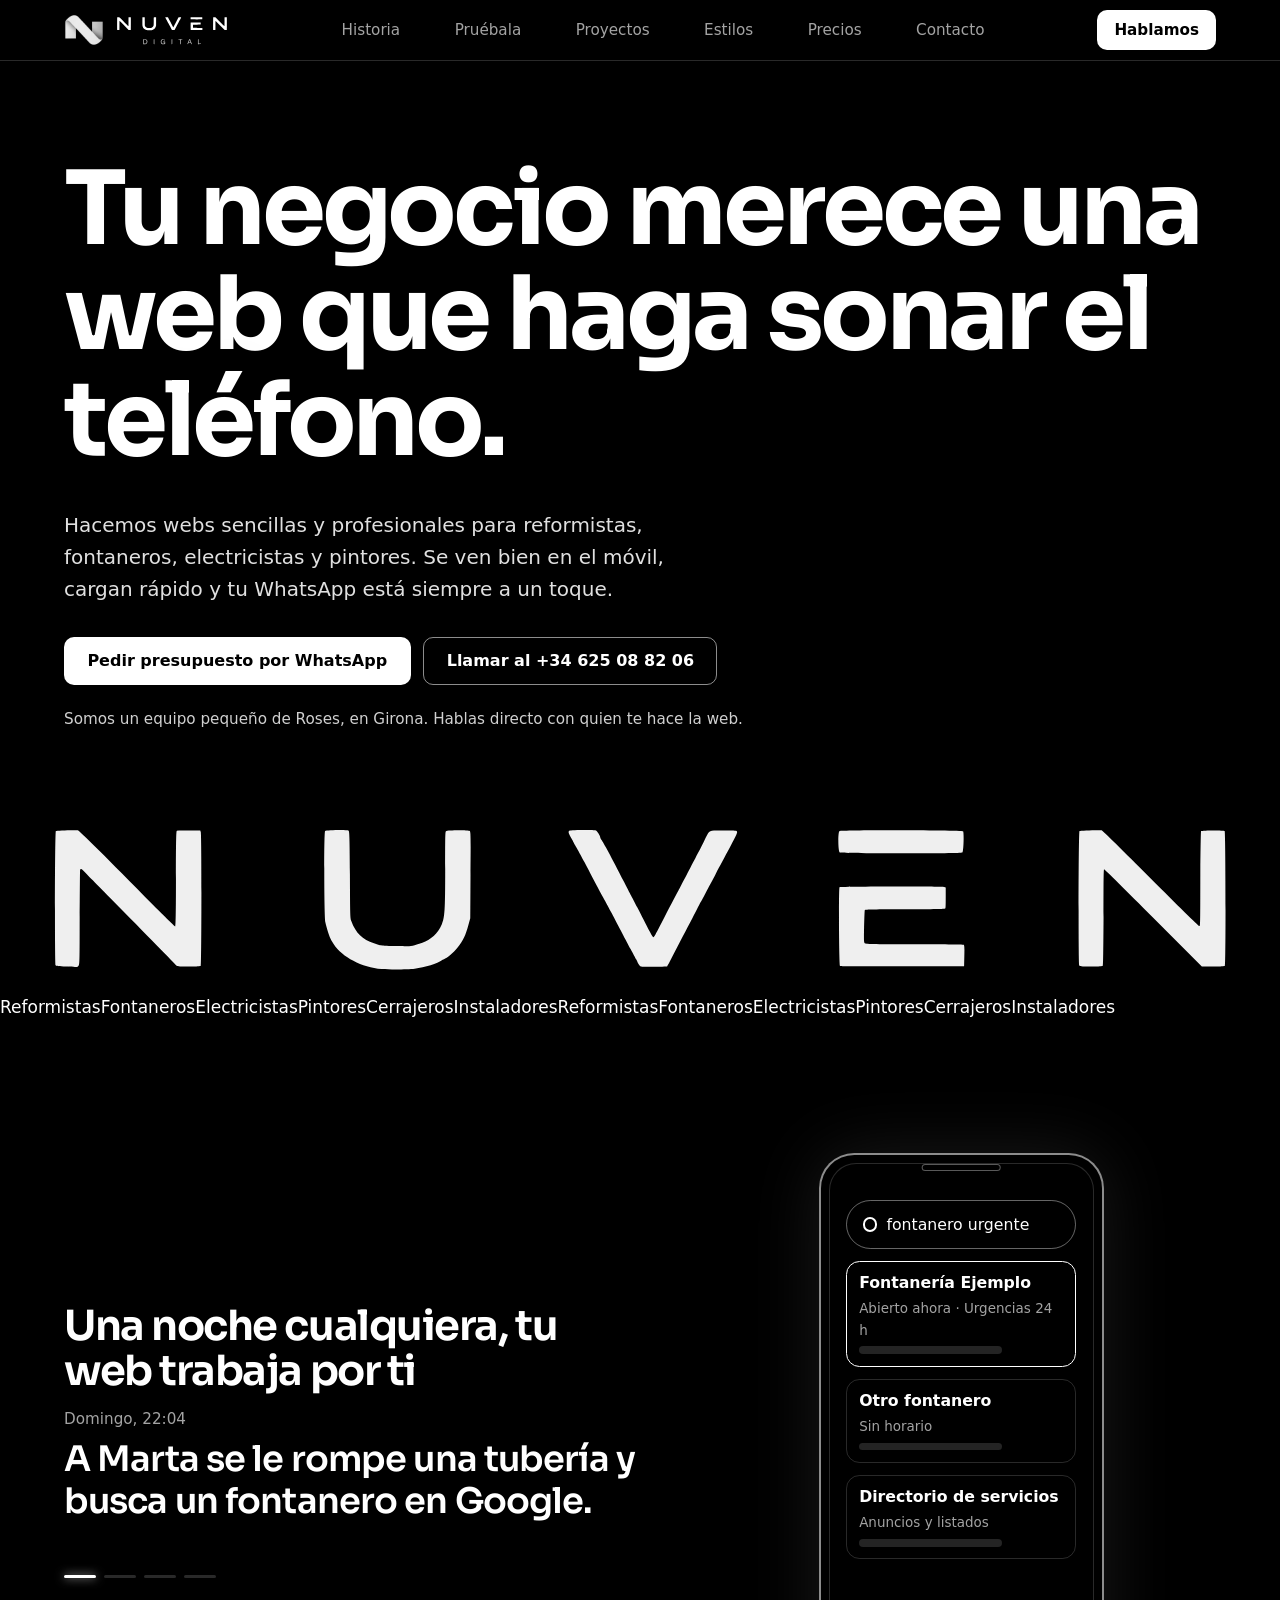
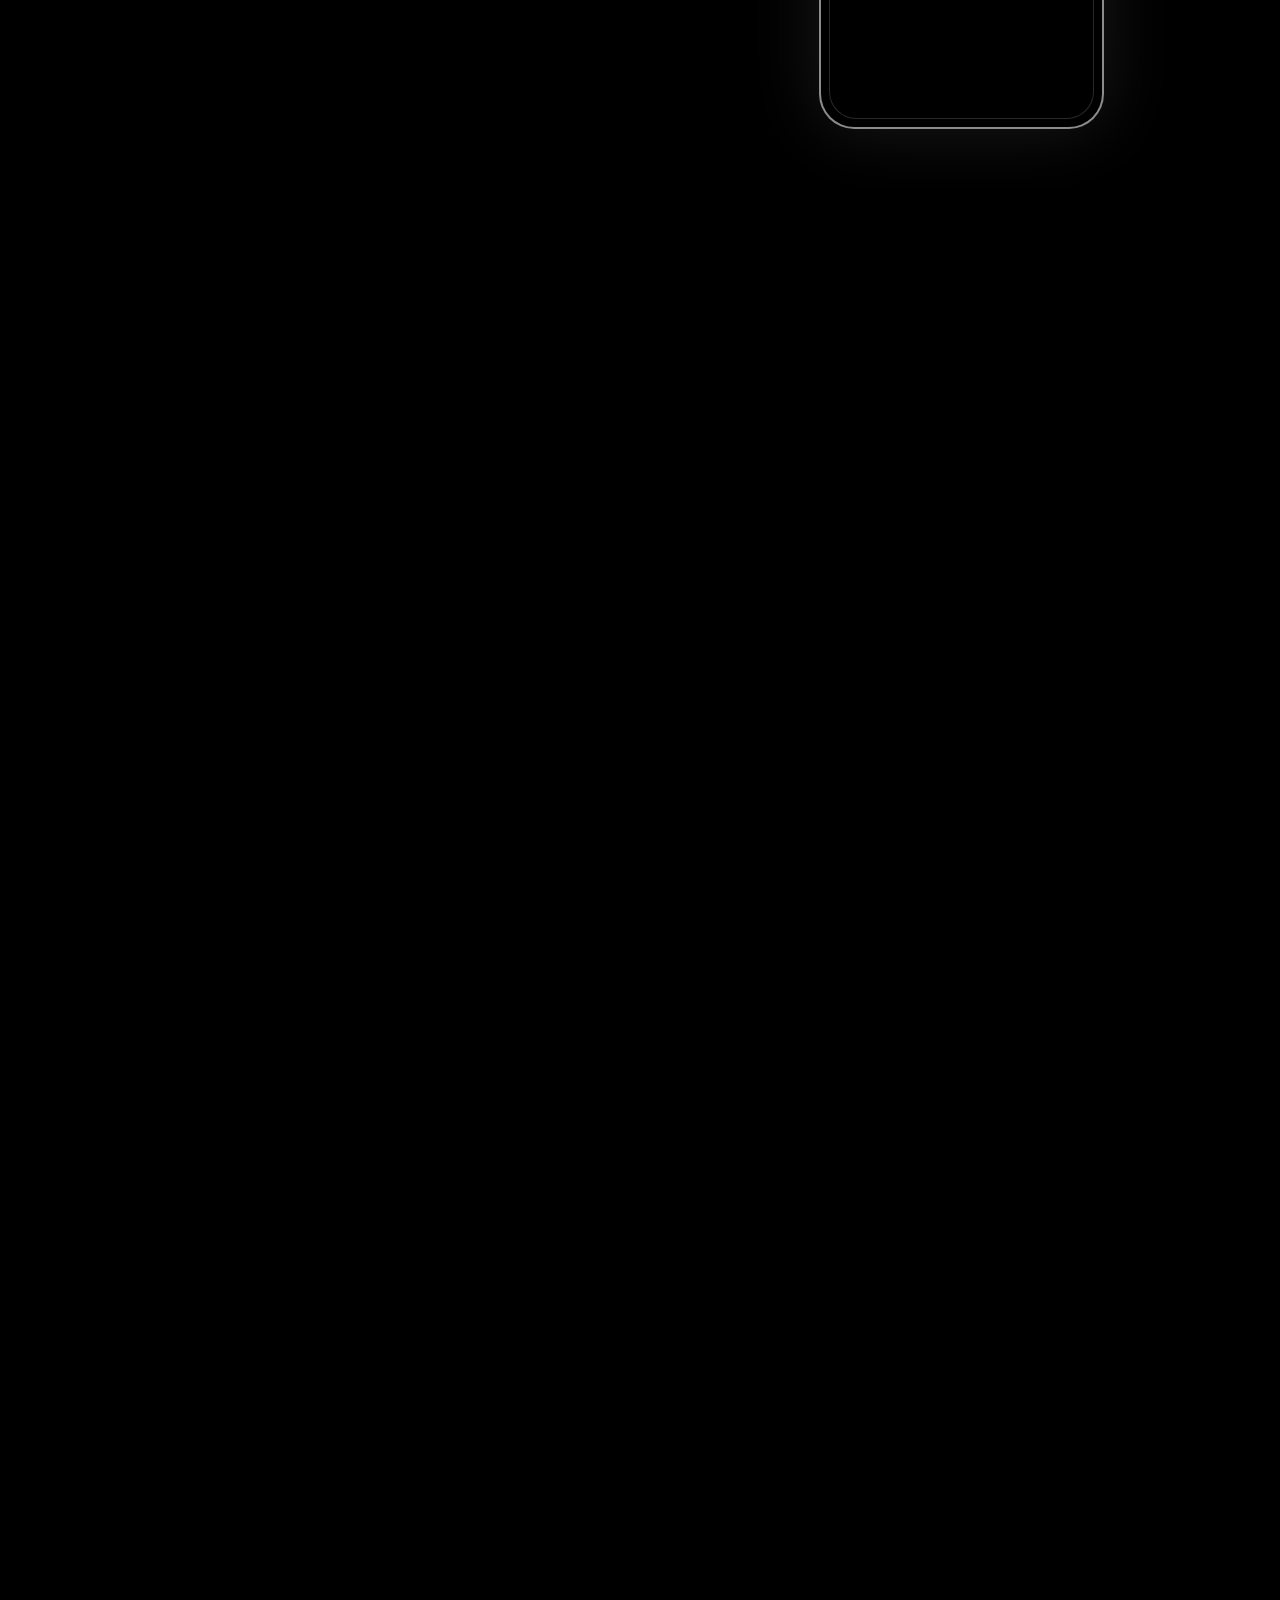
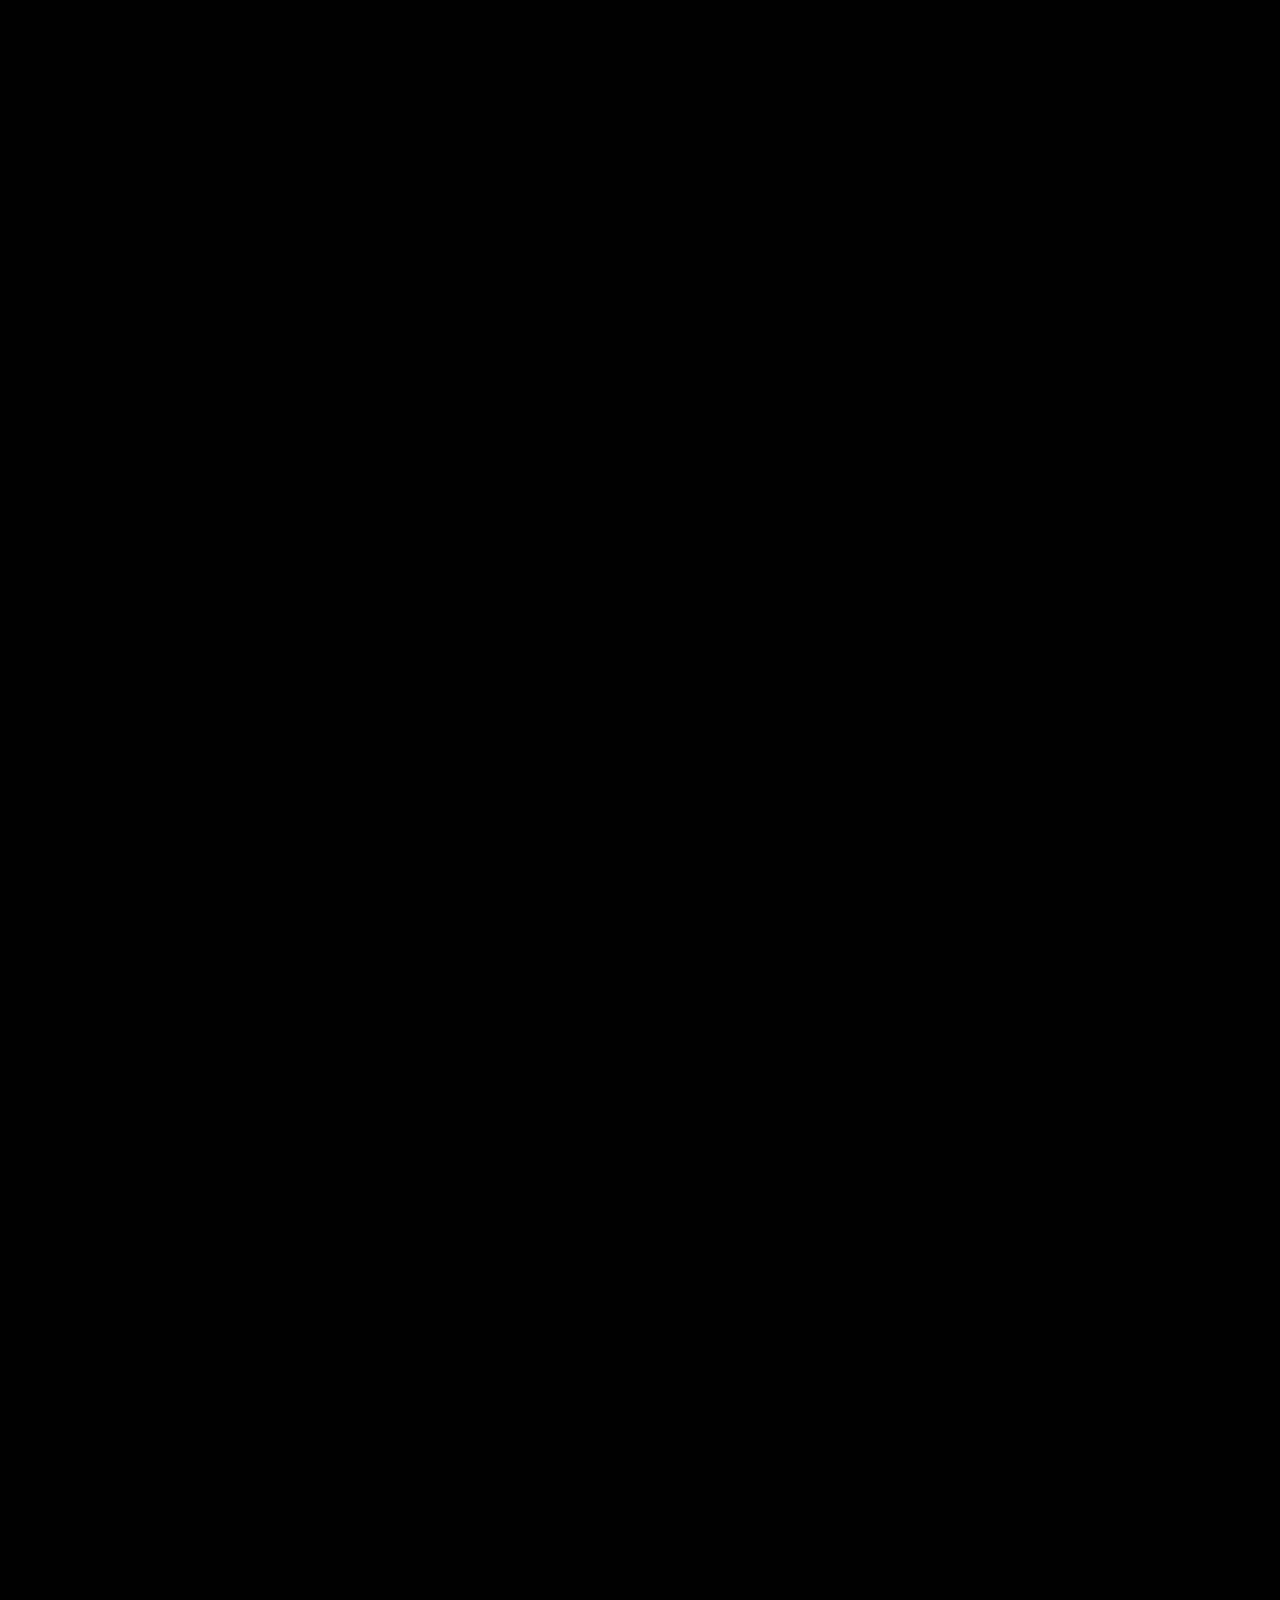
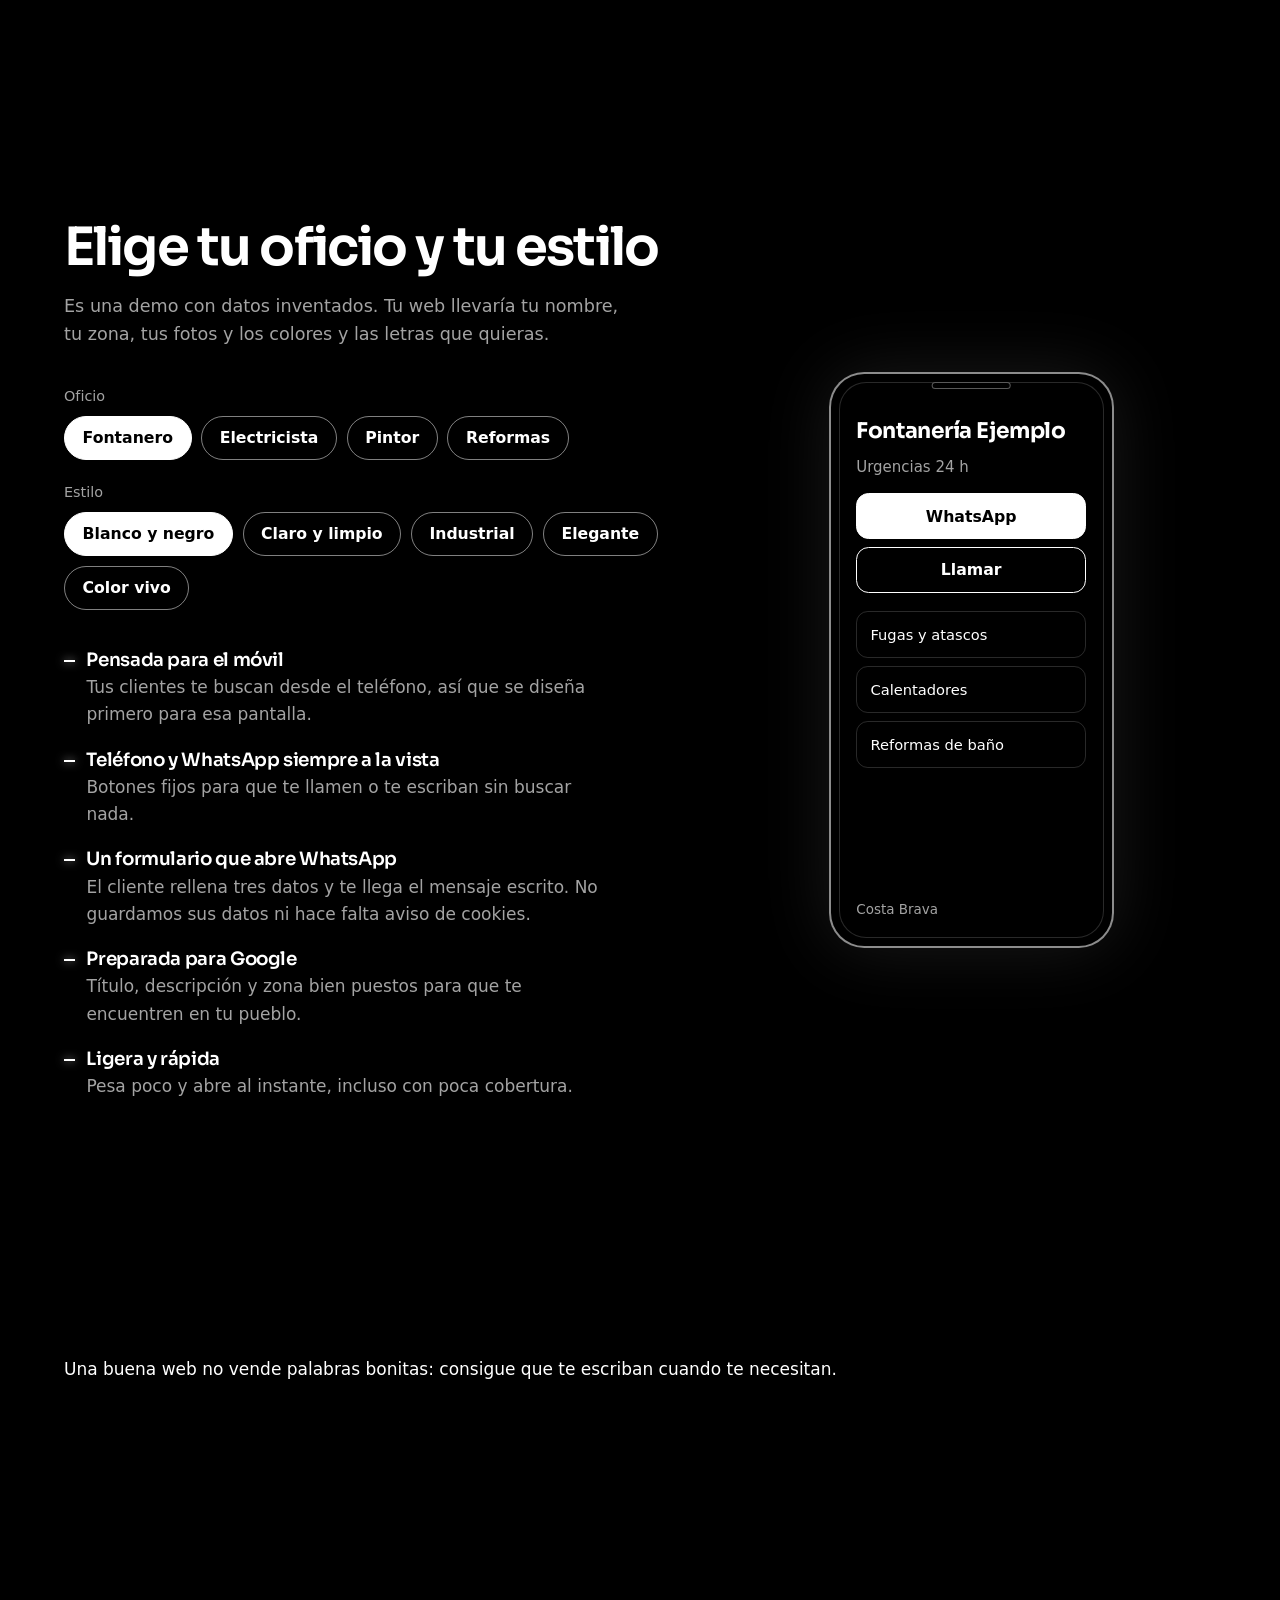
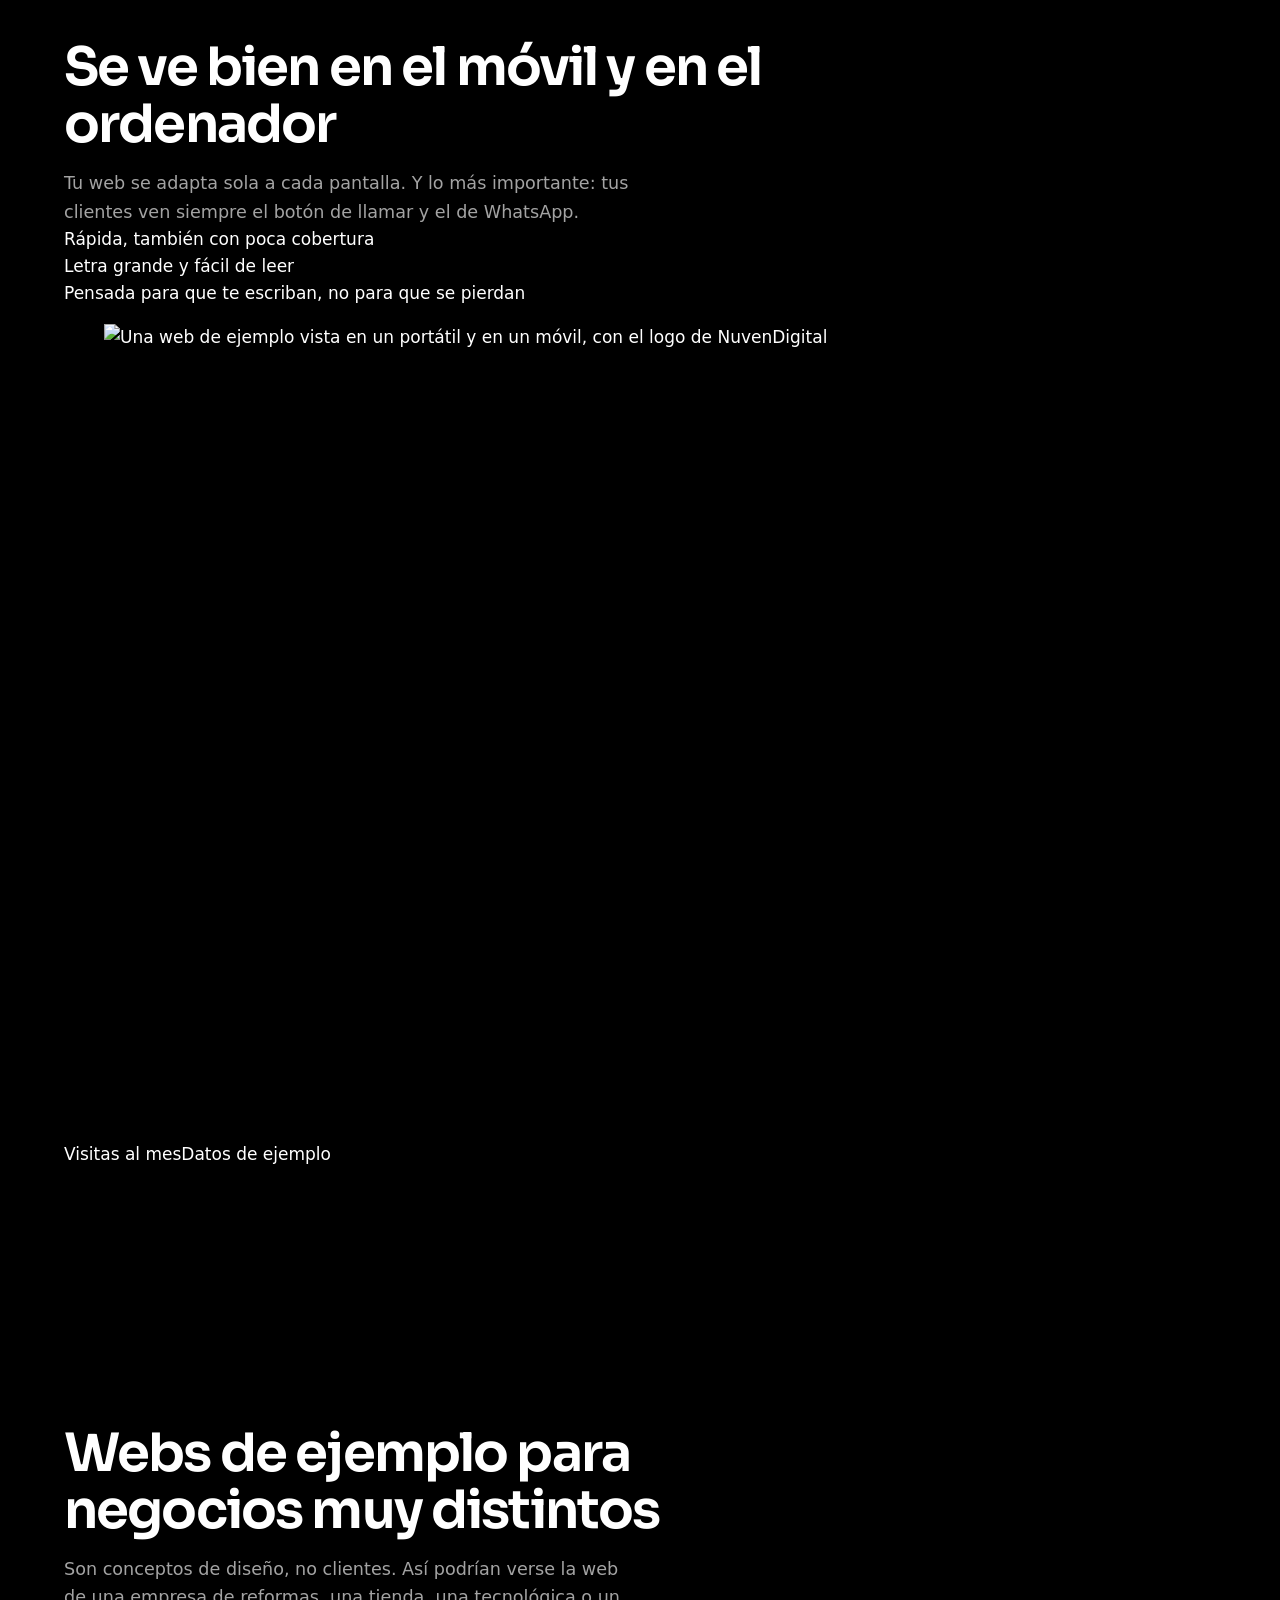
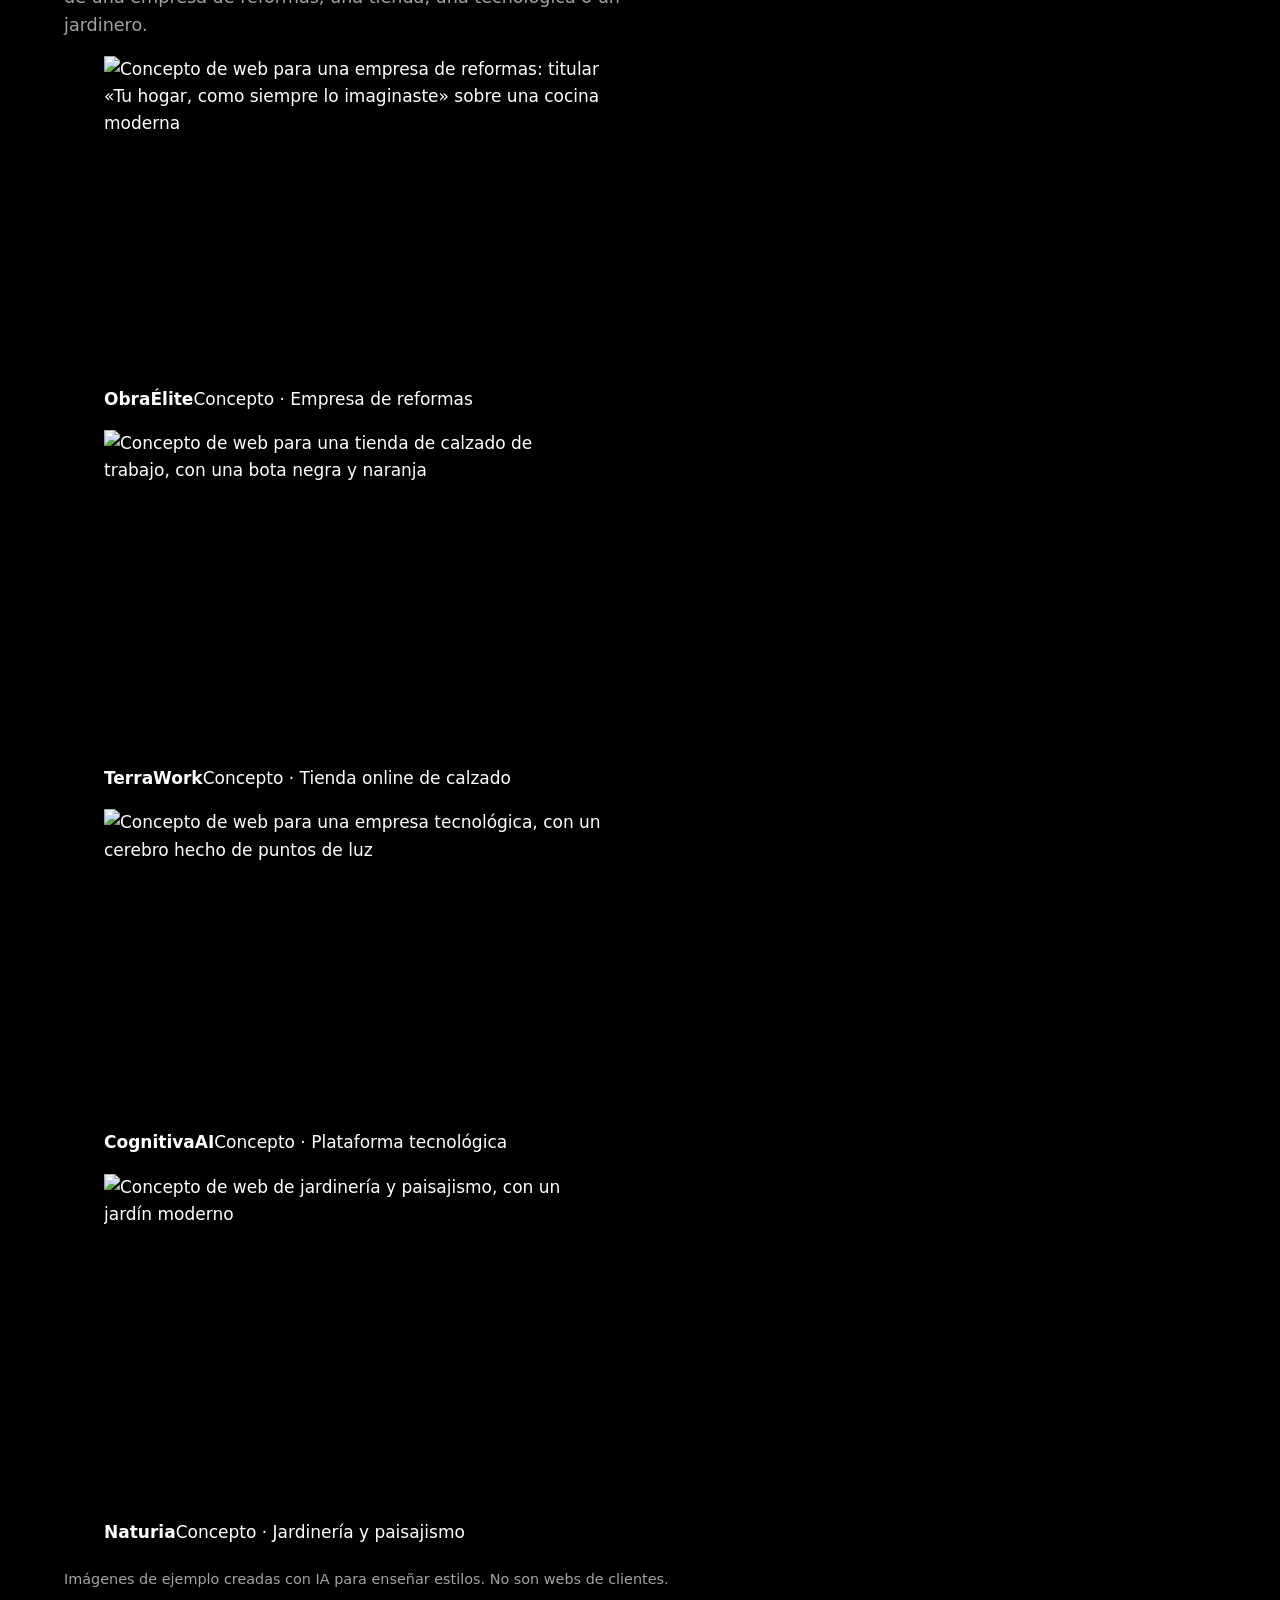
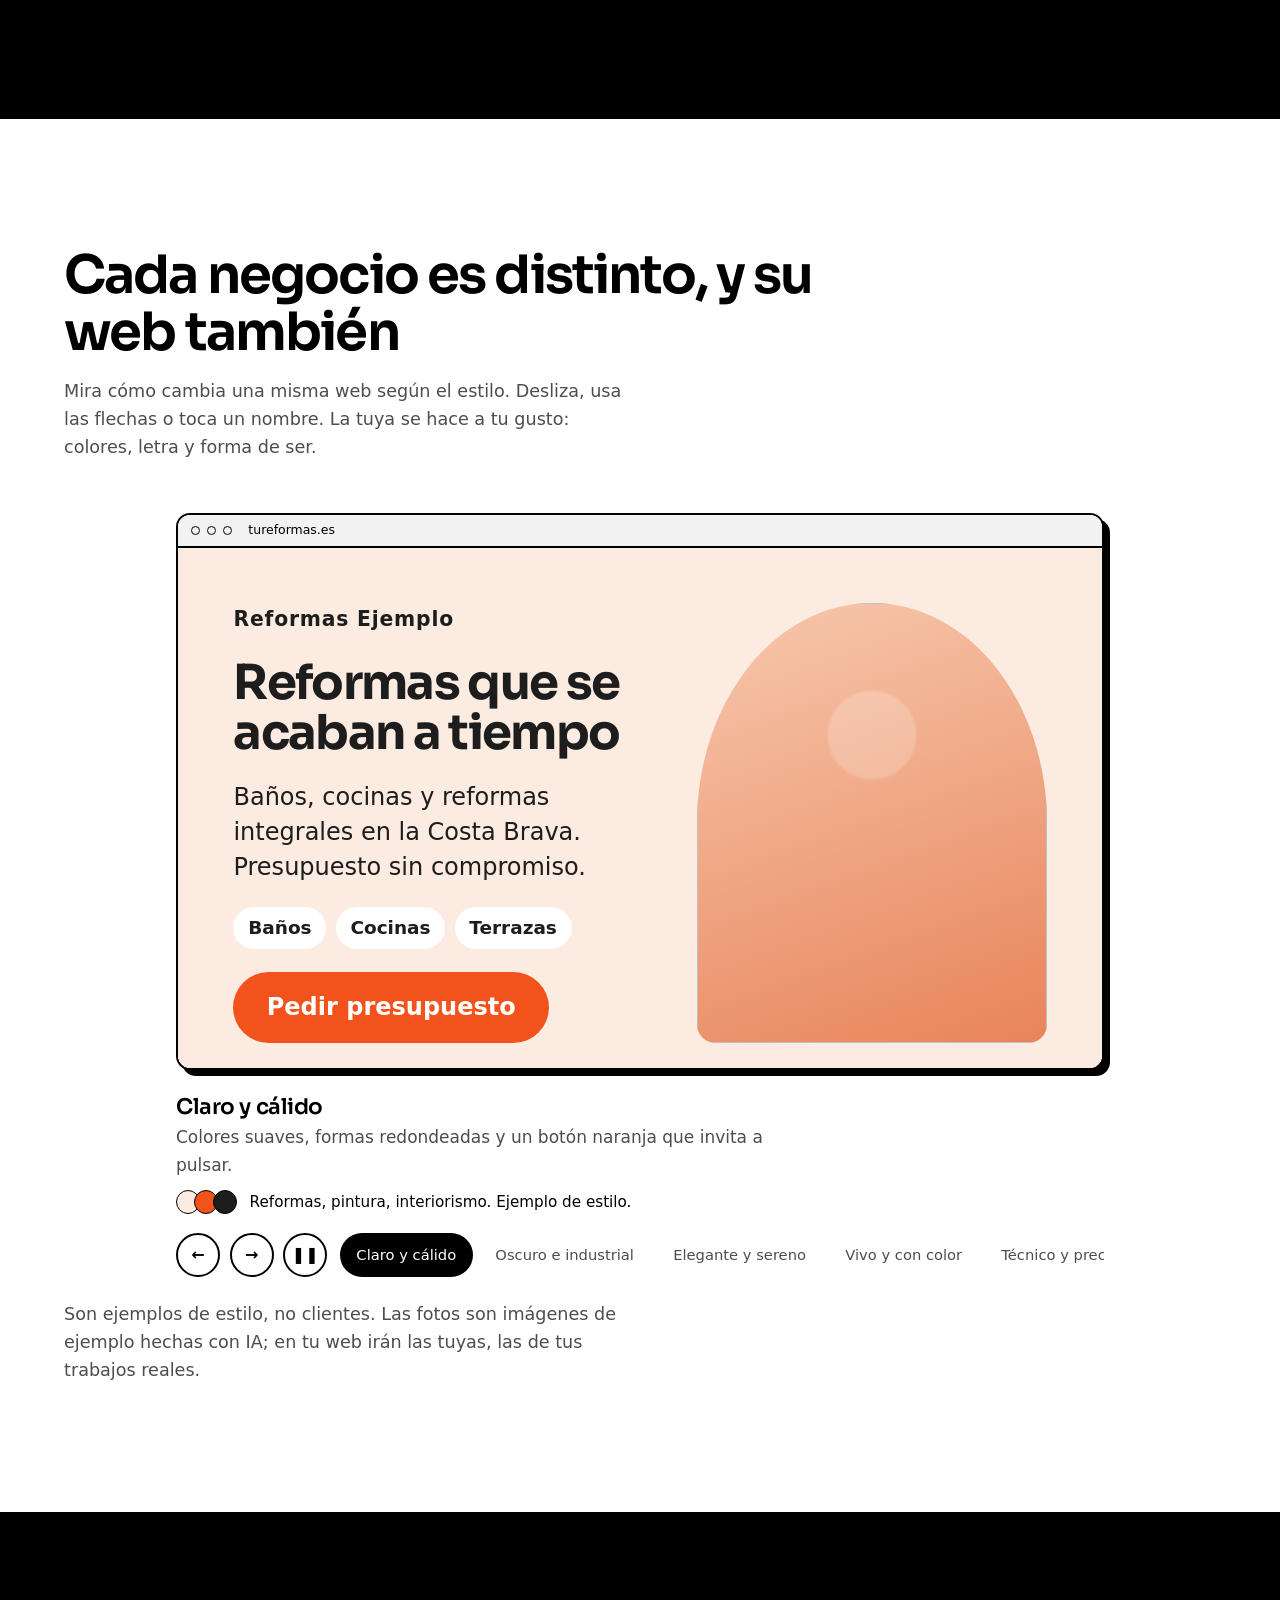
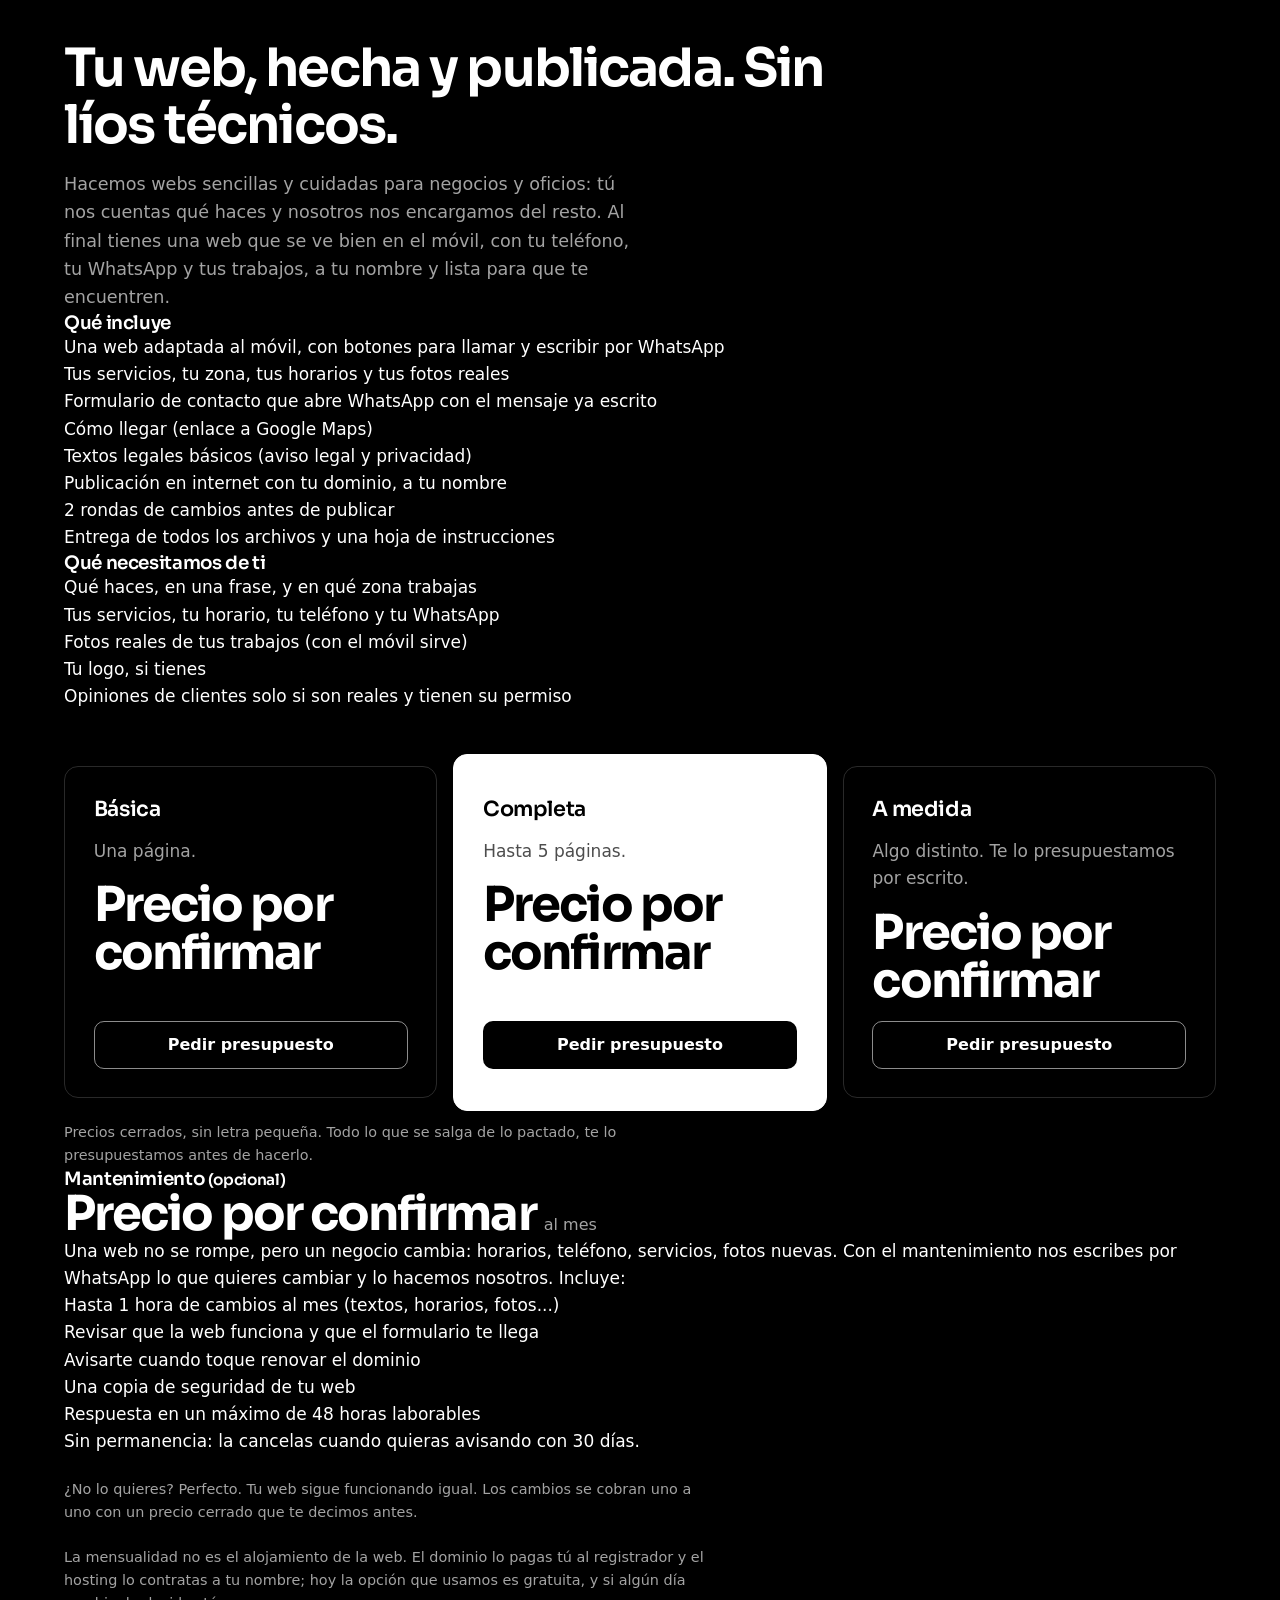
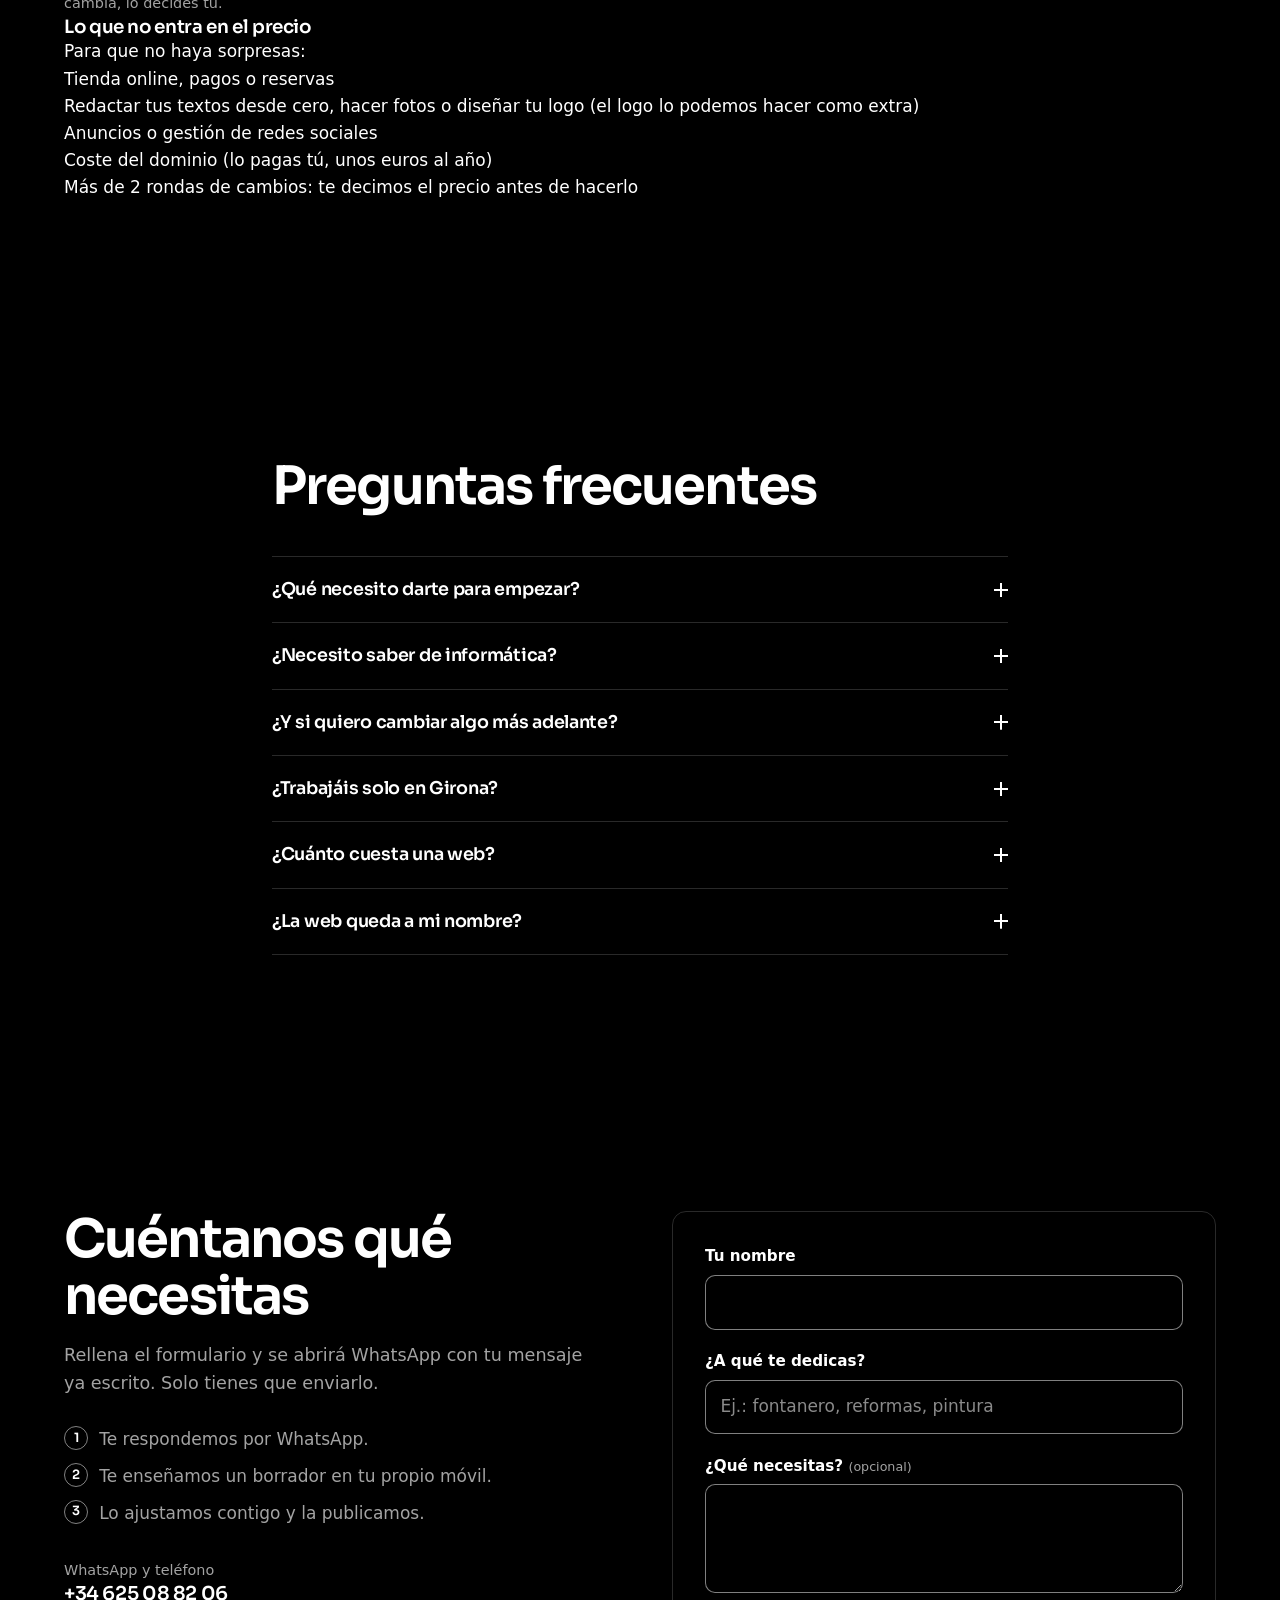
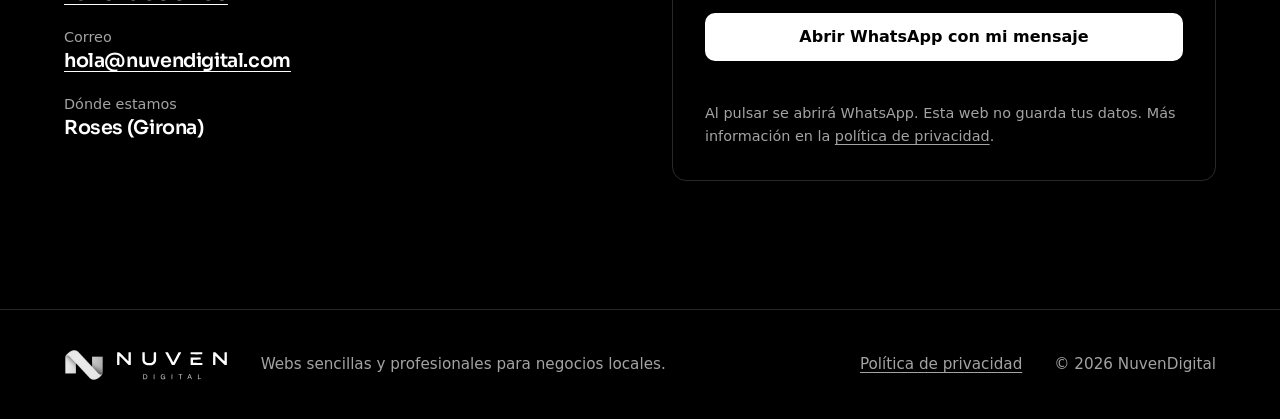
==== index.html @ f29dc3f6 "Add files via upload" ====
<!doctype html>
<html lang="es">
<head>
<meta charset="utf-8">
<meta name="viewport" content="width=device-width,initial-scale=1,viewport-fit=cover">
<title>NuvenDigital | Webs sencillas para oficios y negocios locales</title>
<meta name="description" content="Hacemos webs sencillas y profesionales para reformistas, fontaneros, electricistas y pintores. Rápidas en el móvil y con tu WhatsApp siempre a mano.">
<meta name="theme-color" content="#000000">
<link rel="canonical" href="https://nuvendigital.com/">
<link rel="icon" href="assets/favicon-32.png" type="image/png" sizes="32x32">
<link rel="icon" href="favicon.ico" sizes="32x32">
<link rel="apple-touch-icon" href="assets/apple-icon.png">
<meta property="og:type" content="website">
<meta property="og:locale" content="es_ES">
<meta property="og:site_name" content="NuvenDigital">
<meta property="og:title" content="NuvenDigital | Webs sencillas para oficios y negocios locales">
<meta property="og:description" content="Webs rápidas y profesionales para que tus clientes te encuentren y te escriban por WhatsApp.">
<meta property="og:url" content="https://nuvendigital.com/">
<meta property="og:image" content="https://nuvendigital.com/assets/og-image.png">
<meta property="og:image:width" content="1200">
<meta property="og:image:height" content="630">
<meta property="og:image:alt" content="NuvenDigital, webs sencillas y profesionales para negocios locales">
<meta name="twitter:card" content="summary_large_image">
<meta name="twitter:image" content="https://nuvendigital.com/assets/og-image.png">
<link rel="preload" href="assets/fonts/sora-latin.woff2" as="font" type="font/woff2" crossorigin>
<link rel="stylesheet" href="css/style.css?v=8">
<script>
/* js: hay JavaScript. rm: la persona pidió reducir movimiento. live: la historia se mueve con el scroll.
   La intro se ve una vez por sesión y nunca con "reducir movimiento". */
(function(){var d=document.documentElement,rm=false;d.classList.add("js");
try{rm=matchMedia("(prefers-reduced-motion: reduce)").matches}catch(e){}
if(rm){d.classList.add("rm")}else{if(innerHeight>=560)d.classList.add("live");
try{if(!sessionStorage.getItem("nd-intro"))d.classList.add("intro-active")}catch(e){}}})();
</script>
<script type="application/ld+json">
{"@context":"https://schema.org","@type":"ProfessionalService","name":"NuvenDigital","description":"Webs sencillas y profesionales para negocios locales y oficios.","url":"https://nuvendigital.com/","telephone":"+34625088206","email":"hola@nuvendigital.com","areaServed":"España","address":{"@type":"PostalAddress","addressLocality":"Roses","addressRegion":"Girona","addressCountry":"ES"}}
</script>
</head>
<body>
<a class="skip" href="#main">Saltar al contenido</a>

<!-- Intro: un punto de luz se abre en línea y deja ver el logo. Ligera y una vez por sesión. -->
<div class="intro" id="intro" aria-hidden="true">
  <div class="i-grid"></div>
  <span class="i-beam"></span>
  <span class="i-dot"></span>
  <div class="i-logo">
    <img class="intro-mark" src="assets/logo-mark.webp" width="132" height="106" alt="">
    <img class="intro-name" src="assets/logo-wordmark.svg" width="230" height="65" alt="">
  </div>
</div>

<div class="glow" aria-hidden="true"></div>

<header class="top">
  <div class="wrap top-in">
    <a class="logo" href="#inicio" aria-label="NuvenDigital, ir al inicio">
      <img class="mk" src="assets/logo-mark.webp" width="40" height="32" alt="">
      <img class="wm" src="assets/logo-wordmark.svg" width="96" height="27" alt="">
    </a>
    <nav class="nav" aria-label="Principal">
      <a href="#historia">Historia</a>
      <a href="#demo">Pruébala</a>
      <a href="#conceptos">Proyectos</a>
      <a href="#proyectos">Estilos</a>
      <a href="#precios">Precios</a>
      <a href="#contacto">Contacto</a>
    </nav>
    <a class="btn btn-sm btn-wa" href="https://wa.me/34625088206?text=Hola%2C%20quiero%20una%20web%20para%20mi%20negocio." rel="noopener">Hablamos</a>
  </div>
</header>

<main id="main">

  <!-- 1. Inicio -->
  <section class="hero" id="inicio">
    <canvas class="field" id="field" aria-hidden="true"></canvas>
    <div class="wrap">
      <h1 class="hero-title">Tu negocio merece una web que haga sonar el teléfono.</h1>
      <p class="hero-sub">Hacemos webs sencillas y profesionales para reformistas, fontaneros, electricistas y pintores. Se ven bien en el móvil, cargan rápido y tu WhatsApp está siempre a un toque.</p>
      <div class="hero-cta">
        <a class="btn btn-wa" href="https://wa.me/34625088206?text=Hola%2C%20quiero%20una%20web%20para%20mi%20negocio." rel="noopener">Pedir presupuesto por WhatsApp</a>
        <a class="btn btn-ghost" href="tel:+34625088206">Llamar al +34 625 08 82 06</a>
      </div>
      <p class="hero-note">Somos un equipo pequeño de Roses, en Girona. Hablas directo con quien te hace la web.</p>
    </div>
    <div class="giant" aria-hidden="true"><img class="g1" src="assets/logo-wordmark.svg" width="490" height="138" alt=""><img class="g2" src="assets/logo-wordmark.svg" width="490" height="138" alt=""></div>
  </section>

  <div class="marquee" aria-hidden="true"><div class="mq-track"><span>Reformistas</span><span>Fontaneros</span><span>Electricistas</span><span>Pintores</span><span>Cerrajeros</span><span>Instaladores</span><span>Reformistas</span><span>Fontaneros</span><span>Electricistas</span><span>Pintores</span><span>Cerrajeros</span><span>Instaladores</span></div></div>

  <!-- 2. Historia: una noche cualquiera (se mueve con el scroll) -->
  <section class="story" id="historia" aria-labelledby="t-story">
    <div class="story-pin">
      <div class="wrap story-grid">
        <div class="caps">
          <h2 id="t-story">Una noche cualquiera, tu web trabaja por ti</h2>
          <ol class="cap-list">
            <li class="cap on" data-i="0">
              <span class="cap-t">Domingo, 22:04</span>
              <p>A Marta se le rompe una tubería y busca un fontanero en Google.</p>
            </li>
            <li class="cap" data-i="1">
              <span class="cap-t">22:05</span>
              <p>Abre tres webs. Dos tardan en cargar y las cierra.</p>
            </li>
            <li class="cap" data-i="2">
              <span class="cap-t">22:05</span>
              <p>La tercera abre al instante. El teléfono y el WhatsApp están ahí, sin buscar.</p>
            </li>
            <li class="cap" data-i="3">
              <span class="cap-t">22:06</span>
              <p>Toca WhatsApp y el mensaje ya está escrito. Tú solo contestas.</p>
            </li>
          </ol>
          <div class="dots" aria-hidden="true"><i class="on"></i><i></i><i></i><i></i></div>
          <p class="story-end">Una buena web no vende palabras bonitas: consigue que te escriban cuando te necesitan.</p>
        </div>
        <div class="phone-wrap" aria-hidden="true">
          <div class="phone" id="phone" data-scene="0">
            <div class="ph-screen">
              <div class="sc sc-0">
                <div class="srch">fontanero urgente</div>
                <div class="res top-res"><b>Fontanería Ejemplo</b><span>Abierto ahora · Urgencias 24 h</span><i></i></div>
                <div class="res"><b>Otro fontanero</b><span>Sin horario</span><i></i></div>
                <div class="res"><b>Directorio de servicios</b><span>Anuncios y listados</span><i></i></div>
              </div>
              <div class="sc sc-1">
                <div class="tabs">
                  <div class="tab bad"><div><b>Web 1</b><br><small>Cargando…</small></div><span class="spin"></span></div>
                  <div class="tab bad"><div><b>Web 2</b><br><small>Cargando…</small></div><span class="spin"></span></div>
                  <div class="tab ok"><div><b>Fontanería Ejemplo</b><br><small>Lista</small></div><span class="tick"></span></div>
                </div>
              </div>
              <div class="sc sc-2">
                <div class="mw">
                  <p class="mw-name">Fontanería Ejemplo</p>
                  <p class="mw-tag">Urgencias 24 h</p>
                  <div class="mw-btns"><span class="mw-b w">WhatsApp</span><span class="mw-b">Llamar</span></div>
                  <ul class="mw-list"><li>Fugas y atascos</li><li>Calentadores</li><li>Reformas de baño</li></ul>
                  <p class="mw-zone">Costa Brava</p>
                </div>
              </div>
              <div class="sc sc-3">
                <div class="notif"><b>Mensaje nuevo</b>Marta: se me ha roto una tubería</div>
                <div class="bub">Hola, se me ha roto una tubería en la cocina. ¿Podéis venir hoy?</div>
                <p class="sent">Enviado desde la web</p>
              </div>
            </div>
          </div>
        </div>
      </div>
    </div>
  </section>

  <!-- 3. Demo con selector de oficio -->
  <section class="sec" id="demo" aria-labelledby="t-demo">
    <div class="wrap demo-grid">
      <div>
        <h2 id="t-demo">Elige tu oficio y tu estilo</h2>
        <p class="lead">Es una demo con datos inventados. Tu web llevaría tu nombre, tu zona, tus fotos y los colores y las letras que quieras.</p>
        <div class="pick">
          <p class="pick-t" id="pk-oficio">Oficio</p>
          <div class="chips" role="group" aria-labelledby="pk-oficio">
            <button class="chip" type="button" data-trade="fontaneria" aria-pressed="true">Fontanero</button>
            <button class="chip" type="button" data-trade="electricidad" aria-pressed="false">Electricista</button>
            <button class="chip" type="button" data-trade="pintura" aria-pressed="false">Pintor</button>
            <button class="chip" type="button" data-trade="reformas" aria-pressed="false">Reformas</button>
          </div>
          <p class="pick-t" id="pk-estilo">Estilo</p>
          <div class="chips" role="group" aria-labelledby="pk-estilo">
            <button class="chip" type="button" data-style="nuven" aria-pressed="true">Blanco y negro</button>
            <button class="chip" type="button" data-style="limpio" aria-pressed="false">Claro y limpio</button>
            <button class="chip" type="button" data-style="industrial" aria-pressed="false">Industrial</button>
            <button class="chip" type="button" data-style="elegante" aria-pressed="false">Elegante</button>
            <button class="chip" type="button" data-style="vivo" aria-pressed="false">Color vivo</button>
          </div>
        </div>
        <ul class="feat">
          <li><h3>Pensada para el móvil</h3><p>Tus clientes te buscan desde el teléfono, así que se diseña primero para esa pantalla.</p></li>
          <li><h3>Teléfono y WhatsApp siempre a la vista</h3><p>Botones fijos para que te llamen o te escriban sin buscar nada.</p></li>
          <li><h3>Un formulario que abre WhatsApp</h3><p>El cliente rellena tres datos y te llega el mensaje escrito. No guardamos sus datos ni hace falta aviso de cookies.</p></li>
          <li><h3>Preparada para Google</h3><p>Título, descripción y zona bien puestos para que te encuentren en tu pueblo.</p></li>
          <li><h3>Ligera y rápida</h3><p>Pesa poco y abre al instante, incluso con poca cobertura.</p></li>
        </ul>
      </div>
      <div class="phone-wrap">
        <div class="phone">
          <div class="ph-screen" id="demoScreen" data-style="nuven">
            <div class="sc" style="opacity:1">
              <div class="mw" id="mw" aria-live="polite">
                <p class="mw-name" data-b="name">Fontanería Ejemplo</p>
                <p class="mw-tag" data-b="tag">Urgencias 24 h</p>
                <div class="mw-btns"><span class="mw-b w">WhatsApp</span><span class="mw-b">Llamar</span></div>
                <ul class="mw-list"><li data-b="s1">Fugas y atascos</li><li data-b="s2">Calentadores</li><li data-b="s3">Reformas de baño</li></ul>
                <p class="mw-zone" data-b="zone">Costa Brava</p>
              </div>
            </div>
          </div>
        </div>
      </div>
    </div>
  </section>

  <!-- 3b. Frase que se ilumina al hacer scroll -->
  <section class="sec statement" aria-label="Lo que hace una buena web">
    <div class="wrap">
      <p class="lit" data-lit>Una buena web no vende palabras bonitas: consigue que te escriban cuando te necesitan.</p>
    </div>
  </section>

  <!-- 3c. Móvil y ordenador -->
  <section class="sec devices" id="dispositivos" aria-labelledby="t-disp">
    <div class="wrap dev-grid">
      <div class="dev-text" data-r>
        <h2 id="t-disp">Se ve bien en el móvil y en el ordenador</h2>
        <p class="lead">Tu web se adapta sola a cada pantalla. Y lo más importante: tus clientes ven siempre el botón de llamar y el de WhatsApp.</p>
        <ul class="ticks">
          <li>Rápida, también con poca cobertura</li>
          <li>Letra grande y fácil de leer</li>
          <li>Pensada para que te escriban, no para que se pierdan</li>
        </ul>
      </div>
      <div class="dev-art">
        <figure class="neon laptop" data-par="-28" data-r>
          <img src="assets/img/laptop-movil.webp" width="1200" height="800" alt="Una web de ejemplo vista en un portátil y en un móvil, con el logo de NuvenDigital" loading="lazy" decoding="async">
        </figure>
        <div class="neon panel" data-par="46" data-r role="img" aria-label="Gráfico de ejemplo: las visitas al mes van subiendo">
          <span class="panel-t">Visitas al mes</span><span class="panel-e">Datos de ejemplo</span>
          <div class="bars" aria-hidden="true"><i style="--h:26%"></i><i style="--h:32%"></i><i style="--h:30%"></i><i style="--h:42%"></i><i style="--h:48%"></i><i style="--h:44%"></i><i style="--h:58%"></i><i style="--h:64%"></i><i style="--h:68%"></i><i style="--h:76%"></i><i style="--h:86%"></i><i style="--h:100%"></i></div>
        </div>
      </div>
    </div>
  </section>

  <!-- 3d. Conceptos de proyecto -->
  <section class="sec concepts" id="conceptos" aria-labelledby="t-conc">
    <div class="wrap">
      <h2 id="t-conc" data-r>Webs de ejemplo para negocios muy distintos</h2>
      <p class="lead" data-r>Son conceptos de diseño, no clientes. Así podrían verse la web de una empresa de reformas, una tienda, una tecnológica o un jardinero.</p>
    </div>
    <div class="wrap">
      <div class="cards">
        <figure class="neon ccard" data-par="-24" data-r><img src="assets/img/c-obra.webp" width="505" height="330" alt="Concepto de web para una empresa de reformas: titular «Tu hogar, como siempre lo imaginaste» sobre una cocina moderna" loading="lazy" decoding="async"><figcaption><b>ObraÉlite</b><span>Concepto · Empresa de reformas</span></figcaption></figure>
        <figure class="neon ccard" data-par="30" data-r><img src="assets/img/c-terra.webp" width="472" height="335" alt="Concepto de web para una tienda de calzado de trabajo, con una bota negra y naranja" loading="lazy" decoding="async"><figcaption><b>TerraWork</b><span>Concepto · Tienda online de calzado</span></figcaption></figure>
        <figure class="neon ccard" data-par="-12" data-r><img src="assets/img/c-cogni.webp" width="500" height="320" alt="Concepto de web para una empresa tecnológica, con un cerebro hecho de puntos de luz" loading="lazy" decoding="async"><figcaption><b>CognitivaAI</b><span>Concepto · Plataforma tecnológica</span></figcaption></figure>
        <figure class="neon ccard" data-par="40" data-r><img src="assets/img/c-naturia.webp" width="485" height="345" alt="Concepto de web de jardinería y paisajismo, con un jardín moderno" loading="lazy" decoding="async"><figcaption><b>Naturia</b><span>Concepto · Jardinería y paisajismo</span></figcaption></figure>
      </div>
      <p class="fine">Imágenes de ejemplo creadas con IA para enseñar estilos. No son webs de clientes.</p>
    </div>
  </section>

  <!-- 4. Estilos: la misma web contada en seis estilos, con transición distinta (sección blanca) -->
  <section class="sec paper" id="proyectos" aria-labelledby="t-proyectos">
    <div class="wrap">
      <h2 id="t-proyectos">Cada negocio es distinto, y su web también</h2>
      <p class="lead">Mira cómo cambia una misma web según el estilo. Desliza, usa las flechas o toca un nombre. La tuya se hace a tu gusto: colores, letra y forma de ser.</p>
    </div>
    <div class="wrap stage-wrap">
      <div class="stage" id="stage" role="group" aria-roledescription="carrusel" aria-label="Estilos de ejemplo">
        <div class="browser">
          <div class="browser-bar" aria-hidden="true"><i></i><i></i><i></i><span id="stUrl">tureformas.es</span></div>
          <div class="deck" id="deck">
          <figure class="slide m1 on" data-name="Claro y cálido" data-who="Reformas, pintura, interiorismo" data-desc="Colores suaves, formas redondeadas y un botón naranja que invita a pulsar." data-sw="#fbebe1,#f2521b,#1d1d1d" data-url="tureformas.es">
            <div class="m-c" aria-hidden="true">
              <span class="m-k">Reformas Ejemplo</span>
              <b class="m-h">Reformas que se acaban a tiempo</b>
              <p class="m-p">Baños, cocinas y reformas integrales en la Costa Brava. Presupuesto sin compromiso.</p>
              <span class="m-t"><b>Baños</b><b>Cocinas</b><b>Terrazas</b></span>
              <span class="m-b">Pedir presupuesto</span>
            </div>
            <div class="m-img" aria-hidden="true"><img src="assets/img/f-kitchen.webp" width="274" height="255" alt="" loading="lazy" decoding="async"></div>
            <figcaption><b>Claro y cálido.</b> Reformas, pintura, interiorismo. Colores suaves, formas redondeadas y un botón naranja que invita a pulsar.</figcaption>
          </figure>
          <figure class="slide m2" data-name="Oscuro e industrial" data-who="Fontanería, cerrajería, mecánica" data-desc="Fondo negro, letra condensada en mayúsculas y un amarillo que se ve de lejos." data-sw="#111315,#fcc204,#8a8a8a" data-url="tufontanero.es">
            <div class="m-c" aria-hidden="true">
              <span class="m-k">Reformas Ejemplo</span>
              <b class="m-h">Reformas que se acaban a tiempo</b>
              <p class="m-p">Baños, cocinas y reformas integrales en la Costa Brava. Presupuesto sin compromiso.</p>
              <span class="m-t"><b>Baños</b><b>Cocinas</b><b>Terrazas</b></span>
              <span class="m-b">Pedir presupuesto</span>
            </div>
            <div class="m-img" aria-hidden="true"><img src="assets/img/f-shoe.webp" width="244" height="245" alt="" loading="lazy" decoding="async"></div>
            <figcaption><b>Oscuro e industrial.</b> Fontanería, cerrajería, mecánica. Fondo negro, letra condensada en mayúsculas y un amarillo que se ve de lejos.</figcaption>
          </figure>
          <figure class="slide m3" data-name="Elegante y sereno" data-who="Arquitectura, decoración, estética" data-desc="Letra con serifa, mucho aire y tonos tierra. Transmite calma y cuidado." data-sw="#f3ece2,#8a6a4a,#2b2420" data-url="tuestudio.es">
            <div class="m-c" aria-hidden="true">
              <span class="m-k">Reformas Ejemplo</span>
              <b class="m-h">Reformas que se acaban a tiempo</b>
              <p class="m-p">Baños, cocinas y reformas integrales en la Costa Brava. Presupuesto sin compromiso.</p>
              <span class="m-t"><b>Baños</b><b>Cocinas</b><b>Terrazas</b></span>
              <span class="m-b">Pedir presupuesto</span>
            </div>
            <div class="m-img" aria-hidden="true"><img src="assets/img/f-garden.webp" width="270" height="254" alt="" loading="lazy" decoding="async"></div>
            <figcaption><b>Elegante y sereno.</b> Arquitectura, decoración, estética. Letra con serifa, mucho aire y tonos tierra. Transmite calma y cuidado.</figcaption>
          </figure>
          <figure class="slide m4" data-name="Vivo y con color" data-who="Electricistas, limpieza, mudanzas" data-desc="Colores fuertes y formas que se salen de la caja. Cercano, alegre y fácil de recordar." data-sw="#ffd83d,#2f5bff,#ff4d6d" data-url="tuelectricista.es">
            <div class="m-c" aria-hidden="true">
              <span class="m-k">Reformas Ejemplo</span>
              <b class="m-h">Reformas que se acaban a tiempo</b>
              <p class="m-p">Baños, cocinas y reformas integrales en la Costa Brava. Presupuesto sin compromiso.</p>
              <span class="m-t"><b>Baños</b><b>Cocinas</b><b>Terrazas</b></span>
              <span class="m-b">Pedir presupuesto</span>
            </div>
            <div class="m-img" aria-hidden="true"><img src="assets/img/f-house.webp" width="445" height="345" alt="" loading="lazy" decoding="async"></div>
            <figcaption><b>Vivo y con color.</b> Electricistas, limpieza, mudanzas. Colores fuertes y formas que se salen de la caja. Cercano, alegre y fácil de recordar.</figcaption>
          </figure>
          <figure class="slide m5" data-name="Técnico y preciso" data-who="Instalaciones, ingenierías, domótica" data-desc="Cuadrícula de plano, letra tipo máquina y un verde de pantalla. Serio y ordenado." data-sw="#06130f,#38f2a5,#d9fff0" data-url="tuinstalador.es">
            <div class="m-c" aria-hidden="true">
              <span class="m-k">Reformas Ejemplo</span>
              <b class="m-h">Reformas que se acaban a tiempo</b>
              <p class="m-p">Baños, cocinas y reformas integrales en la Costa Brava. Presupuesto sin compromiso.</p>
              <span class="m-t"><b>Baños</b><b>Cocinas</b><b>Terrazas</b></span>
              <span class="m-b">Pedir presupuesto</span>
            </div>
            <div class="m-img" aria-hidden="true"><img src="assets/img/f-brain.webp" width="240" height="210" alt="" loading="lazy" decoding="async"></div>
            <figcaption><b>Técnico y preciso.</b> Instalaciones, ingenierías, domótica. Cuadrícula de plano, letra tipo máquina y un verde de pantalla. Serio y ordenado.</figcaption>
          </figure>
          <figure class="slide m6" data-name="Editorial y atrevido" data-who="Estudios, tiendas, marcas con carácter" data-desc="Titulares enormes, bordes gruesos y contraste. Para quien quiere destacar." data-sw="#f4f1ea,#111111,#ff5a1f" data-url="tumarca.es">
            <div class="m-c" aria-hidden="true">
              <span class="m-k">Reformas Ejemplo</span>
              <b class="m-h">Reformas que se acaban a tiempo</b>
              <p class="m-p">Baños, cocinas y reformas integrales en la Costa Brava. Presupuesto sin compromiso.</p>
              <span class="m-t"><b>Baños</b><b>Cocinas</b><b>Terrazas</b></span>
              <span class="m-b">Pedir presupuesto</span>
            </div>
            <div class="m-img" aria-hidden="true"></div>
            <figcaption><b>Editorial y atrevido.</b> Estudios, tiendas, marcas con carácter. Titulares enormes, bordes gruesos y contraste. Para quien quiere destacar.</figcaption>
          </figure>
          </div>
        </div>
        <div class="stage-ui" id="stageUi" hidden>
          <div class="stage-cap" aria-live="polite">
            <h3 id="stName">Claro y cálido</h3>
            <p id="stDesc"></p>
            <p class="work-style"><span class="sws" id="stSw" aria-hidden="true"></span><span id="stWho"></span></p>
          </div>
          <div class="stage-bar">
            <button class="sbtn" type="button" id="stPrev" aria-label="Estilo anterior">&larr;</button>
            <button class="sbtn" type="button" id="stNext" aria-label="Estilo siguiente">&rarr;</button>
            <button class="sbtn" type="button" id="stPlay" aria-label="Pausar el cambio automático" aria-pressed="false">&#10074;&#10074;</button>
            <div class="tabs" id="stTabs"><button class="tab" type="button" data-i="0" aria-current="true">Claro y cálido</button><button class="tab" type="button" data-i="1">Oscuro e industrial</button><button class="tab" type="button" data-i="2">Elegante y sereno</button><button class="tab" type="button" data-i="3">Vivo y con color</button><button class="tab" type="button" data-i="4">Técnico y preciso</button><button class="tab" type="button" data-i="5">Editorial y atrevido</button></div>
          </div>
        </div>
      </div>
      <p class="lead" style="margin-top:1.2rem">Son ejemplos de estilo, no clientes. Las fotos son imágenes de ejemplo hechas con IA; en tu web irán las tuyas, las de tus trabajos reales.</p>
    </div>
  </section>

  <!-- 5. Precios -->
  <section class="sec" id="precios" aria-labelledby="t-precios">
    <div class="wrap">
      <h2 id="t-precios" data-r>Tu web, hecha y publicada. Sin líos técnicos.</h2>
      <p class="lead" data-r>Hacemos webs sencillas y cuidadas para negocios y oficios: tú nos cuentas qué haces y nosotros nos encargamos del resto. Al final tienes una web que se ve bien en el móvil, con tu teléfono, tu WhatsApp y tus trabajos, a tu nombre y lista para que te encuentren.</p>
      <div class="two">
        <div class="neon card" data-r>
          <h3>Qué incluye</h3>
          <ul class="ticks">
            <li>Una web adaptada al móvil, con botones para llamar y escribir por WhatsApp</li>
            <li>Tus servicios, tu zona, tus horarios y tus fotos reales</li>
            <li>Formulario de contacto que abre WhatsApp con el mensaje ya escrito</li>
            <li>Cómo llegar (enlace a Google Maps)</li>
            <li>Textos legales básicos (aviso legal y privacidad)</li>
            <li>Publicación en internet con tu dominio, a tu nombre</li>
            <li>2 rondas de cambios antes de publicar</li>
            <li>Entrega de todos los archivos y una hoja de instrucciones</li>
          </ul>
        </div>
        <div class="neon card" data-r style="--d:.1s">
          <h3>Qué necesitamos de ti</h3>
          <ul class="ticks">
            <li>Qué haces, en una frase, y en qué zona trabajas</li>
            <li>Tus servicios, tu horario, tu teléfono y tu WhatsApp</li>
            <li>Fotos reales de tus trabajos (con el móvil sirve)</li>
            <li>Tu logo, si tienes</li>
            <li>Opiniones de clientes solo si son reales y tienen su permiso</li>
          </ul>
        </div>
      </div>
      <div class="plans">
        <article class="plan neon" data-r>
          <h3>Básica</h3>
          <p class="plan-d">Una página.</p>
          <p class="price"><span class="tbd">Precio por confirmar</span></p>
          <a class="btn btn-ghost" href="https://wa.me/34625088206?text=Hola%2C%20me%20interesa%20la%20web%20B%C3%A1sica%20%28una%20p%C3%A1gina%29." rel="noopener">Pedir presupuesto</a>
        </article>
        <article class="plan plan-main neon" data-r style="--d:.08s">
          <h3>Completa</h3>
          <p class="plan-d">Hasta 5 páginas.</p>
          <p class="price"><span class="tbd">Precio por confirmar</span></p>
          <a class="btn btn-dark" href="https://wa.me/34625088206?text=Hola%2C%20me%20interesa%20la%20web%20Completa%20%28hasta%205%20p%C3%A1ginas%29." rel="noopener">Pedir presupuesto</a>
        </article>
        <article class="plan neon" data-r style="--d:.16s">
          <h3>A medida</h3>
          <p class="plan-d">Algo distinto. Te lo presupuestamos por escrito.</p>
          <p class="price"><span class="tbd">Precio por confirmar</span></p>
          <a class="btn btn-ghost" href="https://wa.me/34625088206?text=Hola%2C%20quiero%20una%20web%20a%20medida." rel="noopener">Pedir presupuesto</a>
        </article>
      </div>
      <p class="fine">Precios cerrados, sin letra pequeña. Todo lo que se salga de lo pactado, te lo presupuestamos antes de hacerlo.</p>

      <div class="two two-b">
        <div class="neon card" data-r>
          <h3>Mantenimiento <small>(opcional)</small></h3>
          <p class="price"><span class="tbd">Precio por confirmar</span> <small>al mes</small></p>
          <p>Una web no se rompe, pero un negocio cambia: horarios, teléfono, servicios, fotos nuevas. Con el mantenimiento nos escribes por WhatsApp lo que quieres cambiar y lo hacemos nosotros. Incluye:</p>
          <ul class="ticks">
            <li>Hasta 1 hora de cambios al mes (textos, horarios, fotos...)</li>
            <li>Revisar que la web funciona y que el formulario te llega</li>
            <li>Avisarte cuando toque renovar el dominio</li>
            <li>Una copia de seguridad de tu web</li>
            <li>Respuesta en un máximo de 48 horas laborables</li>
          </ul>
          <p>Sin permanencia: la cancelas cuando quieras avisando con 30 días.</p>
          <p class="fine">¿No lo quieres? Perfecto. Tu web sigue funcionando igual. Los cambios se cobran uno a uno con un precio cerrado que te decimos antes.</p>
          <p class="fine">La mensualidad no es el alojamiento de la web. El dominio lo pagas tú al registrador y el hosting lo contratas a tu nombre; hoy la opción que usamos es gratuita, y si algún día cambia, lo decides tú.</p>
        </div>
        <div class="neon card" data-r style="--d:.1s">
          <h3>Lo que no entra en el precio</h3>
          <p>Para que no haya sorpresas:</p>
          <ul class="ticks no">
            <li>Tienda online, pagos o reservas</li>
            <li>Redactar tus textos desde cero, hacer fotos o diseñar tu logo (el logo lo podemos hacer como extra)</li>
            <li>Anuncios o gestión de redes sociales</li>
            <li>Coste del dominio (lo pagas tú, unos euros al año)</li>
            <li>Más de 2 rondas de cambios: te decimos el precio antes de hacerlo</li>
          </ul>
        </div>
      </div>
    </div>
  </section>

  <!-- 6. Preguntas -->
  <section class="sec" id="faq" aria-labelledby="t-faq">
    <div class="wrap narrow">
      <h2 id="t-faq">Preguntas frecuentes</h2>
      <div class="faq">
        <details>
          <summary>¿Qué necesito darte para empezar?</summary>
          <p>Qué haces y en qué zona trabajas, tus servicios, tu horario, tu teléfono y tu WhatsApp, fotos reales de tus trabajos (con el móvil sirve) y tu logo, si tienes. Si te falta algo, te ayudamos a conseguirlo.</p>
        </details>
        <details>
          <summary>¿Necesito saber de informática?</summary>
          <p>No. Tú nos cuentas lo que haces y nosotros nos encargamos de lo técnico. Al final te entregamos todos los archivos y una hoja de instrucciones.</p>
        </details>
        <details>
          <summary>¿Y si quiero cambiar algo más adelante?</summary>
          <p>Escríbenos por WhatsApp y lo vemos. Si prefieres no preocuparte, el mantenimiento incluye hasta 1 hora de cambios al mes. Si no lo contratas, los cambios se cobran uno a uno con un precio cerrado que te decimos antes.</p>
        </details>
        <details>
          <summary>¿Trabajáis solo en Girona?</summary>
          <p>Estamos en Roses, pero trabajamos con negocios de cualquier zona porque todo se hace por WhatsApp y teléfono.</p>
        </details>
        <details>
          <summary>¿Cuánto cuesta una web?</summary>
          <p>Tenemos tres opciones: Básica (una página), Completa (hasta 5 páginas) y A medida. Los precios son cerrados: te decimos el importe por escrito antes de empezar, sin letra pequeña.</p>
        </details>
        <details>
          <summary>¿La web queda a mi nombre?</summary>
          <p>Sí. El dominio lo pagas tú al registrador y el hosting lo contratas a tu nombre. Hoy la opción que usamos es gratuita, y si algún día cambia, lo decides tú.</p>
        </details>
      </div>
    </div>
  </section>

  <!-- 7. Contacto -->
  <section class="sec" id="contacto" aria-labelledby="t-contacto">
    <div class="wrap contact">
      <div>
        <h2 id="t-contacto">Cuéntanos qué necesitas</h2>
        <p class="lead">Rellena el formulario y se abrirá WhatsApp con tu mensaje ya escrito. Solo tienes que enviarlo.</p>
        <ol class="next">
          <li>Te respondemos por WhatsApp.</li>
          <li>Te enseñamos un borrador en tu propio móvil.</li>
          <li>Lo ajustamos contigo y la publicamos.</li>
        </ol>
        <dl class="info">
          <div><dt>WhatsApp y teléfono</dt><dd><a href="tel:+34625088206">+34 625 08 82 06</a></dd></div>
          <div><dt>Correo</dt><dd><a href="mailto:hola@nuvendigital.com">hola@nuvendigital.com</a></dd></div>
          <div><dt>Dónde estamos</dt><dd>Roses (Girona)</dd></div>
        </dl>
      </div>
      <form class="form" id="waForm" action="https://wa.me/34625088206" method="get" novalidate>
        <div class="field-w">
          <label for="f-nombre">Tu nombre</label>
          <input id="f-nombre" name="nombre" type="text" autocomplete="given-name" required>
          <span class="err" id="e-nombre" hidden>Escribe tu nombre.</span>
        </div>
        <div class="field-w">
          <label for="f-oficio">¿A qué te dedicas?</label>
          <input id="f-oficio" name="oficio" type="text" placeholder="Ej.: fontanero, reformas, pintura" required>
          <span class="err" id="e-oficio" hidden>Cuéntanos a qué te dedicas.</span>
        </div>
        <div class="field-w">
          <label for="f-msg">¿Qué necesitas? <small>(opcional)</small></label>
          <textarea id="f-msg" name="mensaje" rows="3"></textarea>
        </div>
        <button class="btn btn-wa" type="submit">Abrir WhatsApp con mi mensaje</button>
        <p class="fine">Al pulsar se abrirá WhatsApp. Esta web no guarda tus datos. Más información en la <a href="privacidad.html">política de privacidad</a>.</p>
      </form>
    </div>
  </section>

</main>

<footer class="foot">
  <div class="wrap foot-in">
    <a class="logo" href="#inicio" aria-label="NuvenDigital, volver arriba">
      <img class="mk" src="assets/logo-mark.webp" width="40" height="32" alt="">
      <img class="wm" src="assets/logo-wordmark.svg" width="96" height="27" alt="">
    </a>
    <p>Webs sencillas y profesionales para negocios locales.</p>
    <p><a href="privacidad.html">Política de privacidad</a></p>
    <p class="copy">© 2026 NuvenDigital</p>
  </div>
</footer>

<div class="dock">
  <a class="btn btn-ghost" href="tel:+34625088206">Llamar</a>
  <a class="btn btn-wa" href="https://wa.me/34625088206?text=Hola%2C%20quiero%20una%20web%20para%20mi%20negocio." rel="noopener">WhatsApp</a>
</div>

<script src="js/main.js?v=8" defer></script>
</body>
</html>
---- css/style.css ----
/* NuvenDigital · estilos
   Negro y blanco. La luz es lo único que se mueve solo: ilumina el campo de cubos del inicio. */

@font-face{
  font-family:Sora;font-style:normal;font-weight:100 800;font-display:swap;
  src:url(../assets/fonts/sora-latin.woff2) format("woff2");
  unicode-range:U+0000-00FF,U+0131,U+0152-0153,U+02BB-02BC,U+02C6,U+02DA,U+02DC,U+2000-206F,U+20AC,U+2122,U+2191,U+2193,U+2212,U+2215,U+FEFF,U+FFFD;
}

:root{
  color-scheme:dark;
  --bg:#000;
  --fg:#fff;
  --dim:#a3a3a3;
  --line:rgba(255,255,255,.16);
  --paper:#fff;
  --ink:#000;
  --ink-dim:#4d4d4d;
  --display:Sora,system-ui,-apple-system,"Segoe UI",Roboto,sans-serif;
  --body:system-ui,-apple-system,"Segoe UI",Roboto,"Helvetica Neue",Arial,sans-serif;
  --max:72rem;
  --gut:clamp(1.1rem,4vw,2rem);
  --top-h:3.75rem;
  --dock-h:4.75rem;
}

*,*::before,*::after{box-sizing:border-box}
html{-webkit-text-size-adjust:100%;scroll-behavior:smooth;scroll-padding-top:4.5rem}
body{
  margin:0;background:var(--bg);color:var(--fg);
  font:400 1.0625rem/1.6 var(--body);
  padding-bottom:calc(var(--dock-h) + env(safe-area-inset-bottom,0px));
  overflow-x:clip;
}
img,svg,canvas{display:block;max-width:100%}
a{color:inherit}
h1,h2,h3,p,ul,ol,dl,dd{margin:0}
ul,ol{padding:0;list-style:none}
.wrap{width:min(100% - 2*var(--gut),var(--max));margin-inline:auto}
.narrow{max-width:46rem}
.sr{position:absolute;width:1px;height:1px;overflow:hidden;clip:rect(0 0 0 0);white-space:nowrap}

:focus-visible{outline:3px solid currentColor;outline-offset:3px;border-radius:4px}
.skip{position:fixed;left:1rem;top:-5rem;z-index:400;background:#fff;color:#000;padding:.7rem 1rem;border-radius:8px;font-weight:600;text-decoration:none}
.skip:focus{top:1rem}

main,.foot,.top,.dock{position:relative;z-index:1}

/* ---------- Luz del cursor (puntero fino) ---------- */
.glow{
  position:fixed;left:0;top:0;width:560px;height:560px;margin:-280px 0 0 -280px;z-index:0;
  pointer-events:none;opacity:0;transition:opacity .4s;
  background:radial-gradient(circle,rgba(255,255,255,.10) 0,rgba(255,255,255,.04) 35%,transparent 65%);
  will-change:transform;
}
.glow.on{opacity:1}
@media (hover:none),(pointer:coarse){.glow{display:none}}

/* ---------- Intro: punto de luz, línea, logo ---------- */
.intro{display:none}
.intro-active .intro{
  position:fixed;inset:0;z-index:300;background:#000;display:grid;place-items:center;overflow:hidden;
  animation:introOut .45s ease 1.55s forwards;
}
.i-grid{
  position:absolute;inset:0;opacity:0;animation:fadeIn .6s ease .7s forwards;
  background-image:linear-gradient(rgba(255,255,255,.07) 1px,transparent 1px),linear-gradient(90deg,rgba(255,255,255,.07) 1px,transparent 1px);
  background-size:44px 44px;
  -webkit-mask-image:radial-gradient(circle at center,#000,transparent 65%);mask-image:radial-gradient(circle at center,#000,transparent 65%);
}
.i-dot{
  position:absolute;left:50%;top:50%;width:12px;height:12px;margin:-6px 0 0 -6px;border-radius:50%;background:#fff;
  box-shadow:0 0 24px 8px rgba(255,255,255,.55),0 0 90px 30px rgba(255,255,255,.18);
  opacity:0;transform:scale(.2);animation:dotIn .25s ease .05s forwards,dotOut .3s ease .8s forwards;
}
.i-beam{
  position:absolute;left:0;right:0;top:50%;height:2px;margin-top:-1px;
  background:linear-gradient(90deg,transparent,#fff 18%,#fff 82%,transparent);
  box-shadow:0 0 18px 2px rgba(255,255,255,.6);
  transform:scaleX(0);opacity:0;animation:beam .45s cubic-bezier(.7,0,.2,1) .25s forwards,beamOut .35s ease .85s forwards;
}
.i-logo{
  position:relative;display:grid;justify-items:center;gap:1.4rem;
  clip-path:inset(50% 0 50% 0);animation:openUp .5s cubic-bezier(.6,0,.2,1) .65s forwards;
}
.intro-mark{width:min(8.25rem,36vw);height:auto;filter:drop-shadow(0 0 22px rgba(255,255,255,.25))}
.intro-name{width:min(14.4rem,64vw);height:auto}
@keyframes dotIn{to{opacity:1;transform:scale(1)}}
@keyframes dotOut{to{opacity:0;transform:scale(.4)}}
@keyframes beam{0%{opacity:1;transform:scaleX(0)}100%{opacity:1;transform:scaleX(1)}}
@keyframes beamOut{from{opacity:1;transform:scaleX(1)}to{opacity:0;transform:scaleX(1)}}
@keyframes openUp{to{clip-path:inset(0 0 0 0)}}
@keyframes fadeIn{to{opacity:1}}
@keyframes introOut{to{opacity:0;visibility:hidden;transform:scale(1.06)}}

/* ---------- Cabecera ---------- */
.top{position:sticky;top:0;z-index:50;background:rgba(0,0,0,.82);backdrop-filter:blur(10px);-webkit-backdrop-filter:blur(10px);border-bottom:1px solid var(--line)}
.top-in{display:flex;align-items:center;justify-content:space-between;gap:1rem;min-height:var(--top-h)}
.logo{display:inline-flex;align-items:center;gap:.7rem;text-decoration:none}
.mk{height:2rem;width:auto}
.wm{height:2rem;width:auto}
.nav{display:none}
.nav a{text-decoration:none;color:var(--dim);font-size:.95rem;padding:.4rem .2rem;transition:color .2s}
.nav a:hover{color:var(--fg)}
.nav a::before{content:"[" / "";margin-right:.35em;opacity:0;transition:opacity .2s}
.nav a::after{content:"]" / "";margin-left:.35em;opacity:0;transition:opacity .2s}
.nav a:hover::before,.nav a:hover::after,.nav a:focus-visible::before,.nav a:focus-visible::after{opacity:1}
@media (min-width:62rem){.nav{display:flex;gap:1.6rem}}

/* ---------- Botones ---------- */
.btn{
  display:inline-flex;align-items:center;justify-content:center;gap:.5rem;
  min-height:3rem;padding:.8rem 1.4rem;border-radius:10px;border:1.5px solid transparent;
  font:600 1rem/1.2 var(--body);text-decoration:none;cursor:pointer;text-align:center;
  transition:box-shadow .25s,background-color .2s,color .2s,border-color .2s,transform .15s;
}
.btn:active{transform:translateY(1px)}
.btn-sm{min-height:2.5rem;padding:.5rem 1rem;font-size:.95rem}
.btn-wa{background:#fff;color:#000}
.btn-wa:hover{box-shadow:0 0 0 1px #fff,0 0 28px rgba(255,255,255,.55)}
.btn-ghost{border-color:rgba(255,255,255,.55);color:#fff;background:transparent}
.btn-ghost:hover{border-color:#fff;box-shadow:0 0 22px rgba(255,255,255,.25)}
.btn-dark{background:#000;color:#fff}
.btn-dark:hover{box-shadow:0 8px 24px rgba(0,0,0,.28)}
.top .btn-wa{display:none}
@media (min-width:62rem){.top .btn-wa{display:inline-flex}}

/* ---------- Inicio: campo de cubos iluminado ---------- */
.hero{
  position:relative;isolation:isolate;overflow:hidden;
  min-height:calc(100svh - var(--top-h) - var(--dock-h));
  display:flex;flex-direction:column;justify-content:space-between;gap:clamp(2rem,6vw,4rem);
  padding-top:clamp(3rem,9vw,6rem);
}
.hero>.wrap{margin-block:auto}
.giant{width:calc(100% - 2*var(--gut));margin-inline:auto;aspect-ratio:490/80;overflow:hidden;opacity:.94}
.giant img{display:block;width:100%;height:auto}
@media (prefers-reduced-motion:no-preference){.js .giant img{animation:giantUp .9s cubic-bezier(.2,.8,.2,1) .15s both}}
@keyframes giantUp{from{transform:translateY(40%);opacity:0}}
@media (min-width:62rem){.hero{min-height:calc(100svh - var(--top-h))}}
.field{
  position:absolute;inset:0;width:100%;height:100%;z-index:-2;
  -webkit-mask-image:linear-gradient(to bottom,#000 55%,transparent);mask-image:linear-gradient(to bottom,#000 55%,transparent);
}
.hero::before{
  content:"";position:absolute;inset:0;z-index:-1;pointer-events:none;
  background:linear-gradient(90deg,rgba(0,0,0,.82),rgba(0,0,0,.45) 60%,rgba(0,0,0,.2));
}
.hero-title{
  font:700 clamp(2.5rem,9.4vw,6.4rem)/1.03 var(--display);letter-spacing:-.04em;max-width:17ch;
  text-shadow:0 2px 30px rgba(0,0,0,.6);
}
.hero-sub{margin-top:clamp(1.4rem,3vw,2.2rem);max-width:38rem;font-size:clamp(1.05rem,2.4vw,1.25rem);color:#e0e0e0}
.hero-cta{margin-top:2rem;display:flex;flex-wrap:wrap;gap:.8rem}
.hero-note{margin-top:1.4rem;font-size:.95rem;color:#d0d0d0}

/* ---------- Secciones ---------- */
.sec{padding-block:clamp(4rem,10vw,8rem)}
h2{font:650 clamp(1.9rem,5vw,3.3rem)/1.08 var(--display);letter-spacing:-.035em;max-width:20ch}
.lead{margin-top:1rem;max-width:36rem;color:var(--dim);font-size:1.1rem}
h3{font:600 1.15rem/1.25 var(--display);letter-spacing:-.02em}

/* ---------- Móvil (se usa en la historia y en la demo) ---------- */
.phone{
  --ph:min(46svh,28rem);
  position:relative;height:var(--ph);aspect-ratio:9/18.2;flex:none;
  border:2px solid rgba(255,255,255,.55);border-radius:2.2rem;padding:.5rem;background:#000;
  box-shadow:0 0 70px rgba(255,255,255,.10);
  font-size:calc(var(--ph)*.026);
}
@media (min-width:62rem){.phone{--ph:min(70svh,36rem)}}
.phone::before{content:"";position:absolute;left:50%;top:.55rem;width:28%;height:.45em;transform:translateX(-50%);background:#000;border:1.5px solid rgba(255,255,255,.35);border-radius:1em;z-index:3}
.ph-screen{position:relative;height:100%;border-radius:1.7rem;overflow:hidden;background:var(--s-bg,#000);color:var(--s-fg,#fff);border:1px solid var(--line);transition:background .35s,color .35s}
.ph-screen[data-style="limpio"]{--s-bg:#f4f7fb;--s-fg:#0f1b2d;--s-dim:#4a5a73;--s-line:#cfd8e6;--s-acc:#1d4ed8;--s-on:#fff;--s-font:system-ui,-apple-system,"Segoe UI",Roboto,sans-serif;--s-w:700;--s-tt:none;--s-rb:.6em;--s-rl:.6em}
.ph-screen[data-style="industrial"]{--s-bg:#111315;--s-fg:#f4f4f4;--s-dim:#a8a8a8;--s-line:#3a3d42;--s-acc:#fcc204;--s-on:#111;--s-font:Impact,"Arial Narrow","Arial Black",system-ui,sans-serif;--s-w:400;--s-tt:uppercase;--s-rb:.15em;--s-rl:.15em}
.ph-screen[data-style="elegante"]{--s-bg:#fbfaf7;--s-fg:#1a1a1a;--s-dim:#5f5b55;--s-line:#d9d4ca;--s-acc:#1a1a1a;--s-on:#fbfaf7;--s-font:Georgia,"Times New Roman",serif;--s-w:400;--s-tt:none;--s-rb:0;--s-rl:0}
.ph-screen[data-style="vivo"]{--s-bg:#0a0a0a;--s-fg:#f7f6f2;--s-dim:#a8a8a0;--s-line:#34352c;--s-acc:#c9f13b;--s-on:#0a0a0a;--s-font:var(--display);--s-w:800;--s-tt:none;--s-rb:2em;--s-rl:.9em}
.sc{position:absolute;inset:0;padding:2.4em 1.1em 1.1em;display:flex;flex-direction:column;gap:.8em;opacity:0;transition:opacity .45s}
.sc-3{opacity:1}

/* escena 0: búsqueda */
.srch{display:flex;align-items:center;gap:.6em;border:1px solid rgba(255,255,255,.4);border-radius:2em;padding:.7em 1em;font-size:1.05em}
.srch::before{content:"";width:.9em;height:.9em;border:2px solid #fff;border-radius:50%;flex:none}
.res{display:grid;gap:.35em;padding:.8em;border:1px solid var(--line);border-radius:.9em}
.res b{font:600 1.05em/1.2 var(--body)}
.res span{color:var(--dim);font-size:.9em}
.res i{display:block;height:.5em;width:70%;background:rgba(255,255,255,.14);border-radius:.3em}
.res.top-res{border-color:#fff}

/* escena 1: tres webs */
.tabs{display:grid;gap:.7em}
.tab{display:flex;align-items:center;justify-content:space-between;gap:.8em;padding:1em;border:1px solid var(--line);border-radius:.9em;font-size:1.02em}
.tab small{color:var(--dim);font-size:.85em}
.tab.bad{opacity:.55}
.tab.ok{border-color:#fff;box-shadow:0 0 18px rgba(255,255,255,.3)}
.spin{width:1.2em;height:1.2em;flex:none;border:2px solid rgba(255,255,255,.3);border-top-color:#fff;border-radius:50%}
.tick{width:1.2em;height:1.2em;flex:none;border-radius:50%;background:#fff;position:relative}
.tick::after{content:"";position:absolute;left:34%;top:18%;width:26%;height:50%;border:solid #000;border-width:0 2px 2px 0;transform:rotate(45deg)}
.phone[data-scene="1"] .spin{animation:spin .8s linear infinite}
@keyframes spin{to{transform:rotate(360deg)}}

/* escena 2 y demo: mini web */
.mw{display:flex;flex-direction:column;gap:.9em;height:100%}
.mw-name{font:var(--s-w,700) 1.45em/1.1 var(--s-font,var(--display));letter-spacing:-.02em;text-transform:var(--s-tt,none)}
.mw-tag{color:var(--s-dim,var(--dim));font-size:1em}
.mw-btns{display:grid;gap:.55em}
.mw-b{display:flex;align-items:center;justify-content:center;min-height:2.9em;border-radius:var(--s-rb,.8em);border:1.5px solid var(--s-fg,#fff);font-weight:600;font-size:1.05em;text-transform:var(--s-tt,none)}
.mw-b.w{background:var(--s-acc,#fff);color:var(--s-on,#000);border-color:var(--s-acc,#fff)}
.mw-list{display:grid;gap:.5em;margin-top:.3em}
.mw-list li{padding:.75em .9em;border:1px solid var(--s-line,var(--line));border-radius:var(--s-rl,.8em);font-size:.98em}
.mw-zone{margin-top:auto;color:var(--s-dim,var(--dim));font-size:.9em}

/* escena 3: mensaje */
.notif{border:1px solid rgba(255,255,255,.4);background:rgba(255,255,255,.1);border-radius:1em;padding:.7em .9em;font-size:.95em}
.notif b{display:block;font-size:.9em;color:var(--dim);font-weight:500;margin-bottom:.15em}
.bub{align-self:flex-end;max-width:88%;background:#fff;color:#000;padding:.85em 1em;border-radius:1.1em 1.1em .3em 1.1em;font-size:1.02em;margin-top:auto}
.sent{align-self:flex-end;color:var(--dim);font-size:.85em}
.phone[data-scene="3"] .bub{animation:pop .5s cubic-bezier(.2,.8,.2,1)}
.phone[data-scene="3"] .notif{animation:pop .5s cubic-bezier(.2,.8,.2,1) .35s both}
@keyframes pop{from{opacity:0;transform:translateY(10px) scale(.96)}to{opacity:1;transform:none}}

/* ---------- Historia con scroll ---------- */
.story-pin{padding-block:clamp(4rem,10vw,7rem)}
.story-grid{display:grid;gap:2.4rem;align-items:center}
@media (min-width:62rem){.story-grid{grid-template-columns:1.1fr .9fr}}
.story h2{max-width:18ch}
.cap-list{display:grid;gap:2rem;margin-top:1.8rem}
.cap-t{display:block;color:var(--dim);font-size:.95rem;margin-bottom:.4rem}
.cap p{font:600 clamp(1.35rem,3.3vw,2.2rem)/1.2 var(--display);letter-spacing:-.025em;max-width:22ch}
.dots{display:none}
.dots i{width:2rem;height:3px;background:var(--line);border-radius:2px;transition:background .3s,box-shadow .3s}
.dots i.on{background:#fff;box-shadow:0 0 10px rgba(255,255,255,.7)}
.phone-wrap{display:grid;justify-items:center}
.story-end{margin-top:clamp(2.4rem,6vw,4rem);max-width:30rem;color:var(--dim);font-size:1.1rem}

/* en vivo: sección alta con el contenido fijo mientras haces scroll */
.live .story{height:430vh}
.live .story-pin{position:sticky;top:var(--top-h);height:calc(100svh - var(--top-h));padding-block:0 var(--dock-h);display:flex;align-items:center}
@media (min-width:62rem){.live .story-pin{padding-bottom:0}}
.live .story-pin .wrap{width:min(100% - 2*var(--gut),var(--max))}
.live .story-grid{gap:1.2rem}
.live .cap-list{display:block;position:relative;min-height:7.6rem;margin-top:.8rem}
@media (min-width:62rem){.live .cap-list{min-height:9.5rem}}
.live .cap{position:absolute;left:0;top:0;opacity:0;transform:translateY(14px);transition:opacity .45s,transform .45s}
.live .cap.on{opacity:1;transform:none}
.live .dots{display:flex;gap:.5rem;margin-top:1rem}
.live .story-end{display:none}
.live .sc-3{opacity:0}
.live .phone[data-scene="0"] .sc-0,
.live .phone[data-scene="1"] .sc-1,
.live .phone[data-scene="2"] .sc-2,
.live .phone[data-scene="3"] .sc-3{opacity:1}
.live .story h2{font-size:clamp(1.45rem,4vw,2.6rem)}
.live .phone{--ph:min(37svh,26rem)}
@media (min-width:62rem){.live .phone{--ph:min(66svh,36rem)}}

/* ---------- Demo con selector de oficio ---------- */
.demo-grid{display:grid;gap:clamp(2.4rem,6vw,4rem);align-items:center}
@media (min-width:62rem){.demo-grid{grid-template-columns:1.1fr .9fr}}
.chips{margin:1.8rem 0 2rem;display:flex;flex-wrap:wrap;gap:.6rem}
.chip{
  min-height:2.75rem;padding:.55rem 1.1rem;border-radius:999px;border:1.5px solid rgba(255,255,255,.5);
  background:transparent;color:#fff;font:600 .98rem/1 var(--body);cursor:pointer;transition:all .2s;
}
.chip:hover{border-color:#fff;box-shadow:0 0 18px rgba(255,255,255,.25)}
.chip[aria-pressed="true"]{background:#fff;color:#000;border-color:#fff}
.feat{display:grid;gap:1.2rem;max-width:34rem}
.feat li{padding-left:1.4rem;position:relative}
.feat li::before{content:"";position:absolute;left:0;top:.7em;width:.7rem;height:2px;background:#fff;box-shadow:0 0 8px rgba(255,255,255,.7)}
.feat p{color:var(--dim);margin-top:.2rem}
.demo-note{margin-top:1.4rem;font-size:.9rem;color:var(--dim)}
.pick{margin:1.6rem 0 2rem;display:grid;gap:.2rem}
.pick-t{font-size:.9rem;color:var(--dim);margin-top:.7rem}
.pick .chips{margin:.3rem 0 .4rem}

/* ---------- Sección blanca: proyectos ---------- */
.paper{background:var(--paper);color:var(--ink)}
.paper .lead{color:var(--ink-dim)}
.stage-wrap{margin-top:clamp(2rem,5vw,3.2rem)}
.stage{max-width:58rem;margin-inline:auto}
.sws{display:inline-flex;flex:none}
.sws i{width:1.5rem;height:1.5rem;border-radius:50%;background:var(--c);border:1.5px solid #000;margin-left:-.35rem}
.sws i:first-child{margin-left:0}
.browser{background:#fff;border:2px solid #000;border-radius:14px;overflow:hidden;box-shadow:6px 6px 0 #000}
.browser-bar{display:flex;align-items:center;gap:.4rem;padding:.6rem .8rem;border-bottom:2px solid #000;background:#f2f2f2}
.browser-bar i{width:.6rem;height:.6rem;border-radius:50%;border:1.5px solid #000}
.browser-bar span{margin-left:.6rem;font:500 .78rem/1 var(--body);color:#000}

/* Escenario: la misma web contada en seis estilos */
.deck{container-type:inline-size;container-name:deck;display:grid;touch-action:pan-y;position:relative;background:#000}
.slide{position:relative;overflow:hidden;--u:1cqw;aspect-ratio:16/9;display:grid;isolation:isolate;margin:0}
.slide+.slide{margin-top:1rem}
.js .slide{grid-area:1/1;margin:0;visibility:hidden}
.js .slide.out{visibility:visible;z-index:1}
.js .slide.on{visibility:visible;z-index:2}
@container deck (max-width:38rem){.slide{--u:1.3cqw;aspect-ratio:4/5.6}}
.js .slide figcaption{display:none}
.slide figcaption{padding:1rem;background:#fff;color:#000}
.m-k{font-size:calc(var(--u)*2.2);font-weight:600;letter-spacing:.04em}
.m-h{font-size:calc(var(--u)*5.2);line-height:1.04;max-width:13em;margin:0}
.m-p{font-size:calc(var(--u)*2.6);line-height:1.45;max-width:26em;margin:0}
.m-b{display:inline-block;font-size:calc(var(--u)*2.6);font-weight:700;padding:calc(var(--u)*1.8) calc(var(--u)*3.6);width:max-content}
.m-t{display:flex;flex-wrap:wrap;gap:calc(var(--u)*1)}
.m-t b{font-size:calc(var(--u)*2);font-weight:600;padding:calc(var(--u)*.7) calc(var(--u)*1.6)}
.m-c{display:flex;flex-direction:column;justify-content:center;gap:calc(var(--u)*2.4);position:relative;z-index:2}
.m-img{position:relative;overflow:hidden}
.m-img img{position:absolute;inset:0;width:100%;height:100%;object-fit:cover}

/* 1 · claro y cálido */
.m1{background:#fbebe1;color:#1d1d1d;grid-template-columns:1.1fr .9fr;align-items:center;gap:calc(var(--u)*4);padding:calc(var(--u)*6)}
.m1 .m-h{font-family:var(--display);font-weight:700;letter-spacing:-.035em}
.m1 .m-b{background:#f2521b;color:#fff;border-radius:99px}
.m1 .m-t b{background:#fff;border-radius:99px}
.m1 .m-img{height:100%;border-radius:50% 50% calc(var(--u)*2) calc(var(--u)*2);background:radial-gradient(circle at 50% 30%,#fff3 0 12%,transparent 13%),linear-gradient(160deg,#f7c9ae,#e8845a)}
/* 2 · oscuro e industrial */
.m2{background:#111315;color:#fff;grid-template-columns:1.1fr .9fr;align-items:stretch;padding-left:calc(var(--u)*6)}
.m2 .m-h{font-family:var(--display);font-weight:800;font-size:calc(var(--u)*5.2);letter-spacing:-.01em;line-height:1;text-transform:uppercase}
.m2 .m-p{color:#c7c7c7}
.m2 .m-b{background:#fcc204;color:#111;border-radius:2px;letter-spacing:.08em;text-transform:uppercase}
.m2 .m-t b{border:1px solid #fcc204;color:#fcc204;text-transform:uppercase;letter-spacing:.06em}
.m2 .m-img{clip-path:polygon(16% 0,100% 0,100% 100%,0 100%);background:linear-gradient(135deg,#2a2e33,#454b52)}
.m2::after{content:"";position:absolute;left:0;right:0;bottom:0;height:calc(var(--u)*1.6);background:repeating-linear-gradient(135deg,#fcc204 0 calc(var(--u)*2),#111315 calc(var(--u)*2) calc(var(--u)*4));z-index:3}
/* 3 · elegante */
.m3{background:#f3ece2;color:#2b2420;grid-template-columns:.8fr 1.2fr;align-items:center;gap:calc(var(--u)*7);padding:calc(var(--u)*7)}
.m3 .m-h{font-family:Georgia,"Times New Roman",serif;font-weight:400;font-style:italic;font-size:calc(var(--u)*4.8)}
.m3 .m-k{letter-spacing:.24em;text-transform:uppercase;font-weight:500;color:#8a6a4a}
.m3 .m-b{border:1px solid #8a6a4a;color:#8a6a4a;font-weight:500;letter-spacing:.16em;text-transform:uppercase;font-size:calc(var(--u)*2.1)}
.m3 .m-t b{font-weight:400;font-style:italic;font-family:Georgia,serif;padding-inline:0;margin-right:calc(var(--u)*1.4);border-bottom:1px solid #8a6a4a}
.m3 .m-img{height:100%;order:-1;outline:1px solid #8a6a4a;outline-offset:calc(var(--u)*1.2);background:linear-gradient(180deg,#d9c7b0,#a88a6a)}
/* 4 · vivo y con color */
.m4{background:#ffd83d;color:#101010;grid-template-columns:1.1fr .9fr;align-items:center;gap:calc(var(--u)*3);padding:calc(var(--u)*6)}
.m4 .m-h{font-family:var(--display);font-weight:800;letter-spacing:-.045em}
.m4 .m-b{background:#2f5bff;color:#fff;border-radius:calc(var(--u)*2)}
.m4 .m-t b{border-radius:calc(var(--u)*1.4);background:#ff4d6d;color:#fff}.m4 .m-t b:nth-child(2){background:#2f5bff}.m4 .m-t b:nth-child(3){background:#101010}
.m4 .m-img{height:88%;border-radius:42% 58% 55% 45%/50% 45% 55% 50%;background:linear-gradient(140deg,#ff4d6d,#ff9a3d);box-shadow:calc(var(--u)*-2) calc(var(--u)*2) 0 #2f5bff}
/* 5 · técnico y preciso */
.m5{background:#06130f;color:#d9fff0;font-family:ui-monospace,"SF Mono",Menlo,Consolas,monospace;grid-template-columns:1.2fr .8fr;align-items:center;gap:calc(var(--u)*5);padding:calc(var(--u)*6);background-image:linear-gradient(rgba(56,242,165,.11) 1px,transparent 1px),linear-gradient(90deg,rgba(56,242,165,.11) 1px,transparent 1px);background-size:calc(var(--u)*5) calc(var(--u)*5)}
.m5 .m-h{font-weight:500;font-size:calc(var(--u)*4.4);letter-spacing:-.03em}
.m5 .m-k::before{content:"> ";color:#38f2a5}.m5 .m-k{color:#38f2a5}
.m5 .m-b{border:1px solid #38f2a5;color:#38f2a5;font-weight:500}
.m5 .m-t b{border:1px dashed #38f2a5;font-weight:400}
.m5 .m-img{aspect-ratio:1;border:1px solid #38f2a5;background:repeating-linear-gradient(45deg,rgba(56,242,165,.14) 0 1px,transparent 1px calc(var(--u)*1.6))}
/* 6 · editorial y atrevido */
.m6{background:#f4f1ea;color:#111;grid-template-columns:1.25fr .75fr;align-content:center;gap:calc(var(--u)*2) calc(var(--u)*4);padding:calc(var(--u)*5)}
.m6 .m-h{font-family:var(--display);font-weight:800;font-size:calc(var(--u)*5.4);letter-spacing:-.06em;line-height:.9;text-transform:uppercase;max-width:none}
.m6 .m-b{background:#111;color:#f4f1ea;border:calc(var(--u)*.5) solid #111;box-shadow:calc(var(--u)*1.2) calc(var(--u)*1.2) 0 #ff5a1f}
.m6 .m-t b{border:calc(var(--u)*.35) solid #111;border-radius:0}
.m6 .m-img{grid-row:1/3;grid-column:2;background:#ff5a1f;transform:rotate(3deg);border:calc(var(--u)*.5) solid #111}
.m6 .m-c{grid-column:1}
@container deck (max-width:38rem){
  .slide{grid-template-columns:1fr!important;grid-template-rows:auto 1fr;align-content:stretch!important;gap:calc(var(--u)*3)!important;padding:calc(var(--u)*5)!important}
  .m1 .m-img,.m3 .m-img,.m4 .m-img{height:calc(var(--u)*20);order:-1}
  .m2 .m-img{height:calc(var(--u)*20);order:-1;clip-path:none}.m2{padding-left:calc(var(--u)*5)!important}
  .m5 .m-img{aspect-ratio:auto;height:calc(var(--u)*16);order:-1}
  .m6 .m-img{grid-row:auto;grid-column:1;height:calc(var(--u)*14);order:-1;transform:rotate(-2deg)}
  .m-h{font-size:calc(var(--u)*7.4)}.m2 .m-h{font-size:calc(var(--u)*9.4)}.m5 .m-h{font-size:calc(var(--u)*6)}.m6 .m-h{font-size:calc(var(--u)*7.6)}.m3 .m-h{font-size:calc(var(--u)*6.6)}
  .m-p{font-size:calc(var(--u)*3.2)}.m-b{font-size:calc(var(--u)*3.2)}.m-k,.m-t b{font-size:calc(var(--u)*2.8)}
}

/* Transiciones: una distinta para cada estilo (solo transform, opacity y clip-path) */
@media (prefers-reduced-motion:no-preference){
  .js .m1.in{animation:fxWipe .8s cubic-bezier(.77,0,.18,1) both}
  .js .m2.in{animation:fxSlide .7s cubic-bezier(.22,1,.36,1) both}
  .js .m3.in{animation:fxSoft 1s cubic-bezier(.22,1,.36,1) both}
  .js .m4.in{animation:fxIris .85s cubic-bezier(.65,0,.2,1) both}
  .js .m5.in{animation:fxScan .75s steps(9,end) both}
  .js .m6.in{animation:fxDrop .8s cubic-bezier(.34,1.3,.5,1) both}
  .js .in .m-c>*{animation:rise .6s cubic-bezier(.22,1,.36,1) both}
  .js .in .m-c>:nth-child(2){animation-delay:.12s}.js .in .m-c>:nth-child(3){animation-delay:.2s}
  .js .in .m-c>:nth-child(4){animation-delay:.28s}.js .in .m-c>:nth-child(5){animation-delay:.36s}
}
@keyframes fxWipe{from{clip-path:inset(0 100% 0 0)}to{clip-path:inset(0)}}
@keyframes fxSlide{from{transform:translateX(100%)}to{transform:none}}
@keyframes fxSoft{from{opacity:0;transform:scale(1.06)}to{opacity:1;transform:none}}
@keyframes fxIris{from{clip-path:circle(0% at 70% 50%)}to{clip-path:circle(150% at 70% 50%)}}
@keyframes fxScan{from{clip-path:inset(50% 0 50% 0)}to{clip-path:inset(0)}}
@keyframes fxDrop{from{transform:translateY(-100%)}to{transform:none}}
@keyframes rise{from{opacity:0;transform:translateY(14px)}}

.stage-ui{margin-top:1.4rem;display:grid;gap:1rem}
.stage-cap h3{font-size:1.35rem}
.stage-cap p{color:var(--ink-dim);margin-top:.3rem;max-width:40rem}
.stage-cap .work-style{display:flex;align-items:center;gap:.8rem;margin-top:.7rem;font-size:.95rem;color:#000}
.stage-bar{display:flex;align-items:center;gap:.6rem}
.sbtn{min-width:2.75rem;min-height:2.75rem;display:inline-grid;place-items:center;border:2px solid #000;border-radius:99px;background:#fff;color:#000;font:600 1rem/1 var(--body);cursor:pointer;transition:transform .15s ease,background .15s}
.sbtn:hover{background:#000;color:#fff}
.sbtn:active{transform:scale(.95)}
.sbtn:focus-visible,.tab:focus-visible{outline:3px solid #000;outline-offset:3px}
.stage-ui>*{min-width:0}
.tabs{min-width:0;display:flex;gap:.4rem;overflow-x:auto;scrollbar-width:none;flex:1;padding:.2rem}
.tabs::-webkit-scrollbar{display:none}
.tab{flex:none;min-height:2.75rem;padding:.4rem .9rem;border:2px solid transparent;border-radius:99px;background:transparent;color:#4d4d4d;font:500 .92rem/1 var(--body);cursor:pointer;white-space:nowrap;transition:background .15s,color .15s}
.tab:hover{color:#000;border-color:#000}
.tab[aria-current="true"]{background:#000;color:#fff}
.stage-ui[hidden],.no-js-hide{display:none}

/* ---------- Precios ---------- */
.plans{margin-top:clamp(2rem,5vw,3.5rem);display:grid;gap:1rem}
.plan{display:flex;flex-direction:column;gap:1rem;padding:1.8rem;border:1px solid var(--line);border-radius:14px}
.plan h3{font-size:1.3rem}
.price{font:700 clamp(2.2rem,5vw,3rem)/1 var(--display);letter-spacing:-.04em}
.price small{font:400 1rem/1 var(--body);letter-spacing:0;color:var(--dim)}
.plan-d{color:var(--dim)}
.plan ul{display:grid;gap:.55rem;margin-bottom:.8rem}
.plan li{position:relative;padding-left:1.5rem}
.plan li::before{content:"";position:absolute;left:0;top:.7em;width:.8rem;height:2px;background:currentColor}
.plan .btn{margin-top:auto}
.plan-main{background:#fff;color:#000;border-color:#fff}
.plan-main .plan-d,.plan-main .price small{color:#4d4d4d}
@media (min-width:62rem){
  .plans{grid-template-columns:repeat(3,1fr);align-items:stretch}
  .plan-main{margin-block:-.8rem;padding-block:2.6rem}
}
.fine{margin-top:1.4rem;font-size:.9rem;color:var(--dim);max-width:40rem}
.fine a{text-underline-offset:3px}

/* ---------- Preguntas ---------- */
.faq{margin-top:clamp(1.6rem,4vw,2.6rem);border-top:1px solid var(--line)}
.faq details{border-bottom:1px solid var(--line)}
.faq summary{
  list-style:none;cursor:pointer;display:flex;justify-content:space-between;align-items:center;gap:1rem;
  padding:1.3rem 0;font:600 1.1rem/1.35 var(--display);letter-spacing:-.015em;
}
.faq summary::-webkit-details-marker{display:none}
.faq summary::after{content:"";flex:none;width:.9rem;height:.9rem;background:
  linear-gradient(currentColor,currentColor) center/100% 2px no-repeat,
  linear-gradient(currentColor,currentColor) center/2px 100% no-repeat;transition:transform .25s}
.faq details[open] summary::after{transform:rotate(45deg)}
.faq details p{padding:0 2rem 1.4rem 0;color:var(--dim);max-width:38rem}

/* ---------- Contacto ---------- */
.contact{display:grid;gap:clamp(2rem,6vw,4rem)}
@media (min-width:62rem){.contact{grid-template-columns:1fr 1fr;align-items:start}}
.next{margin-top:1.8rem;display:grid;gap:.6rem;counter-reset:n}
.next li{counter-increment:n;position:relative;padding-left:2.2rem;color:var(--dim)}
.next li::before{content:counter(n);position:absolute;left:0;top:0;width:1.5rem;height:1.5rem;border:1.5px solid rgba(255,255,255,.5);border-radius:50%;display:grid;place-items:center;font:600 .8rem/1 var(--display);color:#fff}
.info{margin-top:2rem;display:grid;gap:1.2rem}
.info dt{font-size:.9rem;color:var(--dim)}
.info dd{font:600 1.2rem/1.3 var(--display);letter-spacing:-.02em}
.info a{text-underline-offset:4px}
.form{display:grid;gap:1.2rem;padding:clamp(1.4rem,4vw,2rem);border:1px solid var(--line);border-radius:14px}
.field-w{display:grid;gap:.4rem}
.field-w label{font-weight:600;font-size:.95rem}
.field-w label small{font-weight:400;color:var(--dim)}
.field-w input,.field-w textarea{
  width:100%;font:inherit;color:#fff;background:#000;border:1.5px solid rgba(255,255,255,.5);border-radius:10px;padding:.8rem .9rem;min-height:3rem;
}
.field-w textarea{resize:vertical;min-height:6rem}
.field-w input::placeholder{color:#8a8a8a}
.field-w input:focus,.field-w textarea:focus{outline:none;border-color:#fff;box-shadow:0 0 0 3px rgba(255,255,255,.35)}
.field-w [aria-invalid="true"]{border-color:#fff;border-style:dashed}
.err{font-size:.9rem;font-weight:600}
.err:not([hidden])::before{content:"Falta algo: "}

/* ---------- Pie ---------- */
.foot{border-top:1px solid var(--line);padding-block:2.4rem;color:var(--dim);font-size:.95rem}
.foot-in{display:grid;gap:.8rem}
.foot .logo{color:#fff}
.foot a{text-underline-offset:3px}
@media (min-width:48rem){.foot-in{grid-template-columns:auto 1fr auto auto;align-items:center;gap:2rem}}

/* ---------- Barra fija en móvil ---------- */
.dock{
  position:fixed;left:0;right:0;bottom:0;z-index:60;display:grid;grid-template-columns:1fr 1.4fr;gap:.6rem;
  padding:.7rem var(--gut) calc(.7rem + env(safe-area-inset-bottom,0px));
  background:rgba(0,0,0,.9);backdrop-filter:blur(10px);-webkit-backdrop-filter:blur(10px);border-top:1px solid var(--line);
}
@media (min-width:62rem){.dock{display:none}body{padding-bottom:0}}

/* ---------- Reducir movimiento ---------- */
@media (prefers-reduced-motion:reduce){
  html{scroll-behavior:auto}
  .glow{display:none}
  .browser{transition:none;transform:none}
  *{transition-duration:.01ms!important;animation-duration:.01ms!important}
}

/* ---------- Páginas de texto (privacidad, 404) ---------- */
.doc{padding-block:clamp(3rem,8vw,6rem)}
.doc h1{font:700 clamp(2rem,6vw,3.2rem)/1.08 var(--display);letter-spacing:-.035em;margin-bottom:1.5rem}
.doc h2{font:600 1.35rem/1.25 var(--display);letter-spacing:-.02em;margin:2.2rem 0 .6rem;max-width:none}
.doc p,.doc li{color:#d4d4d4;max-width:42rem}
.doc p+p{margin-top:.9rem}
.doc ul{list-style:disc;padding-left:1.3rem;display:grid;gap:.4rem}
.doc .btn{margin-top:1.6rem}
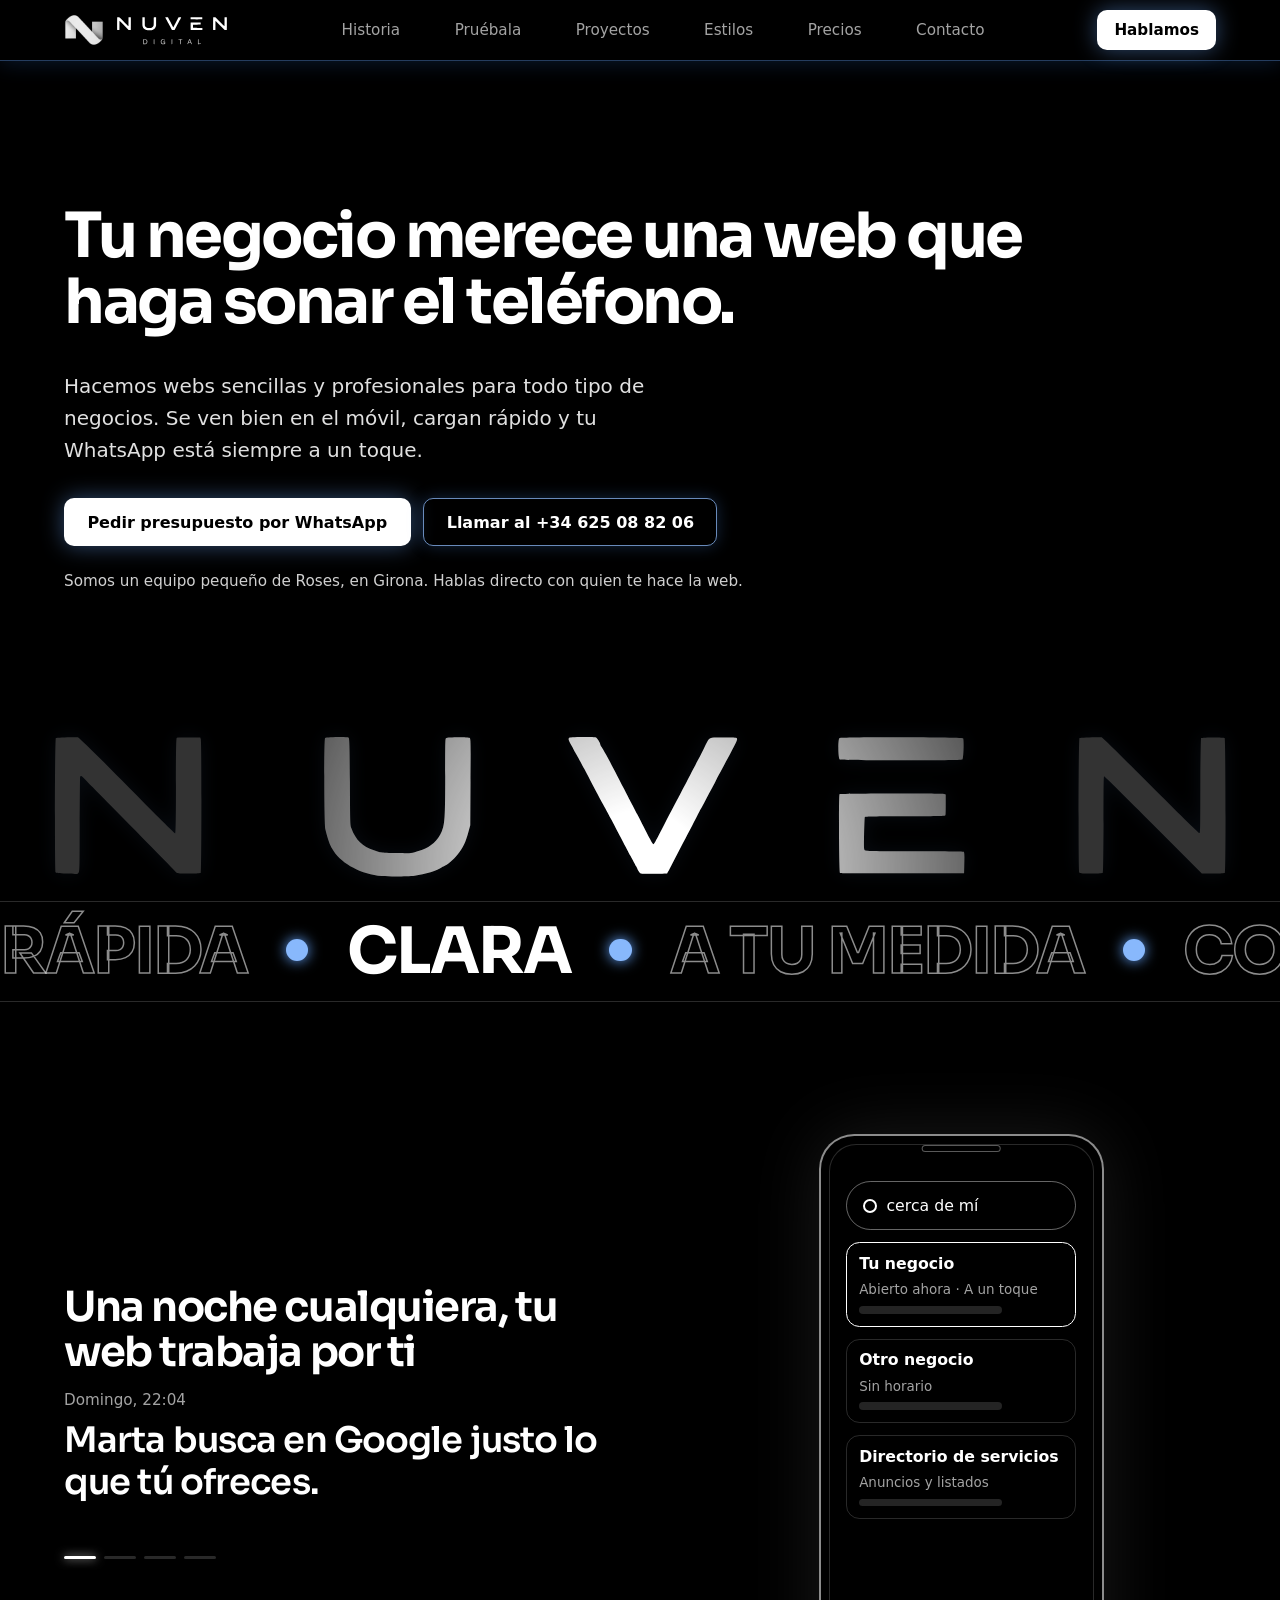
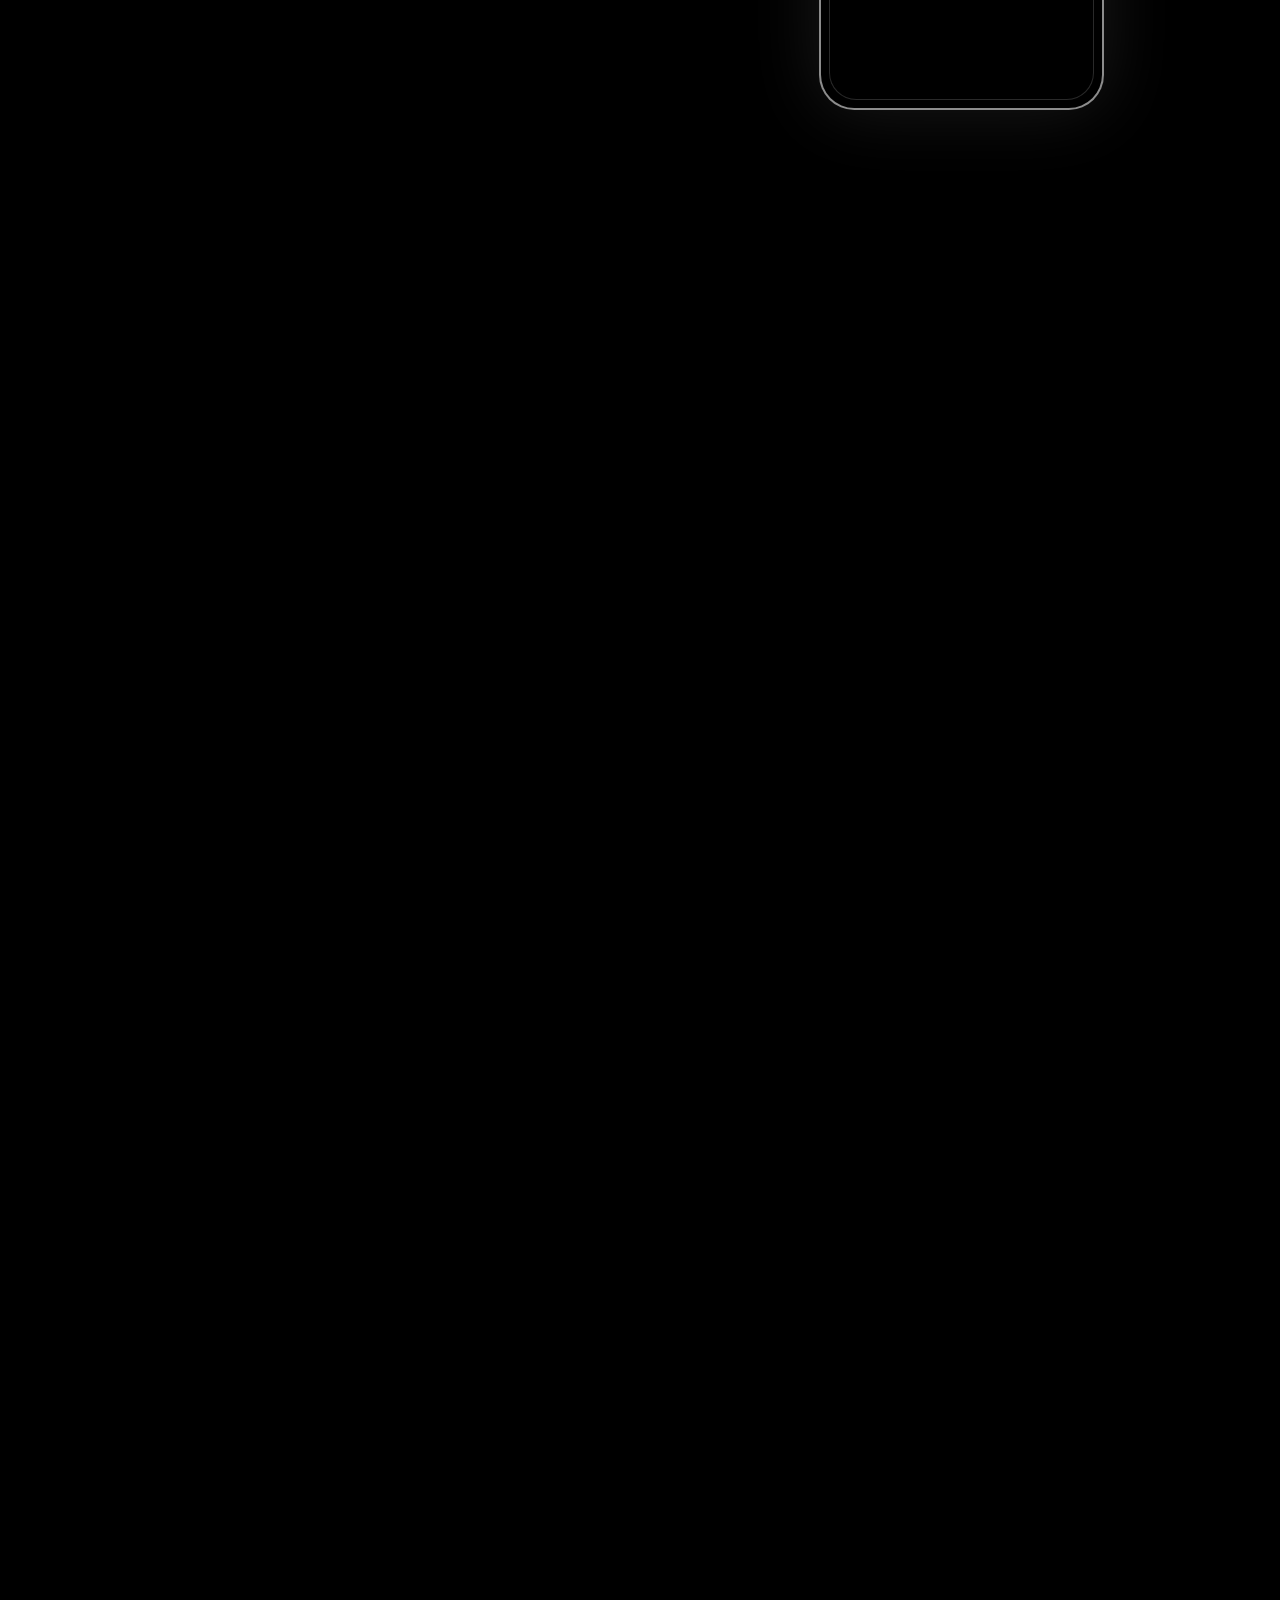
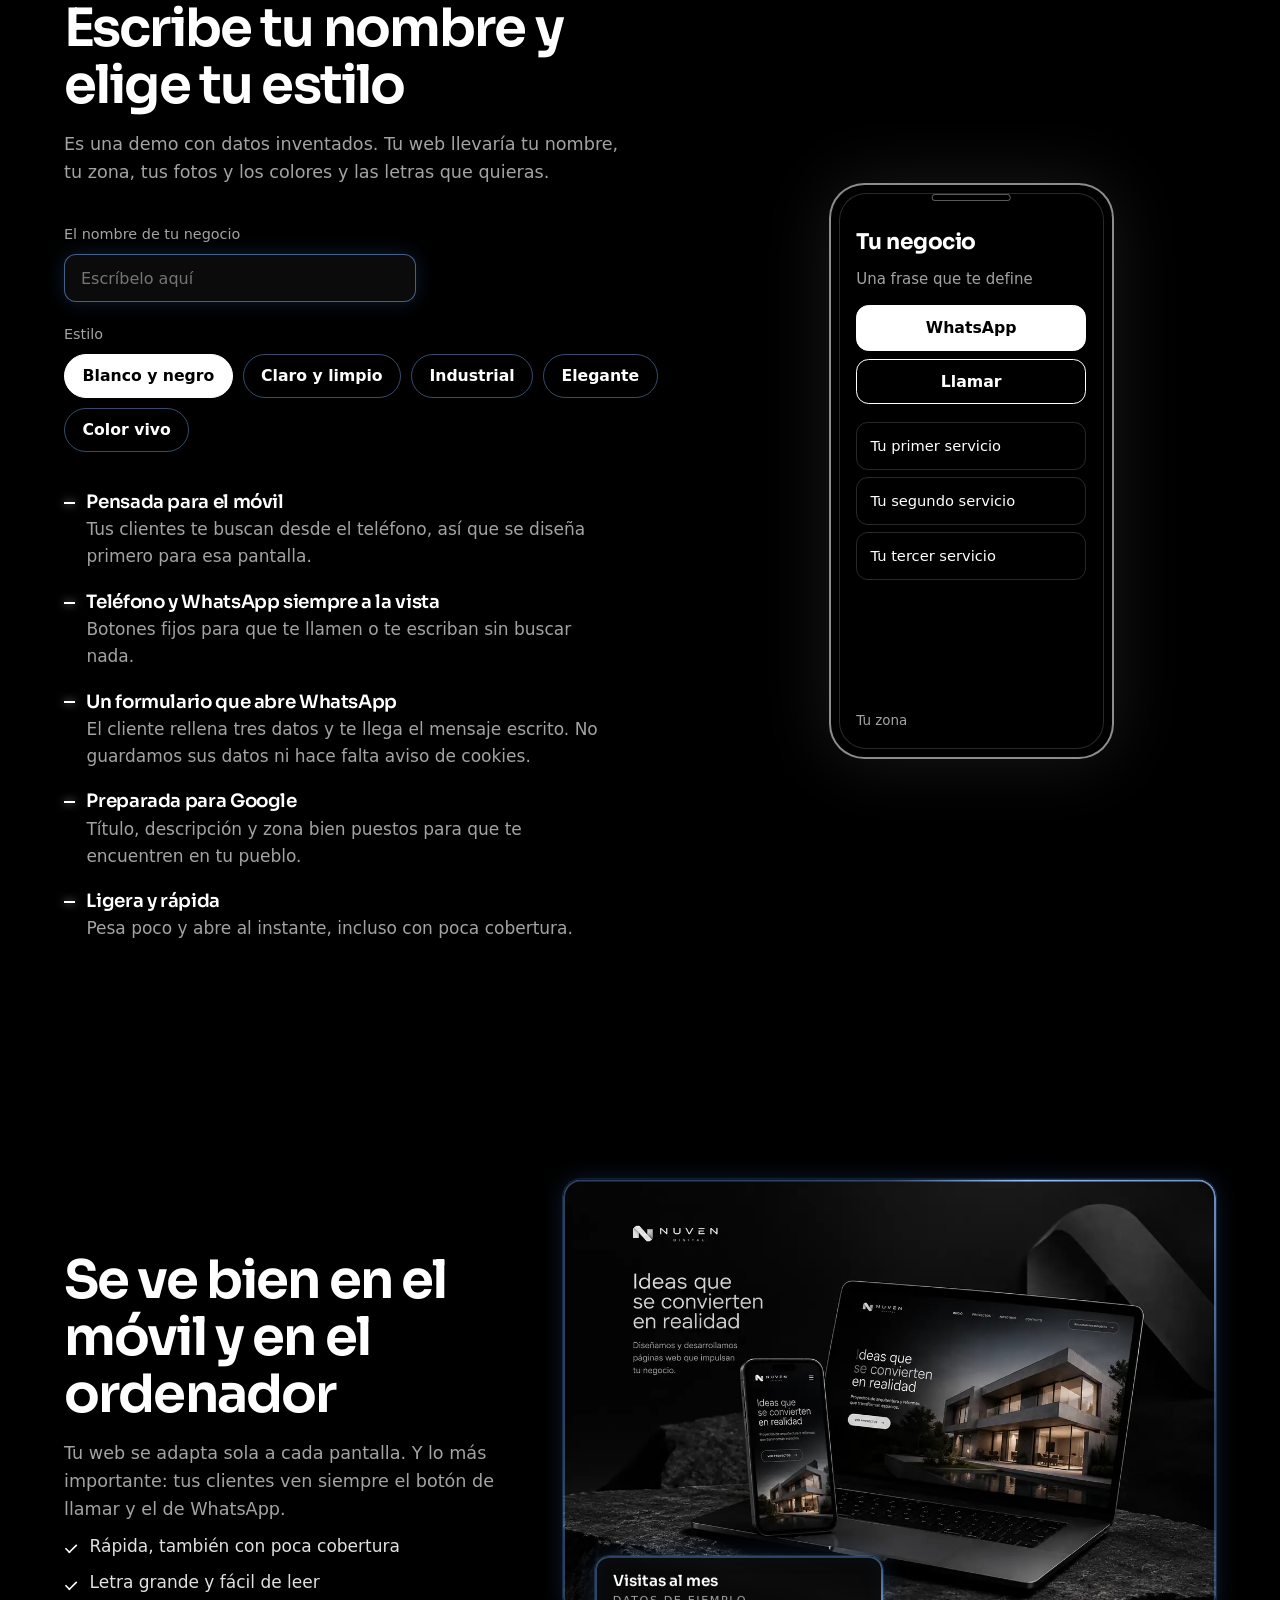
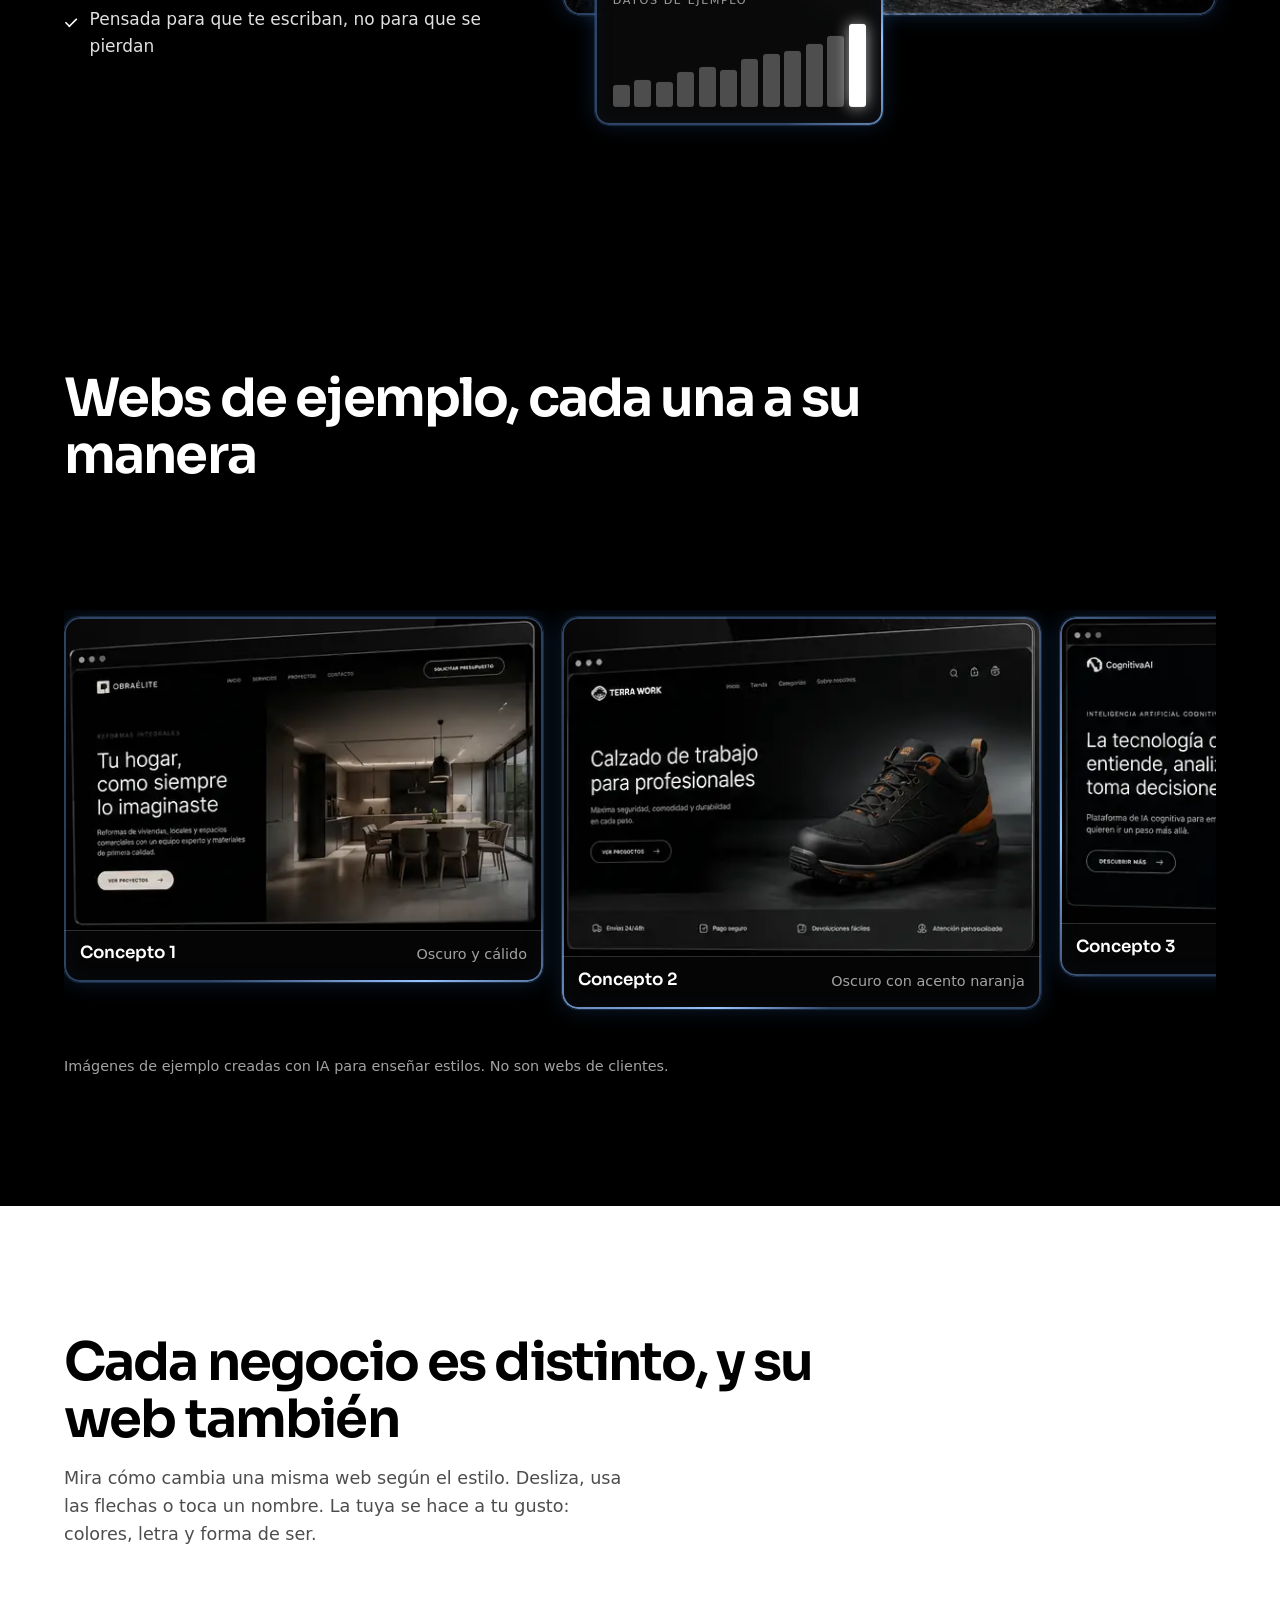
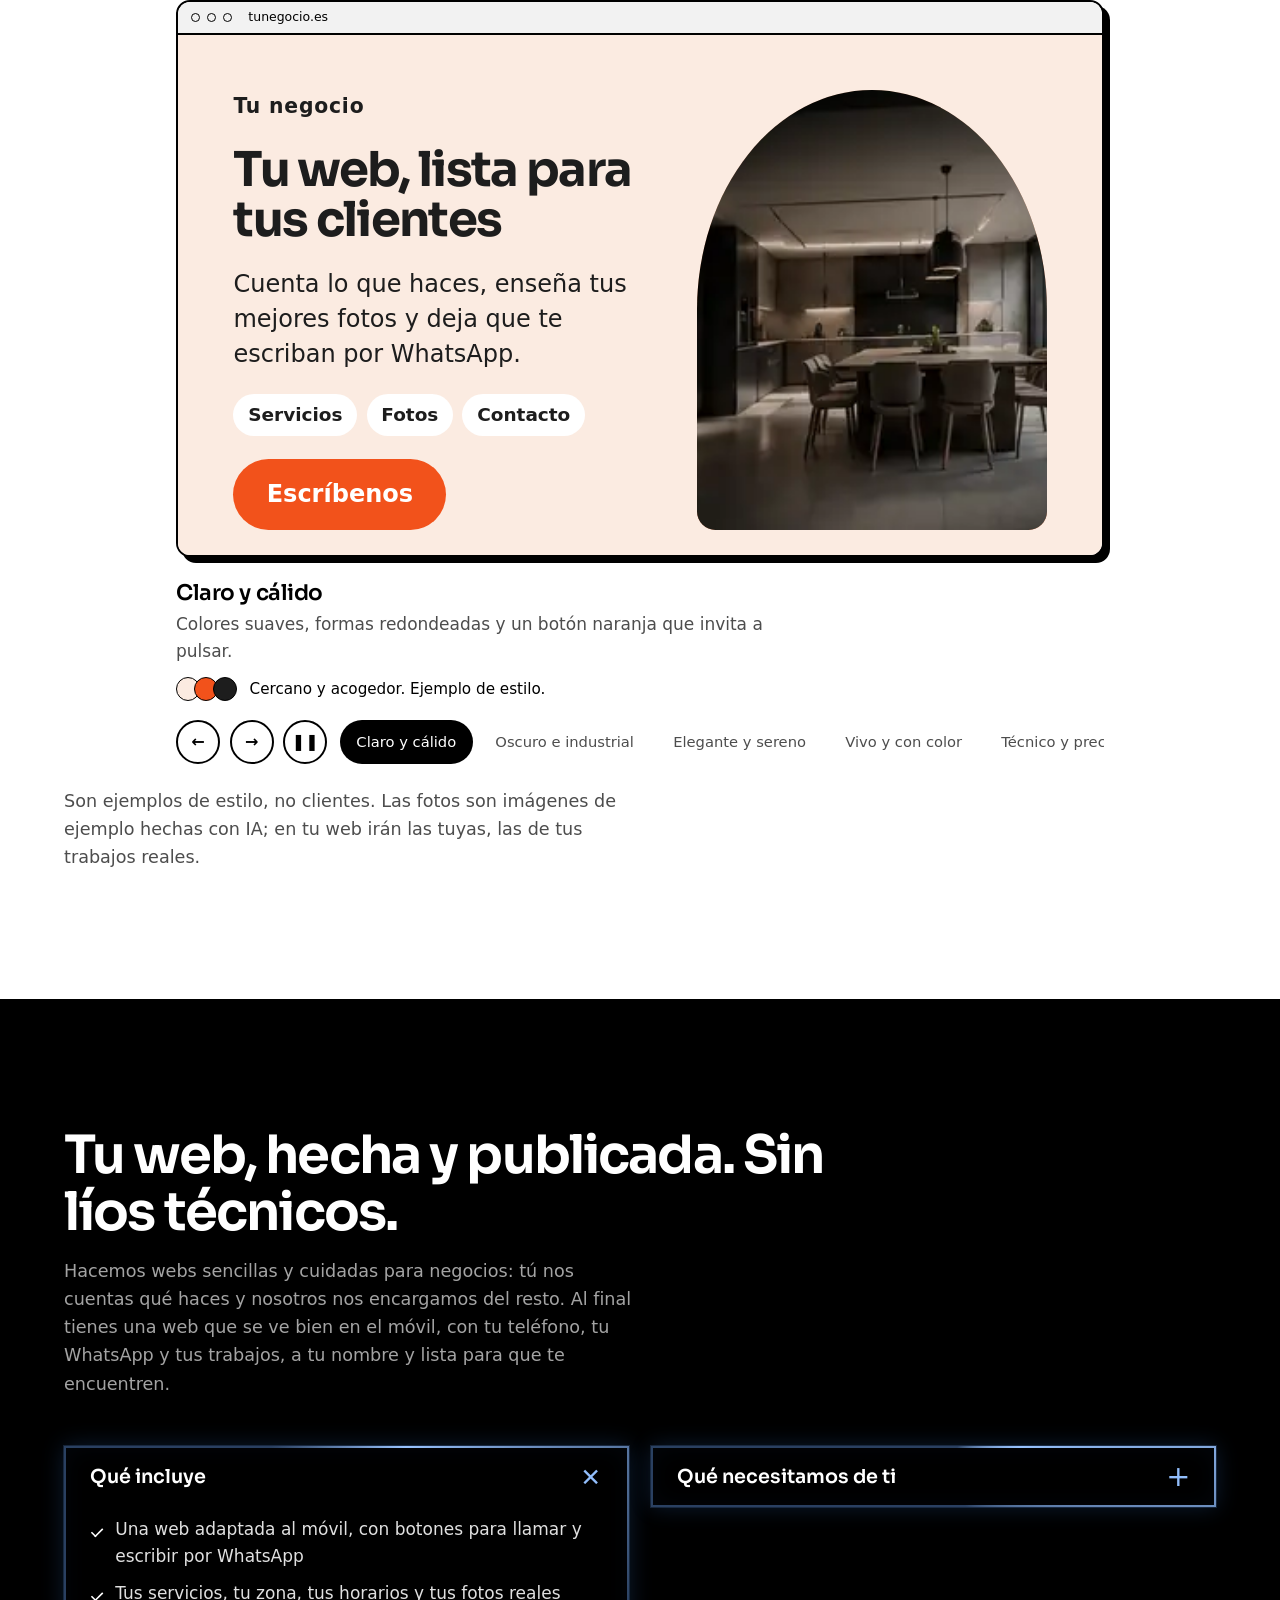
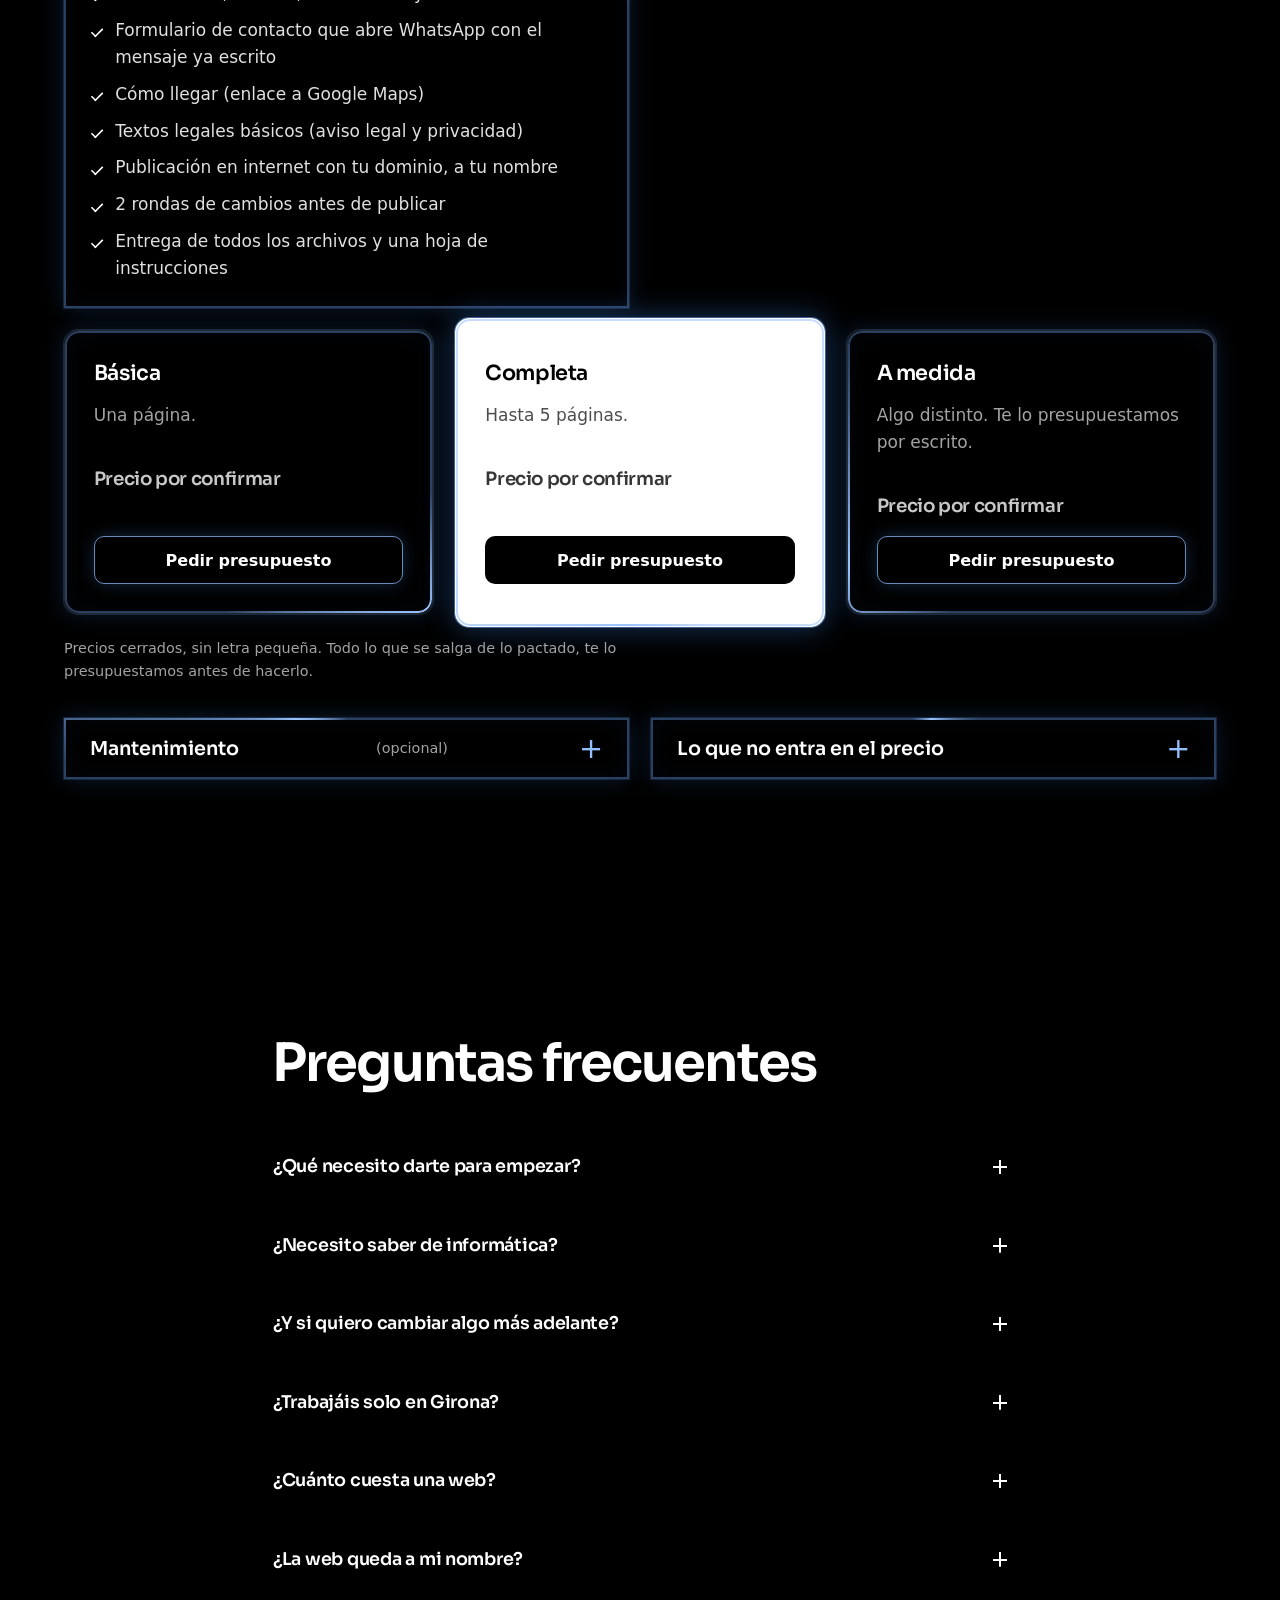
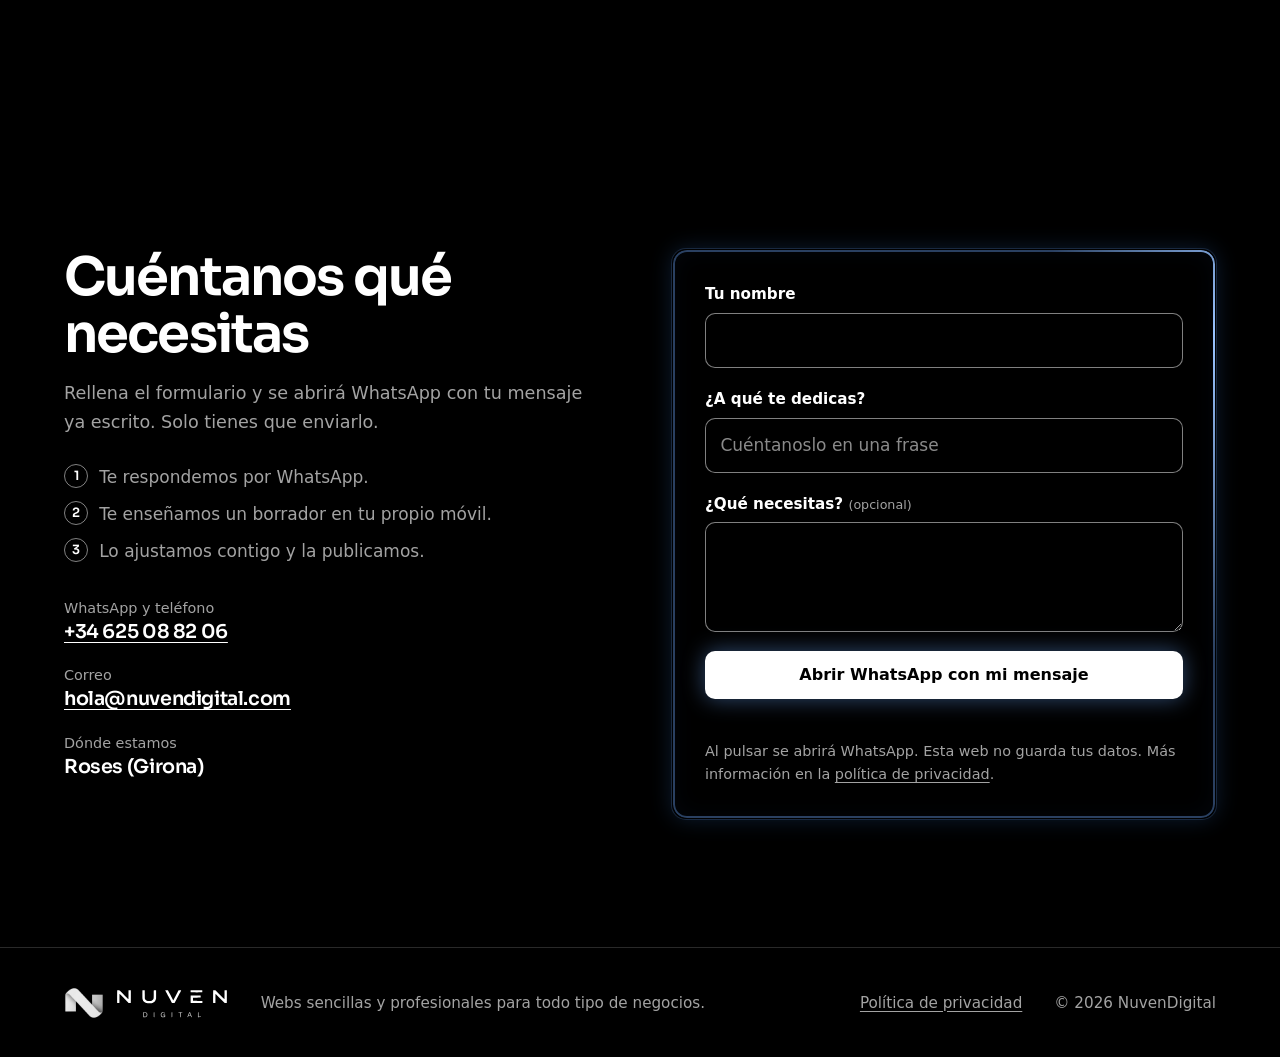
==== commit c12acca8: "Add files via upload" ====
--- a/index.html
+++ b/index.html
@@ -3,8 +3,8 @@
 <head>
 <meta charset="utf-8">
 <meta name="viewport" content="width=device-width,initial-scale=1,viewport-fit=cover">
-<title>NuvenDigital | Webs sencillas para oficios y negocios locales</title>
-<meta name="description" content="Hacemos webs sencillas y profesionales para reformistas, fontaneros, electricistas y pintores. Rápidas en el móvil y con tu WhatsApp siempre a mano.">
+<title>NuvenDigital | Webs sencillas y profesionales para tu negocio</title>
+<meta name="description" content="Hacemos webs sencillas y profesionales para todo tipo de negocios. Rápidas en el móvil y con tu WhatsApp siempre a mano.">
 <meta name="theme-color" content="#000000">
 <link rel="canonical" href="https://nuvendigital.com/">
 <link rel="icon" href="assets/favicon-32.png" type="image/png" sizes="32x32">
@@ -13,7 +13,7 @@
 <meta property="og:type" content="website">
 <meta property="og:locale" content="es_ES">
 <meta property="og:site_name" content="NuvenDigital">
-<meta property="og:title" content="NuvenDigital | Webs sencillas para oficios y negocios locales">
+<meta property="og:title" content="NuvenDigital | Webs sencillas y profesionales para tu negocio">
 <meta property="og:description" content="Webs rápidas y profesionales para que tus clientes te encuentren y te escriban por WhatsApp.">
 <meta property="og:url" content="https://nuvendigital.com/">
 <meta property="og:image" content="https://nuvendigital.com/assets/og-image.png">
@@ -23,7 +23,7 @@
 <meta name="twitter:card" content="summary_large_image">
 <meta name="twitter:image" content="https://nuvendigital.com/assets/og-image.png">
 <link rel="preload" href="assets/fonts/sora-latin.woff2" as="font" type="font/woff2" crossorigin>
-<link rel="stylesheet" href="css/style.css?v=8">
+<link rel="stylesheet" href="css/style.v9.css">
 <script>
 /* js: hay JavaScript. rm: la persona pidió reducir movimiento. live: la historia se mueve con el scroll.
    La intro se ve una vez por sesión y nunca con "reducir movimiento". */
@@ -33,7 +33,7 @@
 try{if(!sessionStorage.getItem("nd-intro"))d.classList.add("intro-active")}catch(e){}}})();
 </script>
 <script type="application/ld+json">
-{"@context":"https://schema.org","@type":"ProfessionalService","name":"NuvenDigital","description":"Webs sencillas y profesionales para negocios locales y oficios.","url":"https://nuvendigital.com/","telephone":"+34625088206","email":"hola@nuvendigital.com","areaServed":"España","address":{"@type":"PostalAddress","addressLocality":"Roses","addressRegion":"Girona","addressCountry":"ES"}}
+{"@context":"https://schema.org","@type":"ProfessionalService","name":"NuvenDigital","description":"Webs sencillas y profesionales para todo tipo de negocios.","url":"https://nuvendigital.com/","telephone":"+34625088206","email":"hola@nuvendigital.com","areaServed":"España","address":{"@type":"PostalAddress","addressLocality":"Roses","addressRegion":"Girona","addressCountry":"ES"}}
 </script>
 </head>
 <body>
@@ -77,7 +77,7 @@
     <canvas class="field" id="field" aria-hidden="true"></canvas>
     <div class="wrap">
       <h1 class="hero-title">Tu negocio merece una web que haga sonar el teléfono.</h1>
-      <p class="hero-sub">Hacemos webs sencillas y profesionales para reformistas, fontaneros, electricistas y pintores. Se ven bien en el móvil, cargan rápido y tu WhatsApp está siempre a un toque.</p>
+      <p class="hero-sub">Hacemos webs sencillas y profesionales para todo tipo de negocios. Se ven bien en el móvil, cargan rápido y tu WhatsApp está siempre a un toque.</p>
       <div class="hero-cta">
         <a class="btn btn-wa" href="https://wa.me/34625088206?text=Hola%2C%20quiero%20una%20web%20para%20mi%20negocio." rel="noopener">Pedir presupuesto por WhatsApp</a>
         <a class="btn btn-ghost" href="tel:+34625088206">Llamar al +34 625 08 82 06</a>
@@ -87,7 +87,7 @@
     <div class="giant" aria-hidden="true"><img class="g1" src="assets/logo-wordmark.svg" width="490" height="138" alt=""><img class="g2" src="assets/logo-wordmark.svg" width="490" height="138" alt=""></div>
   </section>
 
-  <div class="marquee" aria-hidden="true"><div class="mq-track"><span>Reformistas</span><span>Fontaneros</span><span>Electricistas</span><span>Pintores</span><span>Cerrajeros</span><span>Instaladores</span><span>Reformistas</span><span>Fontaneros</span><span>Electricistas</span><span>Pintores</span><span>Cerrajeros</span><span>Instaladores</span></div></div>
+  <div class="marquee" aria-hidden="true"><div class="mq-track"><span>Rápida</span><span>Clara</span><span>A tu medida</span><span>Con WhatsApp</span><span>Fácil de cambiar</span><span>Tuya</span><span>Rápida</span><span>Clara</span><span>A tu medida</span><span>Con WhatsApp</span><span>Fácil de cambiar</span><span>Tuya</span></div></div>
 
   <!-- 2. Historia: una noche cualquiera (se mueve con el scroll) -->
   <section class="story" id="historia" aria-labelledby="t-story">
@@ -98,7 +98,7 @@
           <ol class="cap-list">
             <li class="cap on" data-i="0">
               <span class="cap-t">Domingo, 22:04</span>
-              <p>A Marta se le rompe una tubería y busca un fontanero en Google.</p>
+              <p>Marta busca en Google justo lo que tú ofreces.</p>
             </li>
             <li class="cap" data-i="1">
               <span class="cap-t">22:05</span>
@@ -120,30 +120,30 @@
           <div class="phone" id="phone" data-scene="0">
             <div class="ph-screen">
               <div class="sc sc-0">
-                <div class="srch">fontanero urgente</div>
-                <div class="res top-res"><b>Fontanería Ejemplo</b><span>Abierto ahora · Urgencias 24 h</span><i></i></div>
-                <div class="res"><b>Otro fontanero</b><span>Sin horario</span><i></i></div>
+                <div class="srch">cerca de mí</div>
+                <div class="res top-res"><b>Tu negocio</b><span>Abierto ahora · A un toque</span><i></i></div>
+                <div class="res"><b>Otro negocio</b><span>Sin horario</span><i></i></div>
                 <div class="res"><b>Directorio de servicios</b><span>Anuncios y listados</span><i></i></div>
               </div>
               <div class="sc sc-1">
                 <div class="tabs">
                   <div class="tab bad"><div><b>Web 1</b><br><small>Cargando…</small></div><span class="spin"></span></div>
                   <div class="tab bad"><div><b>Web 2</b><br><small>Cargando…</small></div><span class="spin"></span></div>
-                  <div class="tab ok"><div><b>Fontanería Ejemplo</b><br><small>Lista</small></div><span class="tick"></span></div>
+                  <div class="tab ok"><div><b>Tu negocio</b><br><small>Lista</small></div><span class="tick"></span></div>
                 </div>
               </div>
               <div class="sc sc-2">
                 <div class="mw">
-                  <p class="mw-name">Fontanería Ejemplo</p>
-                  <p class="mw-tag">Urgencias 24 h</p>
+                  <p class="mw-name">Tu negocio</p>
+                  <p class="mw-tag">Abierto ahora</p>
                   <div class="mw-btns"><span class="mw-b w">WhatsApp</span><span class="mw-b">Llamar</span></div>
-                  <ul class="mw-list"><li>Fugas y atascos</li><li>Calentadores</li><li>Reformas de baño</li></ul>
-                  <p class="mw-zone">Costa Brava</p>
+                  <ul class="mw-list"><li>Lo que haces</li><li>Cómo trabajas</li><li>Dónde estás</li></ul>
+                  <p class="mw-zone">Tu zona</p>
                 </div>
               </div>
               <div class="sc sc-3">
-                <div class="notif"><b>Mensaje nuevo</b>Marta: se me ha roto una tubería</div>
-                <div class="bub">Hola, se me ha roto una tubería en la cocina. ¿Podéis venir hoy?</div>
+                <div class="notif"><b>Mensaje nuevo</b>Marta: quería hacer una consulta</div>
+                <div class="bub">Hola, he visto vuestra web y quería hacer una consulta. ¿Podéis atenderme hoy?</div>
                 <p class="sent">Enviado desde la web</p>
               </div>
             </div>
@@ -157,16 +157,11 @@
   <section class="sec" id="demo" aria-labelledby="t-demo">
     <div class="wrap demo-grid">
       <div>
-        <h2 id="t-demo">Elige tu oficio y tu estilo</h2>
+        <h2 id="t-demo">Escribe tu nombre y elige tu estilo</h2>
         <p class="lead">Es una demo con datos inventados. Tu web llevaría tu nombre, tu zona, tus fotos y los colores y las letras que quieras.</p>
         <div class="pick">
-          <p class="pick-t" id="pk-oficio">Oficio</p>
-          <div class="chips" role="group" aria-labelledby="pk-oficio">
-            <button class="chip" type="button" data-trade="fontaneria" aria-pressed="true">Fontanero</button>
-            <button class="chip" type="button" data-trade="electricidad" aria-pressed="false">Electricista</button>
-            <button class="chip" type="button" data-trade="pintura" aria-pressed="false">Pintor</button>
-            <button class="chip" type="button" data-trade="reformas" aria-pressed="false">Reformas</button>
-          </div>
+          <label class="pick-t" for="bizName">El nombre de tu negocio</label>
+          <input class="biz" id="bizName" type="text" maxlength="26" placeholder="Escríbelo aquí" autocomplete="off">
           <p class="pick-t" id="pk-estilo">Estilo</p>
           <div class="chips" role="group" aria-labelledby="pk-estilo">
             <button class="chip" type="button" data-style="nuven" aria-pressed="true">Blanco y negro</button>
@@ -189,23 +184,16 @@
           <div class="ph-screen" id="demoScreen" data-style="nuven">
             <div class="sc" style="opacity:1">
               <div class="mw" id="mw" aria-live="polite">
-                <p class="mw-name" data-b="name">Fontanería Ejemplo</p>
-                <p class="mw-tag" data-b="tag">Urgencias 24 h</p>
+                <p class="mw-name" data-b="name">Tu negocio</p>
+                <p class="mw-tag" data-b="tag">Una frase que te define</p>
                 <div class="mw-btns"><span class="mw-b w">WhatsApp</span><span class="mw-b">Llamar</span></div>
-                <ul class="mw-list"><li data-b="s1">Fugas y atascos</li><li data-b="s2">Calentadores</li><li data-b="s3">Reformas de baño</li></ul>
-                <p class="mw-zone" data-b="zone">Costa Brava</p>
+                <ul class="mw-list"><li data-b="s1">Tu primer servicio</li><li data-b="s2">Tu segundo servicio</li><li data-b="s3">Tu tercer servicio</li></ul>
+                <p class="mw-zone" data-b="zone">Tu zona</p>
               </div>
             </div>
           </div>
         </div>
       </div>
-    </div>
-  </section>
-
-  <!-- 3b. Frase que se ilumina al hacer scroll -->
-  <section class="sec statement" aria-label="Lo que hace una buena web">
-    <div class="wrap">
-      <p class="lit" data-lit>Una buena web no vende palabras bonitas: consigue que te escriban cuando te necesitan.</p>
     </div>
   </section>
 
@@ -236,15 +224,15 @@
   <!-- 3d. Conceptos de proyecto -->
   <section class="sec concepts" id="conceptos" aria-labelledby="t-conc">
     <div class="wrap">
-      <h2 id="t-conc" data-r>Webs de ejemplo para negocios muy distintos</h2>
-      <p class="lead" data-r>Son conceptos de diseño, no clientes. Así podrían verse la web de una empresa de reformas, una tienda, una tecnológica o un jardinero.</p>
+      <h2 id="t-conc" data-r>Webs de ejemplo, cada una a su manera</h2>
+      <p class="lead" data-r>Son conceptos de diseño, no clientes. Cada uno tiene su propio estilo: así podría verse tu web.</p>
     </div>
     <div class="wrap">
-      <div class="cards">
-        <figure class="neon ccard" data-par="-24" data-r><img src="assets/img/c-obra.webp" width="505" height="330" alt="Concepto de web para una empresa de reformas: titular «Tu hogar, como siempre lo imaginaste» sobre una cocina moderna" loading="lazy" decoding="async"><figcaption><b>ObraÉlite</b><span>Concepto · Empresa de reformas</span></figcaption></figure>
-        <figure class="neon ccard" data-par="30" data-r><img src="assets/img/c-terra.webp" width="472" height="335" alt="Concepto de web para una tienda de calzado de trabajo, con una bota negra y naranja" loading="lazy" decoding="async"><figcaption><b>TerraWork</b><span>Concepto · Tienda online de calzado</span></figcaption></figure>
-        <figure class="neon ccard" data-par="-12" data-r><img src="assets/img/c-cogni.webp" width="500" height="320" alt="Concepto de web para una empresa tecnológica, con un cerebro hecho de puntos de luz" loading="lazy" decoding="async"><figcaption><b>CognitivaAI</b><span>Concepto · Plataforma tecnológica</span></figcaption></figure>
-        <figure class="neon ccard" data-par="40" data-r><img src="assets/img/c-naturia.webp" width="485" height="345" alt="Concepto de web de jardinería y paisajismo, con un jardín moderno" loading="lazy" decoding="async"><figcaption><b>Naturia</b><span>Concepto · Jardinería y paisajismo</span></figcaption></figure>
+      <div class="cards" tabindex="0" aria-label="Conceptos de web. Desliza para ver más.">
+        <figure class="neon ccard" data-r><img src="assets/img/c-obra.webp" width="505" height="330" alt="Concepto de web oscura con un titular a la izquierda y una cocina moderna a la derecha" loading="lazy" decoding="async"><figcaption><b>Concepto 1</b><span>Oscuro y cálido</span></figcaption></figure>
+        <figure class="neon ccard" data-r><img src="assets/img/c-terra.webp" width="472" height="335" alt="Concepto de web oscura con un titular a la izquierda y una bota negra y naranja a la derecha" loading="lazy" decoding="async"><figcaption><b>Concepto 2</b><span>Oscuro con acento naranja</span></figcaption></figure>
+        <figure class="neon ccard" data-r><img src="assets/img/c-cogni.webp" width="500" height="320" alt="Concepto de web oscura con un titular a la izquierda y un cerebro hecho de puntos de luz a la derecha" loading="lazy" decoding="async"><figcaption><b>Concepto 3</b><span>Oscuro y tecnológico</span></figcaption></figure>
+        <figure class="neon ccard" data-r><img src="assets/img/c-naturia.webp" width="485" height="345" alt="Concepto de web oscura con un titular a la izquierda y un jardín moderno a la derecha" loading="lazy" decoding="async"><figcaption><b>Concepto 4</b><span>Oscuro y natural</span></figcaption></figure>
       </div>
       <p class="fine">Imágenes de ejemplo creadas con IA para enseñar estilos. No son webs de clientes.</p>
     </div>
@@ -259,73 +247,73 @@
     <div class="wrap stage-wrap">
       <div class="stage" id="stage" role="group" aria-roledescription="carrusel" aria-label="Estilos de ejemplo">
         <div class="browser">
-          <div class="browser-bar" aria-hidden="true"><i></i><i></i><i></i><span id="stUrl">tureformas.es</span></div>
+          <div class="browser-bar" aria-hidden="true"><i></i><i></i><i></i><span id="stUrl">tunegocio.es</span></div>
           <div class="deck" id="deck">
-          <figure class="slide m1 on" data-name="Claro y cálido" data-who="Reformas, pintura, interiorismo" data-desc="Colores suaves, formas redondeadas y un botón naranja que invita a pulsar." data-sw="#fbebe1,#f2521b,#1d1d1d" data-url="tureformas.es">
+          <figure class="slide m1 on" data-name="Claro y cálido" data-who="Cercano y acogedor" data-desc="Colores suaves, formas redondeadas y un botón naranja que invita a pulsar." data-sw="#fbebe1,#f2521b,#1d1d1d" data-url="tunegocio.es">
             <div class="m-c" aria-hidden="true">
-              <span class="m-k">Reformas Ejemplo</span>
-              <b class="m-h">Reformas que se acaban a tiempo</b>
-              <p class="m-p">Baños, cocinas y reformas integrales en la Costa Brava. Presupuesto sin compromiso.</p>
-              <span class="m-t"><b>Baños</b><b>Cocinas</b><b>Terrazas</b></span>
-              <span class="m-b">Pedir presupuesto</span>
+              <span class="m-k">Tu negocio</span>
+              <b class="m-h">Tu web, lista para tus clientes</b>
+              <p class="m-p">Cuenta lo que haces, enseña tus mejores fotos y deja que te escriban por WhatsApp.</p>
+              <span class="m-t"><b>Servicios</b><b>Fotos</b><b>Contacto</b></span>
+              <span class="m-b">Escríbenos</span>
             </div>
             <div class="m-img" aria-hidden="true"><img src="assets/img/f-kitchen.webp" width="274" height="255" alt="" loading="lazy" decoding="async"></div>
-            <figcaption><b>Claro y cálido.</b> Reformas, pintura, interiorismo. Colores suaves, formas redondeadas y un botón naranja que invita a pulsar.</figcaption>
+            <figcaption><b>Claro y cálido.</b> Cercano y acogedor. Colores suaves, formas redondeadas y un botón naranja que invita a pulsar.</figcaption>
           </figure>
-          <figure class="slide m2" data-name="Oscuro e industrial" data-who="Fontanería, cerrajería, mecánica" data-desc="Fondo negro, letra condensada en mayúsculas y un amarillo que se ve de lejos." data-sw="#111315,#fcc204,#8a8a8a" data-url="tufontanero.es">
+          <figure class="slide m2" data-name="Oscuro e industrial" data-who="Fuerte y directo" data-desc="Fondo negro, letra condensada en mayúsculas y un amarillo que se ve de lejos." data-sw="#111315,#fcc204,#8a8a8a" data-url="tunegocio.es">
             <div class="m-c" aria-hidden="true">
-              <span class="m-k">Reformas Ejemplo</span>
-              <b class="m-h">Reformas que se acaban a tiempo</b>
-              <p class="m-p">Baños, cocinas y reformas integrales en la Costa Brava. Presupuesto sin compromiso.</p>
-              <span class="m-t"><b>Baños</b><b>Cocinas</b><b>Terrazas</b></span>
-              <span class="m-b">Pedir presupuesto</span>
+              <span class="m-k">Tu negocio</span>
+              <b class="m-h">Tu web, lista para tus clientes</b>
+              <p class="m-p">Cuenta lo que haces, enseña tus mejores fotos y deja que te escriban por WhatsApp.</p>
+              <span class="m-t"><b>Servicios</b><b>Fotos</b><b>Contacto</b></span>
+              <span class="m-b">Escríbenos</span>
             </div>
             <div class="m-img" aria-hidden="true"><img src="assets/img/f-shoe.webp" width="244" height="245" alt="" loading="lazy" decoding="async"></div>
-            <figcaption><b>Oscuro e industrial.</b> Fontanería, cerrajería, mecánica. Fondo negro, letra condensada en mayúsculas y un amarillo que se ve de lejos.</figcaption>
+            <figcaption><b>Oscuro e industrial.</b> Fuerte y directo. Fondo negro, letra condensada en mayúsculas y un amarillo que se ve de lejos.</figcaption>
           </figure>
-          <figure class="slide m3" data-name="Elegante y sereno" data-who="Arquitectura, decoración, estética" data-desc="Letra con serifa, mucho aire y tonos tierra. Transmite calma y cuidado." data-sw="#f3ece2,#8a6a4a,#2b2420" data-url="tuestudio.es">
+          <figure class="slide m3" data-name="Elegante y sereno" data-who="Sereno y cuidado" data-desc="Letra con serifa, mucho aire y tonos tierra. Transmite calma y cuidado." data-sw="#f3ece2,#8a6a4a,#2b2420" data-url="tunegocio.es">
             <div class="m-c" aria-hidden="true">
-              <span class="m-k">Reformas Ejemplo</span>
-              <b class="m-h">Reformas que se acaban a tiempo</b>
-              <p class="m-p">Baños, cocinas y reformas integrales en la Costa Brava. Presupuesto sin compromiso.</p>
-              <span class="m-t"><b>Baños</b><b>Cocinas</b><b>Terrazas</b></span>
-              <span class="m-b">Pedir presupuesto</span>
+              <span class="m-k">Tu negocio</span>
+              <b class="m-h">Tu web, lista para tus clientes</b>
+              <p class="m-p">Cuenta lo que haces, enseña tus mejores fotos y deja que te escriban por WhatsApp.</p>
+              <span class="m-t"><b>Servicios</b><b>Fotos</b><b>Contacto</b></span>
+              <span class="m-b">Escríbenos</span>
             </div>
             <div class="m-img" aria-hidden="true"><img src="assets/img/f-garden.webp" width="270" height="254" alt="" loading="lazy" decoding="async"></div>
-            <figcaption><b>Elegante y sereno.</b> Arquitectura, decoración, estética. Letra con serifa, mucho aire y tonos tierra. Transmite calma y cuidado.</figcaption>
+            <figcaption><b>Elegante y sereno.</b> Sereno y cuidado. Letra con serifa, mucho aire y tonos tierra. Transmite calma y cuidado.</figcaption>
           </figure>
-          <figure class="slide m4" data-name="Vivo y con color" data-who="Electricistas, limpieza, mudanzas" data-desc="Colores fuertes y formas que se salen de la caja. Cercano, alegre y fácil de recordar." data-sw="#ffd83d,#2f5bff,#ff4d6d" data-url="tuelectricista.es">
+          <figure class="slide m4" data-name="Vivo y con color" data-who="Alegre y divertido" data-desc="Colores fuertes y formas que se salen de la caja. Cercano, alegre y fácil de recordar." data-sw="#ffd83d,#2f5bff,#ff4d6d" data-url="tunegocio.es">
             <div class="m-c" aria-hidden="true">
-              <span class="m-k">Reformas Ejemplo</span>
-              <b class="m-h">Reformas que se acaban a tiempo</b>
-              <p class="m-p">Baños, cocinas y reformas integrales en la Costa Brava. Presupuesto sin compromiso.</p>
-              <span class="m-t"><b>Baños</b><b>Cocinas</b><b>Terrazas</b></span>
-              <span class="m-b">Pedir presupuesto</span>
+              <span class="m-k">Tu negocio</span>
+              <b class="m-h">Tu web, lista para tus clientes</b>
+              <p class="m-p">Cuenta lo que haces, enseña tus mejores fotos y deja que te escriban por WhatsApp.</p>
+              <span class="m-t"><b>Servicios</b><b>Fotos</b><b>Contacto</b></span>
+              <span class="m-b">Escríbenos</span>
             </div>
             <div class="m-img" aria-hidden="true"><img src="assets/img/f-house.webp" width="445" height="345" alt="" loading="lazy" decoding="async"></div>
-            <figcaption><b>Vivo y con color.</b> Electricistas, limpieza, mudanzas. Colores fuertes y formas que se salen de la caja. Cercano, alegre y fácil de recordar.</figcaption>
+            <figcaption><b>Vivo y con color.</b> Alegre y divertido. Colores fuertes y formas que se salen de la caja. Cercano, alegre y fácil de recordar.</figcaption>
           </figure>
-          <figure class="slide m5" data-name="Técnico y preciso" data-who="Instalaciones, ingenierías, domótica" data-desc="Cuadrícula de plano, letra tipo máquina y un verde de pantalla. Serio y ordenado." data-sw="#06130f,#38f2a5,#d9fff0" data-url="tuinstalador.es">
+          <figure class="slide m5" data-name="Técnico y preciso" data-who="Serio y preciso" data-desc="Cuadrícula de plano, letra tipo máquina y un verde de pantalla. Serio y ordenado." data-sw="#06130f,#38f2a5,#d9fff0" data-url="tunegocio.es">
             <div class="m-c" aria-hidden="true">
-              <span class="m-k">Reformas Ejemplo</span>
-              <b class="m-h">Reformas que se acaban a tiempo</b>
-              <p class="m-p">Baños, cocinas y reformas integrales en la Costa Brava. Presupuesto sin compromiso.</p>
-              <span class="m-t"><b>Baños</b><b>Cocinas</b><b>Terrazas</b></span>
-              <span class="m-b">Pedir presupuesto</span>
+              <span class="m-k">Tu negocio</span>
+              <b class="m-h">Tu web, lista para tus clientes</b>
+              <p class="m-p">Cuenta lo que haces, enseña tus mejores fotos y deja que te escriban por WhatsApp.</p>
+              <span class="m-t"><b>Servicios</b><b>Fotos</b><b>Contacto</b></span>
+              <span class="m-b">Escríbenos</span>
             </div>
             <div class="m-img" aria-hidden="true"><img src="assets/img/f-brain.webp" width="240" height="210" alt="" loading="lazy" decoding="async"></div>
-            <figcaption><b>Técnico y preciso.</b> Instalaciones, ingenierías, domótica. Cuadrícula de plano, letra tipo máquina y un verde de pantalla. Serio y ordenado.</figcaption>
+            <figcaption><b>Técnico y preciso.</b> Serio y preciso. Cuadrícula de plano, letra tipo máquina y un verde de pantalla. Serio y ordenado.</figcaption>
           </figure>
-          <figure class="slide m6" data-name="Editorial y atrevido" data-who="Estudios, tiendas, marcas con carácter" data-desc="Titulares enormes, bordes gruesos y contraste. Para quien quiere destacar." data-sw="#f4f1ea,#111111,#ff5a1f" data-url="tumarca.es">
+          <figure class="slide m6" data-name="Editorial y atrevido" data-who="Atrevido y con carácter" data-desc="Titulares enormes, bordes gruesos y contraste. Para quien quiere destacar." data-sw="#f4f1ea,#111111,#ff5a1f" data-url="tunegocio.es">
             <div class="m-c" aria-hidden="true">
-              <span class="m-k">Reformas Ejemplo</span>
-              <b class="m-h">Reformas que se acaban a tiempo</b>
-              <p class="m-p">Baños, cocinas y reformas integrales en la Costa Brava. Presupuesto sin compromiso.</p>
-              <span class="m-t"><b>Baños</b><b>Cocinas</b><b>Terrazas</b></span>
-              <span class="m-b">Pedir presupuesto</span>
+              <span class="m-k">Tu negocio</span>
+              <b class="m-h">Tu web, lista para tus clientes</b>
+              <p class="m-p">Cuenta lo que haces, enseña tus mejores fotos y deja que te escriban por WhatsApp.</p>
+              <span class="m-t"><b>Servicios</b><b>Fotos</b><b>Contacto</b></span>
+              <span class="m-b">Escríbenos</span>
             </div>
             <div class="m-img" aria-hidden="true"></div>
-            <figcaption><b>Editorial y atrevido.</b> Estudios, tiendas, marcas con carácter. Titulares enormes, bordes gruesos y contraste. Para quien quiere destacar.</figcaption>
+            <figcaption><b>Editorial y atrevido.</b> Atrevido y con carácter. Titulares enormes, bordes gruesos y contraste. Para quien quiere destacar.</figcaption>
           </figure>
           </div>
         </div>
@@ -351,10 +339,9 @@
   <section class="sec" id="precios" aria-labelledby="t-precios">
     <div class="wrap">
       <h2 id="t-precios" data-r>Tu web, hecha y publicada. Sin líos técnicos.</h2>
-      <p class="lead" data-r>Hacemos webs sencillas y cuidadas para negocios y oficios: tú nos cuentas qué haces y nosotros nos encargamos del resto. Al final tienes una web que se ve bien en el móvil, con tu teléfono, tu WhatsApp y tus trabajos, a tu nombre y lista para que te encuentren.</p>
+      <p class="lead" data-r>Hacemos webs sencillas y cuidadas para negocios: tú nos cuentas qué haces y nosotros nos encargamos del resto. Al final tienes una web que se ve bien en el móvil, con tu teléfono, tu WhatsApp y tus trabajos, a tu nombre y lista para que te encuentren.</p>
       <div class="two">
-        <div class="neon card" data-r>
-          <h3>Qué incluye</h3>
+        <details class="neon card acc" data-r open><summary>Qué incluye</summary><div class="acc-b">
           <ul class="ticks">
             <li>Una web adaptada al móvil, con botones para llamar y escribir por WhatsApp</li>
             <li>Tus servicios, tu zona, tus horarios y tus fotos reales</li>
@@ -365,9 +352,8 @@
             <li>2 rondas de cambios antes de publicar</li>
             <li>Entrega de todos los archivos y una hoja de instrucciones</li>
           </ul>
-        </div>
-        <div class="neon card" data-r style="--d:.1s">
-          <h3>Qué necesitamos de ti</h3>
+        </div></details>
+        <details class="neon card acc" data-r style="--d:.1s"><summary>Qué necesitamos de ti</summary><div class="acc-b">
           <ul class="ticks">
             <li>Qué haces, en una frase, y en qué zona trabajas</li>
             <li>Tus servicios, tu horario, tu teléfono y tu WhatsApp</li>
@@ -375,7 +361,7 @@
             <li>Tu logo, si tienes</li>
             <li>Opiniones de clientes solo si son reales y tienen su permiso</li>
           </ul>
-        </div>
+        </div></details>
       </div>
       <div class="plans">
         <article class="plan neon" data-r>
@@ -400,8 +386,7 @@
       <p class="fine">Precios cerrados, sin letra pequeña. Todo lo que se salga de lo pactado, te lo presupuestamos antes de hacerlo.</p>
 
       <div class="two two-b">
-        <div class="neon card" data-r>
-          <h3>Mantenimiento <small>(opcional)</small></h3>
+        <details class="neon card acc" data-r><summary>Mantenimiento <small>(opcional)</small></summary><div class="acc-b">
           <p class="price"><span class="tbd">Precio por confirmar</span> <small>al mes</small></p>
           <p>Una web no se rompe, pero un negocio cambia: horarios, teléfono, servicios, fotos nuevas. Con el mantenimiento nos escribes por WhatsApp lo que quieres cambiar y lo hacemos nosotros. Incluye:</p>
           <ul class="ticks">
@@ -414,9 +399,8 @@
           <p>Sin permanencia: la cancelas cuando quieras avisando con 30 días.</p>
           <p class="fine">¿No lo quieres? Perfecto. Tu web sigue funcionando igual. Los cambios se cobran uno a uno con un precio cerrado que te decimos antes.</p>
           <p class="fine">La mensualidad no es el alojamiento de la web. El dominio lo pagas tú al registrador y el hosting lo contratas a tu nombre; hoy la opción que usamos es gratuita, y si algún día cambia, lo decides tú.</p>
-        </div>
-        <div class="neon card" data-r style="--d:.1s">
-          <h3>Lo que no entra en el precio</h3>
+        </div></details>
+        <details class="neon card acc" data-r style="--d:.1s"><summary>Lo que no entra en el precio</summary><div class="acc-b">
           <p>Para que no haya sorpresas:</p>
           <ul class="ticks no">
             <li>Tienda online, pagos o reservas</li>
@@ -425,7 +409,7 @@
             <li>Coste del dominio (lo pagas tú, unos euros al año)</li>
             <li>Más de 2 rondas de cambios: te decimos el precio antes de hacerlo</li>
           </ul>
-        </div>
+        </div></details>
       </div>
     </div>
   </section>
@@ -480,7 +464,7 @@
           <div><dt>Dónde estamos</dt><dd>Roses (Girona)</dd></div>
         </dl>
       </div>
-      <form class="form" id="waForm" action="https://wa.me/34625088206" method="get" novalidate>
+      <form class="form neon" id="waForm" action="https://wa.me/34625088206" method="get" novalidate>
         <div class="field-w">
           <label for="f-nombre">Tu nombre</label>
           <input id="f-nombre" name="nombre" type="text" autocomplete="given-name" required>
@@ -488,7 +472,7 @@
         </div>
         <div class="field-w">
           <label for="f-oficio">¿A qué te dedicas?</label>
-          <input id="f-oficio" name="oficio" type="text" placeholder="Ej.: fontanero, reformas, pintura" required>
+          <input id="f-oficio" name="oficio" type="text" placeholder="Cuéntanoslo en una frase" required>
           <span class="err" id="e-oficio" hidden>Cuéntanos a qué te dedicas.</span>
         </div>
         <div class="field-w">
@@ -509,7 +493,7 @@
       <img class="mk" src="assets/logo-mark.webp" width="40" height="32" alt="">
       <img class="wm" src="assets/logo-wordmark.svg" width="96" height="27" alt="">
     </a>
-    <p>Webs sencillas y profesionales para negocios locales.</p>
+    <p>Webs sencillas y profesionales para todo tipo de negocios.</p>
     <p><a href="privacidad.html">Política de privacidad</a></p>
     <p class="copy">© 2026 NuvenDigital</p>
   </div>
@@ -520,6 +504,6 @@
   <a class="btn btn-wa" href="https://wa.me/34625088206?text=Hola%2C%20quiero%20una%20web%20para%20mi%20negocio." rel="noopener">WhatsApp</a>
 </div>
 
-<script src="js/main.js?v=8" defer></script>
+<script src="js/main.v9.js" defer></script>
 </body>
 </html>
--- a/css/style.v9.css
+++ b/css/style.v9.css
@@ -0,0 +1,621 @@
+/* NuvenDigital · estilos
+   Negro y blanco. La luz es lo único que se mueve solo: ilumina el campo de cubos del inicio. */
+
+@font-face{
+  font-family:Sora;font-style:normal;font-weight:100 800;font-display:swap;
+  src:url(../assets/fonts/sora-latin.woff2) format("woff2");
+  unicode-range:U+0000-00FF,U+0131,U+0152-0153,U+02BB-02BC,U+02C6,U+02DA,U+02DC,U+2000-206F,U+20AC,U+2122,U+2191,U+2193,U+2212,U+2215,U+FEFF,U+FFFD;
+}
+
+:root{
+  color-scheme:dark;
+  --bg:#000;
+  --fg:#fff;
+  --dim:#a3a3a3;
+  --line:rgba(255,255,255,.16);
+  --paper:#fff;
+  --ink:#000;
+  --ink-dim:#4d4d4d;
+  --display:Sora,system-ui,-apple-system,"Segoe UI",Roboto,sans-serif;
+  --body:system-ui,-apple-system,"Segoe UI",Roboto,"Helvetica Neue",Arial,sans-serif;
+  --max:72rem;
+  --gut:clamp(1.1rem,4vw,2rem);
+  --top-h:3.75rem;
+  --dock-h:4.75rem;
+}
+
+*,*::before,*::after{box-sizing:border-box}
+html{-webkit-text-size-adjust:100%;scroll-behavior:smooth;scroll-padding-top:4.5rem}
+body{
+  margin:0;background:var(--bg);color:var(--fg);
+  font:400 1.0625rem/1.6 var(--body);
+  padding-bottom:calc(var(--dock-h) + env(safe-area-inset-bottom,0px));
+  overflow-x:clip;
+}
+img,svg,canvas{display:block;max-width:100%}
+a{color:inherit}
+h1,h2,h3,p,ul,ol,dl,dd{margin:0}
+ul,ol{padding:0;list-style:none}
+.wrap{width:min(100% - 2*var(--gut),var(--max));margin-inline:auto}
+.narrow{max-width:46rem}
+.sr{position:absolute;width:1px;height:1px;overflow:hidden;clip:rect(0 0 0 0);white-space:nowrap}
+
+:focus-visible{outline:3px solid currentColor;outline-offset:3px;border-radius:4px}
+.skip{position:fixed;left:1rem;top:-5rem;z-index:400;background:#fff;color:#000;padding:.7rem 1rem;border-radius:8px;font-weight:600;text-decoration:none}
+.skip:focus{top:1rem}
+
+main,.foot,.top,.dock{position:relative;z-index:1}
+
+/* ---------- Luz del cursor (puntero fino) ---------- */
+.glow{
+  position:fixed;left:0;top:0;width:560px;height:560px;margin:-280px 0 0 -280px;z-index:0;
+  pointer-events:none;opacity:0;transition:opacity .4s;
+  background:radial-gradient(circle,rgba(255,255,255,.10) 0,rgba(255,255,255,.04) 35%,transparent 65%);
+  will-change:transform;
+}
+.glow.on{opacity:1}
+@media (hover:none),(pointer:coarse){.glow{display:none}}
+
+/* ---------- Intro: punto de luz, línea, logo ---------- */
+.intro{display:none}
+.intro-active .intro{
+  position:fixed;inset:0;z-index:300;background:#000;display:grid;place-items:center;overflow:hidden;
+  animation:introOut .45s ease 1.55s forwards;
+}
+.i-grid{
+  position:absolute;inset:0;opacity:0;animation:fadeIn .6s ease .7s forwards;
+  background-image:linear-gradient(rgba(255,255,255,.07) 1px,transparent 1px),linear-gradient(90deg,rgba(255,255,255,.07) 1px,transparent 1px);
+  background-size:44px 44px;
+  -webkit-mask-image:radial-gradient(circle at center,#000,transparent 65%);mask-image:radial-gradient(circle at center,#000,transparent 65%);
+}
+.i-dot{
+  position:absolute;left:50%;top:50%;width:12px;height:12px;margin:-6px 0 0 -6px;border-radius:50%;background:#fff;
+  box-shadow:0 0 24px 8px rgba(255,255,255,.55),0 0 90px 30px rgba(255,255,255,.18);
+  opacity:0;transform:scale(.2);animation:dotIn .25s ease .05s forwards,dotOut .3s ease .8s forwards;
+}
+.i-beam{
+  position:absolute;left:0;right:0;top:50%;height:2px;margin-top:-1px;
+  background:linear-gradient(90deg,transparent,#fff 18%,#fff 82%,transparent);
+  box-shadow:0 0 18px 2px rgba(255,255,255,.6);
+  transform:scaleX(0);opacity:0;animation:beam .45s cubic-bezier(.7,0,.2,1) .25s forwards,beamOut .35s ease .85s forwards;
+}
+.i-logo{
+  position:relative;display:grid;justify-items:center;gap:1.4rem;
+  clip-path:inset(50% 0 50% 0);animation:openUp .5s cubic-bezier(.6,0,.2,1) .65s forwards;
+}
+.intro-mark{width:min(8.25rem,36vw);height:auto;filter:drop-shadow(0 0 22px rgba(255,255,255,.25))}
+.intro-name{width:min(14.4rem,64vw);height:auto}
+@keyframes dotIn{to{opacity:1;transform:scale(1)}}
+@keyframes dotOut{to{opacity:0;transform:scale(.4)}}
+@keyframes beam{0%{opacity:1;transform:scaleX(0)}100%{opacity:1;transform:scaleX(1)}}
+@keyframes beamOut{from{opacity:1;transform:scaleX(1)}to{opacity:0;transform:scaleX(1)}}
+@keyframes openUp{to{clip-path:inset(0 0 0 0)}}
+@keyframes fadeIn{to{opacity:1}}
+@keyframes introOut{to{opacity:0;visibility:hidden;transform:scale(1.06)}}
+
+/* ---------- Cabecera ---------- */
+.top{position:sticky;top:0;z-index:50;background:rgba(0,0,0,.82);backdrop-filter:blur(10px);-webkit-backdrop-filter:blur(10px);border-bottom:1px solid var(--line)}
+.top-in{display:flex;align-items:center;justify-content:space-between;gap:1rem;min-height:var(--top-h)}
+.logo{display:inline-flex;align-items:center;gap:.7rem;text-decoration:none}
+.mk{height:2rem;width:auto}
+.wm{height:2rem;width:auto}
+.nav{display:none}
+.nav a{text-decoration:none;color:var(--dim);font-size:.95rem;padding:.4rem .2rem;transition:color .2s}
+.nav a:hover{color:var(--fg)}
+.nav a::before{content:"[" / "";margin-right:.35em;opacity:0;transition:opacity .2s}
+.nav a::after{content:"]" / "";margin-left:.35em;opacity:0;transition:opacity .2s}
+.nav a:hover::before,.nav a:hover::after,.nav a:focus-visible::before,.nav a:focus-visible::after{opacity:1}
+@media (min-width:62rem){.nav{display:flex;gap:1.6rem}}
+
+/* ---------- Botones ---------- */
+.btn{
+  display:inline-flex;align-items:center;justify-content:center;gap:.5rem;
+  min-height:3rem;padding:.8rem 1.4rem;border-radius:10px;border:1.5px solid transparent;
+  font:600 1rem/1.2 var(--body);text-decoration:none;cursor:pointer;text-align:center;
+  transition:box-shadow .25s,background-color .2s,color .2s,border-color .2s,transform .15s;
+}
+.btn:active{transform:translateY(1px)}
+.btn-sm{min-height:2.5rem;padding:.5rem 1rem;font-size:.95rem}
+.btn-wa{background:#fff;color:#000}
+.btn-wa:hover{box-shadow:0 0 0 1px #fff,0 0 28px rgba(255,255,255,.55)}
+.btn-ghost{border-color:rgba(255,255,255,.55);color:#fff;background:transparent}
+.btn-ghost:hover{border-color:#fff;box-shadow:0 0 22px rgba(255,255,255,.25)}
+.btn-dark{background:#000;color:#fff}
+.btn-dark:hover{box-shadow:0 8px 24px rgba(0,0,0,.28)}
+.top .btn-wa{display:none}
+@media (min-width:62rem){.top .btn-wa{display:inline-flex}}
+
+/* ---------- Inicio: campo de cubos iluminado ---------- */
+.hero{
+  position:relative;isolation:isolate;overflow:hidden;
+  min-height:calc(100svh - var(--top-h) - var(--dock-h));
+  display:flex;flex-direction:column;justify-content:space-between;gap:clamp(2rem,6vw,4rem);
+  padding-top:clamp(3rem,9vw,6rem);
+}
+.hero>.wrap{margin-block:auto}
+.giant{position:relative;width:calc(100% - 2*var(--gut));margin-inline:auto;aspect-ratio:490/80;overflow:hidden;--gx:50%;--gy:50%}
+.giant img{display:block;width:100%;height:auto;grid-area:1/1}
+.giant .g1{opacity:.2}
+.giant .g2{position:absolute;left:0;top:0;opacity:1}
+.js .giant .g2{-webkit-mask-image:radial-gradient(circle min(34vw,420px) at var(--gx) var(--gy),#000 15%,transparent);mask-image:radial-gradient(circle min(34vw,420px) at var(--gx) var(--gy),#000 15%,transparent)}
+.rm .giant .g2{-webkit-mask-image:none;mask-image:none;opacity:.9}
+@media (prefers-reduced-motion:no-preference){.js .giant{animation:giantUp .9s cubic-bezier(.2,.8,.2,1) .15s both}}
+@keyframes giantUp{from{transform:translateY(40%);opacity:0}}
+@media (min-width:62rem){.hero{min-height:calc(100svh - var(--top-h))}}
+.field{
+  position:absolute;inset:0;width:100%;height:100%;z-index:-2;
+  -webkit-mask-image:linear-gradient(to bottom,#000 55%,transparent);mask-image:linear-gradient(to bottom,#000 55%,transparent);
+}
+.hero::before{
+  content:"";position:absolute;inset:0;z-index:-1;pointer-events:none;
+  background:linear-gradient(90deg,rgba(0,0,0,.82),rgba(0,0,0,.45) 60%,rgba(0,0,0,.2));
+}
+.hero-title{
+  font:700 clamp(2rem,5vw,3.9rem)/1.06 var(--display);letter-spacing:-.04em;max-width:22ch;
+  text-shadow:0 2px 30px rgba(0,0,0,.6);
+}
+.hero-sub{margin-top:clamp(1.4rem,3vw,2.2rem);max-width:38rem;font-size:clamp(1.05rem,2.4vw,1.25rem);color:#e0e0e0}
+.hero-cta{margin-top:2rem;display:flex;flex-wrap:wrap;gap:.8rem}
+.hero-note{margin-top:1.4rem;font-size:.95rem;color:#d0d0d0}
+
+/* ---------- Secciones ---------- */
+.sec{padding-block:clamp(4rem,10vw,8rem)}
+h2{font:650 clamp(1.9rem,5vw,3.3rem)/1.08 var(--display);letter-spacing:-.035em;max-width:20ch}
+.lead{margin-top:1rem;max-width:36rem;color:var(--dim);font-size:1.1rem}
+h3{font:600 1.15rem/1.25 var(--display);letter-spacing:-.02em}
+
+/* ---------- Móvil (se usa en la historia y en la demo) ---------- */
+.phone{
+  --ph:min(46svh,28rem);
+  position:relative;height:var(--ph);aspect-ratio:9/18.2;flex:none;
+  border:2px solid rgba(255,255,255,.55);border-radius:2.2rem;padding:.5rem;background:#000;
+  box-shadow:0 0 70px rgba(255,255,255,.10);
+  font-size:calc(var(--ph)*.026);
+}
+@media (min-width:62rem){.phone{--ph:min(70svh,36rem)}}
+.phone::before{content:"";position:absolute;left:50%;top:.55rem;width:28%;height:.45em;transform:translateX(-50%);background:#000;border:1.5px solid rgba(255,255,255,.35);border-radius:1em;z-index:3}
+.ph-screen{position:relative;height:100%;border-radius:1.7rem;overflow:hidden;background:var(--s-bg,#000);color:var(--s-fg,#fff);border:1px solid var(--line);transition:background .35s,color .35s}
+.ph-screen[data-style="limpio"]{--s-bg:#f4f7fb;--s-fg:#0f1b2d;--s-dim:#4a5a73;--s-line:#cfd8e6;--s-acc:#1d4ed8;--s-on:#fff;--s-font:system-ui,-apple-system,"Segoe UI",Roboto,sans-serif;--s-w:700;--s-tt:none;--s-rb:.6em;--s-rl:.6em}
+.ph-screen[data-style="industrial"]{--s-bg:#111315;--s-fg:#f4f4f4;--s-dim:#a8a8a8;--s-line:#3a3d42;--s-acc:#fcc204;--s-on:#111;--s-font:Impact,"Arial Narrow","Arial Black",system-ui,sans-serif;--s-w:400;--s-tt:uppercase;--s-rb:.15em;--s-rl:.15em}
+.ph-screen[data-style="elegante"]{--s-bg:#fbfaf7;--s-fg:#1a1a1a;--s-dim:#5f5b55;--s-line:#d9d4ca;--s-acc:#1a1a1a;--s-on:#fbfaf7;--s-font:Georgia,"Times New Roman",serif;--s-w:400;--s-tt:none;--s-rb:0;--s-rl:0}
+.ph-screen[data-style="vivo"]{--s-bg:#0a0a0a;--s-fg:#f7f6f2;--s-dim:#a8a8a0;--s-line:#34352c;--s-acc:#c9f13b;--s-on:#0a0a0a;--s-font:var(--display);--s-w:800;--s-tt:none;--s-rb:2em;--s-rl:.9em}
+.sc{position:absolute;inset:0;padding:2.4em 1.1em 1.1em;display:flex;flex-direction:column;gap:.8em;opacity:0;transition:opacity .45s}
+.sc-3{opacity:1}
+
+/* escena 0: búsqueda */
+.srch{display:flex;align-items:center;gap:.6em;border:1px solid rgba(255,255,255,.4);border-radius:2em;padding:.7em 1em;font-size:1.05em}
+.srch::before{content:"";width:.9em;height:.9em;border:2px solid #fff;border-radius:50%;flex:none}
+.res{display:grid;gap:.35em;padding:.8em;border:1px solid var(--line);border-radius:.9em}
+.res b{font:600 1.05em/1.2 var(--body)}
+.res span{color:var(--dim);font-size:.9em}
+.res i{display:block;height:.5em;width:70%;background:rgba(255,255,255,.14);border-radius:.3em}
+.res.top-res{border-color:#fff}
+
+/* escena 1: tres webs */
+.tabs{display:grid;gap:.7em}
+.tab{display:flex;align-items:center;justify-content:space-between;gap:.8em;padding:1em;border:1px solid var(--line);border-radius:.9em;font-size:1.02em}
+.tab small{color:var(--dim);font-size:.85em}
+.tab.bad{opacity:.55}
+.tab.ok{border-color:#fff;box-shadow:0 0 18px rgba(255,255,255,.3)}
+.spin{width:1.2em;height:1.2em;flex:none;border:2px solid rgba(255,255,255,.3);border-top-color:#fff;border-radius:50%}
+.tick{width:1.2em;height:1.2em;flex:none;border-radius:50%;background:#fff;position:relative}
+.tick::after{content:"";position:absolute;left:34%;top:18%;width:26%;height:50%;border:solid #000;border-width:0 2px 2px 0;transform:rotate(45deg)}
+.phone[data-scene="1"] .spin{animation:spin .8s linear infinite}
+@keyframes spin{to{transform:rotate(360deg)}}
+
+/* escena 2 y demo: mini web */
+.mw{display:flex;flex-direction:column;gap:.9em;height:100%}
+.mw-name{font:var(--s-w,700) 1.45em/1.1 var(--s-font,var(--display));letter-spacing:-.02em;text-transform:var(--s-tt,none)}
+.mw-tag{color:var(--s-dim,var(--dim));font-size:1em}
+.mw-btns{display:grid;gap:.55em}
+.mw-b{display:flex;align-items:center;justify-content:center;min-height:2.9em;border-radius:var(--s-rb,.8em);border:1.5px solid var(--s-fg,#fff);font-weight:600;font-size:1.05em;text-transform:var(--s-tt,none)}
+.mw-b.w{background:var(--s-acc,#fff);color:var(--s-on,#000);border-color:var(--s-acc,#fff)}
+.mw-list{display:grid;gap:.5em;margin-top:.3em}
+.mw-list li{padding:.75em .9em;border:1px solid var(--s-line,var(--line));border-radius:var(--s-rl,.8em);font-size:.98em}
+.mw-zone{margin-top:auto;color:var(--s-dim,var(--dim));font-size:.9em}
+
+/* escena 3: mensaje */
+.notif{border:1px solid rgba(255,255,255,.4);background:rgba(255,255,255,.1);border-radius:1em;padding:.7em .9em;font-size:.95em}
+.notif b{display:block;font-size:.9em;color:var(--dim);font-weight:500;margin-bottom:.15em}
+.bub{align-self:flex-end;max-width:88%;background:#fff;color:#000;padding:.85em 1em;border-radius:1.1em 1.1em .3em 1.1em;font-size:1.02em;margin-top:auto}
+.sent{align-self:flex-end;color:var(--dim);font-size:.85em}
+.phone[data-scene="3"] .bub{animation:pop .5s cubic-bezier(.2,.8,.2,1)}
+.phone[data-scene="3"] .notif{animation:pop .5s cubic-bezier(.2,.8,.2,1) .35s both}
+@keyframes pop{from{opacity:0;transform:translateY(10px) scale(.96)}to{opacity:1;transform:none}}
+
+/* ---------- Historia con scroll ---------- */
+.story-pin{padding-block:clamp(4rem,10vw,7rem)}
+.story-grid{display:grid;gap:2.4rem;align-items:center}
+@media (min-width:62rem){.story-grid{grid-template-columns:1.1fr .9fr}}
+.story h2{max-width:18ch}
+.cap-list{display:grid;gap:2rem;margin-top:1.8rem}
+.cap-t{display:block;color:var(--dim);font-size:.95rem;margin-bottom:.4rem}
+.cap p{font:600 clamp(1.35rem,3.3vw,2.2rem)/1.2 var(--display);letter-spacing:-.025em;max-width:22ch}
+.dots{display:none}
+.dots i{width:2rem;height:3px;background:var(--line);border-radius:2px;transition:background .3s,box-shadow .3s}
+.dots i.on{background:#fff;box-shadow:0 0 10px rgba(255,255,255,.7)}
+.phone-wrap{display:grid;justify-items:center}
+.story-end{margin-top:clamp(2.4rem,6vw,4rem);max-width:30rem;color:var(--dim);font-size:1.1rem}
+
+/* en vivo: sección alta con el contenido fijo mientras haces scroll */
+.live .story{height:230vh}
+.live .story-pin{position:sticky;top:var(--top-h);height:calc(100svh - var(--top-h));padding-block:0 var(--dock-h);display:flex;align-items:center}
+@media (min-width:62rem){.live .story-pin{padding-bottom:0}}
+.live .story-pin .wrap{width:min(100% - 2*var(--gut),var(--max))}
+.live .story-grid{gap:1.2rem}
+.live .cap-list{display:block;position:relative;min-height:7.6rem;margin-top:.8rem}
+@media (min-width:62rem){.live .cap-list{min-height:9.5rem}}
+.live .cap{position:absolute;left:0;top:0;opacity:0;transform:translateY(14px);transition:opacity .45s,transform .45s}
+.live .cap.on{opacity:1;transform:none}
+.live .dots{display:flex;gap:.5rem;margin-top:1rem}
+.live .story-end{display:none}
+.live .sc-3{opacity:0}
+.live .phone[data-scene="0"] .sc-0,
+.live .phone[data-scene="1"] .sc-1,
+.live .phone[data-scene="2"] .sc-2,
+.live .phone[data-scene="3"] .sc-3{opacity:1}
+.live .story h2{font-size:clamp(1.45rem,4vw,2.6rem)}
+.live .phone{--ph:min(37svh,26rem)}
+@media (min-width:62rem){.live .phone{--ph:min(66svh,36rem)}}
+
+/* ---------- Demo con selector de oficio ---------- */
+.demo-grid{display:grid;gap:clamp(2.4rem,6vw,4rem);align-items:center}
+@media (min-width:62rem){.demo-grid{grid-template-columns:1.1fr .9fr}}
+.chips{margin:1.8rem 0 2rem;display:flex;flex-wrap:wrap;gap:.6rem}
+.chip{
+  min-height:2.75rem;padding:.55rem 1.1rem;border-radius:999px;border:1.5px solid rgba(255,255,255,.5);
+  background:transparent;color:#fff;font:600 .98rem/1 var(--body);cursor:pointer;transition:all .2s;
+}
+.chip:hover{border-color:#fff;box-shadow:0 0 18px rgba(255,255,255,.25)}
+.chip[aria-pressed="true"]{background:#fff;color:#000;border-color:#fff}
+.feat{display:grid;gap:1.2rem;max-width:34rem}
+.feat li{padding-left:1.4rem;position:relative}
+.feat li::before{content:"";position:absolute;left:0;top:.7em;width:.7rem;height:2px;background:#fff;box-shadow:0 0 8px rgba(255,255,255,.7)}
+.feat p{color:var(--dim);margin-top:.2rem}
+.demo-note{margin-top:1.4rem;font-size:.9rem;color:var(--dim)}
+.pick{margin:1.6rem 0 2rem;display:grid;gap:.2rem}
+.pick-t{font-size:.9rem;color:var(--dim);margin-top:.7rem}
+.pick .chips{margin:.3rem 0 .4rem}
+
+/* ---------- Sección blanca: proyectos ---------- */
+.paper{background:var(--paper);color:var(--ink)}
+.paper .lead{color:var(--ink-dim)}
+.stage-wrap{margin-top:clamp(2rem,5vw,3.2rem)}
+.stage{max-width:58rem;margin-inline:auto}
+.sws{display:inline-flex;flex:none}
+.sws i{width:1.5rem;height:1.5rem;border-radius:50%;background:var(--c);border:1.5px solid #000;margin-left:-.35rem}
+.sws i:first-child{margin-left:0}
+.browser{background:#fff;border:2px solid #000;border-radius:14px;overflow:hidden;box-shadow:6px 6px 0 #000}
+.browser-bar{display:flex;align-items:center;gap:.4rem;padding:.6rem .8rem;border-bottom:2px solid #000;background:#f2f2f2}
+.browser-bar i{width:.6rem;height:.6rem;border-radius:50%;border:1.5px solid #000}
+.browser-bar span{margin-left:.6rem;font:500 .78rem/1 var(--body);color:#000}
+
+/* Escenario: la misma web contada en seis estilos */
+.deck{container-type:inline-size;container-name:deck;display:grid;touch-action:pan-y;position:relative;background:#000}
+.slide{position:relative;overflow:hidden;--u:1cqw;aspect-ratio:16/9;display:grid;isolation:isolate;margin:0}
+.slide+.slide{margin-top:1rem}
+.js .slide{grid-area:1/1;margin:0;visibility:hidden}
+.js .slide.out{visibility:visible;z-index:1}
+.js .slide.on{visibility:visible;z-index:2}
+@container deck (max-width:38rem){.slide{--u:1.3cqw;aspect-ratio:4/5.6}}
+.js .slide figcaption{display:none}
+.slide figcaption{padding:1rem;background:#fff;color:#000}
+.m-k{font-size:calc(var(--u)*2.2);font-weight:600;letter-spacing:.04em}
+.m-h{font-size:calc(var(--u)*5.2);line-height:1.04;max-width:13em;margin:0}
+.m-p{font-size:calc(var(--u)*2.6);line-height:1.45;max-width:26em;margin:0}
+.m-b{display:inline-block;font-size:calc(var(--u)*2.6);font-weight:700;padding:calc(var(--u)*1.8) calc(var(--u)*3.6);width:max-content}
+.m-t{display:flex;flex-wrap:wrap;gap:calc(var(--u)*1)}
+.m-t b{font-size:calc(var(--u)*2);font-weight:600;padding:calc(var(--u)*.7) calc(var(--u)*1.6)}
+.m-c{display:flex;flex-direction:column;justify-content:center;gap:calc(var(--u)*2.4);position:relative;z-index:2}
+.m-img{position:relative;overflow:hidden}
+.m-img img{position:absolute;inset:0;width:100%;height:100%;object-fit:cover}
+
+/* 1 · claro y cálido */
+.m1{background:#fbebe1;color:#1d1d1d;grid-template-columns:1.1fr .9fr;align-items:center;gap:calc(var(--u)*4);padding:calc(var(--u)*6)}
+.m1 .m-h{font-family:var(--display);font-weight:700;letter-spacing:-.035em}
+.m1 .m-b{background:#f2521b;color:#fff;border-radius:99px}
+.m1 .m-t b{background:#fff;border-radius:99px}
+.m1 .m-img{height:100%;border-radius:50% 50% calc(var(--u)*2) calc(var(--u)*2);background:radial-gradient(circle at 50% 30%,#fff3 0 12%,transparent 13%),linear-gradient(160deg,#f7c9ae,#e8845a)}
+/* 2 · oscuro e industrial */
+.m2{background:#111315;color:#fff;grid-template-columns:1.1fr .9fr;align-items:stretch;padding-left:calc(var(--u)*6)}
+.m2 .m-h{font-family:var(--display);font-weight:800;font-size:calc(var(--u)*5.2);letter-spacing:-.01em;line-height:1;text-transform:uppercase}
+.m2 .m-p{color:#c7c7c7}
+.m2 .m-b{background:#fcc204;color:#111;border-radius:2px;letter-spacing:.08em;text-transform:uppercase}
+.m2 .m-t b{border:1px solid #fcc204;color:#fcc204;text-transform:uppercase;letter-spacing:.06em}
+.m2 .m-img{clip-path:polygon(16% 0,100% 0,100% 100%,0 100%);background:linear-gradient(135deg,#2a2e33,#454b52)}
+.m2::after{content:"";position:absolute;left:0;right:0;bottom:0;height:calc(var(--u)*1.6);background:repeating-linear-gradient(135deg,#fcc204 0 calc(var(--u)*2),#111315 calc(var(--u)*2) calc(var(--u)*4));z-index:3}
+/* 3 · elegante */
+.m3{background:#f3ece2;color:#2b2420;grid-template-columns:.8fr 1.2fr;align-items:center;gap:calc(var(--u)*7);padding:calc(var(--u)*7)}
+.m3 .m-h{font-family:Georgia,"Times New Roman",serif;font-weight:400;font-style:italic;font-size:calc(var(--u)*4.8)}
+.m3 .m-k{letter-spacing:.24em;text-transform:uppercase;font-weight:500;color:#8a6a4a}
+.m3 .m-b{border:1px solid #8a6a4a;color:#8a6a4a;font-weight:500;letter-spacing:.16em;text-transform:uppercase;font-size:calc(var(--u)*2.1)}
+.m3 .m-t b{font-weight:400;font-style:italic;font-family:Georgia,serif;padding-inline:0;margin-right:calc(var(--u)*1.4);border-bottom:1px solid #8a6a4a}
+.m3 .m-img{height:100%;order:-1;outline:1px solid #8a6a4a;outline-offset:calc(var(--u)*1.2);background:linear-gradient(180deg,#d9c7b0,#a88a6a)}
+/* 4 · vivo y con color */
+.m4{background:#ffd83d;color:#101010;grid-template-columns:1.1fr .9fr;align-items:center;gap:calc(var(--u)*3);padding:calc(var(--u)*6)}
+.m4 .m-h{font-family:var(--display);font-weight:800;letter-spacing:-.045em}
+.m4 .m-b{background:#2f5bff;color:#fff;border-radius:calc(var(--u)*2)}
+.m4 .m-t b{border-radius:calc(var(--u)*1.4);background:#ff4d6d;color:#fff}.m4 .m-t b:nth-child(2){background:#2f5bff}.m4 .m-t b:nth-child(3){background:#101010}
+.m4 .m-img{height:88%;border-radius:42% 58% 55% 45%/50% 45% 55% 50%;background:linear-gradient(140deg,#ff4d6d,#ff9a3d);box-shadow:calc(var(--u)*-2) calc(var(--u)*2) 0 #2f5bff}
+/* 5 · técnico y preciso */
+.m5{background:#06130f;color:#d9fff0;font-family:ui-monospace,"SF Mono",Menlo,Consolas,monospace;grid-template-columns:1.2fr .8fr;align-items:center;gap:calc(var(--u)*5);padding:calc(var(--u)*6);background-image:linear-gradient(rgba(56,242,165,.11) 1px,transparent 1px),linear-gradient(90deg,rgba(56,242,165,.11) 1px,transparent 1px);background-size:calc(var(--u)*5) calc(var(--u)*5)}
+.m5 .m-h{font-weight:500;font-size:calc(var(--u)*4.4);letter-spacing:-.03em}
+.m5 .m-k::before{content:"> ";color:#38f2a5}.m5 .m-k{color:#38f2a5}
+.m5 .m-b{border:1px solid #38f2a5;color:#38f2a5;font-weight:500}
+.m5 .m-t b{border:1px dashed #38f2a5;font-weight:400}
+.m5 .m-img{aspect-ratio:1;border:1px solid #38f2a5;background:repeating-linear-gradient(45deg,rgba(56,242,165,.14) 0 1px,transparent 1px calc(var(--u)*1.6))}
+/* 6 · editorial y atrevido */
+.m6{background:#f4f1ea;color:#111;grid-template-columns:1.25fr .75fr;align-content:center;gap:calc(var(--u)*2) calc(var(--u)*4);padding:calc(var(--u)*5)}
+.m6 .m-h{font-family:var(--display);font-weight:800;font-size:calc(var(--u)*5.4);letter-spacing:-.06em;line-height:.9;text-transform:uppercase;max-width:none}
+.m6 .m-b{background:#111;color:#f4f1ea;border:calc(var(--u)*.5) solid #111;box-shadow:calc(var(--u)*1.2) calc(var(--u)*1.2) 0 #ff5a1f}
+.m6 .m-t b{border:calc(var(--u)*.35) solid #111;border-radius:0}
+.m6 .m-img{grid-row:1/3;grid-column:2;background:#ff5a1f;transform:rotate(3deg);border:calc(var(--u)*.5) solid #111}
+.m6 .m-c{grid-column:1}
+@container deck (max-width:38rem){
+  .slide{grid-template-columns:1fr!important;grid-template-rows:auto 1fr;align-content:stretch!important;gap:calc(var(--u)*3)!important;padding:calc(var(--u)*5)!important}
+  .m1 .m-img,.m3 .m-img,.m4 .m-img{height:calc(var(--u)*20);order:-1}
+  .m2 .m-img{height:calc(var(--u)*20);order:-1;clip-path:none}.m2{padding-left:calc(var(--u)*5)!important}
+  .m5 .m-img{aspect-ratio:auto;height:calc(var(--u)*16);order:-1}
+  .m6 .m-img{grid-row:auto;grid-column:1;height:calc(var(--u)*14);order:-1;transform:rotate(-2deg)}
+  .m-h{font-size:calc(var(--u)*7.4)}.m2 .m-h{font-size:calc(var(--u)*9.4)}.m5 .m-h{font-size:calc(var(--u)*6)}.m6 .m-h{font-size:calc(var(--u)*7.6)}.m3 .m-h{font-size:calc(var(--u)*6.6)}
+  .m-p{font-size:calc(var(--u)*3.2)}.m-b{font-size:calc(var(--u)*3.2)}.m-k,.m-t b{font-size:calc(var(--u)*2.8)}
+}
+
+/* Transiciones: una distinta para cada estilo (solo transform, opacity y clip-path) */
+@media (prefers-reduced-motion:no-preference){
+  .js .m1.in{animation:fxWipe .8s cubic-bezier(.77,0,.18,1) both}
+  .js .m2.in{animation:fxSlide .7s cubic-bezier(.22,1,.36,1) both}
+  .js .m3.in{animation:fxSoft 1s cubic-bezier(.22,1,.36,1) both}
+  .js .m4.in{animation:fxIris .85s cubic-bezier(.65,0,.2,1) both}
+  .js .m5.in{animation:fxScan .75s steps(9,end) both}
+  .js .m6.in{animation:fxDrop .8s cubic-bezier(.34,1.3,.5,1) both}
+  .js .in .m-c>*{animation:rise .6s cubic-bezier(.22,1,.36,1) both}
+  .js .in .m-c>:nth-child(2){animation-delay:.12s}.js .in .m-c>:nth-child(3){animation-delay:.2s}
+  .js .in .m-c>:nth-child(4){animation-delay:.28s}.js .in .m-c>:nth-child(5){animation-delay:.36s}
+}
+@keyframes fxWipe{from{clip-path:inset(0 100% 0 0)}to{clip-path:inset(0)}}
+@keyframes fxSlide{from{transform:translateX(100%)}to{transform:none}}
+@keyframes fxSoft{from{opacity:0;transform:scale(1.06)}to{opacity:1;transform:none}}
+@keyframes fxIris{from{clip-path:circle(0% at 70% 50%)}to{clip-path:circle(150% at 70% 50%)}}
+@keyframes fxScan{from{clip-path:inset(50% 0 50% 0)}to{clip-path:inset(0)}}
+@keyframes fxDrop{from{transform:translateY(-100%)}to{transform:none}}
+@keyframes rise{from{opacity:0;transform:translateY(14px)}}
+
+.stage-ui{margin-top:1.4rem;display:grid;gap:1rem}
+.stage-cap h3{font-size:1.35rem}
+.stage-cap p{color:var(--ink-dim);margin-top:.3rem;max-width:40rem}
+.stage-cap .work-style{display:flex;align-items:center;gap:.8rem;margin-top:.7rem;font-size:.95rem;color:#000}
+.stage-bar{display:flex;align-items:center;gap:.6rem}
+.sbtn{min-width:2.75rem;min-height:2.75rem;display:inline-grid;place-items:center;border:2px solid #000;border-radius:99px;background:#fff;color:#000;font:600 1rem/1 var(--body);cursor:pointer;transition:transform .15s ease,background .15s}
+.sbtn:hover{background:#000;color:#fff}
+.sbtn:active{transform:scale(.95)}
+.sbtn:focus-visible,.tab:focus-visible{outline:3px solid #000;outline-offset:3px}
+.stage-ui>*{min-width:0}
+.tabs{min-width:0;display:flex;gap:.4rem;overflow-x:auto;scrollbar-width:none;flex:1;padding:.2rem}
+.tabs::-webkit-scrollbar{display:none}
+.tab{flex:none;min-height:2.75rem;padding:.4rem .9rem;border:2px solid transparent;border-radius:99px;background:transparent;color:#4d4d4d;font:500 .92rem/1 var(--body);cursor:pointer;white-space:nowrap;transition:background .15s,color .15s}
+.tab:hover{color:#000;border-color:#000}
+.tab[aria-current="true"]{background:#000;color:#fff}
+.stage-ui[hidden],.no-js-hide{display:none}
+
+/* ---------- Precios ---------- */
+.plans{margin-top:clamp(2rem,5vw,3.5rem);display:grid;gap:1rem}
+.plan{display:flex;flex-direction:column;gap:1rem;padding:1.8rem;border:1px solid var(--line);border-radius:14px}
+.plan h3{font-size:1.3rem}
+.price{font:700 clamp(2.2rem,5vw,3rem)/1 var(--display);letter-spacing:-.04em}
+.price small{font:400 1rem/1 var(--body);letter-spacing:0;color:var(--dim)}
+.plan-d{color:var(--dim)}
+.plan ul{display:grid;gap:.55rem;margin-bottom:.8rem}
+.plan li{position:relative;padding-left:1.5rem}
+.plan li::before{content:"";position:absolute;left:0;top:.7em;width:.8rem;height:2px;background:currentColor}
+.plan .btn{margin-top:auto}
+.plan-main{background:#fff;color:#000;border-color:#fff}
+.plan-main .plan-d,.plan-main .price small{color:#4d4d4d}
+@media (min-width:62rem){
+  .plans{grid-template-columns:repeat(3,1fr);align-items:stretch}
+  .plan-main{margin-block:-.8rem;padding-block:2.6rem}
+}
+.fine{margin-top:1.4rem;font-size:.9rem;color:var(--dim);max-width:40rem}
+.fine a{text-underline-offset:3px}
+
+/* ---------- Preguntas ---------- */
+.faq{margin-top:clamp(1.6rem,4vw,2.6rem);border-top:1px solid var(--line)}
+.faq details{border-bottom:1px solid var(--line)}
+.faq summary{
+  list-style:none;cursor:pointer;display:flex;justify-content:space-between;align-items:center;gap:1rem;
+  padding:1.3rem 0;font:600 1.1rem/1.35 var(--display);letter-spacing:-.015em;
+}
+.faq summary::-webkit-details-marker{display:none}
+.faq summary::after{content:"";flex:none;width:.9rem;height:.9rem;background:
+  linear-gradient(currentColor,currentColor) center/100% 2px no-repeat,
+  linear-gradient(currentColor,currentColor) center/2px 100% no-repeat;transition:transform .25s}
+.faq details[open] summary::after{transform:rotate(45deg)}
+.faq details p{padding:0 2rem 1.4rem 0;color:var(--dim);max-width:38rem}
+
+/* ---------- Contacto ---------- */
+.contact{display:grid;gap:clamp(2rem,6vw,4rem)}
+@media (min-width:62rem){.contact{grid-template-columns:1fr 1fr;align-items:start}}
+.next{margin-top:1.8rem;display:grid;gap:.6rem;counter-reset:n}
+.next li{counter-increment:n;position:relative;padding-left:2.2rem;color:var(--dim)}
+.next li::before{content:counter(n);position:absolute;left:0;top:0;width:1.5rem;height:1.5rem;border:1.5px solid rgba(255,255,255,.5);border-radius:50%;display:grid;place-items:center;font:600 .8rem/1 var(--display);color:#fff}
+.info{margin-top:2rem;display:grid;gap:1.2rem}
+.info dt{font-size:.9rem;color:var(--dim)}
+.info dd{font:600 1.2rem/1.3 var(--display);letter-spacing:-.02em}
+.info a{text-underline-offset:4px}
+.form{display:grid;gap:1.2rem;padding:clamp(1.4rem,4vw,2rem);border:1px solid var(--line);border-radius:14px}
+.field-w{display:grid;gap:.4rem}
+.field-w label{font-weight:600;font-size:.95rem}
+.field-w label small{font-weight:400;color:var(--dim)}
+.field-w input,.field-w textarea{
+  width:100%;font:inherit;color:#fff;background:#000;border:1.5px solid rgba(255,255,255,.5);border-radius:10px;padding:.8rem .9rem;min-height:3rem;
+}
+.field-w textarea{resize:vertical;min-height:6rem}
+.field-w input::placeholder{color:#8a8a8a}
+.field-w input:focus,.field-w textarea:focus{outline:none;border-color:#fff;box-shadow:0 0 0 3px rgba(255,255,255,.35)}
+.field-w [aria-invalid="true"]{border-color:#fff;border-style:dashed}
+.err{font-size:.9rem;font-weight:600}
+.err:not([hidden])::before{content:"Falta algo: "}
+
+/* ---------- Pie ---------- */
+.foot{border-top:1px solid var(--line);padding-block:2.4rem;color:var(--dim);font-size:.95rem}
+.foot-in{display:grid;gap:.8rem}
+.foot .logo{color:#fff}
+.foot a{text-underline-offset:3px}
+@media (min-width:48rem){.foot-in{grid-template-columns:auto 1fr auto auto;align-items:center;gap:2rem}}
+
+/* ---------- Barra fija en móvil ---------- */
+.dock{
+  position:fixed;left:0;right:0;bottom:0;z-index:60;display:grid;grid-template-columns:1fr 1.4fr;gap:.6rem;
+  padding:.7rem var(--gut) calc(.7rem + env(safe-area-inset-bottom,0px));
+  background:rgba(0,0,0,.9);backdrop-filter:blur(10px);-webkit-backdrop-filter:blur(10px);border-top:1px solid var(--line);
+}
+@media (min-width:62rem){.dock{display:none}body{padding-bottom:0}}
+
+/* ---------- Reducir movimiento ---------- */
+@media (prefers-reduced-motion:reduce){
+  html{scroll-behavior:auto}
+  .glow{display:none}
+  .browser{transition:none;transform:none}
+  *{transition-duration:.01ms!important;animation-duration:.01ms!important}
+}
+
+/* ---------- Páginas de texto (privacidad, 404) ---------- */
+.doc{padding-block:clamp(3rem,8vw,6rem)}
+.doc h1{font:700 clamp(2rem,6vw,3.2rem)/1.08 var(--display);letter-spacing:-.035em;margin-bottom:1.5rem}
+.doc h2{font:600 1.35rem/1.25 var(--display);letter-spacing:-.02em;margin:2.2rem 0 .6rem;max-width:none}
+.doc p,.doc li{color:#d4d4d4;max-width:42rem}
+.doc p+p{margin-top:.9rem}
+.doc ul{list-style:disc;padding-left:1.3rem;display:grid;gap:.4rem}
+.doc .btn{margin-top:1.6rem}
+
+/* ================= v8: neón, scroll y secciones nuevas ================= */
+:root{--ease:cubic-bezier(.22,1,.36,1);--nh:205}
+@property --a{syntax:"<angle>";inherits:true;initial-value:0deg}
+
+/* Neón: brillo siempre visible, cambia de color y de sitio con el scroll; el cursor lo enciende más */
+.neon{position:relative;--mx:-400px;--my:-400px;
+  box-shadow:0 0 0 1px hsl(var(--nh) 90% 70%/.18),0 0 22px hsl(var(--nh) 95% 62%/.2),inset 0 0 26px hsl(var(--nh) 95% 62%/.05)}
+.neon::before{
+  content:"";position:absolute;inset:0;border-radius:inherit;padding:2px;pointer-events:none;z-index:3;
+  background:
+    radial-gradient(230px circle at var(--mx) var(--my),#fff,hsl(var(--nh) 100% 76%/.7) 38%,transparent 70%),
+    conic-gradient(from calc(var(--a) + var(--o,0deg)),hsl(var(--nh) 95% 76%/0) 0%,hsl(var(--nh) 100% 80%) 9%,hsl(var(--nh) 95% 76%/0) 26%),
+    hsl(var(--nh) 90% 70%/.38);
+  -webkit-mask:linear-gradient(#000 0 0) content-box,linear-gradient(#000 0 0);-webkit-mask-composite:xor;mask:linear-gradient(#000 0 0) content-box,linear-gradient(#000 0 0);mask-composite:exclude;
+}
+.neon::after{
+  content:"";position:absolute;inset:0;border-radius:inherit;pointer-events:none;z-index:2;
+  background:radial-gradient(340px circle at var(--mx) var(--my),hsl(var(--nh) 100% 80%/.12),transparent 65%);
+}
+@media (hover:none){.neon::after{display:none}}
+.card{padding:clamp(1.3rem,3vw,2rem);display:flex;flex-direction:column;gap:.9rem}
+.card h3{font-size:1.3rem}.card h3 small{font:400 .95rem/1 var(--body);color:var(--dim);margin-left:.3rem}
+.card p{color:#d4d4d4}
+
+/* Aparición al hacer scroll (solo si hay JS y no se pidió reducir movimiento) */
+.rv [data-r]{opacity:0;transform:translateY(26px);transition:opacity .75s var(--ease) var(--d,0s),transform .75s var(--ease) var(--d,0s)}
+.rv [data-r].in{opacity:1;transform:none}
+[data-par]{translate:0 var(--py,0px)}
+
+/* Franja de oficios que se desliza */
+.marquee{overflow:hidden;border-block:1px solid var(--line);padding-block:1.1rem;background:#000}
+.mq-track{display:flex;gap:2.4rem;width:max-content;font:700 clamp(2rem,6vw,4rem)/1 var(--display);letter-spacing:-.03em;text-transform:uppercase}
+.mq-track span{color:transparent;-webkit-text-stroke:1.5px rgba(255,255,255,.55);white-space:nowrap}
+.mq-track span:nth-child(3n+2){color:#fff;-webkit-text-stroke:0}
+.mq-track span::after{content:"";display:inline-block;width:.35em;height:.35em;margin-left:2.4rem;border-radius:50%;background:hsl(var(--nh) 95% 76%);box-shadow:0 0 14px hsl(var(--nh) 100% 70%);vertical-align:.18em}
+@media (prefers-reduced-motion:no-preference){.mq-track{animation:mq 38s linear infinite}.marquee:hover .mq-track{animation-play-state:paused}}
+@keyframes mq{to{transform:translateX(-50%)}}
+
+/* Frase que se ilumina palabra a palabra */
+.statement{padding-block:clamp(5rem,14vw,10rem)}
+.lit{font:650 clamp(1.9rem,6vw,4.2rem)/1.12 var(--display);letter-spacing:-.04em;max-width:22ch}
+.lit .w{transition:color .35s ease,text-shadow .35s ease}
+.lit-on .w{color:rgba(255,255,255,.2)}
+.lit-on .w.on{color:#fff;text-shadow:0 0 28px hsl(var(--nh) 95% 70%/.35)}
+
+/* Móvil y ordenador */
+.dev-grid{display:grid;gap:2.5rem;align-items:center}
+.ticks{display:grid;gap:.6rem;margin-top:.6rem}
+.ticks li{position:relative;padding-left:1.6rem;color:#e0e0e0}
+.ticks li::before{content:"";position:absolute;left:0;top:.62em;width:.9rem;height:.5rem;border-left:2px solid #fff;border-bottom:2px solid #fff;transform:rotate(-45deg) scale(.8);transform-origin:center}
+.ticks.no li::before{border:0;width:.8rem;height:2px;background:#8a8a8a;transform:none;top:.78em}
+.dev-art{position:relative;padding-bottom:clamp(3rem,10vw,5rem)}
+.laptop{overflow:hidden;border-radius:18px;margin:0}
+.panel{border-radius:14px}
+.laptop img{display:block;width:100%;height:auto}
+.panel{position:absolute;left:clamp(.5rem,4vw,2rem);bottom:0;width:min(62%,18rem);padding:1rem 1.1rem 1.1rem;background:rgba(10,10,10,.92);backdrop-filter:blur(8px);-webkit-backdrop-filter:blur(8px);display:grid;gap:.15rem}
+.panel-t{font:600 .95rem/1.2 var(--display)}
+.panel-e{font-size:.7rem;letter-spacing:.14em;text-transform:uppercase;color:var(--dim)}
+.bars{display:flex;align-items:flex-end;gap:.28rem;height:5.2rem;margin-top:.7rem}
+.bars i{flex:1;height:var(--h);border-radius:3px;background:rgba(255,255,255,.28);transform-origin:bottom}
+.bars i:last-child{background:#fff;box-shadow:0 0 16px rgba(255,255,255,.7)}
+.rv .bars i{transform:scaleY(0);transition:transform .8s var(--ease)}
+.rv .in .bars i,.rv .bars.in i{transform:none}
+.rv .in .bars i:nth-child(n){transition-delay:calc(var(--k,0)*55ms)}
+@media (min-width:62rem){.dev-grid{grid-template-columns:.8fr 1.2fr;gap:4rem}}
+
+/* Conceptos de proyecto (tarjetas que flotan a distinta velocidad) */
+.cards{margin-top:clamp(2.2rem,5vw,3.4rem);display:grid;gap:1.6rem}
+.ccard{margin:0;overflow:hidden;background:#050505;border-radius:16px}
+.ccard img{display:block;width:100%;height:auto}
+.ccard figcaption{display:flex;justify-content:space-between;gap:.8rem;flex-wrap:wrap;padding:.8rem 1rem 1rem;border-top:1px solid var(--line);position:relative;z-index:1}
+.ccard figcaption b{font:600 1.05rem/1.2 var(--display)}
+.ccard figcaption span{color:var(--dim);font-size:.9rem}
+@media (min-width:44rem){.cards{grid-template-columns:1fr 1fr;gap:2.2rem 2rem}.ccard:nth-child(even){margin-top:3.5rem}}
+
+/* Precios */
+.two{margin-top:clamp(2rem,5vw,3rem);display:grid;gap:1rem}
+.two-b{margin-top:2.2rem}
+@media (min-width:52rem){.two{grid-template-columns:1fr 1fr;gap:1.4rem}}
+.plans{margin-top:1.4rem;display:grid;gap:1rem}
+@media (min-width:52rem){.plans{grid-template-columns:repeat(3,1fr);gap:1.4rem}}
+.plan.neon{background-color:transparent}
+.plan-main.neon{background-color:#fff}
+.plan-main.neon::after{display:none}
+.plan-main.neon{box-shadow:0 0 0 1px hsl(var(--nh) 90% 70%/.5),0 0 30px hsl(var(--nh) 95% 62%/.4)}
+.tbd{font:600 1.15rem/1.2 var(--display);letter-spacing:-.02em;color:inherit;opacity:.78}
+.price .tbd{font-size:1.15rem}
+
+/* Botones: luz que sigue al cursor */
+.btn-wa,.btn-ghost{--mx:-200px;--my:-200px}
+.btn-ghost:hover{background:radial-gradient(120px circle at var(--mx) var(--my),rgba(255,255,255,.18),transparent 70%)}
+.btn-wa:hover{background:radial-gradient(120px circle at var(--mx) var(--my),#fff,#d9d9d9)}
+
+@media (prefers-reduced-motion:reduce){
+  .rv [data-r]{opacity:1;transform:none;transition:none}
+  [data-par]{translate:none}
+  .lit-on .w{color:#fff}
+  .mq-track{animation:none}
+}
+@media (max-width:51.99rem){.dev-art{padding-bottom:0}.panel{position:relative;left:auto;bottom:auto;width:min(86%,19rem);margin:-2.2rem 0 0 .6rem}}
+.cards{align-items:start}
+
+/* ================= v9 ================= */
+.top{border-bottom:1px solid hsl(var(--nh) 80% 65%/.4);box-shadow:0 1px 22px hsl(var(--nh) 95% 60%/.2)}
+.btn-ghost{border-color:hsl(var(--nh) 90% 76%/.75);box-shadow:0 0 16px hsl(var(--nh) 95% 65%/.25)}
+.btn-wa{box-shadow:0 0 22px hsl(var(--nh) 95% 70%/.45)}
+.chip{border-color:hsl(var(--nh) 80% 70%/.45)}
+.chip:hover{box-shadow:0 0 14px hsl(var(--nh) 95% 65%/.4)}
+.biz{width:100%;max-width:22rem;min-height:3rem;margin:.3rem 0 .4rem;padding:.6rem 1rem;border-radius:12px;border:1.5px solid hsl(var(--nh) 80% 70%/.55);background:#0b0b0b;color:#fff;font:500 1rem/1.2 var(--body);box-shadow:0 0 18px hsl(var(--nh) 95% 62%/.2)}
+.biz:focus-visible{outline:3px solid #fff;outline-offset:2px}
+.faq details{border:1px solid transparent}
+.faq{border-top:0;display:grid;gap:.7rem}
+.faq details.neon{border-radius:14px;padding-inline:1.1rem;border-bottom:0}
+.form.neon{border-color:transparent}
+.giant .g1{filter:drop-shadow(0 0 10px hsl(var(--nh) 95% 70%/.35))}
+/* Tarjetas desplegables de precios */
+.acc{padding:0}
+.acc summary{list-style:none;cursor:pointer;display:flex;justify-content:space-between;align-items:center;gap:1rem;min-height:3.4rem;padding:1rem clamp(1.1rem,3vw,1.6rem);font:600 1.2rem/1.2 var(--display);position:relative;z-index:4}
+.acc summary::-webkit-details-marker{display:none}
+.acc summary small{font:400 .9rem/1 var(--body);color:var(--dim);margin-left:.4rem}
+.acc summary::after{content:"+";font:300 1.8rem/1 var(--body);color:hsl(var(--nh) 95% 78%);transition:transform .25s var(--ease)}
+.acc[open] summary::after{transform:rotate(45deg)}
+.acc summary:focus-visible{outline:3px solid #fff;outline-offset:-3px;border-radius:14px}
+.acc-b{display:flex;flex-direction:column;gap:.9rem;padding:0 clamp(1.1rem,3vw,1.6rem) clamp(1.1rem,3vw,1.6rem)}
+.acc-b p{color:#d4d4d4}
+.two{align-items:start}
+/* Banda deslizante de conceptos */
+.cards{display:flex;gap:1.2rem;overflow-x:auto;scroll-snap-type:x mandatory;margin-inline:calc(-1*var(--gut));padding:.4rem var(--gut) 1.4rem;scrollbar-width:thin;overscroll-behavior-x:contain}
+.cards .ccard{flex:0 0 min(84%,30rem);scroll-snap-align:start;margin-top:0!important}
+.cards:focus-visible{outline:2px solid #fff;outline-offset:4px}
+@media (min-width:62rem){.cards{margin-inline:0;padding-inline:.4rem}.cards .ccard{flex-basis:calc((100% - 2.4rem)/2.3)}}
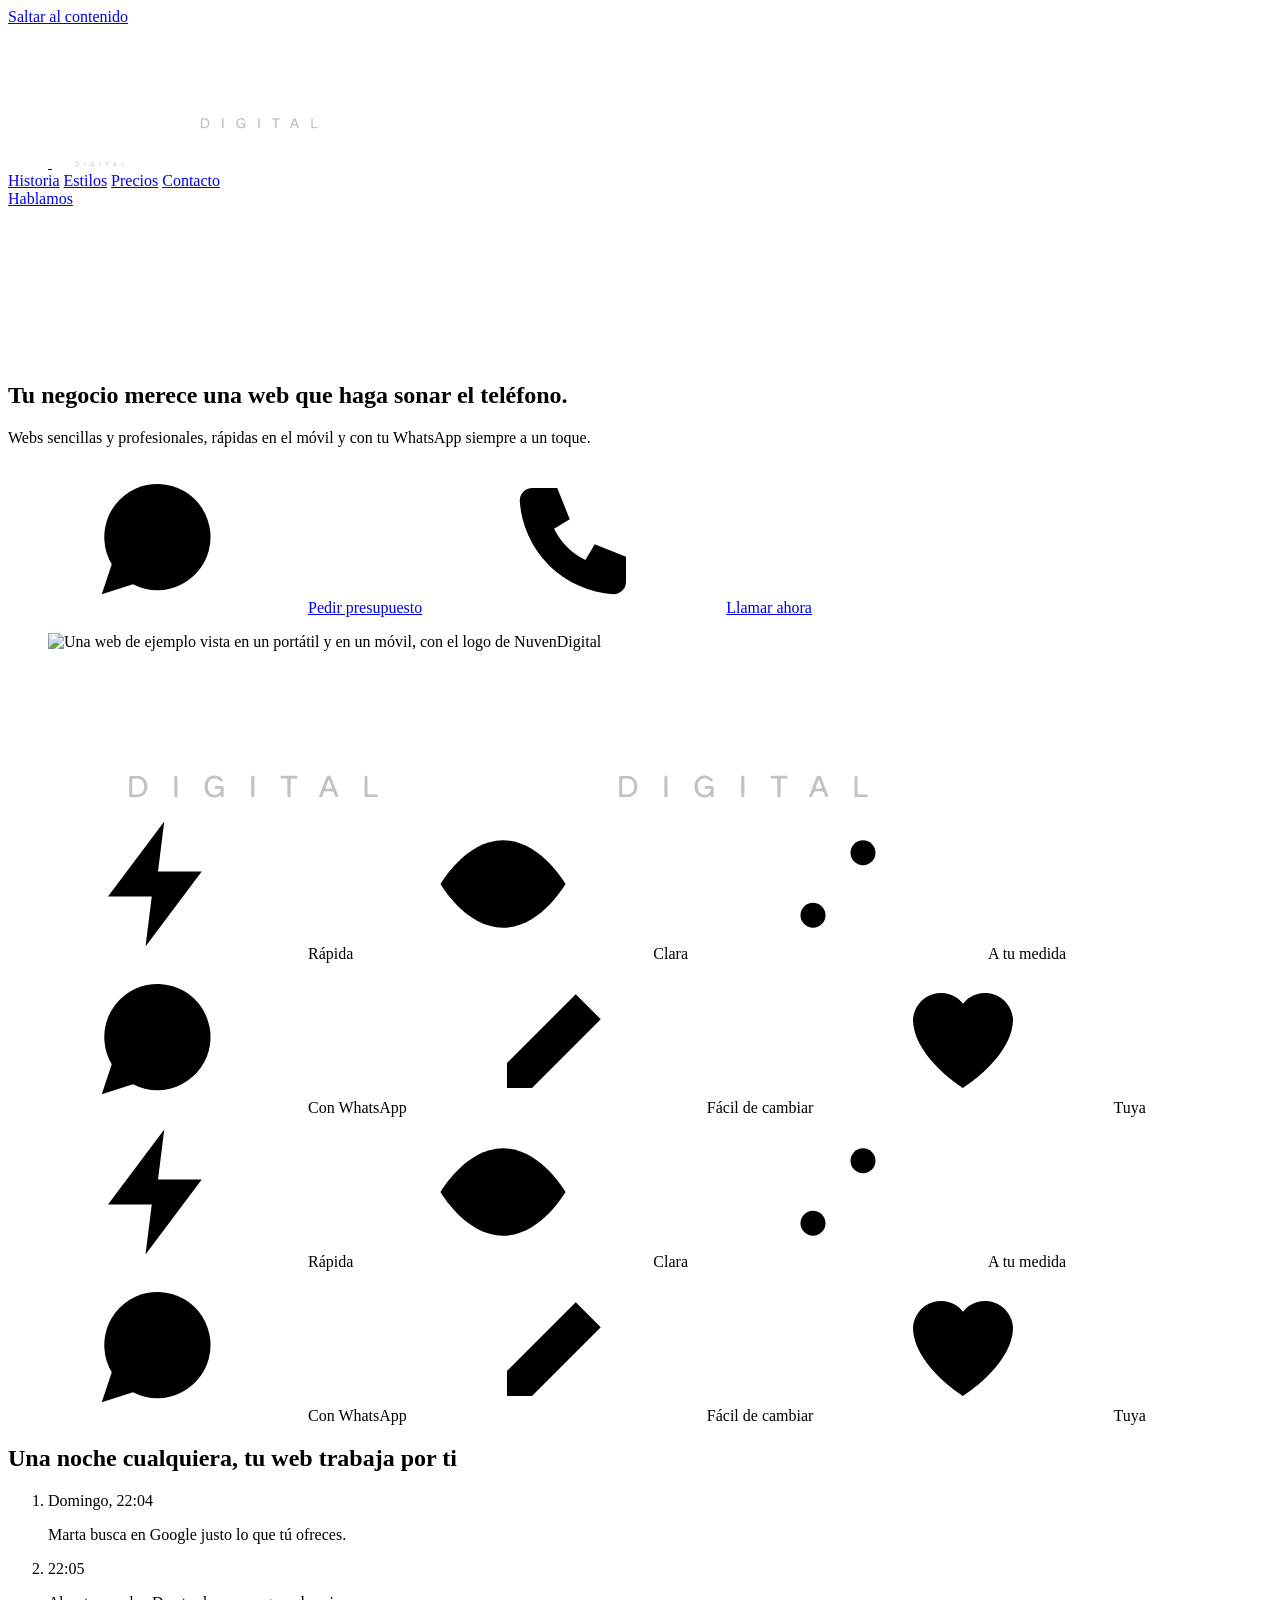
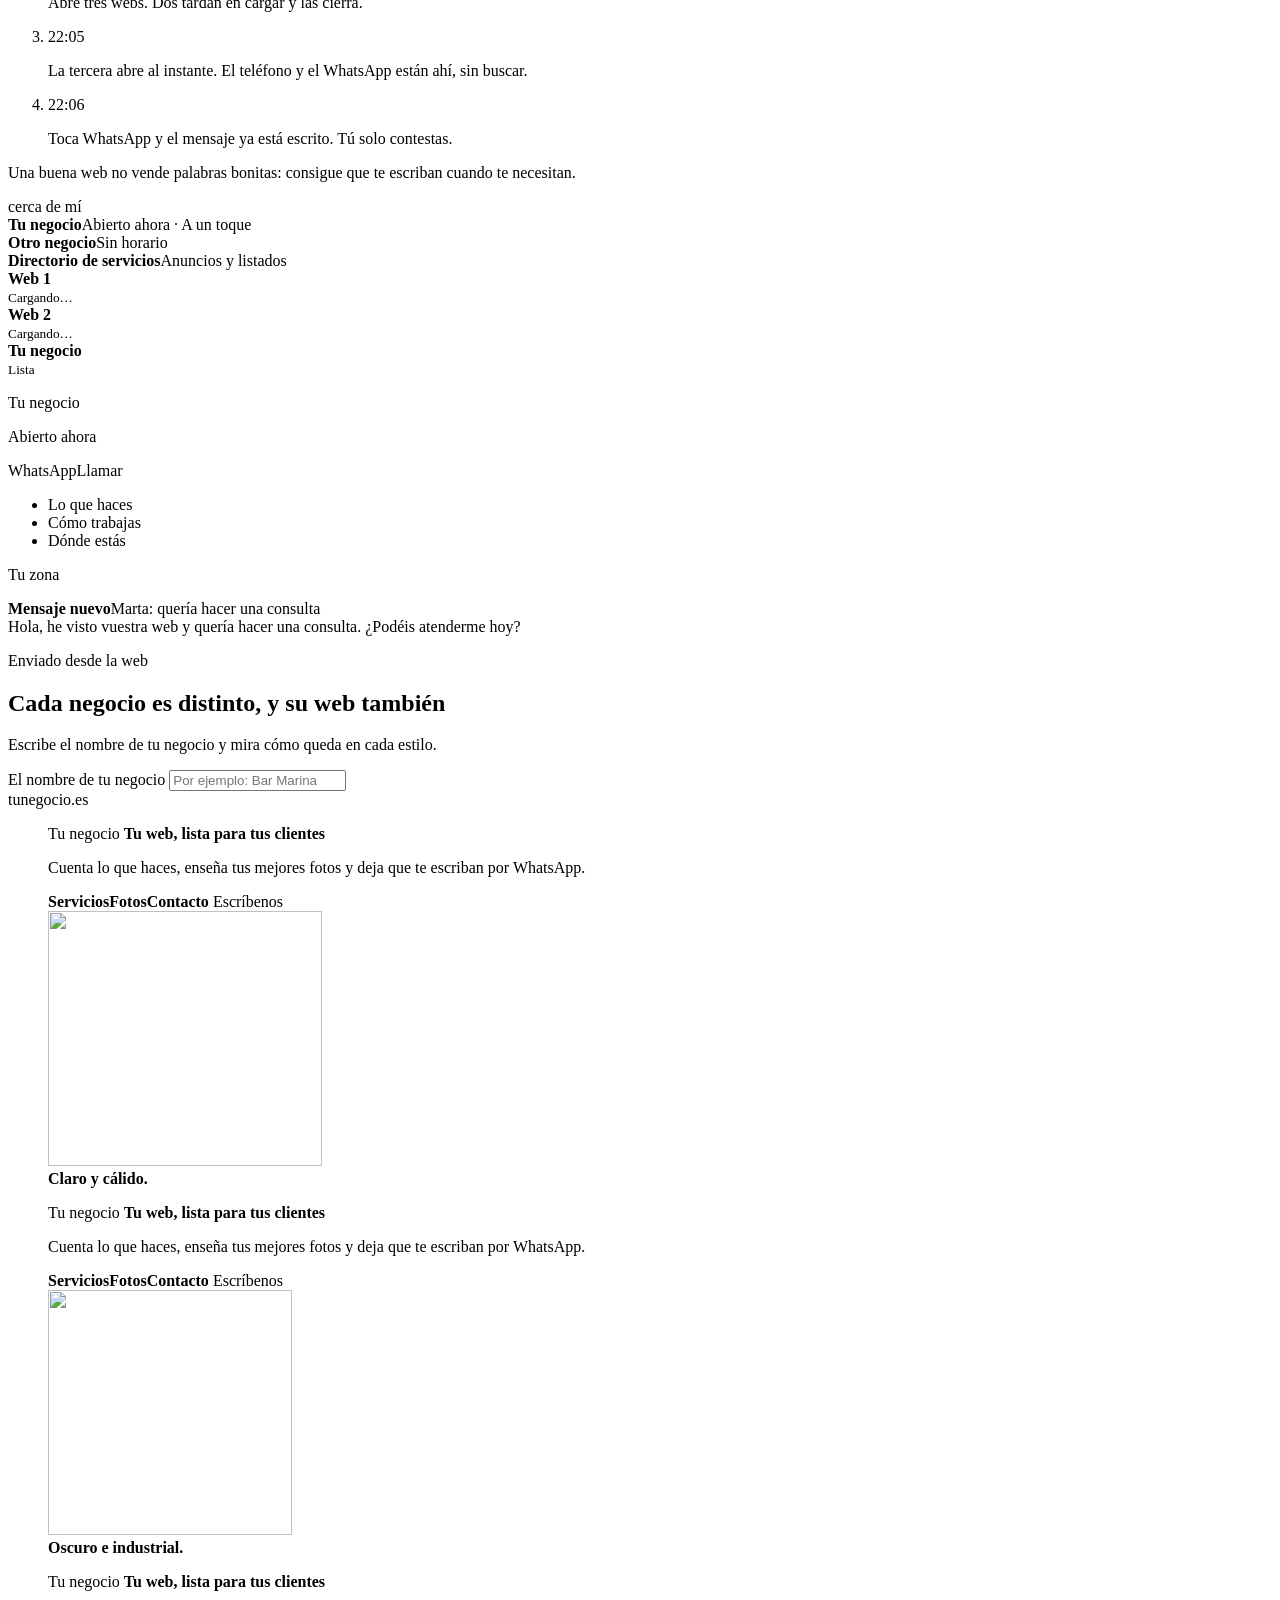
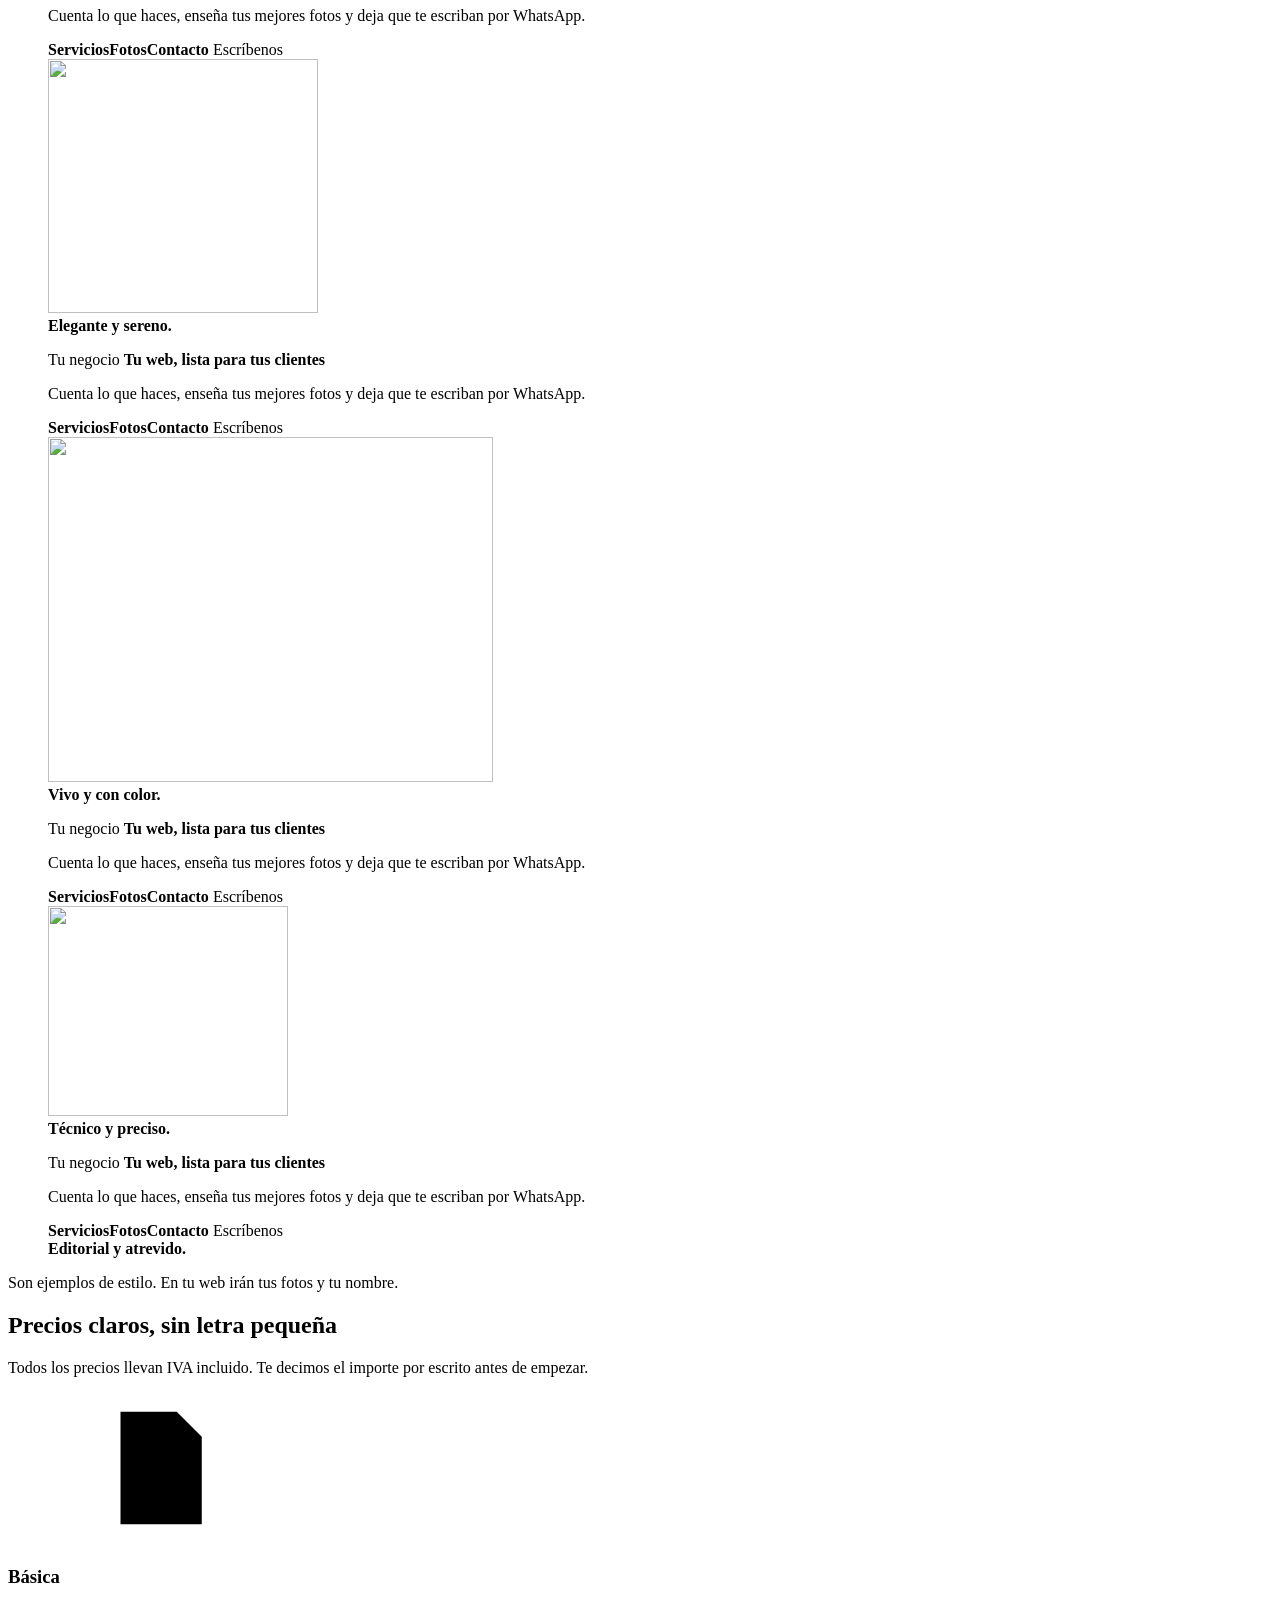
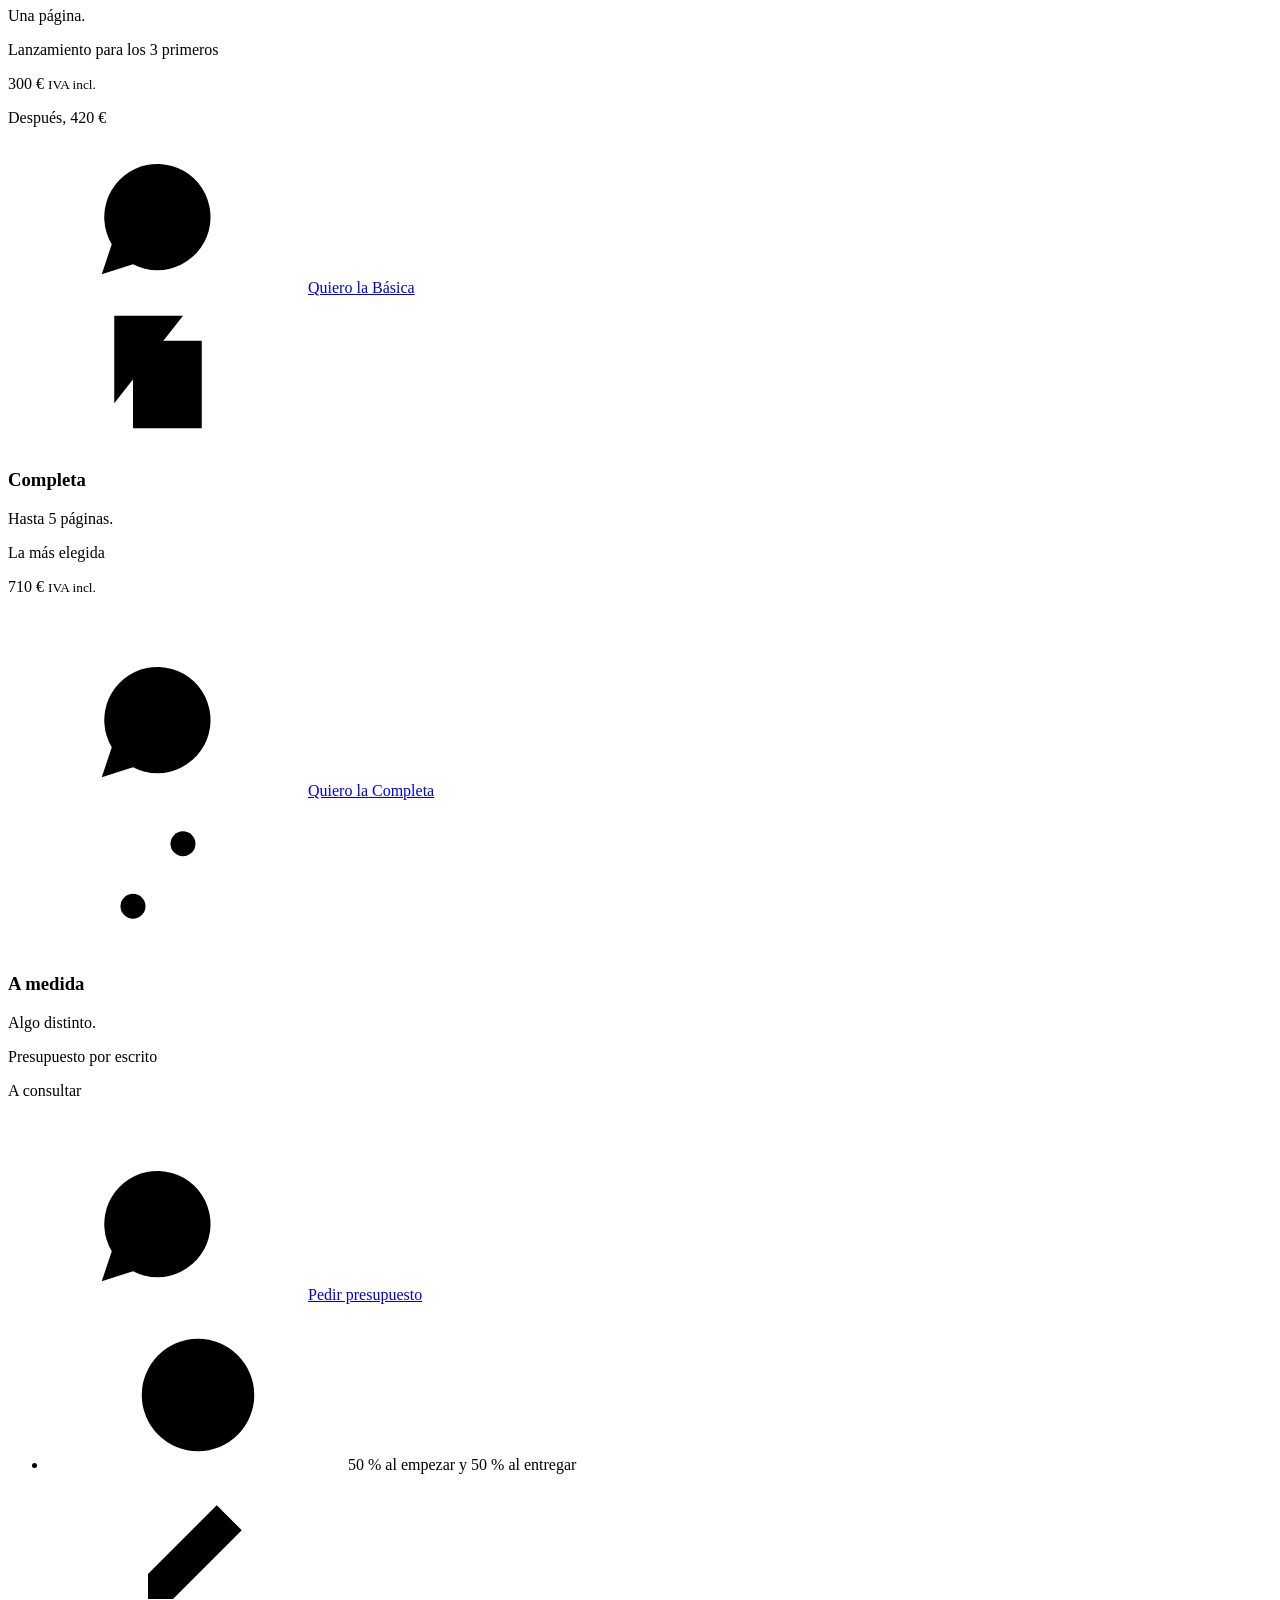
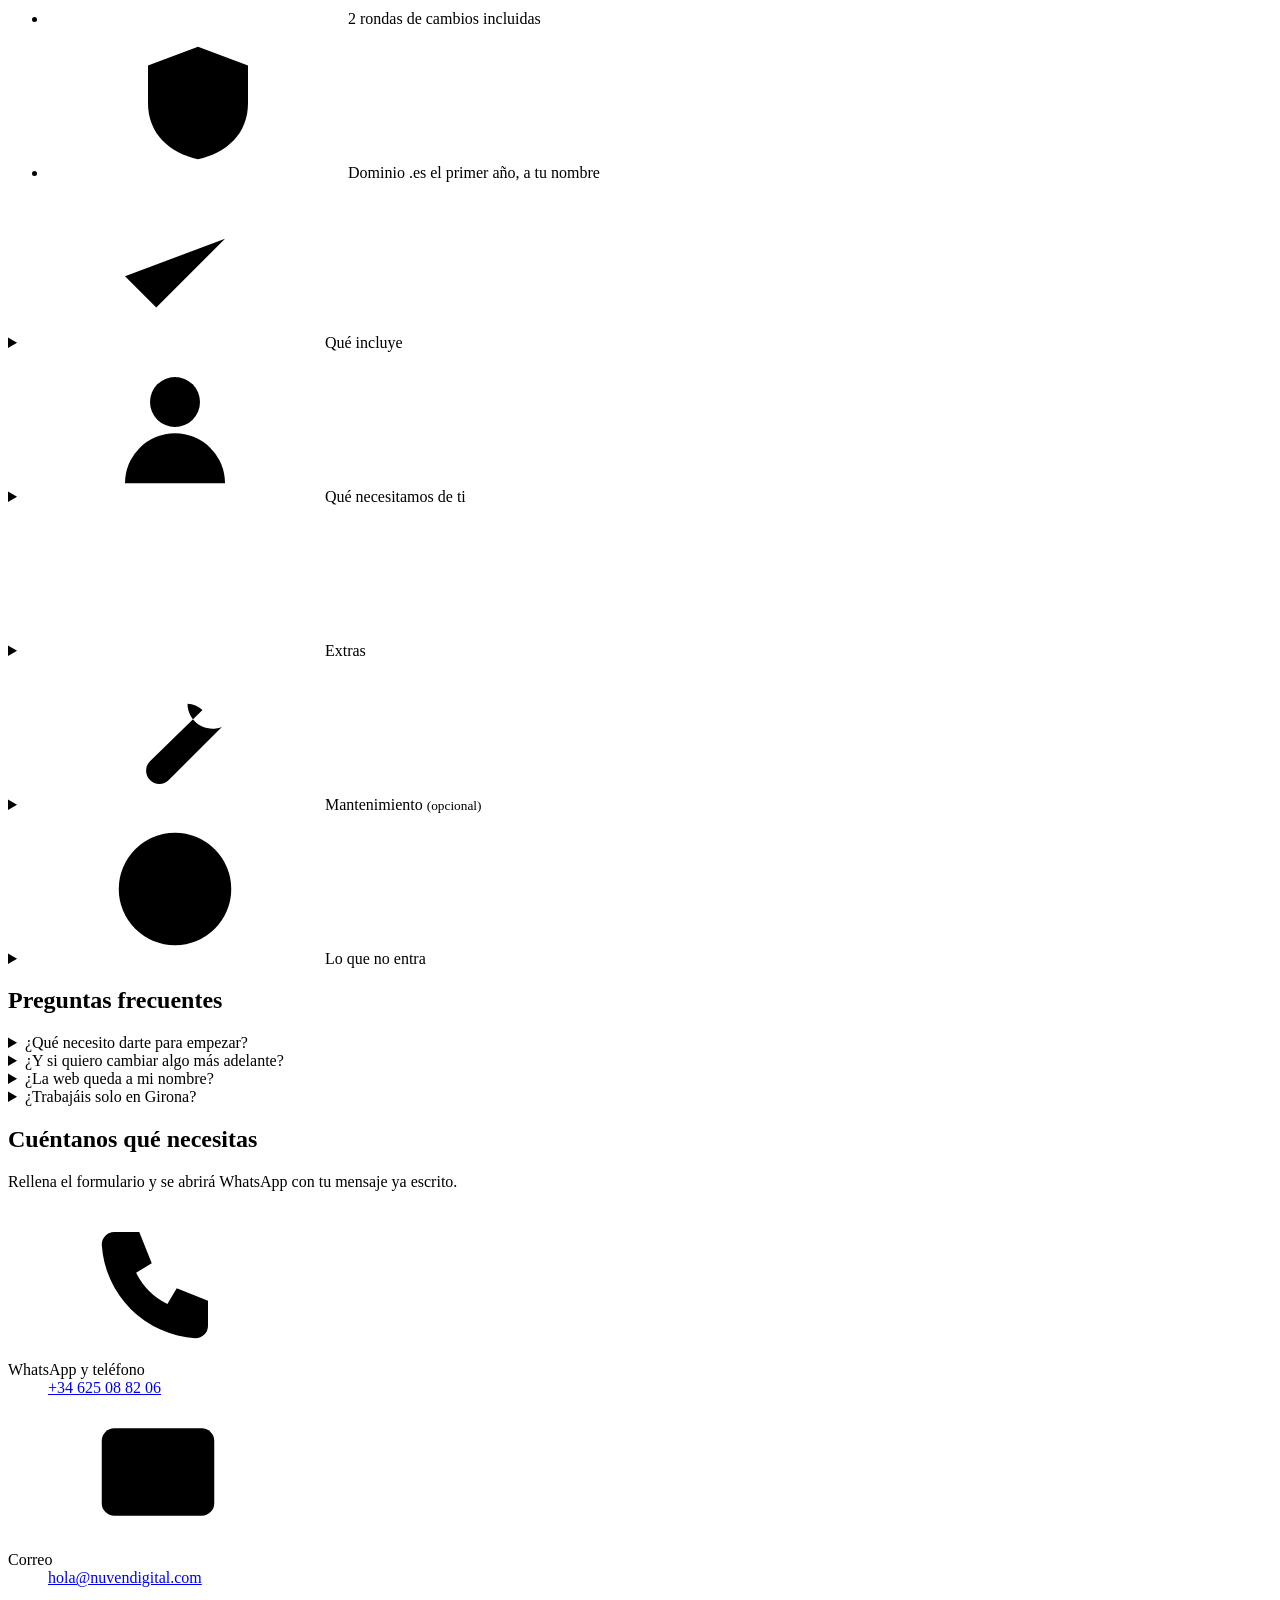
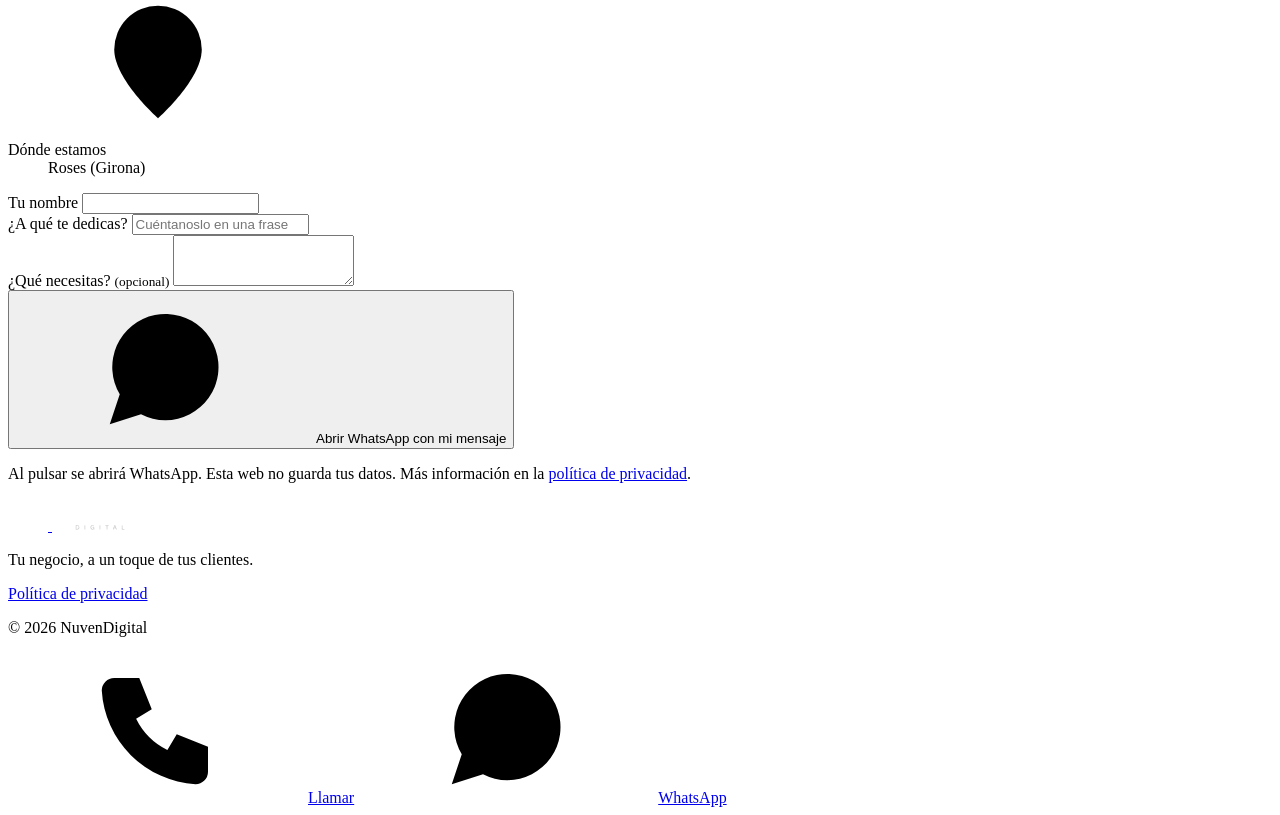
==== commit 9f1ff068: "Add files via upload" ====
--- a/index.html
+++ b/index.html
@@ -23,7 +23,7 @@
 <meta name="twitter:card" content="summary_large_image">
 <meta name="twitter:image" content="https://nuvendigital.com/assets/og-image.png">
 <link rel="preload" href="assets/fonts/sora-latin.woff2" as="font" type="font/woff2" crossorigin>
-<link rel="stylesheet" href="css/style.v9.css">
+<link rel="stylesheet" href="css/style.v10.css">
 <script>
 /* js: hay JavaScript. rm: la persona pidió reducir movimiento. live: la historia se mueve con el scroll.
    La intro se ve una vez por sesión y nunca con "reducir movimiento". */
@@ -38,6 +38,7 @@
 </head>
 <body>
 <a class="skip" href="#main">Saltar al contenido</a>
+<svg class="sprite" width="0" height="0" aria-hidden="true" focusable="false"><defs><symbol id="i-wa" viewBox="0 0 24 24"><path d="M3 21l1.6-4.8A8.5 8.5 0 1 1 8 19.4L3 21z"/><path d="M9.2 8.6c-.3 1.6 1.7 4.4 4.6 5.3l1.4-1-1.9-1.2-.8.6c-.7-.4-1.4-1.1-1.7-1.8l.7-.8-1-2z"/></symbol><symbol id="i-phone" viewBox="0 0 24 24"><path d="M5 4h4l2 5-2.5 1.5a11 11 0 0 0 5 5L15 13l5 2v4a2 2 0 0 1-2 2A16 16 0 0 1 3 6a2 2 0 0 1 2-2z"/></symbol><symbol id="i-mail" viewBox="0 0 24 24"><rect x="3" y="5" width="18" height="14" rx="2"/><path d="M3 7l9 6 9-6"/></symbol><symbol id="i-pin" viewBox="0 0 24 24"><path d="M12 21s7-6.2 7-11a7 7 0 1 0-14 0c0 4.8 7 11 7 11z"/><circle cx="12" cy="10" r="2.5"/></symbol><symbol id="i-bolt" viewBox="0 0 24 24"><path d="M13 2L4 14h7l-1 8 9-12h-7l1-8z"/></symbol><symbol id="i-eye" viewBox="0 0 24 24"><path d="M2 12s4-7 10-7 10 7 10 7-4 7-10 7S2 12 2 12z"/><circle cx="12" cy="12" r="3"/></symbol><symbol id="i-sliders" viewBox="0 0 24 24"><path d="M4 7h10M18 7h2M4 17h2M10 17h10"/><circle cx="16" cy="7" r="2"/><circle cx="8" cy="17" r="2"/></symbol><symbol id="i-chat" viewBox="0 0 24 24"><path d="M4 5h16v11H9l-5 4V5z"/></symbol><symbol id="i-edit" viewBox="0 0 24 24"><path d="M4 20h4L19 9l-4-4L4 16v4z"/><path d="M13 7l4 4"/></symbol><symbol id="i-heart" viewBox="0 0 24 24"><path d="M12 20s-8-5-8-11a4.5 4.5 0 0 1 8-2.5A4.5 4.5 0 0 1 20 9c0 6-8 11-8 11z"/></symbol><symbol id="i-page" viewBox="0 0 24 24"><path d="M6 3h9l4 4v14H6V3z"/><path d="M14 3v5h5"/></symbol><symbol id="i-pages" viewBox="0 0 24 24"><path d="M8 7h11v14H8z"/><path d="M5 17V3h11"/></symbol><symbol id="i-star" viewBox="0 0 24 24"><path d="M12 3l2.7 5.6 6.1.9-4.4 4.3 1 6.1L12 17l-5.4 2.9 1-6.1L3.2 9.5l6.1-.9L12 3z"/></symbol><symbol id="i-list" viewBox="0 0 24 24"><path d="M9 6h11M9 12h11M9 18h11M4 6h.01M4 12h.01M4 18h.01"/></symbol><symbol id="i-user" viewBox="0 0 24 24"><circle cx="12" cy="8" r="4"/><path d="M4 21a8 8 0 0 1 16 0"/></symbol><symbol id="i-tool" viewBox="0 0 24 24"><path d="M14 7a4 4 0 0 0 5.5 3.7L11 19.2a2 2 0 0 1-3-3L16.4 8A4 4 0 0 0 14 7z"/></symbol><symbol id="i-ban" viewBox="0 0 24 24"><circle cx="12" cy="12" r="9"/><path d="M5.6 5.6l12.8 12.8"/></symbol><symbol id="i-check" viewBox="0 0 24 24"><path d="M4 12.5l5 5L20 6.5"/></symbol><symbol id="i-shield" viewBox="0 0 24 24"><path d="M12 3l8 3v6c0 5-3.5 8-8 9-4.5-1-8-4-8-9V6l8-3z"/><path d="M8.5 12l2.5 2.5 4.5-5"/></symbol><symbol id="i-clock" viewBox="0 0 24 24"><circle cx="12" cy="12" r="9"/><path d="M12 7v5l3 2"/></symbol><symbol id="i-plus" viewBox="0 0 24 24"><path d="M12 5v14M5 12h14"/></symbol></defs></svg>
 
 <!-- Intro: un punto de luz se abre en línea y deja ver el logo. Ligera y una vez por sesión. -->
 <div class="intro" id="intro" aria-hidden="true">
@@ -60,8 +61,6 @@
     </a>
     <nav class="nav" aria-label="Principal">
       <a href="#historia">Historia</a>
-      <a href="#demo">Pruébala</a>
-      <a href="#conceptos">Proyectos</a>
       <a href="#proyectos">Estilos</a>
       <a href="#precios">Precios</a>
       <a href="#contacto">Contacto</a>
@@ -75,19 +74,23 @@
   <!-- 1. Inicio -->
   <section class="hero" id="inicio">
     <canvas class="field" id="field" aria-hidden="true"></canvas>
-    <div class="wrap">
-      <h1 class="hero-title">Tu negocio merece una web que haga sonar el teléfono.</h1>
-      <p class="hero-sub">Hacemos webs sencillas y profesionales para todo tipo de negocios. Se ven bien en el móvil, cargan rápido y tu WhatsApp está siempre a un toque.</p>
-      <div class="hero-cta">
-        <a class="btn btn-wa" href="https://wa.me/34625088206?text=Hola%2C%20quiero%20una%20web%20para%20mi%20negocio." rel="noopener">Pedir presupuesto por WhatsApp</a>
-        <a class="btn btn-ghost" href="tel:+34625088206">Llamar al +34 625 08 82 06</a>
-      </div>
-      <p class="hero-note">Somos un equipo pequeño de Roses, en Girona. Hablas directo con quien te hace la web.</p>
+    <div class="wrap hero-grid">
+      <div class="hero-txt">
+        <h1 class="hero-title">Tu negocio merece una web que haga sonar el teléfono.</h1>
+        <p class="hero-sub">Webs sencillas y profesionales, rápidas en el móvil y con tu WhatsApp siempre a un toque.</p>
+        <div class="hero-cta">
+          <a class="btn btn-wa" href="https://wa.me/34625088206?text=Hola%2C%20quiero%20una%20web%20para%20mi%20negocio." rel="noopener"><svg class="ic" aria-hidden="true" focusable="false"><use href="#i-wa"/></svg>Pedir presupuesto</a>
+          <a class="btn btn-ghost" href="tel:+34625088206"><svg class="ic" aria-hidden="true" focusable="false"><use href="#i-phone"/></svg>Llamar ahora</a>
+        </div>
+      </div>
+      <figure class="neon laptop" data-par="-16">
+        <img src="assets/n9-laptop.webp" width="1200" height="800" alt="Una web de ejemplo vista en un portátil y en un móvil, con el logo de NuvenDigital" decoding="async">
+      </figure>
     </div>
     <div class="giant" aria-hidden="true"><img class="g1" src="assets/logo-wordmark.svg" width="490" height="138" alt=""><img class="g2" src="assets/logo-wordmark.svg" width="490" height="138" alt=""></div>
   </section>
 
-  <div class="marquee" aria-hidden="true"><div class="mq-track"><span>Rápida</span><span>Clara</span><span>A tu medida</span><span>Con WhatsApp</span><span>Fácil de cambiar</span><span>Tuya</span><span>Rápida</span><span>Clara</span><span>A tu medida</span><span>Con WhatsApp</span><span>Fácil de cambiar</span><span>Tuya</span></div></div>
+  <div class="marquee" aria-hidden="true"><div class="mq-track"><span><svg class="ic" aria-hidden="true" focusable="false"><use href="#i-bolt"/></svg>Rápida</span><span><svg class="ic" aria-hidden="true" focusable="false"><use href="#i-eye"/></svg>Clara</span><span><svg class="ic" aria-hidden="true" focusable="false"><use href="#i-sliders"/></svg>A tu medida</span><span><svg class="ic" aria-hidden="true" focusable="false"><use href="#i-wa"/></svg>Con WhatsApp</span><span><svg class="ic" aria-hidden="true" focusable="false"><use href="#i-edit"/></svg>Fácil de cambiar</span><span><svg class="ic" aria-hidden="true" focusable="false"><use href="#i-heart"/></svg>Tuya</span><span><svg class="ic" aria-hidden="true" focusable="false"><use href="#i-bolt"/></svg>Rápida</span><span><svg class="ic" aria-hidden="true" focusable="false"><use href="#i-eye"/></svg>Clara</span><span><svg class="ic" aria-hidden="true" focusable="false"><use href="#i-sliders"/></svg>A tu medida</span><span><svg class="ic" aria-hidden="true" focusable="false"><use href="#i-wa"/></svg>Con WhatsApp</span><span><svg class="ic" aria-hidden="true" focusable="false"><use href="#i-edit"/></svg>Fácil de cambiar</span><span><svg class="ic" aria-hidden="true" focusable="false"><use href="#i-heart"/></svg>Tuya</span></div></div>
 
   <!-- 2. Historia: una noche cualquiera (se mueve con el scroll) -->
   <section class="story" id="historia" aria-labelledby="t-story">
@@ -153,96 +156,15 @@
     </div>
   </section>
 
-  <!-- 3. Demo con selector de oficio -->
-  <section class="sec" id="demo" aria-labelledby="t-demo">
-    <div class="wrap demo-grid">
-      <div>
-        <h2 id="t-demo">Escribe tu nombre y elige tu estilo</h2>
-        <p class="lead">Es una demo con datos inventados. Tu web llevaría tu nombre, tu zona, tus fotos y los colores y las letras que quieras.</p>
-        <div class="pick">
-          <label class="pick-t" for="bizName">El nombre de tu negocio</label>
-          <input class="biz" id="bizName" type="text" maxlength="26" placeholder="Escríbelo aquí" autocomplete="off">
-          <p class="pick-t" id="pk-estilo">Estilo</p>
-          <div class="chips" role="group" aria-labelledby="pk-estilo">
-            <button class="chip" type="button" data-style="nuven" aria-pressed="true">Blanco y negro</button>
-            <button class="chip" type="button" data-style="limpio" aria-pressed="false">Claro y limpio</button>
-            <button class="chip" type="button" data-style="industrial" aria-pressed="false">Industrial</button>
-            <button class="chip" type="button" data-style="elegante" aria-pressed="false">Elegante</button>
-            <button class="chip" type="button" data-style="vivo" aria-pressed="false">Color vivo</button>
-          </div>
-        </div>
-        <ul class="feat">
-          <li><h3>Pensada para el móvil</h3><p>Tus clientes te buscan desde el teléfono, así que se diseña primero para esa pantalla.</p></li>
-          <li><h3>Teléfono y WhatsApp siempre a la vista</h3><p>Botones fijos para que te llamen o te escriban sin buscar nada.</p></li>
-          <li><h3>Un formulario que abre WhatsApp</h3><p>El cliente rellena tres datos y te llega el mensaje escrito. No guardamos sus datos ni hace falta aviso de cookies.</p></li>
-          <li><h3>Preparada para Google</h3><p>Título, descripción y zona bien puestos para que te encuentren en tu pueblo.</p></li>
-          <li><h3>Ligera y rápida</h3><p>Pesa poco y abre al instante, incluso con poca cobertura.</p></li>
-        </ul>
-      </div>
-      <div class="phone-wrap">
-        <div class="phone">
-          <div class="ph-screen" id="demoScreen" data-style="nuven">
-            <div class="sc" style="opacity:1">
-              <div class="mw" id="mw" aria-live="polite">
-                <p class="mw-name" data-b="name">Tu negocio</p>
-                <p class="mw-tag" data-b="tag">Una frase que te define</p>
-                <div class="mw-btns"><span class="mw-b w">WhatsApp</span><span class="mw-b">Llamar</span></div>
-                <ul class="mw-list"><li data-b="s1">Tu primer servicio</li><li data-b="s2">Tu segundo servicio</li><li data-b="s3">Tu tercer servicio</li></ul>
-                <p class="mw-zone" data-b="zone">Tu zona</p>
-              </div>
-            </div>
-          </div>
-        </div>
-      </div>
-    </div>
-  </section>
-
-  <!-- 3c. Móvil y ordenador -->
-  <section class="sec devices" id="dispositivos" aria-labelledby="t-disp">
-    <div class="wrap dev-grid">
-      <div class="dev-text" data-r>
-        <h2 id="t-disp">Se ve bien en el móvil y en el ordenador</h2>
-        <p class="lead">Tu web se adapta sola a cada pantalla. Y lo más importante: tus clientes ven siempre el botón de llamar y el de WhatsApp.</p>
-        <ul class="ticks">
-          <li>Rápida, también con poca cobertura</li>
-          <li>Letra grande y fácil de leer</li>
-          <li>Pensada para que te escriban, no para que se pierdan</li>
-        </ul>
-      </div>
-      <div class="dev-art">
-        <figure class="neon laptop" data-par="-28" data-r>
-          <img src="assets/img/laptop-movil.webp" width="1200" height="800" alt="Una web de ejemplo vista en un portátil y en un móvil, con el logo de NuvenDigital" loading="lazy" decoding="async">
-        </figure>
-        <div class="neon panel" data-par="46" data-r role="img" aria-label="Gráfico de ejemplo: las visitas al mes van subiendo">
-          <span class="panel-t">Visitas al mes</span><span class="panel-e">Datos de ejemplo</span>
-          <div class="bars" aria-hidden="true"><i style="--h:26%"></i><i style="--h:32%"></i><i style="--h:30%"></i><i style="--h:42%"></i><i style="--h:48%"></i><i style="--h:44%"></i><i style="--h:58%"></i><i style="--h:64%"></i><i style="--h:68%"></i><i style="--h:76%"></i><i style="--h:86%"></i><i style="--h:100%"></i></div>
-        </div>
-      </div>
-    </div>
-  </section>
-
-  <!-- 3d. Conceptos de proyecto -->
-  <section class="sec concepts" id="conceptos" aria-labelledby="t-conc">
-    <div class="wrap">
-      <h2 id="t-conc" data-r>Webs de ejemplo, cada una a su manera</h2>
-      <p class="lead" data-r>Son conceptos de diseño, no clientes. Cada uno tiene su propio estilo: así podría verse tu web.</p>
-    </div>
-    <div class="wrap">
-      <div class="cards" tabindex="0" aria-label="Conceptos de web. Desliza para ver más.">
-        <figure class="neon ccard" data-r><img src="assets/img/c-obra.webp" width="505" height="330" alt="Concepto de web oscura con un titular a la izquierda y una cocina moderna a la derecha" loading="lazy" decoding="async"><figcaption><b>Concepto 1</b><span>Oscuro y cálido</span></figcaption></figure>
-        <figure class="neon ccard" data-r><img src="assets/img/c-terra.webp" width="472" height="335" alt="Concepto de web oscura con un titular a la izquierda y una bota negra y naranja a la derecha" loading="lazy" decoding="async"><figcaption><b>Concepto 2</b><span>Oscuro con acento naranja</span></figcaption></figure>
-        <figure class="neon ccard" data-r><img src="assets/img/c-cogni.webp" width="500" height="320" alt="Concepto de web oscura con un titular a la izquierda y un cerebro hecho de puntos de luz a la derecha" loading="lazy" decoding="async"><figcaption><b>Concepto 3</b><span>Oscuro y tecnológico</span></figcaption></figure>
-        <figure class="neon ccard" data-r><img src="assets/img/c-naturia.webp" width="485" height="345" alt="Concepto de web oscura con un titular a la izquierda y un jardín moderno a la derecha" loading="lazy" decoding="async"><figcaption><b>Concepto 4</b><span>Oscuro y natural</span></figcaption></figure>
-      </div>
-      <p class="fine">Imágenes de ejemplo creadas con IA para enseñar estilos. No son webs de clientes.</p>
-    </div>
-  </section>
-
   <!-- 4. Estilos: la misma web contada en seis estilos, con transición distinta (sección blanca) -->
   <section class="sec paper" id="proyectos" aria-labelledby="t-proyectos">
     <div class="wrap">
       <h2 id="t-proyectos">Cada negocio es distinto, y su web también</h2>
-      <p class="lead">Mira cómo cambia una misma web según el estilo. Desliza, usa las flechas o toca un nombre. La tuya se hace a tu gusto: colores, letra y forma de ser.</p>
+      <p class="lead">Escribe el nombre de tu negocio y mira cómo queda en cada estilo.</p>
+      <div class="pick">
+        <label class="pick-t" for="bizName">El nombre de tu negocio</label>
+        <input class="biz" id="bizName" type="text" maxlength="26" placeholder="Por ejemplo: Bar Marina" autocomplete="off">
+      </div>
     </div>
     <div class="wrap stage-wrap">
       <div class="stage" id="stage" role="group" aria-roledescription="carrusel" aria-label="Estilos de ejemplo">
@@ -251,77 +173,77 @@
           <div class="deck" id="deck">
           <figure class="slide m1 on" data-name="Claro y cálido" data-who="Cercano y acogedor" data-desc="Colores suaves, formas redondeadas y un botón naranja que invita a pulsar." data-sw="#fbebe1,#f2521b,#1d1d1d" data-url="tunegocio.es">
             <div class="m-c" aria-hidden="true">
-              <span class="m-k">Tu negocio</span>
-              <b class="m-h">Tu web, lista para tus clientes</b>
-              <p class="m-p">Cuenta lo que haces, enseña tus mejores fotos y deja que te escriban por WhatsApp.</p>
-              <span class="m-t"><b>Servicios</b><b>Fotos</b><b>Contacto</b></span>
-              <span class="m-b">Escríbenos</span>
-            </div>
-            <div class="m-img" aria-hidden="true"><img src="assets/img/f-kitchen.webp" width="274" height="255" alt="" loading="lazy" decoding="async"></div>
-            <figcaption><b>Claro y cálido.</b> Cercano y acogedor. Colores suaves, formas redondeadas y un botón naranja que invita a pulsar.</figcaption>
+              <span class="m-k" data-biz>Tu negocio</span>
+              <b class="m-h">Tu web, lista para tus clientes</b>
+              <p class="m-p">Cuenta lo que haces, enseña tus mejores fotos y deja que te escriban por WhatsApp.</p>
+              <span class="m-t"><b>Servicios</b><b>Fotos</b><b>Contacto</b></span>
+              <span class="m-b">Escríbenos</span>
+            </div>
+            <div class="m-img" aria-hidden="true"><img src="assets/n9-kitchen.webp" width="274" height="255" alt="" loading="lazy" decoding="async"></div>
+            <figcaption><b>Claro y cálido.</b></figcaption>
           </figure>
           <figure class="slide m2" data-name="Oscuro e industrial" data-who="Fuerte y directo" data-desc="Fondo negro, letra condensada en mayúsculas y un amarillo que se ve de lejos." data-sw="#111315,#fcc204,#8a8a8a" data-url="tunegocio.es">
             <div class="m-c" aria-hidden="true">
-              <span class="m-k">Tu negocio</span>
-              <b class="m-h">Tu web, lista para tus clientes</b>
-              <p class="m-p">Cuenta lo que haces, enseña tus mejores fotos y deja que te escriban por WhatsApp.</p>
-              <span class="m-t"><b>Servicios</b><b>Fotos</b><b>Contacto</b></span>
-              <span class="m-b">Escríbenos</span>
-            </div>
-            <div class="m-img" aria-hidden="true"><img src="assets/img/f-shoe.webp" width="244" height="245" alt="" loading="lazy" decoding="async"></div>
-            <figcaption><b>Oscuro e industrial.</b> Fuerte y directo. Fondo negro, letra condensada en mayúsculas y un amarillo que se ve de lejos.</figcaption>
+              <span class="m-k" data-biz>Tu negocio</span>
+              <b class="m-h">Tu web, lista para tus clientes</b>
+              <p class="m-p">Cuenta lo que haces, enseña tus mejores fotos y deja que te escriban por WhatsApp.</p>
+              <span class="m-t"><b>Servicios</b><b>Fotos</b><b>Contacto</b></span>
+              <span class="m-b">Escríbenos</span>
+            </div>
+            <div class="m-img" aria-hidden="true"><img src="assets/n9-shoe.webp" width="244" height="245" alt="" loading="lazy" decoding="async"></div>
+            <figcaption><b>Oscuro e industrial.</b></figcaption>
           </figure>
           <figure class="slide m3" data-name="Elegante y sereno" data-who="Sereno y cuidado" data-desc="Letra con serifa, mucho aire y tonos tierra. Transmite calma y cuidado." data-sw="#f3ece2,#8a6a4a,#2b2420" data-url="tunegocio.es">
             <div class="m-c" aria-hidden="true">
-              <span class="m-k">Tu negocio</span>
-              <b class="m-h">Tu web, lista para tus clientes</b>
-              <p class="m-p">Cuenta lo que haces, enseña tus mejores fotos y deja que te escriban por WhatsApp.</p>
-              <span class="m-t"><b>Servicios</b><b>Fotos</b><b>Contacto</b></span>
-              <span class="m-b">Escríbenos</span>
-            </div>
-            <div class="m-img" aria-hidden="true"><img src="assets/img/f-garden.webp" width="270" height="254" alt="" loading="lazy" decoding="async"></div>
-            <figcaption><b>Elegante y sereno.</b> Sereno y cuidado. Letra con serifa, mucho aire y tonos tierra. Transmite calma y cuidado.</figcaption>
+              <span class="m-k" data-biz>Tu negocio</span>
+              <b class="m-h">Tu web, lista para tus clientes</b>
+              <p class="m-p">Cuenta lo que haces, enseña tus mejores fotos y deja que te escriban por WhatsApp.</p>
+              <span class="m-t"><b>Servicios</b><b>Fotos</b><b>Contacto</b></span>
+              <span class="m-b">Escríbenos</span>
+            </div>
+            <div class="m-img" aria-hidden="true"><img src="assets/n9-garden.webp" width="270" height="254" alt="" loading="lazy" decoding="async"></div>
+            <figcaption><b>Elegante y sereno.</b></figcaption>
           </figure>
           <figure class="slide m4" data-name="Vivo y con color" data-who="Alegre y divertido" data-desc="Colores fuertes y formas que se salen de la caja. Cercano, alegre y fácil de recordar." data-sw="#ffd83d,#2f5bff,#ff4d6d" data-url="tunegocio.es">
             <div class="m-c" aria-hidden="true">
-              <span class="m-k">Tu negocio</span>
-              <b class="m-h">Tu web, lista para tus clientes</b>
-              <p class="m-p">Cuenta lo que haces, enseña tus mejores fotos y deja que te escriban por WhatsApp.</p>
-              <span class="m-t"><b>Servicios</b><b>Fotos</b><b>Contacto</b></span>
-              <span class="m-b">Escríbenos</span>
-            </div>
-            <div class="m-img" aria-hidden="true"><img src="assets/img/f-house.webp" width="445" height="345" alt="" loading="lazy" decoding="async"></div>
-            <figcaption><b>Vivo y con color.</b> Alegre y divertido. Colores fuertes y formas que se salen de la caja. Cercano, alegre y fácil de recordar.</figcaption>
+              <span class="m-k" data-biz>Tu negocio</span>
+              <b class="m-h">Tu web, lista para tus clientes</b>
+              <p class="m-p">Cuenta lo que haces, enseña tus mejores fotos y deja que te escriban por WhatsApp.</p>
+              <span class="m-t"><b>Servicios</b><b>Fotos</b><b>Contacto</b></span>
+              <span class="m-b">Escríbenos</span>
+            </div>
+            <div class="m-img" aria-hidden="true"><img src="assets/n9-house.webp" width="445" height="345" alt="" loading="lazy" decoding="async"></div>
+            <figcaption><b>Vivo y con color.</b></figcaption>
           </figure>
           <figure class="slide m5" data-name="Técnico y preciso" data-who="Serio y preciso" data-desc="Cuadrícula de plano, letra tipo máquina y un verde de pantalla. Serio y ordenado." data-sw="#06130f,#38f2a5,#d9fff0" data-url="tunegocio.es">
             <div class="m-c" aria-hidden="true">
-              <span class="m-k">Tu negocio</span>
-              <b class="m-h">Tu web, lista para tus clientes</b>
-              <p class="m-p">Cuenta lo que haces, enseña tus mejores fotos y deja que te escriban por WhatsApp.</p>
-              <span class="m-t"><b>Servicios</b><b>Fotos</b><b>Contacto</b></span>
-              <span class="m-b">Escríbenos</span>
-            </div>
-            <div class="m-img" aria-hidden="true"><img src="assets/img/f-brain.webp" width="240" height="210" alt="" loading="lazy" decoding="async"></div>
-            <figcaption><b>Técnico y preciso.</b> Serio y preciso. Cuadrícula de plano, letra tipo máquina y un verde de pantalla. Serio y ordenado.</figcaption>
+              <span class="m-k" data-biz>Tu negocio</span>
+              <b class="m-h">Tu web, lista para tus clientes</b>
+              <p class="m-p">Cuenta lo que haces, enseña tus mejores fotos y deja que te escriban por WhatsApp.</p>
+              <span class="m-t"><b>Servicios</b><b>Fotos</b><b>Contacto</b></span>
+              <span class="m-b">Escríbenos</span>
+            </div>
+            <div class="m-img" aria-hidden="true"><img src="assets/n9-brain.webp" width="240" height="210" alt="" loading="lazy" decoding="async"></div>
+            <figcaption><b>Técnico y preciso.</b></figcaption>
           </figure>
           <figure class="slide m6" data-name="Editorial y atrevido" data-who="Atrevido y con carácter" data-desc="Titulares enormes, bordes gruesos y contraste. Para quien quiere destacar." data-sw="#f4f1ea,#111111,#ff5a1f" data-url="tunegocio.es">
             <div class="m-c" aria-hidden="true">
-              <span class="m-k">Tu negocio</span>
+              <span class="m-k" data-biz>Tu negocio</span>
               <b class="m-h">Tu web, lista para tus clientes</b>
               <p class="m-p">Cuenta lo que haces, enseña tus mejores fotos y deja que te escriban por WhatsApp.</p>
               <span class="m-t"><b>Servicios</b><b>Fotos</b><b>Contacto</b></span>
               <span class="m-b">Escríbenos</span>
             </div>
             <div class="m-img" aria-hidden="true"></div>
-            <figcaption><b>Editorial y atrevido.</b> Atrevido y con carácter. Titulares enormes, bordes gruesos y contraste. Para quien quiere destacar.</figcaption>
+            <figcaption><b>Editorial y atrevido.</b></figcaption>
           </figure>
           </div>
         </div>
         <div class="stage-ui" id="stageUi" hidden>
           <div class="stage-cap" aria-live="polite">
             <h3 id="stName">Claro y cálido</h3>
-            <p id="stDesc"></p>
-            <p class="work-style"><span class="sws" id="stSw" aria-hidden="true"></span><span id="stWho"></span></p>
+            <p id="stDesc" hidden></p>
+            <p class="work-style"><span class="sws" id="stSw" aria-hidden="true"></span><span id="stWho" hidden></span></p>
           </div>
           <div class="stage-bar">
             <button class="sbtn" type="button" id="stPrev" aria-label="Estilo anterior">&larr;</button>
@@ -331,83 +253,100 @@
           </div>
         </div>
       </div>
-      <p class="lead" style="margin-top:1.2rem">Son ejemplos de estilo, no clientes. Las fotos son imágenes de ejemplo hechas con IA; en tu web irán las tuyas, las de tus trabajos reales.</p>
+      <p class="fine">Son ejemplos de estilo. En tu web irán tus fotos y tu nombre.</p>
     </div>
   </section>
 
   <!-- 5. Precios -->
   <section class="sec" id="precios" aria-labelledby="t-precios">
     <div class="wrap">
-      <h2 id="t-precios" data-r>Tu web, hecha y publicada. Sin líos técnicos.</h2>
-      <p class="lead" data-r>Hacemos webs sencillas y cuidadas para negocios: tú nos cuentas qué haces y nosotros nos encargamos del resto. Al final tienes una web que se ve bien en el móvil, con tu teléfono, tu WhatsApp y tus trabajos, a tu nombre y lista para que te encuentren.</p>
+      <h2 id="t-precios" data-r>Precios claros, sin letra pequeña</h2>
+      <p class="lead" data-r>Todos los precios llevan IVA incluido. Te decimos el importe por escrito antes de empezar.</p>
+      <div class="plans">
+        <article class="plan neon" data-r>
+          <svg class="ic" aria-hidden="true" focusable="false"><use href="#i-page"/></svg>
+          <h3>Básica</h3>
+          <p class="plan-d">Una página.</p>
+          <p class="badge">Lanzamiento para los 3 primeros</p>
+          <p class="price">300 € <small>IVA incl.</small></p>
+          <p class="was">Después, 420 €</p>
+          <a class="btn btn-ghost" href="https://wa.me/34625088206?text=Hola%2C%20me%20interesa%20la%20web%20B%C3%A1sica%20de%20300%20%E2%82%AC." rel="noopener"><svg class="ic" aria-hidden="true" focusable="false"><use href="#i-wa"/></svg>Quiero la Básica</a>
+        </article>
+        <article class="plan plan-main neon" data-r style="--d:.08s">
+          <svg class="ic" aria-hidden="true" focusable="false"><use href="#i-pages"/></svg>
+          <h3>Completa</h3>
+          <p class="plan-d">Hasta 5 páginas.</p>
+          <p class="badge">La más elegida</p>
+          <p class="price">710 € <small>IVA incl.</small></p>
+          <p class="was">&nbsp;</p>
+          <a class="btn btn-dark" href="https://wa.me/34625088206?text=Hola%2C%20me%20interesa%20la%20web%20Completa%20%28hasta%205%20p%C3%A1ginas%29." rel="noopener"><svg class="ic" aria-hidden="true" focusable="false"><use href="#i-wa"/></svg>Quiero la Completa</a>
+        </article>
+        <article class="plan neon" data-r style="--d:.16s">
+          <svg class="ic" aria-hidden="true" focusable="false"><use href="#i-sliders"/></svg>
+          <h3>A medida</h3>
+          <p class="plan-d">Algo distinto.</p>
+          <p class="badge">Presupuesto por escrito</p>
+          <p class="price">A consultar</p>
+          <p class="was">&nbsp;</p>
+          <a class="btn btn-ghost" href="https://wa.me/34625088206?text=Hola%2C%20quiero%20una%20web%20a%20medida." rel="noopener"><svg class="ic" aria-hidden="true" focusable="false"><use href="#i-wa"/></svg>Pedir presupuesto</a>
+        </article>
+      </div>
+      <ul class="perks" data-r>
+        <li><svg class="ic" aria-hidden="true" focusable="false"><use href="#i-clock"/></svg><span>50 % al empezar y 50 % al entregar</span></li>
+        <li><svg class="ic" aria-hidden="true" focusable="false"><use href="#i-edit"/></svg><span>2 rondas de cambios incluidas</span></li>
+        <li><svg class="ic" aria-hidden="true" focusable="false"><use href="#i-shield"/></svg><span>Dominio .es el primer año, a tu nombre</span></li>
+      </ul>
+
       <div class="two">
-        <details class="neon card acc" data-r open><summary>Qué incluye</summary><div class="acc-b">
+        <details class="neon card acc" data-r><summary><svg class="ic" aria-hidden="true" focusable="false"><use href="#i-check"/></svg>Qué incluye</summary><div class="acc-b">
           <ul class="ticks">
-            <li>Una web adaptada al móvil, con botones para llamar y escribir por WhatsApp</li>
-            <li>Tus servicios, tu zona, tus horarios y tus fotos reales</li>
-            <li>Formulario de contacto que abre WhatsApp con el mensaje ya escrito</li>
+            <li>Web adaptada al móvil, con botones para llamar y escribir por WhatsApp</li>
+            <li>Tus servicios, tu zona, tus horarios y tus fotos</li>
+            <li>Formulario que abre WhatsApp con el mensaje ya escrito</li>
             <li>Cómo llegar (enlace a Google Maps)</li>
             <li>Textos legales básicos (aviso legal y privacidad)</li>
-            <li>Publicación en internet con tu dominio, a tu nombre</li>
+            <li>Publicación con dominio .es el primer año, registrado a tu nombre</li>
             <li>2 rondas de cambios antes de publicar</li>
-            <li>Entrega de todos los archivos y una hoja de instrucciones</li>
+            <li>Todos los archivos y una hoja de instrucciones</li>
           </ul>
         </div></details>
-        <details class="neon card acc" data-r style="--d:.1s"><summary>Qué necesitamos de ti</summary><div class="acc-b">
+        <details class="neon card acc" data-r style="--d:.1s"><summary><svg class="ic" aria-hidden="true" focusable="false"><use href="#i-user"/></svg>Qué necesitamos de ti</summary><div class="acc-b">
           <ul class="ticks">
             <li>Qué haces, en una frase, y en qué zona trabajas</li>
             <li>Tus servicios, tu horario, tu teléfono y tu WhatsApp</li>
-            <li>Fotos reales de tus trabajos (con el móvil sirve)</li>
+            <li>Fotos reales (con el móvil sirve)</li>
             <li>Tu logo, si tienes</li>
-            <li>Opiniones de clientes solo si son reales y tienen su permiso</li>
+            <li>Opiniones de clientes, solo si son reales y con su permiso</li>
           </ul>
         </div></details>
-      </div>
-      <div class="plans">
-        <article class="plan neon" data-r>
-          <h3>Básica</h3>
-          <p class="plan-d">Una página.</p>
-          <p class="price"><span class="tbd">Precio por confirmar</span></p>
-          <a class="btn btn-ghost" href="https://wa.me/34625088206?text=Hola%2C%20me%20interesa%20la%20web%20B%C3%A1sica%20%28una%20p%C3%A1gina%29." rel="noopener">Pedir presupuesto</a>
-        </article>
-        <article class="plan plan-main neon" data-r style="--d:.08s">
-          <h3>Completa</h3>
-          <p class="plan-d">Hasta 5 páginas.</p>
-          <p class="price"><span class="tbd">Precio por confirmar</span></p>
-          <a class="btn btn-dark" href="https://wa.me/34625088206?text=Hola%2C%20me%20interesa%20la%20web%20Completa%20%28hasta%205%20p%C3%A1ginas%29." rel="noopener">Pedir presupuesto</a>
-        </article>
-        <article class="plan neon" data-r style="--d:.16s">
-          <h3>A medida</h3>
-          <p class="plan-d">Algo distinto. Te lo presupuestamos por escrito.</p>
-          <p class="price"><span class="tbd">Precio por confirmar</span></p>
-          <a class="btn btn-ghost" href="https://wa.me/34625088206?text=Hola%2C%20quiero%20una%20web%20a%20medida." rel="noopener">Pedir presupuesto</a>
-        </article>
-      </div>
-      <p class="fine">Precios cerrados, sin letra pequeña. Todo lo que se salga de lo pactado, te lo presupuestamos antes de hacerlo.</p>
-
-      <div class="two two-b">
-        <details class="neon card acc" data-r><summary>Mantenimiento <small>(opcional)</small></summary><div class="acc-b">
-          <p class="price"><span class="tbd">Precio por confirmar</span> <small>al mes</small></p>
-          <p>Una web no se rompe, pero un negocio cambia: horarios, teléfono, servicios, fotos nuevas. Con el mantenimiento nos escribes por WhatsApp lo que quieres cambiar y lo hacemos nosotros. Incluye:</p>
+        <details class="neon card acc" data-r><summary><svg class="ic" aria-hidden="true" focusable="false"><use href="#i-plus"/></svg>Extras</summary><div class="acc-b">
+          <ul class="xtra">
+            <li><span>Página adicional</span><b>70 €</b></li>
+            <li><span>Segundo idioma</span><b>120 €</b></li>
+            <li><span>Logo</span><b>60 €</b></li>
+            <li><span>Entrega urgente</span><b>+30 %</b></li>
+            <li><span>Hora extra de trabajo</span><b>30 €</b></li>
+          </ul>
+        </div></details>
+        <details class="neon card acc" data-r style="--d:.1s"><summary><svg class="ic" aria-hidden="true" focusable="false"><use href="#i-tool"/></svg>Mantenimiento <small>(opcional)</small></summary><div class="acc-b">
+          <p class="price">50 €<small>/mes · IVA incluido · sin permanencia</small></p>
+          <p>Incluye:</p>
           <ul class="ticks">
-            <li>Hasta 1 hora de cambios al mes (textos, horarios, fotos...)</li>
-            <li>Revisar que la web funciona y que el formulario te llega</li>
-            <li>Avisarte cuando toque renovar el dominio</li>
-            <li>Una copia de seguridad de tu web</li>
+            <li>Cambios de contenido (textos, fotos, horarios, precios, datos de contacto) cuando los necesites, dentro de un uso razonable</li>
+            <li>Vigilar que la web y el formulario funcionan</li>
+            <li>Copia de seguridad y aviso de renovación del dominio</li>
             <li>Respuesta en un máximo de 48 horas laborables</li>
           </ul>
-          <p>Sin permanencia: la cancelas cuando quieras avisando con 30 días.</p>
-          <p class="fine">¿No lo quieres? Perfecto. Tu web sigue funcionando igual. Los cambios se cobran uno a uno con un precio cerrado que te decimos antes.</p>
-          <p class="fine">La mensualidad no es el alojamiento de la web. El dominio lo pagas tú al registrador y el hosting lo contratas a tu nombre; hoy la opción que usamos es gratuita, y si algún día cambia, lo decides tú.</p>
+          <p>No incluye (se presupuesta antes): páginas nuevas, rediseños, idiomas o funciones nuevas. Si un mes necesitas muchísimos cambios, lo hablamos antes de cobrarte nada más.</p>
+          <p class="fine">Cancelas cuando quieras avisando con 30 días.</p>
         </div></details>
-        <details class="neon card acc" data-r style="--d:.1s"><summary>Lo que no entra en el precio</summary><div class="acc-b">
-          <p>Para que no haya sorpresas:</p>
+        <details class="neon card acc" data-r><summary><svg class="ic" aria-hidden="true" focusable="false"><use href="#i-ban"/></svg>Lo que no entra</summary><div class="acc-b">
           <ul class="ticks no">
             <li>Tienda online, pagos o reservas</li>
-            <li>Redactar tus textos desde cero, hacer fotos o diseñar tu logo (el logo lo podemos hacer como extra)</li>
+            <li>Redactar tus textos desde cero o hacer fotos (el logo es un extra de 60 €)</li>
             <li>Anuncios o gestión de redes sociales</li>
-            <li>Coste del dominio (lo pagas tú, unos euros al año)</li>
-            <li>Más de 2 rondas de cambios: te decimos el precio antes de hacerlo</li>
+            <li>El dominio a partir del segundo año (te avisamos antes de renovarlo)</li>
+            <li>Más de 2 rondas de cambios: hora extra a 30 €, y te lo decimos antes</li>
           </ul>
         </div></details>
       </div>
@@ -421,28 +360,20 @@
       <div class="faq">
         <details>
           <summary>¿Qué necesito darte para empezar?</summary>
-          <p>Qué haces y en qué zona trabajas, tus servicios, tu horario, tu teléfono y tu WhatsApp, fotos reales de tus trabajos (con el móvil sirve) y tu logo, si tienes. Si te falta algo, te ayudamos a conseguirlo.</p>
-        </details>
-        <details>
-          <summary>¿Necesito saber de informática?</summary>
-          <p>No. Tú nos cuentas lo que haces y nosotros nos encargamos de lo técnico. Al final te entregamos todos los archivos y una hoja de instrucciones.</p>
+          <p>Qué haces y en qué zona, tus servicios, tu horario, tu teléfono y tu WhatsApp, algunas fotos (con el móvil sirve) y tu logo, si tienes. Si te falta algo, te ayudamos a conseguirlo.</p>
         </details>
         <details>
           <summary>¿Y si quiero cambiar algo más adelante?</summary>
-          <p>Escríbenos por WhatsApp y lo vemos. Si prefieres no preocuparte, el mantenimiento incluye hasta 1 hora de cambios al mes. Si no lo contratas, los cambios se cobran uno a uno con un precio cerrado que te decimos antes.</p>
+          <p>Escríbenos por WhatsApp. Con el mantenimiento (50 €/mes) los cambios van incluidos. Sin él, se cobran por horas a 30 € y te decimos el importe antes de hacer nada.</p>
+        </details>
+        <details>
+          <summary>¿La web queda a mi nombre?</summary>
+          <p>Sí. El dominio .es va incluido el primer año y se registra a tu nombre. A partir del segundo año lo renuevas tú, y te avisamos antes de que toque.</p>
         </details>
         <details>
           <summary>¿Trabajáis solo en Girona?</summary>
           <p>Estamos en Roses, pero trabajamos con negocios de cualquier zona porque todo se hace por WhatsApp y teléfono.</p>
         </details>
-        <details>
-          <summary>¿Cuánto cuesta una web?</summary>
-          <p>Tenemos tres opciones: Básica (una página), Completa (hasta 5 páginas) y A medida. Los precios son cerrados: te decimos el importe por escrito antes de empezar, sin letra pequeña.</p>
-        </details>
-        <details>
-          <summary>¿La web queda a mi nombre?</summary>
-          <p>Sí. El dominio lo pagas tú al registrador y el hosting lo contratas a tu nombre. Hoy la opción que usamos es gratuita, y si algún día cambia, lo decides tú.</p>
-        </details>
       </div>
     </div>
   </section>
@@ -452,16 +383,11 @@
     <div class="wrap contact">
       <div>
         <h2 id="t-contacto">Cuéntanos qué necesitas</h2>
-        <p class="lead">Rellena el formulario y se abrirá WhatsApp con tu mensaje ya escrito. Solo tienes que enviarlo.</p>
-        <ol class="next">
-          <li>Te respondemos por WhatsApp.</li>
-          <li>Te enseñamos un borrador en tu propio móvil.</li>
-          <li>Lo ajustamos contigo y la publicamos.</li>
-        </ol>
+        <p class="lead">Rellena el formulario y se abrirá WhatsApp con tu mensaje ya escrito.</p>
         <dl class="info">
-          <div><dt>WhatsApp y teléfono</dt><dd><a href="tel:+34625088206">+34 625 08 82 06</a></dd></div>
-          <div><dt>Correo</dt><dd><a href="mailto:hola@nuvendigital.com">hola@nuvendigital.com</a></dd></div>
-          <div><dt>Dónde estamos</dt><dd>Roses (Girona)</dd></div>
+          <div><svg class="ic" aria-hidden="true" focusable="false"><use href="#i-phone"/></svg><dt>WhatsApp y teléfono</dt><dd><a href="tel:+34625088206">+34 625 08 82 06</a></dd></div>
+          <div><svg class="ic" aria-hidden="true" focusable="false"><use href="#i-mail"/></svg><dt>Correo</dt><dd><a href="mailto:hola@nuvendigital.com">hola@nuvendigital.com</a></dd></div>
+          <div><svg class="ic" aria-hidden="true" focusable="false"><use href="#i-pin"/></svg><dt>Dónde estamos</dt><dd>Roses (Girona)</dd></div>
         </dl>
       </div>
       <form class="form neon" id="waForm" action="https://wa.me/34625088206" method="get" novalidate>
@@ -479,7 +405,7 @@
           <label for="f-msg">¿Qué necesitas? <small>(opcional)</small></label>
           <textarea id="f-msg" name="mensaje" rows="3"></textarea>
         </div>
-        <button class="btn btn-wa" type="submit">Abrir WhatsApp con mi mensaje</button>
+        <button class="btn btn-wa" type="submit"><svg class="ic" aria-hidden="true" focusable="false"><use href="#i-wa"/></svg>Abrir WhatsApp con mi mensaje</button>
         <p class="fine">Al pulsar se abrirá WhatsApp. Esta web no guarda tus datos. Más información en la <a href="privacidad.html">política de privacidad</a>.</p>
       </form>
     </div>
@@ -493,17 +419,17 @@
       <img class="mk" src="assets/logo-mark.webp" width="40" height="32" alt="">
       <img class="wm" src="assets/logo-wordmark.svg" width="96" height="27" alt="">
     </a>
-    <p>Webs sencillas y profesionales para todo tipo de negocios.</p>
+    <p>Tu negocio, a un toque de tus clientes.</p>
     <p><a href="privacidad.html">Política de privacidad</a></p>
     <p class="copy">© 2026 NuvenDigital</p>
   </div>
 </footer>
 
 <div class="dock">
-  <a class="btn btn-ghost" href="tel:+34625088206">Llamar</a>
-  <a class="btn btn-wa" href="https://wa.me/34625088206?text=Hola%2C%20quiero%20una%20web%20para%20mi%20negocio." rel="noopener">WhatsApp</a>
+  <a class="btn btn-ghost" href="tel:+34625088206"><svg class="ic" aria-hidden="true" focusable="false"><use href="#i-phone"/></svg>Llamar</a>
+  <a class="btn btn-wa" href="https://wa.me/34625088206?text=Hola%2C%20quiero%20una%20web%20para%20mi%20negocio." rel="noopener"><svg class="ic" aria-hidden="true" focusable="false"><use href="#i-wa"/></svg>WhatsApp</a>
 </div>
 
-<script src="js/main.v9.js" defer></script>
+<script src="js/main.v10.js" defer></script>
 </body>
 </html>
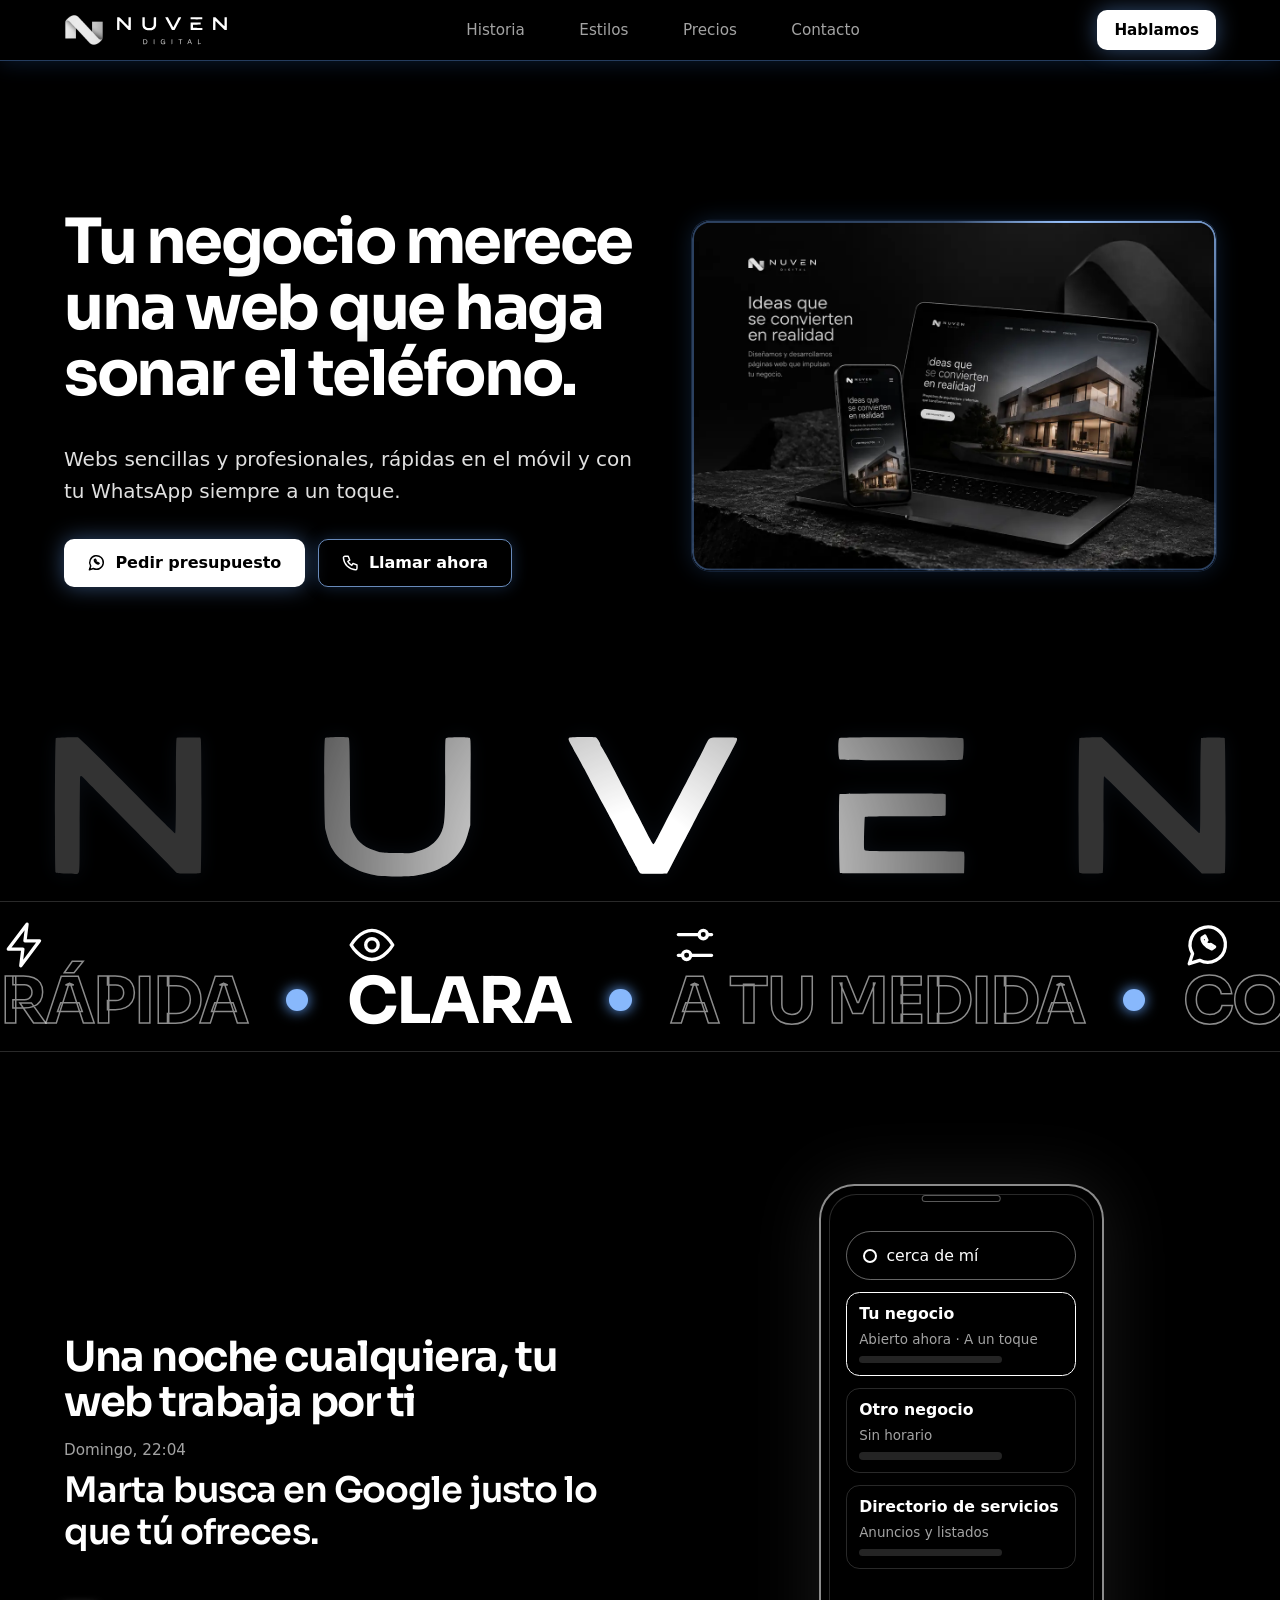
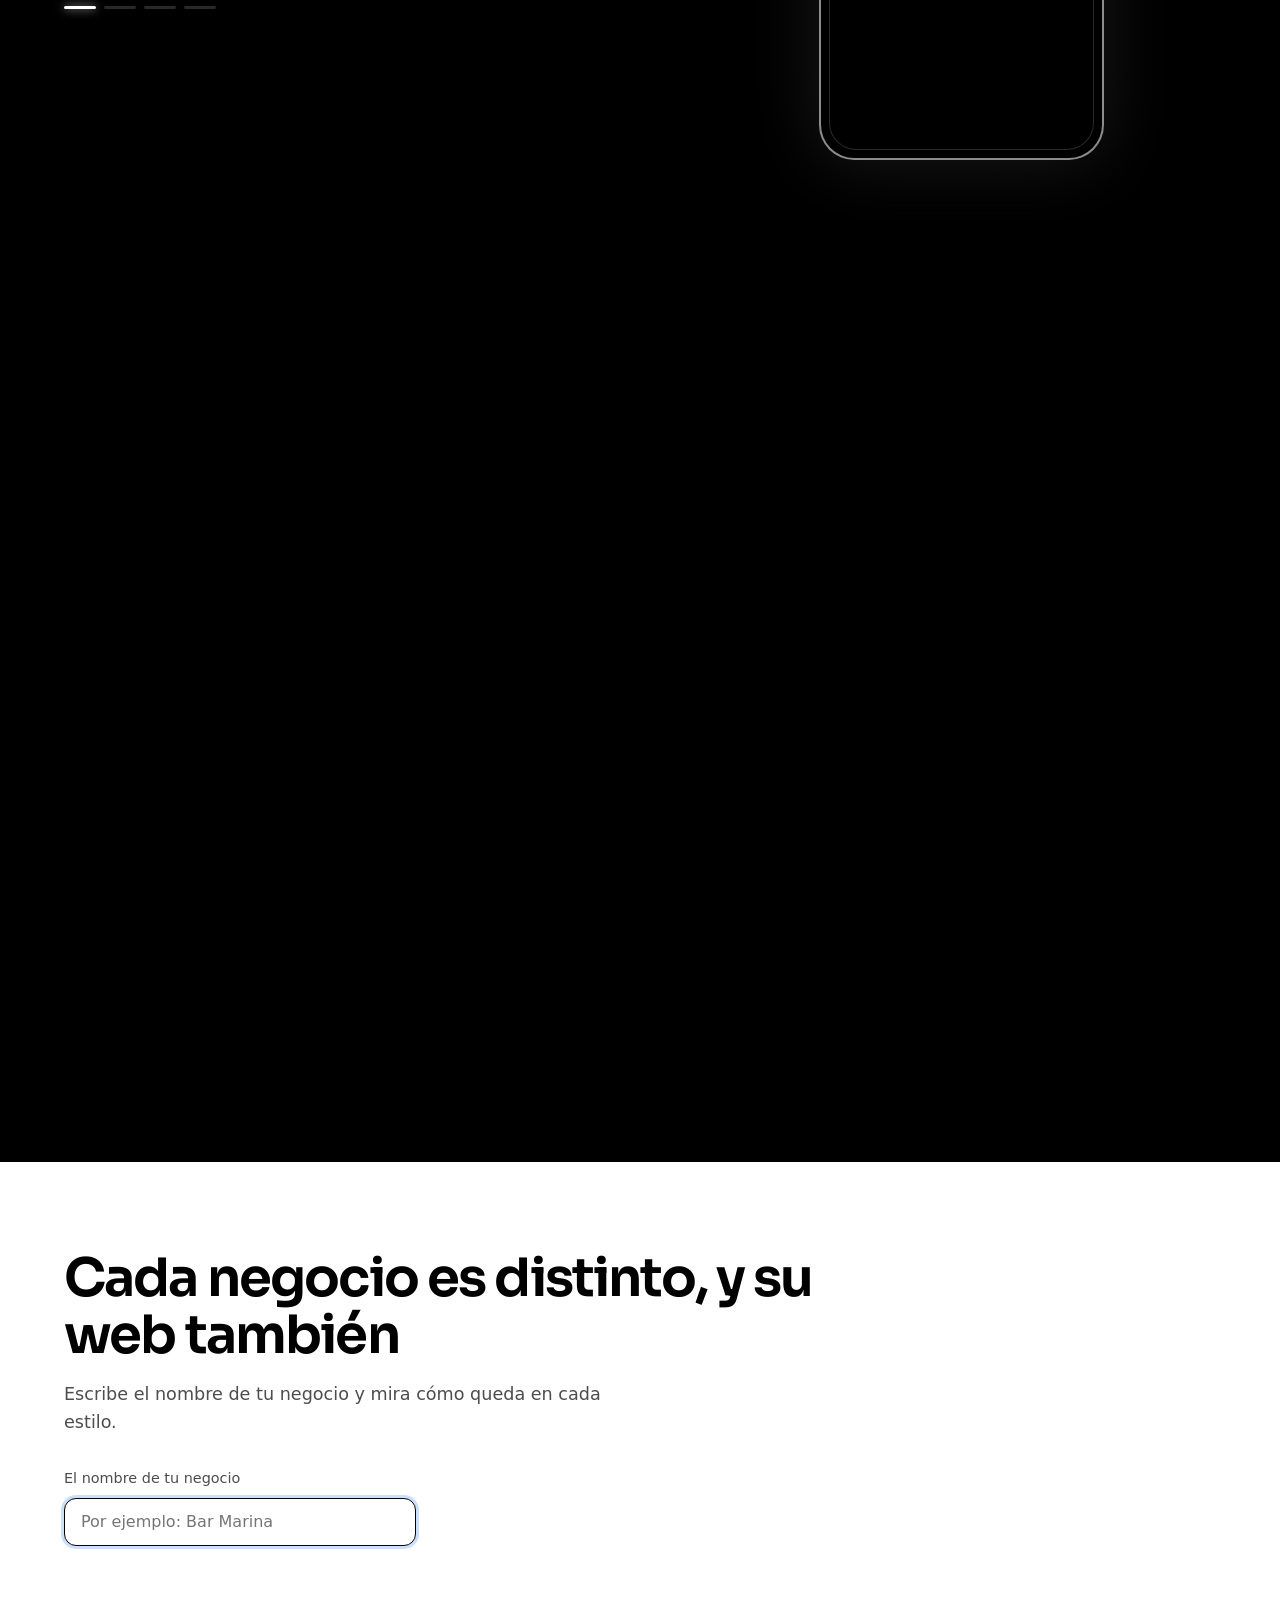
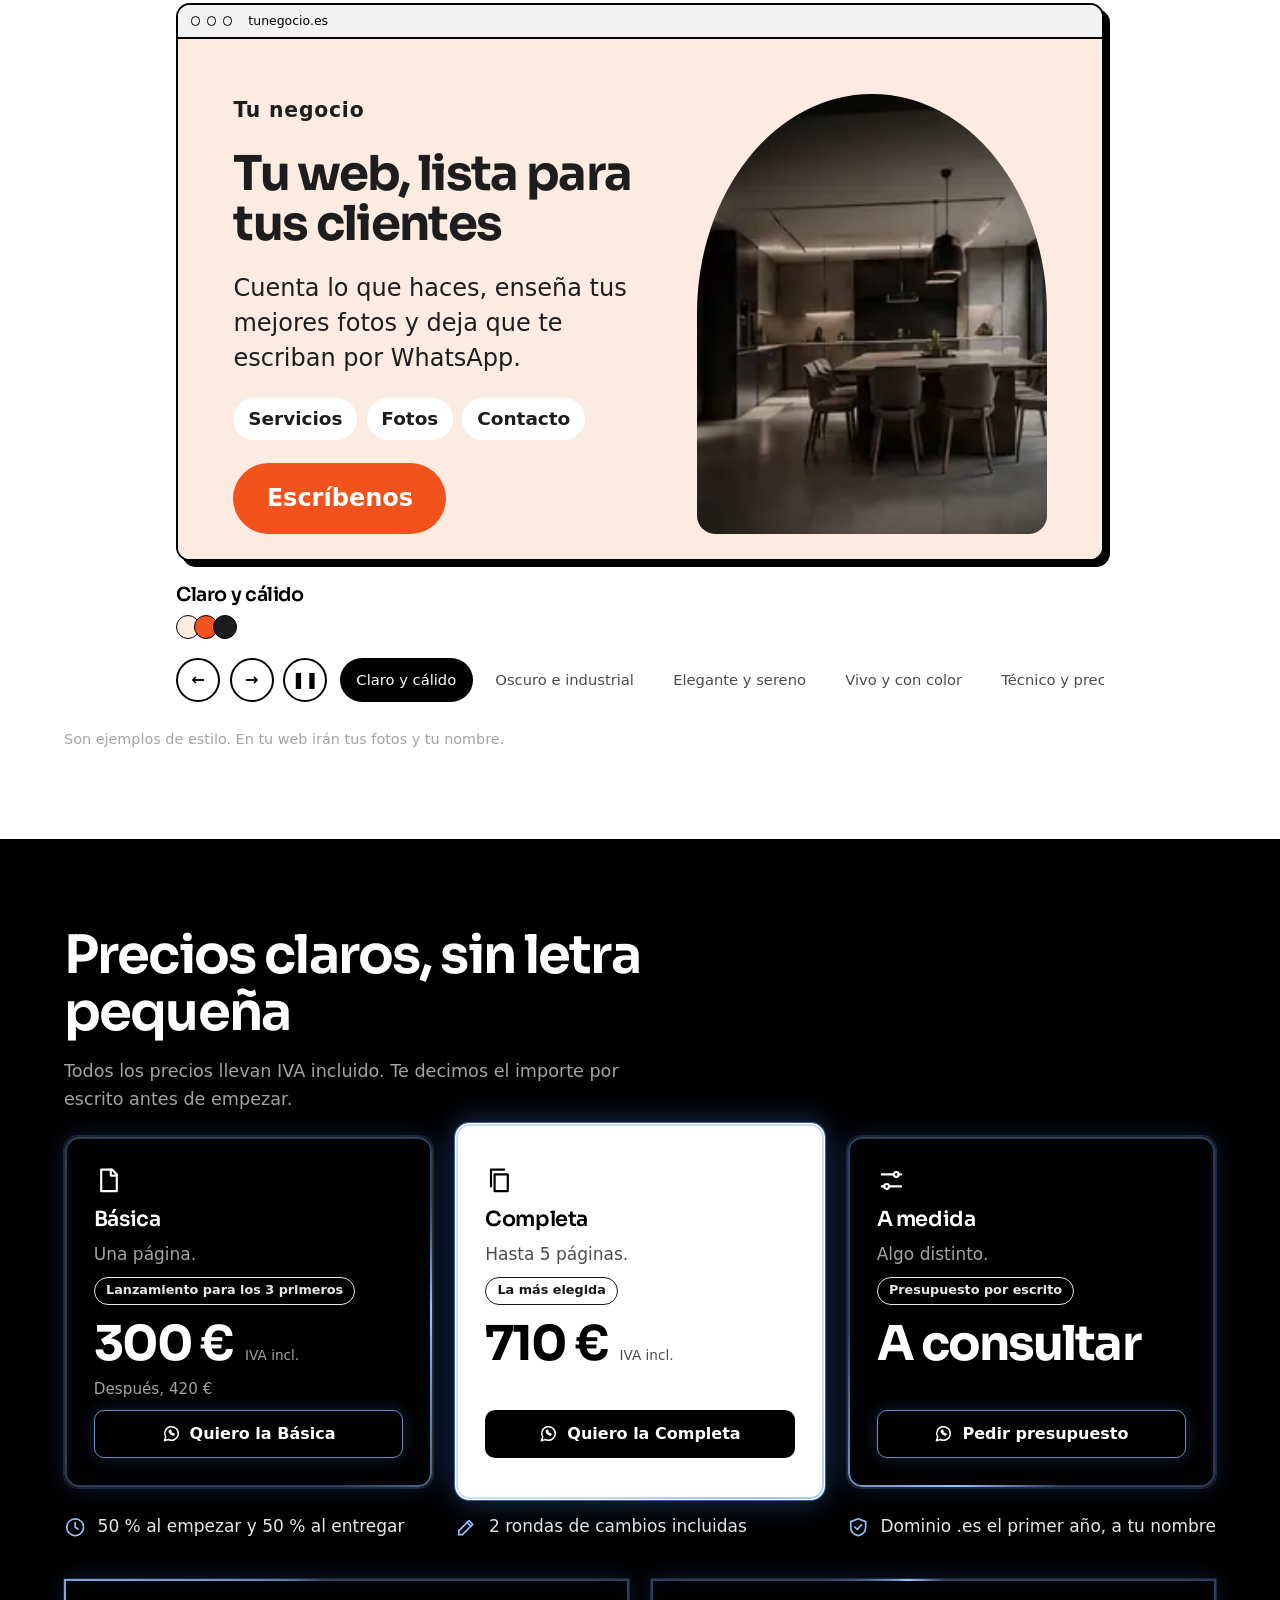
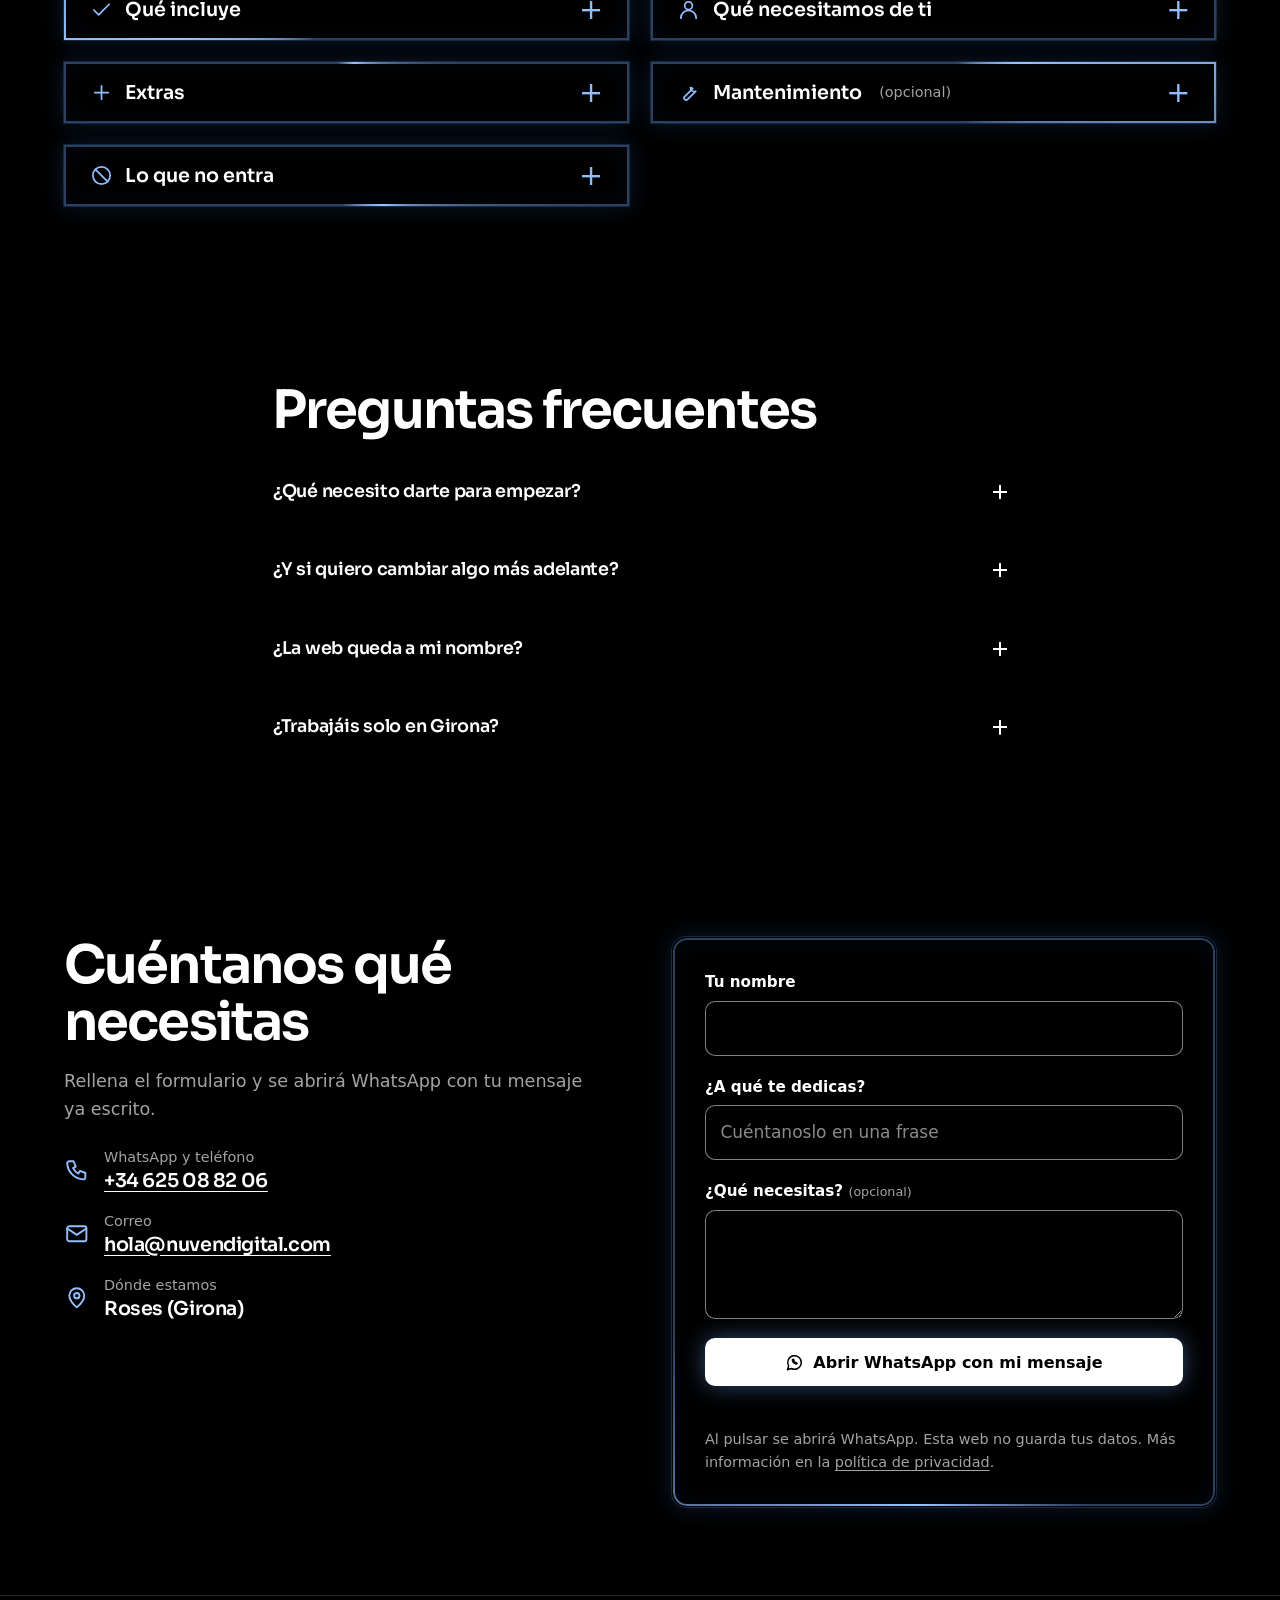
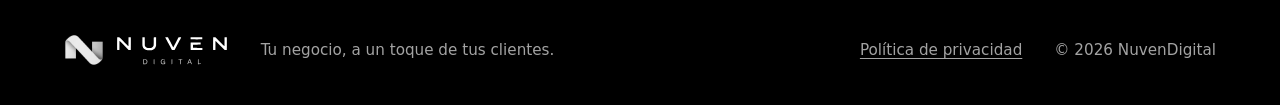
==== commit 63f9513f: "Add files via upload" ====
--- a/index.html
+++ b/index.html
@@ -7,23 +7,642 @@
 <meta name="description" content="Hacemos webs sencillas y profesionales para todo tipo de negocios. Rápidas en el móvil y con tu WhatsApp siempre a mano.">
 <meta name="theme-color" content="#000000">
 <link rel="canonical" href="https://nuvendigital.com/">
-<link rel="icon" href="assets/favicon-32.png" type="image/png" sizes="32x32">
+<link rel="icon" href="favicon-32.png" type="image/png" sizes="32x32">
 <link rel="icon" href="favicon.ico" sizes="32x32">
-<link rel="apple-touch-icon" href="assets/apple-icon.png">
+<link rel="apple-touch-icon" href="apple-icon.png">
 <meta property="og:type" content="website">
 <meta property="og:locale" content="es_ES">
 <meta property="og:site_name" content="NuvenDigital">
 <meta property="og:title" content="NuvenDigital | Webs sencillas y profesionales para tu negocio">
 <meta property="og:description" content="Webs rápidas y profesionales para que tus clientes te encuentren y te escriban por WhatsApp.">
 <meta property="og:url" content="https://nuvendigital.com/">
-<meta property="og:image" content="https://nuvendigital.com/assets/og-image.png">
+<meta property="og:image" content="https://nuvendigital.com/og-image.png">
 <meta property="og:image:width" content="1200">
 <meta property="og:image:height" content="630">
 <meta property="og:image:alt" content="NuvenDigital, webs sencillas y profesionales para negocios locales">
 <meta name="twitter:card" content="summary_large_image">
-<meta name="twitter:image" content="https://nuvendigital.com/assets/og-image.png">
-<link rel="preload" href="assets/fonts/sora-latin.woff2" as="font" type="font/woff2" crossorigin>
-<link rel="stylesheet" href="css/style.v10.css">
+<meta name="twitter:image" content="https://nuvendigital.com/og-image.png">
+<style>
+/* NuvenDigital · estilos
+   Negro y blanco. La luz es lo único que se mueve solo: ilumina el campo de cubos del inicio. */
+
+@font-face{
+  font-family:Sora;font-style:normal;font-weight:100 800;font-display:swap;
+  src:url([data-uri]) format("woff2");
+  unicode-range:U+0000-00FF,U+0131,U+0152-0153,U+02BB-02BC,U+02C6,U+02DA,U+02DC,U+2000-206F,U+20AC,U+2122,U+2191,U+2193,U+2212,U+2215,U+FEFF,U+FFFD;
+}
+
+:root{
+  color-scheme:dark;
+  --bg:#000;
+  --fg:#fff;
+  --dim:#a3a3a3;
+  --line:rgba(255,255,255,.16);
+  --paper:#fff;
+  --ink:#000;
+  --ink-dim:#4d4d4d;
+  --display:Sora,system-ui,-apple-system,"Segoe UI",Roboto,sans-serif;
+  --body:system-ui,-apple-system,"Segoe UI",Roboto,"Helvetica Neue",Arial,sans-serif;
+  --max:72rem;
+  --gut:clamp(1.1rem,4vw,2rem);
+  --top-h:3.75rem;
+  --dock-h:4.75rem;
+}
+
+*,*::before,*::after{box-sizing:border-box}
+html{-webkit-text-size-adjust:100%;scroll-behavior:smooth;scroll-padding-top:4.5rem}
+body{
+  margin:0;background:var(--bg);color:var(--fg);
+  font:400 1.0625rem/1.6 var(--body);
+  padding-bottom:calc(var(--dock-h) + env(safe-area-inset-bottom,0px));
+  overflow-x:clip;
+}
+img,svg,canvas{display:block;max-width:100%}
+a{color:inherit}
+h1,h2,h3,p,ul,ol,dl,dd{margin:0}
+ul,ol{padding:0;list-style:none}
+.wrap{width:min(100% - 2*var(--gut),var(--max));margin-inline:auto}
+.narrow{max-width:46rem}
+.sr{position:absolute;width:1px;height:1px;overflow:hidden;clip:rect(0 0 0 0);white-space:nowrap}
+
+:focus-visible{outline:3px solid currentColor;outline-offset:3px;border-radius:4px}
+.skip{position:fixed;left:1rem;top:-5rem;z-index:400;background:#fff;color:#000;padding:.7rem 1rem;border-radius:8px;font-weight:600;text-decoration:none}
+.skip:focus{top:1rem}
+
+main,.foot,.top,.dock{position:relative;z-index:1}
+
+/* ---------- Luz del cursor (puntero fino) ---------- */
+.glow{
+  position:fixed;left:0;top:0;width:560px;height:560px;margin:-280px 0 0 -280px;z-index:0;
+  pointer-events:none;opacity:0;transition:opacity .4s;
+  background:radial-gradient(circle,rgba(255,255,255,.10) 0,rgba(255,255,255,.04) 35%,transparent 65%);
+  will-change:transform;
+}
+.glow.on{opacity:1}
+@media (hover:none),(pointer:coarse){.glow{display:none}}
+
+/* ---------- Intro: punto de luz, línea, logo ---------- */
+.intro{display:none}
+.intro-active .intro{
+  position:fixed;inset:0;z-index:300;background:#000;display:grid;place-items:center;overflow:hidden;
+  animation:introOut .45s ease 1.55s forwards;
+}
+.i-grid{
+  position:absolute;inset:0;opacity:0;animation:fadeIn .6s ease .7s forwards;
+  background-image:linear-gradient(rgba(255,255,255,.07) 1px,transparent 1px),linear-gradient(90deg,rgba(255,255,255,.07) 1px,transparent 1px);
+  background-size:44px 44px;
+  -webkit-mask-image:radial-gradient(circle at center,#000,transparent 65%);mask-image:radial-gradient(circle at center,#000,transparent 65%);
+}
+.i-dot{
+  position:absolute;left:50%;top:50%;width:12px;height:12px;margin:-6px 0 0 -6px;border-radius:50%;background:#fff;
+  box-shadow:0 0 24px 8px rgba(255,255,255,.55),0 0 90px 30px rgba(255,255,255,.18);
+  opacity:0;transform:scale(.2);animation:dotIn .25s ease .05s forwards,dotOut .3s ease .8s forwards;
+}
+.i-beam{
+  position:absolute;left:0;right:0;top:50%;height:2px;margin-top:-1px;
+  background:linear-gradient(90deg,transparent,#fff 18%,#fff 82%,transparent);
+  box-shadow:0 0 18px 2px rgba(255,255,255,.6);
+  transform:scaleX(0);opacity:0;animation:beam .45s cubic-bezier(.7,0,.2,1) .25s forwards,beamOut .35s ease .85s forwards;
+}
+.i-logo{
+  position:relative;display:grid;justify-items:center;gap:1.4rem;
+  clip-path:inset(50% 0 50% 0);animation:openUp .5s cubic-bezier(.6,0,.2,1) .65s forwards;
+}
+.intro-mark{width:min(8.25rem,36vw);height:auto;filter:drop-shadow(0 0 22px rgba(255,255,255,.25))}
+.intro-name{width:min(14.4rem,64vw);height:auto}
+@keyframes dotIn{to{opacity:1;transform:scale(1)}}
+@keyframes dotOut{to{opacity:0;transform:scale(.4)}}
+@keyframes beam{0%{opacity:1;transform:scaleX(0)}100%{opacity:1;transform:scaleX(1)}}
+@keyframes beamOut{from{opacity:1;transform:scaleX(1)}to{opacity:0;transform:scaleX(1)}}
+@keyframes openUp{to{clip-path:inset(0 0 0 0)}}
+@keyframes fadeIn{to{opacity:1}}
+@keyframes introOut{to{opacity:0;visibility:hidden;transform:scale(1.06)}}
+
+/* ---------- Cabecera ---------- */
+.top{position:sticky;top:0;z-index:50;background:rgba(0,0,0,.82);backdrop-filter:blur(10px);-webkit-backdrop-filter:blur(10px);border-bottom:1px solid var(--line)}
+.top-in{display:flex;align-items:center;justify-content:space-between;gap:1rem;min-height:var(--top-h)}
+.logo{display:inline-flex;align-items:center;gap:.7rem;text-decoration:none}
+.mk{height:2rem;width:auto}
+.wm{height:2rem;width:auto}
+.nav{display:none}
+.nav a{text-decoration:none;color:var(--dim);font-size:.95rem;padding:.4rem .2rem;transition:color .2s}
+.nav a:hover{color:var(--fg)}
+.nav a::before{content:"[" / "";margin-right:.35em;opacity:0;transition:opacity .2s}
+.nav a::after{content:"]" / "";margin-left:.35em;opacity:0;transition:opacity .2s}
+.nav a:hover::before,.nav a:hover::after,.nav a:focus-visible::before,.nav a:focus-visible::after{opacity:1}
+@media (min-width:62rem){.nav{display:flex;gap:1.6rem}}
+
+/* ---------- Botones ---------- */
+.btn{
+  display:inline-flex;align-items:center;justify-content:center;gap:.5rem;
+  min-height:3rem;padding:.8rem 1.4rem;border-radius:10px;border:1.5px solid transparent;
+  font:600 1rem/1.2 var(--body);text-decoration:none;cursor:pointer;text-align:center;
+  transition:box-shadow .25s,background-color .2s,color .2s,border-color .2s,transform .15s;
+}
+.btn:active{transform:translateY(1px)}
+.btn-sm{min-height:2.5rem;padding:.5rem 1rem;font-size:.95rem}
+.btn-wa{background:#fff;color:#000}
+.btn-wa:hover{box-shadow:0 0 0 1px #fff,0 0 28px rgba(255,255,255,.55)}
+.btn-ghost{border-color:rgba(255,255,255,.55);color:#fff;background:transparent}
+.btn-ghost:hover{border-color:#fff;box-shadow:0 0 22px rgba(255,255,255,.25)}
+.btn-dark{background:#000;color:#fff}
+.btn-dark:hover{box-shadow:0 8px 24px rgba(0,0,0,.28)}
+.top .btn-wa{display:none}
+@media (min-width:62rem){.top .btn-wa{display:inline-flex}}
+
+/* ---------- Inicio: campo de cubos iluminado ---------- */
+.hero{
+  position:relative;isolation:isolate;overflow:hidden;
+  min-height:calc(100svh - var(--top-h) - var(--dock-h));
+  display:flex;flex-direction:column;justify-content:space-between;gap:clamp(2rem,6vw,4rem);
+  padding-top:clamp(3rem,9vw,6rem);
+}
+.hero>.wrap{margin-block:auto}
+.giant{position:relative;width:calc(100% - 2*var(--gut));margin-inline:auto;aspect-ratio:490/80;overflow:hidden;--gx:50%;--gy:50%}
+.giant img{display:block;width:100%;height:auto;grid-area:1/1}
+.giant .g1{opacity:.2}
+.giant .g2{position:absolute;left:0;top:0;opacity:1}
+.js .giant .g2{-webkit-mask-image:radial-gradient(circle min(34vw,420px) at var(--gx) var(--gy),#000 15%,transparent);mask-image:radial-gradient(circle min(34vw,420px) at var(--gx) var(--gy),#000 15%,transparent)}
+.rm .giant .g2{-webkit-mask-image:none;mask-image:none;opacity:.9}
+@media (prefers-reduced-motion:no-preference){.js .giant{animation:giantUp .9s cubic-bezier(.2,.8,.2,1) .15s both}}
+@keyframes giantUp{from{transform:translateY(40%);opacity:0}}
+@media (min-width:62rem){.hero{min-height:calc(100svh - var(--top-h))}}
+.field{
+  position:absolute;inset:0;width:100%;height:100%;z-index:-2;
+  -webkit-mask-image:linear-gradient(to bottom,#000 55%,transparent);mask-image:linear-gradient(to bottom,#000 55%,transparent);
+}
+.hero::before{
+  content:"";position:absolute;inset:0;z-index:-1;pointer-events:none;
+  background:linear-gradient(90deg,rgba(0,0,0,.82),rgba(0,0,0,.45) 60%,rgba(0,0,0,.2));
+}
+.hero-title{
+  font:700 clamp(2rem,5vw,3.9rem)/1.06 var(--display);letter-spacing:-.04em;max-width:22ch;
+  text-shadow:0 2px 30px rgba(0,0,0,.6);
+}
+.hero-sub{margin-top:clamp(1.4rem,3vw,2.2rem);max-width:38rem;font-size:clamp(1.05rem,2.4vw,1.25rem);color:#e0e0e0}
+.hero-cta{margin-top:2rem;display:flex;flex-wrap:wrap;gap:.8rem}
+
+/* ---------- Secciones ---------- */
+.sec{padding-block:clamp(4rem,10vw,8rem)}
+h2{font:650 clamp(1.9rem,5vw,3.3rem)/1.08 var(--display);letter-spacing:-.035em;max-width:20ch}
+.lead{margin-top:1rem;max-width:36rem;color:var(--dim);font-size:1.1rem}
+h3{font:600 1.15rem/1.25 var(--display);letter-spacing:-.02em}
+
+/* ---------- Móvil (se usa en la historia y en la demo) ---------- */
+.phone{
+  --ph:min(46svh,28rem);
+  position:relative;height:var(--ph);aspect-ratio:9/18.2;flex:none;
+  border:2px solid rgba(255,255,255,.55);border-radius:2.2rem;padding:.5rem;background:#000;
+  box-shadow:0 0 70px rgba(255,255,255,.10);
+  font-size:calc(var(--ph)*.026);
+}
+@media (min-width:62rem){.phone{--ph:min(70svh,36rem)}}
+.phone::before{content:"";position:absolute;left:50%;top:.55rem;width:28%;height:.45em;transform:translateX(-50%);background:#000;border:1.5px solid rgba(255,255,255,.35);border-radius:1em;z-index:3}
+.ph-screen{position:relative;height:100%;border-radius:1.7rem;overflow:hidden;background:var(--s-bg,#000);color:var(--s-fg,#fff);border:1px solid var(--line);transition:background .35s,color .35s}
+.sc{position:absolute;inset:0;padding:2.4em 1.1em 1.1em;display:flex;flex-direction:column;gap:.8em;opacity:0;transition:opacity .45s}
+.sc-3{opacity:1}
+
+/* escena 0: búsqueda */
+.srch{display:flex;align-items:center;gap:.6em;border:1px solid rgba(255,255,255,.4);border-radius:2em;padding:.7em 1em;font-size:1.05em}
+.srch::before{content:"";width:.9em;height:.9em;border:2px solid #fff;border-radius:50%;flex:none}
+.res{display:grid;gap:.35em;padding:.8em;border:1px solid var(--line);border-radius:.9em}
+.res b{font:600 1.05em/1.2 var(--body)}
+.res span{color:var(--dim);font-size:.9em}
+.res i{display:block;height:.5em;width:70%;background:rgba(255,255,255,.14);border-radius:.3em}
+.res.top-res{border-color:#fff}
+
+/* escena 1: tres webs */
+.tabs{display:grid;gap:.7em}
+.tab{display:flex;align-items:center;justify-content:space-between;gap:.8em;padding:1em;border:1px solid var(--line);border-radius:.9em;font-size:1.02em}
+.tab small{color:var(--dim);font-size:.85em}
+.tab.bad{opacity:.55}
+.tab.ok{border-color:#fff;box-shadow:0 0 18px rgba(255,255,255,.3)}
+.spin{width:1.2em;height:1.2em;flex:none;border:2px solid rgba(255,255,255,.3);border-top-color:#fff;border-radius:50%}
+.tick{width:1.2em;height:1.2em;flex:none;border-radius:50%;background:#fff;position:relative}
+.tick::after{content:"";position:absolute;left:34%;top:18%;width:26%;height:50%;border:solid #000;border-width:0 2px 2px 0;transform:rotate(45deg)}
+.phone[data-scene="1"] .spin{animation:spin .8s linear infinite}
+@keyframes spin{to{transform:rotate(360deg)}}
+
+/* escena 2 y demo: mini web */
+.mw{display:flex;flex-direction:column;gap:.9em;height:100%}
+.mw-name{font:var(--s-w,700) 1.45em/1.1 var(--s-font,var(--display));letter-spacing:-.02em;text-transform:var(--s-tt,none)}
+.mw-tag{color:var(--s-dim,var(--dim));font-size:1em}
+.mw-btns{display:grid;gap:.55em}
+.mw-b{display:flex;align-items:center;justify-content:center;min-height:2.9em;border-radius:var(--s-rb,.8em);border:1.5px solid var(--s-fg,#fff);font-weight:600;font-size:1.05em;text-transform:var(--s-tt,none)}
+.mw-b.w{background:var(--s-acc,#fff);color:var(--s-on,#000);border-color:var(--s-acc,#fff)}
+.mw-list{display:grid;gap:.5em;margin-top:.3em}
+.mw-list li{padding:.75em .9em;border:1px solid var(--s-line,var(--line));border-radius:var(--s-rl,.8em);font-size:.98em}
+.mw-zone{margin-top:auto;color:var(--s-dim,var(--dim));font-size:.9em}
+
+/* escena 3: mensaje */
+.notif{border:1px solid rgba(255,255,255,.4);background:rgba(255,255,255,.1);border-radius:1em;padding:.7em .9em;font-size:.95em}
+.notif b{display:block;font-size:.9em;color:var(--dim);font-weight:500;margin-bottom:.15em}
+.bub{align-self:flex-end;max-width:88%;background:#fff;color:#000;padding:.85em 1em;border-radius:1.1em 1.1em .3em 1.1em;font-size:1.02em;margin-top:auto}
+.sent{align-self:flex-end;color:var(--dim);font-size:.85em}
+.phone[data-scene="3"] .bub{animation:pop .5s cubic-bezier(.2,.8,.2,1)}
+.phone[data-scene="3"] .notif{animation:pop .5s cubic-bezier(.2,.8,.2,1) .35s both}
+@keyframes pop{from{opacity:0;transform:translateY(10px) scale(.96)}to{opacity:1;transform:none}}
+
+/* ---------- Historia con scroll ---------- */
+.story-pin{padding-block:clamp(4rem,10vw,7rem)}
+.story-grid{display:grid;gap:2.4rem;align-items:center}
+@media (min-width:62rem){.story-grid{grid-template-columns:1.1fr .9fr}}
+.story h2{max-width:18ch}
+.cap-list{display:grid;gap:2rem;margin-top:1.8rem}
+.cap-t{display:block;color:var(--dim);font-size:.95rem;margin-bottom:.4rem}
+.cap p{font:600 clamp(1.35rem,3.3vw,2.2rem)/1.2 var(--display);letter-spacing:-.025em;max-width:22ch}
+.dots{display:none}
+.dots i{width:2rem;height:3px;background:var(--line);border-radius:2px;transition:background .3s,box-shadow .3s}
+.dots i.on{background:#fff;box-shadow:0 0 10px rgba(255,255,255,.7)}
+.phone-wrap{display:grid;justify-items:center}
+.story-end{margin-top:clamp(2.4rem,6vw,4rem);max-width:30rem;color:var(--dim);font-size:1.1rem}
+
+/* en vivo: sección alta con el contenido fijo mientras haces scroll */
+.live .story{height:190vh}
+.live .story-pin{position:sticky;top:var(--top-h);height:calc(100svh - var(--top-h));padding-block:0 var(--dock-h);display:flex;align-items:center}
+@media (min-width:62rem){.live .story-pin{padding-bottom:0}}
+.live .story-pin .wrap{width:min(100% - 2*var(--gut),var(--max))}
+.live .story-grid{gap:1.2rem}
+.live .cap-list{display:block;position:relative;min-height:7.6rem;margin-top:.8rem}
+@media (min-width:62rem){.live .cap-list{min-height:9.5rem}}
+.live .cap{position:absolute;left:0;top:0;opacity:0;transform:translateY(14px);transition:opacity .45s,transform .45s}
+.live .cap.on{opacity:1;transform:none}
+.live .dots{display:flex;gap:.5rem;margin-top:1rem}
+.live .story-end{display:none}
+.live .sc-3{opacity:0}
+.live .phone[data-scene="0"] .sc-0,
+.live .phone[data-scene="1"] .sc-1,
+.live .phone[data-scene="2"] .sc-2,
+.live .phone[data-scene="3"] .sc-3{opacity:1}
+.live .story h2{font-size:clamp(1.45rem,4vw,2.6rem)}
+.live .phone{--ph:min(37svh,26rem)}
+@media (min-width:62rem){.live .phone{--ph:min(66svh,36rem)}}
+
+/* ---------- Demo con selector de oficio ---------- */
+.demo-note{margin-top:1.4rem;font-size:.9rem;color:var(--dim)}
+.pick{margin:1.6rem 0 2rem;display:grid;gap:.2rem}
+.pick-t{font-size:.9rem;color:var(--dim);margin-top:.7rem}
+
+/* ---------- Sección blanca: proyectos ---------- */
+.paper{background:var(--paper);color:var(--ink)}
+.paper .lead{color:var(--ink-dim)}
+.stage-wrap{margin-top:clamp(2rem,5vw,3.2rem)}
+.stage{max-width:58rem;margin-inline:auto}
+.sws{display:inline-flex;flex:none}
+.sws i{width:1.5rem;height:1.5rem;border-radius:50%;background:var(--c);border:1.5px solid #000;margin-left:-.35rem}
+.sws i:first-child{margin-left:0}
+.browser{background:#fff;border:2px solid #000;border-radius:14px;overflow:hidden;box-shadow:6px 6px 0 #000}
+.browser-bar{display:flex;align-items:center;gap:.4rem;padding:.6rem .8rem;border-bottom:2px solid #000;background:#f2f2f2}
+.browser-bar i{width:.6rem;height:.6rem;border-radius:50%;border:1.5px solid #000}
+.browser-bar span{margin-left:.6rem;font:500 .78rem/1 var(--body);color:#000}
+
+/* Escenario: la misma web contada en seis estilos */
+.deck{container-type:inline-size;container-name:deck;display:grid;touch-action:pan-y;position:relative;background:#000}
+.slide{position:relative;overflow:hidden;--u:1cqw;aspect-ratio:16/9;display:grid;isolation:isolate;margin:0}
+.slide+.slide{margin-top:1rem}
+.js .slide{grid-area:1/1;margin:0;visibility:hidden}
+.js .slide.out{visibility:visible;z-index:1}
+.js .slide.on{visibility:visible;z-index:2}
+@container deck (max-width:38rem){.slide{--u:1.3cqw;aspect-ratio:4/5.6}}
+.js .slide figcaption{display:none}
+.slide figcaption{padding:1rem;background:#fff;color:#000}
+.m-k{font-size:calc(var(--u)*2.2);font-weight:600;letter-spacing:.04em}
+.m-h{font-size:calc(var(--u)*5.2);line-height:1.04;max-width:13em;margin:0}
+.m-p{font-size:calc(var(--u)*2.6);line-height:1.45;max-width:26em;margin:0}
+.m-b{display:inline-block;font-size:calc(var(--u)*2.6);font-weight:700;padding:calc(var(--u)*1.8) calc(var(--u)*3.6);width:max-content}
+.m-t{display:flex;flex-wrap:wrap;gap:calc(var(--u)*1)}
+.m-t b{font-size:calc(var(--u)*2);font-weight:600;padding:calc(var(--u)*.7) calc(var(--u)*1.6)}
+.m-c{display:flex;flex-direction:column;justify-content:center;gap:calc(var(--u)*2.4);position:relative;z-index:2}
+.m-img{position:relative;overflow:hidden}
+.m-img img{position:absolute;inset:0;width:100%;height:100%;object-fit:cover}
+
+/* 1 · claro y cálido */
+.m1{background:#fbebe1;color:#1d1d1d;grid-template-columns:1.1fr .9fr;align-items:center;gap:calc(var(--u)*4);padding:calc(var(--u)*6)}
+.m1 .m-h{font-family:var(--display);font-weight:700;letter-spacing:-.035em}
+.m1 .m-b{background:#f2521b;color:#fff;border-radius:99px}
+.m1 .m-t b{background:#fff;border-radius:99px}
+.m1 .m-img{height:100%;border-radius:50% 50% calc(var(--u)*2) calc(var(--u)*2);background:radial-gradient(circle at 50% 30%,#fff3 0 12%,transparent 13%),linear-gradient(160deg,#f7c9ae,#e8845a)}
+/* 2 · oscuro e industrial */
+.m2{background:#111315;color:#fff;grid-template-columns:1.1fr .9fr;align-items:stretch;padding-left:calc(var(--u)*6)}
+.m2 .m-h{font-family:var(--display);font-weight:800;font-size:calc(var(--u)*5.2);letter-spacing:-.01em;line-height:1;text-transform:uppercase}
+.m2 .m-p{color:#c7c7c7}
+.m2 .m-b{background:#fcc204;color:#111;border-radius:2px;letter-spacing:.08em;text-transform:uppercase}
+.m2 .m-t b{border:1px solid #fcc204;color:#fcc204;text-transform:uppercase;letter-spacing:.06em}
+.m2 .m-img{clip-path:polygon(16% 0,100% 0,100% 100%,0 100%);background:linear-gradient(135deg,#2a2e33,#454b52)}
+.m2::after{content:"";position:absolute;left:0;right:0;bottom:0;height:calc(var(--u)*1.6);background:repeating-linear-gradient(135deg,#fcc204 0 calc(var(--u)*2),#111315 calc(var(--u)*2) calc(var(--u)*4));z-index:3}
+/* 3 · elegante */
+.m3{background:#f3ece2;color:#2b2420;grid-template-columns:.8fr 1.2fr;align-items:center;gap:calc(var(--u)*7);padding:calc(var(--u)*7)}
+.m3 .m-h{font-family:Georgia,"Times New Roman",serif;font-weight:400;font-style:italic;font-size:calc(var(--u)*4.8)}
+.m3 .m-k{letter-spacing:.24em;text-transform:uppercase;font-weight:500;color:#8a6a4a}
+.m3 .m-b{border:1px solid #8a6a4a;color:#8a6a4a;font-weight:500;letter-spacing:.16em;text-transform:uppercase;font-size:calc(var(--u)*2.1)}
+.m3 .m-t b{font-weight:400;font-style:italic;font-family:Georgia,serif;padding-inline:0;margin-right:calc(var(--u)*1.4);border-bottom:1px solid #8a6a4a}
+.m3 .m-img{height:100%;order:-1;outline:1px solid #8a6a4a;outline-offset:calc(var(--u)*1.2);background:linear-gradient(180deg,#d9c7b0,#a88a6a)}
+/* 4 · vivo y con color */
+.m4{background:#ffd83d;color:#101010;grid-template-columns:1.1fr .9fr;align-items:center;gap:calc(var(--u)*3);padding:calc(var(--u)*6)}
+.m4 .m-h{font-family:var(--display);font-weight:800;letter-spacing:-.045em}
+.m4 .m-b{background:#2f5bff;color:#fff;border-radius:calc(var(--u)*2)}
+.m4 .m-t b{border-radius:calc(var(--u)*1.4);background:#ff4d6d;color:#fff}.m4 .m-t b:nth-child(2){background:#2f5bff}.m4 .m-t b:nth-child(3){background:#101010}
+.m4 .m-img{height:88%;border-radius:42% 58% 55% 45%/50% 45% 55% 50%;background:linear-gradient(140deg,#ff4d6d,#ff9a3d);box-shadow:calc(var(--u)*-2) calc(var(--u)*2) 0 #2f5bff}
+/* 5 · técnico y preciso */
+.m5{background:#06130f;color:#d9fff0;font-family:ui-monospace,"SF Mono",Menlo,Consolas,monospace;grid-template-columns:1.2fr .8fr;align-items:center;gap:calc(var(--u)*5);padding:calc(var(--u)*6);background-image:linear-gradient(rgba(56,242,165,.11) 1px,transparent 1px),linear-gradient(90deg,rgba(56,242,165,.11) 1px,transparent 1px);background-size:calc(var(--u)*5) calc(var(--u)*5)}
+.m5 .m-h{font-weight:500;font-size:calc(var(--u)*4.4);letter-spacing:-.03em}
+.m5 .m-k::before{content:"> ";color:#38f2a5}.m5 .m-k{color:#38f2a5}
+.m5 .m-b{border:1px solid #38f2a5;color:#38f2a5;font-weight:500}
+.m5 .m-t b{border:1px dashed #38f2a5;font-weight:400}
+.m5 .m-img{aspect-ratio:1;border:1px solid #38f2a5;background:repeating-linear-gradient(45deg,rgba(56,242,165,.14) 0 1px,transparent 1px calc(var(--u)*1.6))}
+/* 6 · editorial y atrevido */
+.m6{background:#f4f1ea;color:#111;grid-template-columns:1.25fr .75fr;align-content:center;gap:calc(var(--u)*2) calc(var(--u)*4);padding:calc(var(--u)*5)}
+.m6 .m-h{font-family:var(--display);font-weight:800;font-size:calc(var(--u)*5.4);letter-spacing:-.06em;line-height:.9;text-transform:uppercase;max-width:none}
+.m6 .m-b{background:#111;color:#f4f1ea;border:calc(var(--u)*.5) solid #111;box-shadow:calc(var(--u)*1.2) calc(var(--u)*1.2) 0 #ff5a1f}
+.m6 .m-t b{border:calc(var(--u)*.35) solid #111;border-radius:0}
+.m6 .m-img{grid-row:1/3;grid-column:2;background:#ff5a1f;transform:rotate(3deg);border:calc(var(--u)*.5) solid #111}
+.m6 .m-c{grid-column:1}
+@container deck (max-width:38rem){
+  .slide{grid-template-columns:1fr!important;grid-template-rows:auto 1fr;align-content:stretch!important;gap:calc(var(--u)*3)!important;padding:calc(var(--u)*5)!important}
+  .m1 .m-img,.m3 .m-img,.m4 .m-img{height:calc(var(--u)*20);order:-1}
+  .m2 .m-img{height:calc(var(--u)*20);order:-1;clip-path:none}.m2{padding-left:calc(var(--u)*5)!important}
+  .m5 .m-img{aspect-ratio:auto;height:calc(var(--u)*16);order:-1}
+  .m6 .m-img{grid-row:auto;grid-column:1;height:calc(var(--u)*14);order:-1;transform:rotate(-2deg)}
+  .m-h{font-size:calc(var(--u)*7.4)}.m2 .m-h{font-size:calc(var(--u)*9.4)}.m5 .m-h{font-size:calc(var(--u)*6)}.m6 .m-h{font-size:calc(var(--u)*7.6)}.m3 .m-h{font-size:calc(var(--u)*6.6)}
+  .m-p{font-size:calc(var(--u)*3.2)}.m-b{font-size:calc(var(--u)*3.2)}.m-k,.m-t b{font-size:calc(var(--u)*2.8)}
+}
+
+/* Transiciones: una distinta para cada estilo (solo transform, opacity y clip-path) */
+@media (prefers-reduced-motion:no-preference){
+  .js .m1.in{animation:fxWipe .8s cubic-bezier(.77,0,.18,1) both}
+  .js .m2.in{animation:fxSlide .7s cubic-bezier(.22,1,.36,1) both}
+  .js .m3.in{animation:fxSoft 1s cubic-bezier(.22,1,.36,1) both}
+  .js .m4.in{animation:fxIris .85s cubic-bezier(.65,0,.2,1) both}
+  .js .m5.in{animation:fxScan .75s steps(9,end) both}
+  .js .m6.in{animation:fxDrop .8s cubic-bezier(.34,1.3,.5,1) both}
+  .js .in .m-c>*{animation:rise .6s cubic-bezier(.22,1,.36,1) both}
+  .js .in .m-c>:nth-child(2){animation-delay:.12s}.js .in .m-c>:nth-child(3){animation-delay:.2s}
+  .js .in .m-c>:nth-child(4){animation-delay:.28s}.js .in .m-c>:nth-child(5){animation-delay:.36s}
+}
+@keyframes fxWipe{from{clip-path:inset(0 100% 0 0)}to{clip-path:inset(0)}}
+@keyframes fxSlide{from{transform:translateX(100%)}to{transform:none}}
+@keyframes fxSoft{from{opacity:0;transform:scale(1.06)}to{opacity:1;transform:none}}
+@keyframes fxIris{from{clip-path:circle(0% at 70% 50%)}to{clip-path:circle(150% at 70% 50%)}}
+@keyframes fxScan{from{clip-path:inset(50% 0 50% 0)}to{clip-path:inset(0)}}
+@keyframes fxDrop{from{transform:translateY(-100%)}to{transform:none}}
+@keyframes rise{from{opacity:0;transform:translateY(14px)}}
+
+.stage-ui{margin-top:1.4rem;display:grid;gap:1rem}
+.stage-cap h3{font-size:1.35rem}
+.stage-cap p{color:var(--ink-dim);margin-top:.3rem;max-width:40rem}
+.stage-cap .work-style{display:flex;align-items:center;gap:.8rem;margin-top:.7rem;font-size:.95rem;color:#000}
+.stage-bar{display:flex;align-items:center;gap:.6rem}
+.sbtn{min-width:2.75rem;min-height:2.75rem;display:inline-grid;place-items:center;border:2px solid #000;border-radius:99px;background:#fff;color:#000;font:600 1rem/1 var(--body);cursor:pointer;transition:transform .15s ease,background .15s}
+.sbtn:hover{background:#000;color:#fff}
+.sbtn:active{transform:scale(.95)}
+.sbtn:focus-visible,.tab:focus-visible{outline:3px solid #000;outline-offset:3px}
+.stage-ui>*{min-width:0}
+.tabs{min-width:0;display:flex;gap:.4rem;overflow-x:auto;scrollbar-width:none;flex:1;padding:.2rem}
+.tabs::-webkit-scrollbar{display:none}
+.tab{flex:none;min-height:2.75rem;padding:.4rem .9rem;border:2px solid transparent;border-radius:99px;background:transparent;color:#4d4d4d;font:500 .92rem/1 var(--body);cursor:pointer;white-space:nowrap;transition:background .15s,color .15s}
+.tab:hover{color:#000;border-color:#000}
+.tab[aria-current="true"]{background:#000;color:#fff}
+.stage-ui[hidden],.no-js-hide{display:none}
+
+/* ---------- Precios ---------- */
+.plans{margin-top:clamp(2rem,5vw,3.5rem);display:grid;gap:1rem}
+.plan{display:flex;flex-direction:column;gap:1rem;padding:1.8rem;border:1px solid var(--line);border-radius:14px}
+.plan h3{font-size:1.3rem}
+.price{font:700 clamp(2.2rem,5vw,3rem)/1 var(--display);letter-spacing:-.04em}
+.price small{font:400 1rem/1 var(--body);letter-spacing:0;color:var(--dim)}
+.plan-d{color:var(--dim)}
+.plan ul{display:grid;gap:.55rem;margin-bottom:.8rem}
+.plan li{position:relative;padding-left:1.5rem}
+.plan li::before{content:"";position:absolute;left:0;top:.7em;width:.8rem;height:2px;background:currentColor}
+.plan .btn{margin-top:auto}
+.plan-main{background:#fff;color:#000;border-color:#fff}
+.plan-main .plan-d,.plan-main .price small{color:#4d4d4d}
+@media (min-width:62rem){
+  .plans{grid-template-columns:repeat(3,1fr);align-items:stretch}
+  .plan-main{margin-block:-.8rem;padding-block:2.6rem}
+}
+.fine{margin-top:1.4rem;font-size:.9rem;color:var(--dim);max-width:40rem}
+.fine a{text-underline-offset:3px}
+
+/* ---------- Preguntas ---------- */
+.faq{margin-top:clamp(1.6rem,4vw,2.6rem);border-top:1px solid var(--line)}
+.faq details{border-bottom:1px solid var(--line)}
+.faq summary{
+  list-style:none;cursor:pointer;display:flex;justify-content:space-between;align-items:center;gap:1rem;
+  padding:1.3rem 0;font:600 1.1rem/1.35 var(--display);letter-spacing:-.015em;
+}
+.faq summary::-webkit-details-marker{display:none}
+.faq summary::after{content:"";flex:none;width:.9rem;height:.9rem;background:
+  linear-gradient(currentColor,currentColor) center/100% 2px no-repeat,
+  linear-gradient(currentColor,currentColor) center/2px 100% no-repeat;transition:transform .25s}
+.faq details[open] summary::after{transform:rotate(45deg)}
+.faq details p{padding:0 2rem 1.4rem 0;color:var(--dim);max-width:38rem}
+
+/* ---------- Contacto ---------- */
+.contact{display:grid;gap:clamp(2rem,6vw,4rem)}
+@media (min-width:62rem){.contact{grid-template-columns:1fr 1fr;align-items:start}}
+.next{margin-top:1.8rem;display:grid;gap:.6rem;counter-reset:n}
+.next li{counter-increment:n;position:relative;padding-left:2.2rem;color:var(--dim)}
+.next li::before{content:counter(n);position:absolute;left:0;top:0;width:1.5rem;height:1.5rem;border:1.5px solid rgba(255,255,255,.5);border-radius:50%;display:grid;place-items:center;font:600 .8rem/1 var(--display);color:#fff}
+.info{margin-top:2rem;display:grid;gap:1.2rem}
+.info dt{font-size:.9rem;color:var(--dim)}
+.info dd{font:600 1.2rem/1.3 var(--display);letter-spacing:-.02em}
+.info a{text-underline-offset:4px}
+.form{display:grid;gap:1.2rem;padding:clamp(1.4rem,4vw,2rem);border:1px solid var(--line);border-radius:14px}
+.field-w{display:grid;gap:.4rem}
+.field-w label{font-weight:600;font-size:.95rem}
+.field-w label small{font-weight:400;color:var(--dim)}
+.field-w input,.field-w textarea{
+  width:100%;font:inherit;color:#fff;background:#000;border:1.5px solid rgba(255,255,255,.5);border-radius:10px;padding:.8rem .9rem;min-height:3rem;
+}
+.field-w textarea{resize:vertical;min-height:6rem}
+.field-w input::placeholder{color:#8a8a8a}
+.field-w input:focus,.field-w textarea:focus{outline:none;border-color:#fff;box-shadow:0 0 0 3px rgba(255,255,255,.35)}
+.field-w [aria-invalid="true"]{border-color:#fff;border-style:dashed}
+.err{font-size:.9rem;font-weight:600}
+.err:not([hidden])::before{content:"Falta algo: "}
+
+/* ---------- Pie ---------- */
+.foot{border-top:1px solid var(--line);padding-block:2.4rem;color:var(--dim);font-size:.95rem}
+.foot-in{display:grid;gap:.8rem}
+.foot .logo{color:#fff}
+.foot a{text-underline-offset:3px}
+@media (min-width:48rem){.foot-in{grid-template-columns:auto 1fr auto auto;align-items:center;gap:2rem}}
+
+/* ---------- Barra fija en móvil ---------- */
+.dock{
+  position:fixed;left:0;right:0;bottom:0;z-index:60;display:grid;grid-template-columns:1fr 1.4fr;gap:.6rem;
+  padding:.7rem var(--gut) calc(.7rem + env(safe-area-inset-bottom,0px));
+  background:rgba(0,0,0,.9);backdrop-filter:blur(10px);-webkit-backdrop-filter:blur(10px);border-top:1px solid var(--line);
+}
+@media (min-width:62rem){.dock{display:none}body{padding-bottom:0}}
+
+/* ---------- Reducir movimiento ---------- */
+@media (prefers-reduced-motion:reduce){
+  html{scroll-behavior:auto}
+  .glow{display:none}
+  .browser{transition:none;transform:none}
+  *{transition-duration:.01ms!important;animation-duration:.01ms!important}
+}
+
+/* ---------- Páginas de texto (privacidad, 404) ---------- */
+.doc{padding-block:clamp(3rem,8vw,6rem)}
+.doc h1{font:700 clamp(2rem,6vw,3.2rem)/1.08 var(--display);letter-spacing:-.035em;margin-bottom:1.5rem}
+.doc h2{font:600 1.35rem/1.25 var(--display);letter-spacing:-.02em;margin:2.2rem 0 .6rem;max-width:none}
+.doc p,.doc li{color:#d4d4d4;max-width:42rem}
+.doc p+p{margin-top:.9rem}
+.doc ul{list-style:disc;padding-left:1.3rem;display:grid;gap:.4rem}
+.doc .btn{margin-top:1.6rem}
+
+/* ================= v8: neón, scroll y secciones nuevas ================= */
+:root{--ease:cubic-bezier(.22,1,.36,1);--nh:205}
+@property --a{syntax:"<angle>";inherits:true;initial-value:0deg}
+
+/* Neón: brillo siempre visible, cambia de color y de sitio con el scroll; el cursor lo enciende más */
+.neon{position:relative;--mx:-400px;--my:-400px;
+  box-shadow:0 0 0 1px hsl(var(--nh) 90% 70%/.18),0 0 22px hsl(var(--nh) 95% 62%/.2),inset 0 0 26px hsl(var(--nh) 95% 62%/.05)}
+.neon::before{
+  content:"";position:absolute;inset:0;border-radius:inherit;padding:2px;pointer-events:none;z-index:3;
+  background:
+    radial-gradient(230px circle at var(--mx) var(--my),#fff,hsl(var(--nh) 100% 76%/.7) 38%,transparent 70%),
+    conic-gradient(from calc(var(--a) + var(--o,0deg)),hsl(var(--nh) 95% 76%/0) 0%,hsl(var(--nh) 100% 80%) 9%,hsl(var(--nh) 95% 76%/0) 26%),
+    hsl(var(--nh) 90% 70%/.38);
+  -webkit-mask:linear-gradient(#000 0 0) content-box,linear-gradient(#000 0 0);-webkit-mask-composite:xor;mask:linear-gradient(#000 0 0) content-box,linear-gradient(#000 0 0);mask-composite:exclude;
+}
+.neon::after{
+  content:"";position:absolute;inset:0;border-radius:inherit;pointer-events:none;z-index:2;
+  background:radial-gradient(340px circle at var(--mx) var(--my),hsl(var(--nh) 100% 80%/.12),transparent 65%);
+}
+@media (hover:none){.neon::after{display:none}}
+.card{padding:clamp(1.3rem,3vw,2rem);display:flex;flex-direction:column;gap:.9rem}
+.card h3{font-size:1.3rem}.card h3 small{font:400 .95rem/1 var(--body);color:var(--dim);margin-left:.3rem}
+.card p{color:#d4d4d4}
+
+/* Aparición al hacer scroll (solo si hay JS y no se pidió reducir movimiento) */
+.rv [data-r]{opacity:0;transform:translateY(26px);transition:opacity .75s var(--ease) var(--d,0s),transform .75s var(--ease) var(--d,0s)}
+.rv [data-r].in{opacity:1;transform:none}
+[data-par]{translate:0 var(--py,0px)}
+
+/* Franja de oficios que se desliza */
+.marquee{overflow:hidden;border-block:1px solid var(--line);padding-block:1.1rem;background:#000}
+.mq-track{display:flex;gap:2.4rem;width:max-content;font:700 clamp(2rem,6vw,4rem)/1 var(--display);letter-spacing:-.03em;text-transform:uppercase}
+.mq-track span{color:transparent;-webkit-text-stroke:1.5px rgba(255,255,255,.55);white-space:nowrap}
+.mq-track span:nth-child(3n+2){color:#fff;-webkit-text-stroke:0}
+.mq-track span::after{content:"";display:inline-block;width:.35em;height:.35em;margin-left:2.4rem;border-radius:50%;background:hsl(var(--nh) 95% 76%);box-shadow:0 0 14px hsl(var(--nh) 100% 70%);vertical-align:.18em}
+@media (prefers-reduced-motion:no-preference){.mq-track{animation:mq 38s linear infinite}.marquee:hover .mq-track{animation-play-state:paused}}
+@keyframes mq{to{transform:translateX(-50%)}}
+
+/* Frase que se ilumina palabra a palabra */
+
+/* Móvil y ordenador */
+.ticks{display:grid;gap:.6rem;margin-top:.6rem}
+.ticks li{position:relative;padding-left:1.6rem;color:#e0e0e0}
+.ticks li::before{content:"";position:absolute;left:0;top:.62em;width:.9rem;height:.5rem;border-left:2px solid #fff;border-bottom:2px solid #fff;transform:rotate(-45deg) scale(.8);transform-origin:center}
+.ticks.no li::before{border:0;width:.8rem;height:2px;background:#8a8a8a;transform:none;top:.78em}
+.laptop{overflow:hidden;border-radius:18px;margin:0}
+.laptop img{display:block;width:100%;height:auto}
+
+/* Conceptos de proyecto (tarjetas que flotan a distinta velocidad) */
+
+/* Precios */
+.two{margin-top:clamp(2rem,5vw,3rem);display:grid;gap:1rem}
+.two-b{margin-top:2.2rem}
+@media (min-width:52rem){.two{grid-template-columns:1fr 1fr;gap:1.4rem}}
+.plans{margin-top:1.4rem;display:grid;gap:1rem}
+@media (min-width:52rem){.plans{grid-template-columns:repeat(3,1fr);gap:1.4rem}}
+.plan.neon{background-color:transparent}
+.plan-main.neon{background-color:#fff}
+.plan-main.neon::after{display:none}
+.plan-main.neon{box-shadow:0 0 0 1px hsl(var(--nh) 90% 70%/.5),0 0 30px hsl(var(--nh) 95% 62%/.4)}
+.tbd{font:600 1.15rem/1.2 var(--display);letter-spacing:-.02em;color:inherit;opacity:.78}
+.price .tbd{font-size:1.15rem}
+
+/* Botones: luz que sigue al cursor */
+.btn-wa,.btn-ghost{--mx:-200px;--my:-200px}
+.btn-ghost:hover{background:radial-gradient(120px circle at var(--mx) var(--my),rgba(255,255,255,.18),transparent 70%)}
+.btn-wa:hover{background:radial-gradient(120px circle at var(--mx) var(--my),#fff,#d9d9d9)}
+
+@media (prefers-reduced-motion:reduce){
+  .rv [data-r]{opacity:1;transform:none;transition:none}
+  [data-par]{translate:none}
+  .mq-track{animation:none}
+}
+
+/* ================= v9 ================= */
+.top{border-bottom:1px solid hsl(var(--nh) 80% 65%/.4);box-shadow:0 1px 22px hsl(var(--nh) 95% 60%/.2)}
+.btn-ghost{border-color:hsl(var(--nh) 90% 76%/.75);box-shadow:0 0 16px hsl(var(--nh) 95% 65%/.25)}
+.btn-wa{box-shadow:0 0 22px hsl(var(--nh) 95% 70%/.45)}
+.biz{width:100%;max-width:22rem;min-height:3rem;margin:.3rem 0 .4rem;padding:.6rem 1rem;border-radius:12px;border:1.5px solid hsl(var(--nh) 80% 70%/.55);background:#0b0b0b;color:#fff;font:500 1rem/1.2 var(--body);box-shadow:0 0 18px hsl(var(--nh) 95% 62%/.2)}
+.biz:focus-visible{outline:3px solid #fff;outline-offset:2px}
+.faq details{border:1px solid transparent}
+.faq{border-top:0;display:grid;gap:.7rem}
+.faq details.neon{border-radius:14px;padding-inline:1.1rem;border-bottom:0}
+.form.neon{border-color:transparent}
+.giant .g1{filter:drop-shadow(0 0 10px hsl(var(--nh) 95% 70%/.35))}
+/* Tarjetas desplegables de precios */
+.acc{padding:0}
+.acc summary{list-style:none;cursor:pointer;display:flex;justify-content:space-between;align-items:center;gap:1rem;min-height:3.4rem;padding:1rem clamp(1.1rem,3vw,1.6rem);font:600 1.2rem/1.2 var(--display);position:relative;z-index:4}
+.acc summary::-webkit-details-marker{display:none}
+.acc summary small{font:400 .9rem/1 var(--body);color:var(--dim);margin-left:.4rem}
+.acc summary::after{content:"+";font:300 1.8rem/1 var(--body);color:hsl(var(--nh) 95% 78%);transition:transform .25s var(--ease)}
+.acc[open] summary::after{transform:rotate(45deg)}
+.acc summary:focus-visible{outline:3px solid #fff;outline-offset:-3px;border-radius:14px}
+.acc-b{display:flex;flex-direction:column;gap:.9rem;padding:0 clamp(1.1rem,3vw,1.6rem) clamp(1.1rem,3vw,1.6rem)}
+.acc-b p{color:#d4d4d4}
+.two{align-items:start}
+/* Banda deslizante de conceptos */
+
+/* ---------- v10 ---------- */
+.sprite{position:absolute;width:0;height:0;overflow:hidden}
+.ic{width:1.2em;height:1.2em;flex:none;fill:none;stroke:currentColor;stroke-width:1.8;stroke-linecap:round;stroke-linejoin:round}
+.btn{gap:.55rem}
+/* Portada: texto + portátil */
+.hero-grid{display:grid;gap:clamp(1.6rem,5vw,2.6rem);align-items:center}
+.hero-grid .laptop{width:100%;max-width:34rem;justify-self:center}
+@media (min-width:62rem){.hero-grid{grid-template-columns:1.05fr .95fr;gap:3rem}.hero-grid .laptop{max-width:none}}
+.hero-title{max-width:20ch}
+.laptop{overflow:hidden;border-radius:18px;margin:0}
+.laptop img{display:block;width:100%;height:auto}
+.mq-track span .ic{width:.78em;height:.78em;margin-right:.3em;vertical-align:-.06em;color:#fff;stroke-width:1.6}
+/* Campo del nombre */
+.pick{margin:1.2rem 0 1.6rem;display:grid;gap:.2rem}
+.pick-t{font-size:.9rem;color:var(--ink-dim)}
+.paper .biz{background:#fff;color:#000;border-color:#000;box-shadow:0 0 0 3px hsl(var(--nh) 90% 70%/.35)}
+.paper .biz:focus-visible{outline:3px solid #000}
+.stage-cap h3{font-size:1.2rem}
+.stage-cap .work-style{margin-top:.5rem}
+/* Precios */
+.sec{padding-block:clamp(3rem,7vw,5.5rem)}
+.plan{gap:.55rem}
+.plan>.ic{width:1.8rem;height:1.8rem;margin-bottom:.2rem}
+.plan .badge{align-self:flex-start;font:600 .8rem/1 var(--body);padding:.4rem .7rem;border-radius:999px;border:1px solid currentColor;opacity:.9}
+.plan .price{margin-top:.4rem}
+.plan .price small{font-size:.85rem;margin-left:.3rem}
+.plan .was{color:var(--dim);font-size:.95rem;min-height:1.4em}
+.plan-main .was{color:#4d4d4d}
+.plan .btn{margin-top:auto}
+.perks{display:grid;gap:.7rem;margin-top:1.6rem}
+.perks li{display:flex;align-items:center;gap:.7rem;color:#e6e6e6}
+.perks .ic{color:hsl(var(--nh) 95% 78%);width:1.4rem;height:1.4rem}
+@media (min-width:52rem){.perks{grid-template-columns:repeat(3,1fr);gap:1.4rem}}
+.two{margin-top:clamp(1.6rem,4vw,2.4rem)}
+.acc summary{gap:.7rem}
+.acc summary .ic{color:hsl(var(--nh) 95% 78%);margin-right:.1rem}
+.acc summary{justify-content:flex-start}
+.acc summary::after{margin-left:auto}
+.acc-b .price{font-size:2rem}
+.acc-b .price small{display:block;margin:.4rem 0 0;font-size:.9rem}
+.xtra{display:grid;gap:.1rem}
+.xtra li{display:flex;justify-content:space-between;gap:1rem;padding:.7rem 0;border-bottom:1px solid var(--line)}
+.xtra li:last-child{border-bottom:0}
+.xtra b{font:600 1.05rem/1.3 var(--display)}
+/* Contacto */
+.info{gap:1rem;margin-top:1.4rem}
+.info>div{display:grid;grid-template-columns:auto 1fr;column-gap:.9rem;align-items:center}
+.info .ic{grid-row:1/3;width:1.6rem;height:1.6rem;color:hsl(var(--nh) 95% 78%)}
+.faq{margin-top:1.2rem}
+
+</style>
 <script>
 /* js: hay JavaScript. rm: la persona pidió reducir movimiento. live: la historia se mueve con el scroll.
    La intro se ve una vez por sesión y nunca con "reducir movimiento". */
@@ -46,8 +665,8 @@
   <span class="i-beam"></span>
   <span class="i-dot"></span>
   <div class="i-logo">
-    <img class="intro-mark" src="assets/logo-mark.webp" width="132" height="106" alt="">
-    <img class="intro-name" src="assets/logo-wordmark.svg" width="230" height="65" alt="">
+    <img class="intro-mark" src="logo-mark.webp" width="132" height="106" alt="">
+    <img class="intro-name" src="logo-wordmark.svg" width="230" height="65" alt="">
   </div>
 </div>
 
@@ -56,8 +675,8 @@
 <header class="top">
   <div class="wrap top-in">
     <a class="logo" href="#inicio" aria-label="NuvenDigital, ir al inicio">
-      <img class="mk" src="assets/logo-mark.webp" width="40" height="32" alt="">
-      <img class="wm" src="assets/logo-wordmark.svg" width="96" height="27" alt="">
+      <img class="mk" src="logo-mark.webp" width="40" height="32" alt="">
+      <img class="wm" src="logo-wordmark.svg" width="96" height="27" alt="">
     </a>
     <nav class="nav" aria-label="Principal">
       <a href="#historia">Historia</a>
@@ -84,10 +703,10 @@
         </div>
       </div>
       <figure class="neon laptop" data-par="-16">
-        <img src="assets/n9-laptop.webp" width="1200" height="800" alt="Una web de ejemplo vista en un portátil y en un móvil, con el logo de NuvenDigital" decoding="async">
+        <img src="n9-laptop.webp" width="1200" height="800" alt="Una web de ejemplo vista en un portátil y en un móvil, con el logo de NuvenDigital" decoding="async">
       </figure>
     </div>
-    <div class="giant" aria-hidden="true"><img class="g1" src="assets/logo-wordmark.svg" width="490" height="138" alt=""><img class="g2" src="assets/logo-wordmark.svg" width="490" height="138" alt=""></div>
+    <div class="giant" aria-hidden="true"><img class="g1" src="logo-wordmark.svg" width="490" height="138" alt=""><img class="g2" src="logo-wordmark.svg" width="490" height="138" alt=""></div>
   </section>
 
   <div class="marquee" aria-hidden="true"><div class="mq-track"><span><svg class="ic" aria-hidden="true" focusable="false"><use href="#i-bolt"/></svg>Rápida</span><span><svg class="ic" aria-hidden="true" focusable="false"><use href="#i-eye"/></svg>Clara</span><span><svg class="ic" aria-hidden="true" focusable="false"><use href="#i-sliders"/></svg>A tu medida</span><span><svg class="ic" aria-hidden="true" focusable="false"><use href="#i-wa"/></svg>Con WhatsApp</span><span><svg class="ic" aria-hidden="true" focusable="false"><use href="#i-edit"/></svg>Fácil de cambiar</span><span><svg class="ic" aria-hidden="true" focusable="false"><use href="#i-heart"/></svg>Tuya</span><span><svg class="ic" aria-hidden="true" focusable="false"><use href="#i-bolt"/></svg>Rápida</span><span><svg class="ic" aria-hidden="true" focusable="false"><use href="#i-eye"/></svg>Clara</span><span><svg class="ic" aria-hidden="true" focusable="false"><use href="#i-sliders"/></svg>A tu medida</span><span><svg class="ic" aria-hidden="true" focusable="false"><use href="#i-wa"/></svg>Con WhatsApp</span><span><svg class="ic" aria-hidden="true" focusable="false"><use href="#i-edit"/></svg>Fácil de cambiar</span><span><svg class="ic" aria-hidden="true" focusable="false"><use href="#i-heart"/></svg>Tuya</span></div></div>
@@ -179,7 +798,7 @@
               <span class="m-t"><b>Servicios</b><b>Fotos</b><b>Contacto</b></span>
               <span class="m-b">Escríbenos</span>
             </div>
-            <div class="m-img" aria-hidden="true"><img src="assets/n9-kitchen.webp" width="274" height="255" alt="" loading="lazy" decoding="async"></div>
+            <div class="m-img" aria-hidden="true"><img src="n9-kitchen.webp" width="274" height="255" alt="" loading="lazy" decoding="async"></div>
             <figcaption><b>Claro y cálido.</b></figcaption>
           </figure>
           <figure class="slide m2" data-name="Oscuro e industrial" data-who="Fuerte y directo" data-desc="Fondo negro, letra condensada en mayúsculas y un amarillo que se ve de lejos." data-sw="#111315,#fcc204,#8a8a8a" data-url="tunegocio.es">
@@ -190,7 +809,7 @@
               <span class="m-t"><b>Servicios</b><b>Fotos</b><b>Contacto</b></span>
               <span class="m-b">Escríbenos</span>
             </div>
-            <div class="m-img" aria-hidden="true"><img src="assets/n9-shoe.webp" width="244" height="245" alt="" loading="lazy" decoding="async"></div>
+            <div class="m-img" aria-hidden="true"><img src="n9-shoe.webp" width="244" height="245" alt="" loading="lazy" decoding="async"></div>
             <figcaption><b>Oscuro e industrial.</b></figcaption>
           </figure>
           <figure class="slide m3" data-name="Elegante y sereno" data-who="Sereno y cuidado" data-desc="Letra con serifa, mucho aire y tonos tierra. Transmite calma y cuidado." data-sw="#f3ece2,#8a6a4a,#2b2420" data-url="tunegocio.es">
@@ -201,7 +820,7 @@
               <span class="m-t"><b>Servicios</b><b>Fotos</b><b>Contacto</b></span>
               <span class="m-b">Escríbenos</span>
             </div>
-            <div class="m-img" aria-hidden="true"><img src="assets/n9-garden.webp" width="270" height="254" alt="" loading="lazy" decoding="async"></div>
+            <div class="m-img" aria-hidden="true"><img src="n9-garden.webp" width="270" height="254" alt="" loading="lazy" decoding="async"></div>
             <figcaption><b>Elegante y sereno.</b></figcaption>
           </figure>
           <figure class="slide m4" data-name="Vivo y con color" data-who="Alegre y divertido" data-desc="Colores fuertes y formas que se salen de la caja. Cercano, alegre y fácil de recordar." data-sw="#ffd83d,#2f5bff,#ff4d6d" data-url="tunegocio.es">
@@ -212,7 +831,7 @@
               <span class="m-t"><b>Servicios</b><b>Fotos</b><b>Contacto</b></span>
               <span class="m-b">Escríbenos</span>
             </div>
-            <div class="m-img" aria-hidden="true"><img src="assets/n9-house.webp" width="445" height="345" alt="" loading="lazy" decoding="async"></div>
+            <div class="m-img" aria-hidden="true"><img src="n9-house.webp" width="445" height="345" alt="" loading="lazy" decoding="async"></div>
             <figcaption><b>Vivo y con color.</b></figcaption>
           </figure>
           <figure class="slide m5" data-name="Técnico y preciso" data-who="Serio y preciso" data-desc="Cuadrícula de plano, letra tipo máquina y un verde de pantalla. Serio y ordenado." data-sw="#06130f,#38f2a5,#d9fff0" data-url="tunegocio.es">
@@ -223,7 +842,7 @@
               <span class="m-t"><b>Servicios</b><b>Fotos</b><b>Contacto</b></span>
               <span class="m-b">Escríbenos</span>
             </div>
-            <div class="m-img" aria-hidden="true"><img src="assets/n9-brain.webp" width="240" height="210" alt="" loading="lazy" decoding="async"></div>
+            <div class="m-img" aria-hidden="true"><img src="n9-brain.webp" width="240" height="210" alt="" loading="lazy" decoding="async"></div>
             <figcaption><b>Técnico y preciso.</b></figcaption>
           </figure>
           <figure class="slide m6" data-name="Editorial y atrevido" data-who="Atrevido y con carácter" data-desc="Titulares enormes, bordes gruesos y contraste. Para quien quiere destacar." data-sw="#f4f1ea,#111111,#ff5a1f" data-url="tunegocio.es">
@@ -416,8 +1035,8 @@
 <footer class="foot">
   <div class="wrap foot-in">
     <a class="logo" href="#inicio" aria-label="NuvenDigital, volver arriba">
-      <img class="mk" src="assets/logo-mark.webp" width="40" height="32" alt="">
-      <img class="wm" src="assets/logo-wordmark.svg" width="96" height="27" alt="">
+      <img class="mk" src="logo-mark.webp" width="40" height="32" alt="">
+      <img class="wm" src="logo-wordmark.svg" width="96" height="27" alt="">
     </a>
     <p>Tu negocio, a un toque de tus clientes.</p>
     <p><a href="privacidad.html">Política de privacidad</a></p>
@@ -430,6 +1049,385 @@
   <a class="btn btn-wa" href="https://wa.me/34625088206?text=Hola%2C%20quiero%20una%20web%20para%20mi%20negocio." rel="noopener"><svg class="ic" aria-hidden="true" focusable="false"><use href="#i-wa"/></svg>WhatsApp</a>
 </div>
 
-<script src="js/main.v10.js" defer></script>
+<script>
+/* NuvenDigital · comportamiento
+   Todo es mejora progresiva: sin JavaScript la web se ve y funciona igual (la historia se muestra estática). */
+(function () {
+  "use strict";
+
+  var root = document.documentElement;
+  var reduce = root.classList.contains("rm");
+  var finePointer = matchMedia("(hover: hover) and (pointer: fine)").matches;
+  var clamp = function (n, a, b) { return Math.min(b, Math.max(a, n)); };
+
+  /* ---------- Intro: una vez por sesión, se puede saltar ---------- */
+  if (root.classList.contains("intro-active")) {
+    var done = false;
+    var endIntro = function () {
+      if (done) return;
+      done = true;
+      root.classList.remove("intro-active");
+      try { sessionStorage.setItem("nd-intro", "1"); } catch (e) {}
+      removeEventListener("keydown", endIntro);
+      removeEventListener("pointerdown", endIntro);
+    };
+    setTimeout(endIntro, 2100);
+    addEventListener("keydown", endIntro);
+    addEventListener("pointerdown", endIntro);
+  }
+
+  /* ---------- Luz del cursor (puntero fino) ---------- */
+  var glow = document.querySelector(".glow");
+  var tx = 0, ty = 0, hasPointer = false;
+  if (finePointer && !reduce) {
+    var gx = 0, gy = 0, glowRun = false;
+    var glowFrame = function () {
+      gx += (tx - gx) * 0.16;
+      gy += (ty - gy) * 0.16;
+      glow.style.transform = "translate3d(" + gx.toFixed(1) + "px," + gy.toFixed(1) + "px,0)";
+      if (Math.abs(tx - gx) > 0.4 || Math.abs(ty - gy) > 0.4) {
+        requestAnimationFrame(glowFrame);
+      } else { glowRun = false; }
+    };
+    addEventListener("pointermove", function (e) {
+      tx = e.clientX; ty = e.clientY;
+      if (!hasPointer) { hasPointer = true; gx = tx; gy = ty; glow.classList.add("on"); }
+      if (!glowRun) { glowRun = true; requestAnimationFrame(glowFrame); }
+    }, { passive: true });
+    document.addEventListener("pointerleave", function () { glow.classList.remove("on"); });
+    document.addEventListener("pointerenter", function () { if (hasPointer) glow.classList.add("on"); });
+  } else if (glow) {
+    glow.style.display = "none";
+  }
+
+  /* ---------- Campo de cubos iluminado por la luz (inicio) ---------- */
+  var hero = document.getElementById("inicio");
+  var cv = document.getElementById("field");
+  if (hero && cv && cv.getContext) {
+    var ctx = cv.getContext("2d");
+    var W = 0, H = 0, S = 38, cols = 0, rows = 0;
+    var lx = 0, ly = 0, vis = true, running = false, last = 0;
+    var coarse = !finePointer;
+    var gi = hero.querySelector(".giant"), gl = 0, gt = 0;
+
+    var size = function () {
+      var r = hero.getBoundingClientRect();
+      W = Math.round(r.width); H = Math.round(r.height);
+      S = W < 640 ? 30 : 38;
+      var dpr = Math.min(window.devicePixelRatio || 1, 1.5);
+      cv.width = Math.round(W * dpr); cv.height = Math.round(H * dpr);
+      ctx.setTransform(dpr, 0, 0, dpr, 0, 0);
+      cols = Math.ceil(W / S) + 1; rows = Math.ceil(H / S) + 1;
+      if (!lx && !ly) { lx = W * 0.7; ly = H * 0.45; }
+      if (gi) { gl = gi.offsetLeft; gt = gi.offsetTop; }
+    };
+
+    var draw = function (t) {
+      ctx.clearRect(0, 0, W, H);
+      var R = Math.max(130, Math.min(W, H) * 0.32), R2 = R * R, w = S - 3;
+      for (var j = 0; j < rows; j++) {
+        for (var i = 0; i < cols; i++) {
+          var x = i * S, y = j * S;
+          var dx = x + S / 2 - lx, dy = y + S / 2 - ly;
+          var lit = Math.exp(-(dx * dx + dy * dy) / R2);
+          var wave = 0.5 + 0.5 * Math.sin(i * 0.33 + j * 0.27 + t / 1500);
+          var h = (0.1 + 0.9 * lit) * (0.75 + 0.25 * wave);
+          var g = Math.round(14 + 50 * lit + 5 * wave);
+          var k = h * 7, ax = x - k, ay = y - k;
+          var gs = g >> 1;
+          ctx.fillStyle = "rgb(" + gs + "," + gs + "," + gs + ")";
+          ctx.beginPath();
+          ctx.moveTo(ax + w, ay); ctx.lineTo(x + w, y); ctx.lineTo(x + w, y + w);
+          ctx.lineTo(x, y + w); ctx.lineTo(ax, ay + w);
+          ctx.closePath(); ctx.fill();
+          ctx.fillStyle = "rgb(" + g + "," + g + "," + g + ")";
+          ctx.fillRect(ax, ay, w, w);
+        }
+      }
+      // Halo de la luz
+      var grd = ctx.createRadialGradient(lx, ly, 0, lx, ly, R * 1.1);
+      grd.addColorStop(0, "rgba(255,255,255,.08)");
+      grd.addColorStop(1, "rgba(255,255,255,0)");
+      ctx.globalCompositeOperation = "lighter";
+      ctx.fillStyle = grd;
+      ctx.fillRect(0, 0, W, H);
+      ctx.globalCompositeOperation = "source-over";
+    };
+
+    var loop = function (t) {
+      if (!vis || document.hidden) { running = false; return; }
+      if (coarse && t - last < 33) { requestAnimationFrame(loop); return; } // 30 fps en móvil
+      last = t;
+      var gx2, gy2;
+      if (!coarse && hasPointer) {
+        var r = hero.getBoundingClientRect();
+        gx2 = tx - r.left; gy2 = ty - r.top;
+      } else {
+        gx2 = W * (0.5 + 0.4 * Math.sin(t / 2700));
+        gy2 = H * (0.5 + 0.36 * Math.sin(t / 2000 + 1));
+      }
+      lx += (gx2 - lx) * 0.12; ly += (gy2 - ly) * 0.12;
+      if (gi) { gi.style.setProperty("--gx", (lx - gl).toFixed(0) + "px"); gi.style.setProperty("--gy", (ly - gt).toFixed(0) + "px"); }
+      draw(t);
+      requestAnimationFrame(loop);
+    };
+    var start = function () { if (!running && !reduce) { running = true; requestAnimationFrame(loop); } };
+
+    var init = function () {
+      size();
+      if (reduce) { draw(0); return; }
+      if ("IntersectionObserver" in window) {
+        new IntersectionObserver(function (en) { vis = en[0].isIntersecting; if (vis) start(); }, { threshold: 0 }).observe(hero);
+      }
+      document.addEventListener("visibilitychange", function () { if (!document.hidden) start(); });
+      start();
+    };
+    var rt;
+    addEventListener("resize", function () {
+      clearTimeout(rt);
+      rt = setTimeout(function () { size(); if (reduce) draw(0); }, 150);
+    });
+    // Se arranca cuando el navegador está libre, para no frenar la primera carga
+    if ("requestIdleCallback" in window) { requestIdleCallback(init, { timeout: 600 }); } else { setTimeout(init, 50); }
+  }
+
+  /* ---------- Historia: la escena cambia con el scroll ---------- */
+  var story = document.getElementById("historia");
+  var live = root.classList.contains("live") && story;
+  var phone = document.getElementById("phone");
+  var caps = story ? story.querySelectorAll(".cap") : [];
+  var dots = story ? story.querySelectorAll(".dots i") : [];
+  var scene = -1;
+  var setScene = function (n) {
+    if (n === scene) return;
+    scene = n;
+    phone.setAttribute("data-scene", String(n));
+    for (var i = 0; i < caps.length; i++) caps[i].classList.toggle("on", i === n);
+    for (var j = 0; j < dots.length; j++) dots[j].classList.toggle("on", j <= n);
+  };
+
+  var ticking = false;
+  var update = function () {
+    ticking = false;
+    var vh = innerHeight;
+    if (live) {
+      var r = story.getBoundingClientRect();
+      var p = clamp(-r.top / Math.max(1, r.height - vh), 0, 0.999);
+      setScene(Math.min(3, Math.floor(p * 4)));
+    }
+  };
+  var onScroll = function () { if (!ticking) { ticking = true; requestAnimationFrame(update); } };
+  if (live) {
+    addEventListener("scroll", onScroll, { passive: true });
+    addEventListener("resize", onScroll);
+    update();
+  }
+
+  /* ---------- Nombre del negocio: aparece en los seis estilos ---------- */
+  var bizIn = document.getElementById("bizName");
+  var bizEls = document.querySelectorAll("[data-biz]");
+  if (bizIn && bizEls.length) {
+    bizIn.addEventListener("input", function () {
+      var v = bizIn.value.trim() || "Tu negocio";
+      Array.prototype.forEach.call(bizEls, function (el) { el.textContent = v; });
+    });
+  }
+
+  /* ---------- Estilos: la misma web, seis estilos, una transición distinta cada uno ---------- */
+  var deck = document.getElementById("deck");
+  if (deck) {
+    var slides = Array.prototype.slice.call(deck.querySelectorAll(".slide"));
+    var ui = document.getElementById("stageUi");
+    var tabs = Array.prototype.slice.call(document.querySelectorAll("#stTabs .tab"));
+    var elName = document.getElementById("stName"), elDesc = document.getElementById("stDesc");
+    var elWho = document.getElementById("stWho"), elSw = document.getElementById("stSw"), elUrl = document.getElementById("stUrl");
+    var cur = 0, timer = null, cleanT = null, paused = reduce, userTouched = false, inView = false;
+    var playBtn = document.getElementById("stPlay");
+    ui.hidden = false;
+    var paintSw = function (list) {
+      elSw.textContent = "";
+      list.split(",").forEach(function (c) { var i = document.createElement("i"); i.style.setProperty("--c", c); elSw.appendChild(i); });
+    };
+    var stop = function () { clearInterval(timer); timer = null; };
+    var show = function (n, fromUser) {
+      n = (n + slides.length) % slides.length;
+      if (n === cur) return;
+      clearTimeout(cleanT);
+      slides.forEach(function (s, i) { if (i !== n && i !== cur) s.classList.remove("on", "in", "out"); });
+      slides[cur].classList.remove("on", "in"); slides[cur].classList.add("out");
+      slides[n].classList.remove("out"); slides[n].classList.add("on", "in");
+      var old = cur; cur = n;
+      cleanT = setTimeout(function () { slides[old].classList.remove("out"); slides[cur].classList.remove("in"); }, 1100);
+      var d = slides[n].dataset;
+      elName.textContent = d.name; elDesc.textContent = d.desc; elWho.textContent = d.who + ". Ejemplo de estilo.";
+      elUrl.textContent = d.url;
+      paintSw(d.sw);
+      tabs.forEach(function (t, i) { if (i === n) t.setAttribute("aria-current", "true"); else t.removeAttribute("aria-current"); });
+      if (tabs[n].scrollIntoView && fromUser) tabs[n].scrollIntoView({ block: "nearest", inline: "nearest" });
+      if (fromUser) { userTouched = true; stop(); }
+    };
+    var start = function () { if (timer || paused || userTouched || !inView || reduce) return; timer = setInterval(function () { show(cur + 1, false); }, 5200); };
+    elDesc.textContent = slides[0].dataset.desc; elWho.textContent = slides[0].dataset.who + ". Ejemplo de estilo."; paintSw(slides[0].dataset.sw);
+    document.getElementById("stPrev").addEventListener("click", function () { show(cur - 1, true); });
+    document.getElementById("stNext").addEventListener("click", function () { show(cur + 1, true); });
+    tabs.forEach(function (t, i) { t.addEventListener("click", function () { show(i, true); }); });
+    if (reduce) { playBtn.hidden = true; }
+    playBtn.addEventListener("click", function () {
+      paused = !paused; userTouched = false;
+      playBtn.setAttribute("aria-pressed", String(paused));
+      playBtn.setAttribute("aria-label", paused ? "Reanudar el cambio automático" : "Pausar el cambio automático");
+      playBtn.innerHTML = paused ? "&#9654;" : "&#10074;&#10074;";
+      if (paused) stop(); else start();
+    });
+    var sx = null, sy = 0;
+    deck.addEventListener("pointerdown", function (e) { sx = e.clientX; sy = e.clientY; });
+    deck.addEventListener("pointerup", function (e) {
+      if (sx === null) return;
+      var dx = e.clientX - sx, dy = e.clientY - sy; sx = null;
+      if (Math.abs(dx) > 40 && Math.abs(dx) > Math.abs(dy) * 1.4) show(cur + (dx < 0 ? 1 : -1), true);
+    });
+    deck.addEventListener("pointercancel", function () { sx = null; });
+    var stage = document.getElementById("stage");
+    stage.addEventListener("keydown", function (e) {
+      if (e.key === "ArrowRight") { show(cur + 1, true); } else if (e.key === "ArrowLeft") { show(cur - 1, true); }
+    });
+    stage.addEventListener("mouseenter", stop);
+    stage.addEventListener("mouseleave", start);
+    stage.addEventListener("focusin", stop);
+    if ("IntersectionObserver" in window) {
+      new IntersectionObserver(function (en) { inView = en[0].isIntersecting; if (inView) start(); else stop(); }, { threshold: 0.5 }).observe(stage);
+    }
+  }
+
+  /* ---------- Scroll: aparición, frase que se ilumina, parallax ---------- */
+  var vh0 = function () { return window.innerHeight || 800; };
+  var revealEls = Array.prototype.slice.call(document.querySelectorAll("[data-r]"));
+  if (!reduce && "IntersectionObserver" in window && revealEls.length) {
+    root.classList.add("rv");
+    var ro = new IntersectionObserver(function (en) {
+      en.forEach(function (e) { if (e.isIntersecting) { e.target.classList.add("in"); ro.unobserve(e.target); } });
+    }, { rootMargin: "0px 0px -8% 0px", threshold: 0.08 });
+    revealEls.forEach(function (el) { ro.observe(el); });
+  }
+
+  var lit = document.querySelector("[data-lit]");
+  var words = [];
+  if (lit && !reduce) {
+    var txt = lit.textContent.trim().split(/\s+/);
+    lit.setAttribute("aria-label", lit.textContent.trim());
+    lit.textContent = "";
+    txt.forEach(function (t, i) {
+      var sp = document.createElement("span"); sp.className = "w"; sp.textContent = t; sp.setAttribute("aria-hidden", "true");
+      lit.appendChild(sp); if (i < txt.length - 1) lit.appendChild(document.createTextNode(" "));
+      words.push(sp);
+    });
+    lit.classList.add("lit-on");
+  }
+  var pars = Array.prototype.slice.call(document.querySelectorAll("[data-par]"));
+  var heroEl = document.getElementById("inicio"), giantEl = document.querySelector(".giant");
+  var sTick = false;
+  var scrollFx = function () {
+    sTick = false;
+    var vh = vh0();
+    if (words.length) {
+      var r = lit.getBoundingClientRect();
+      var p = clamp((vh * 0.82 - r.top) / (r.height + vh * 0.35), 0, 1);
+      var n = Math.round(p * words.length);
+      for (var i = 0; i < words.length; i++) words[i].classList.toggle("on", i < n);
+    }
+    if (!reduce) {
+      for (var k = 0; k < pars.length; k++) {
+        var b = pars[k].getBoundingClientRect();
+        if (b.bottom < -200 || b.top > vh + 200) continue;
+        var off = b.top + b.height / 2 - vh / 2;
+        pars[k].style.setProperty("--py", (off * parseFloat(pars[k].getAttribute("data-par")) / -400).toFixed(1) + "px");
+      }
+    }
+  };
+  if (words.length || pars.length) {
+    var reqFx = function () { if (!sTick) { sTick = true; requestAnimationFrame(scrollFx); } };
+    addEventListener("scroll", reqFx, { passive: true });
+    addEventListener("resize", reqFx);
+    scrollFx();
+  }
+
+  /* ---------- Neón: el contorno se enciende donde está el cursor ---------- */
+  if (finePointer && !reduce) {
+    var neons = Array.prototype.slice.call(document.querySelectorAll(".neon, .btn-ghost, .btn-wa"));
+    var nTick = false, nx = 0, ny = 0;
+    var paintNeon = function () {
+      nTick = false;
+      var vh = vh0();
+      for (var i = 0; i < neons.length; i++) {
+        var r = neons[i].getBoundingClientRect();
+        if (r.bottom < -300 || r.top > vh + 300) continue;
+        neons[i].style.setProperty("--mx", (nx - r.left).toFixed(0) + "px");
+        neons[i].style.setProperty("--my", (ny - r.top).toFixed(0) + "px");
+      }
+    };
+    addEventListener("pointermove", function (e) { nx = e.clientX; ny = e.clientY; if (!nTick) { nTick = true; requestAnimationFrame(paintNeon); } }, { passive: true });
+    addEventListener("scroll", function () { if (hasPointer && !nTick) { nTick = true; requestAnimationFrame(paintNeon); } }, { passive: true });
+  }
+
+
+  /* ---------- Neón: color y posición cambian al hacer scroll ---------- */
+  var allNeon = document.querySelectorAll(".neon");
+  Array.prototype.forEach.call(allNeon, function (el, i) { el.style.setProperty("--o", ((i * 57) % 360) + "deg"); });
+  var nsT = false;
+  var neonScroll = function () {
+    nsT = false;
+    var max = Math.max(1, document.documentElement.scrollHeight - vh0());
+    var y = window.pageYOffset || 0, p = y / max;
+    var hue = 215 + 75 * Math.sin(p * Math.PI * 4);
+    root.style.setProperty("--nh", hue.toFixed(0));
+    root.style.setProperty("--a", ((y * 0.32) % 360).toFixed(0) + "deg");
+  };
+  if (!reduce) {
+    addEventListener("scroll", function () { if (!nsT) { nsT = true; requestAnimationFrame(neonScroll); } }, { passive: true });
+    neonScroll();
+  }
+
+  /* ---------- Formulario: abre WhatsApp con el mensaje escrito ---------- */
+  var form = document.getElementById("waForm");
+  if (form) {
+    var phoneNum = new URL(form.action).pathname.replace("/", "");
+    var fields = [
+      { input: document.getElementById("f-nombre"), err: document.getElementById("e-nombre") },
+      { input: document.getElementById("f-oficio"), err: document.getElementById("e-oficio") }
+    ];
+    fields.forEach(function (f) {
+      f.input.addEventListener("input", function () {
+        if (f.input.value.trim()) {
+          f.input.removeAttribute("aria-invalid");
+          f.input.removeAttribute("aria-describedby");
+          f.err.hidden = true;
+        }
+      });
+    });
+    form.addEventListener("submit", function (e) {
+      e.preventDefault();
+      var firstBad = null;
+      fields.forEach(function (f) {
+        var bad = !f.input.value.trim();
+        f.err.hidden = !bad;
+        if (bad) {
+          f.input.setAttribute("aria-invalid", "true");
+          f.input.setAttribute("aria-describedby", f.err.id);
+          if (!firstBad) firstBad = f.input;
+        }
+      });
+      if (firstBad) { firstBad.focus(); return; }
+      var nombre = fields[0].input.value.trim();
+      var oficio = fields[1].input.value.trim();
+      var extra = document.getElementById("f-msg").value.trim();
+      var text = "Hola, soy " + nombre + " y me dedico a: " + oficio + ". Quiero una web para mi negocio." + (extra ? " " + extra : "");
+      var url = "https://wa.me/" + phoneNum + "?text=" + encodeURIComponent(text);
+      var w = window.open(url, "_blank", "noopener");
+      if (!w) location.href = url;
+    });
+  }
+})();
+
+</script>
 </body>
 </html>
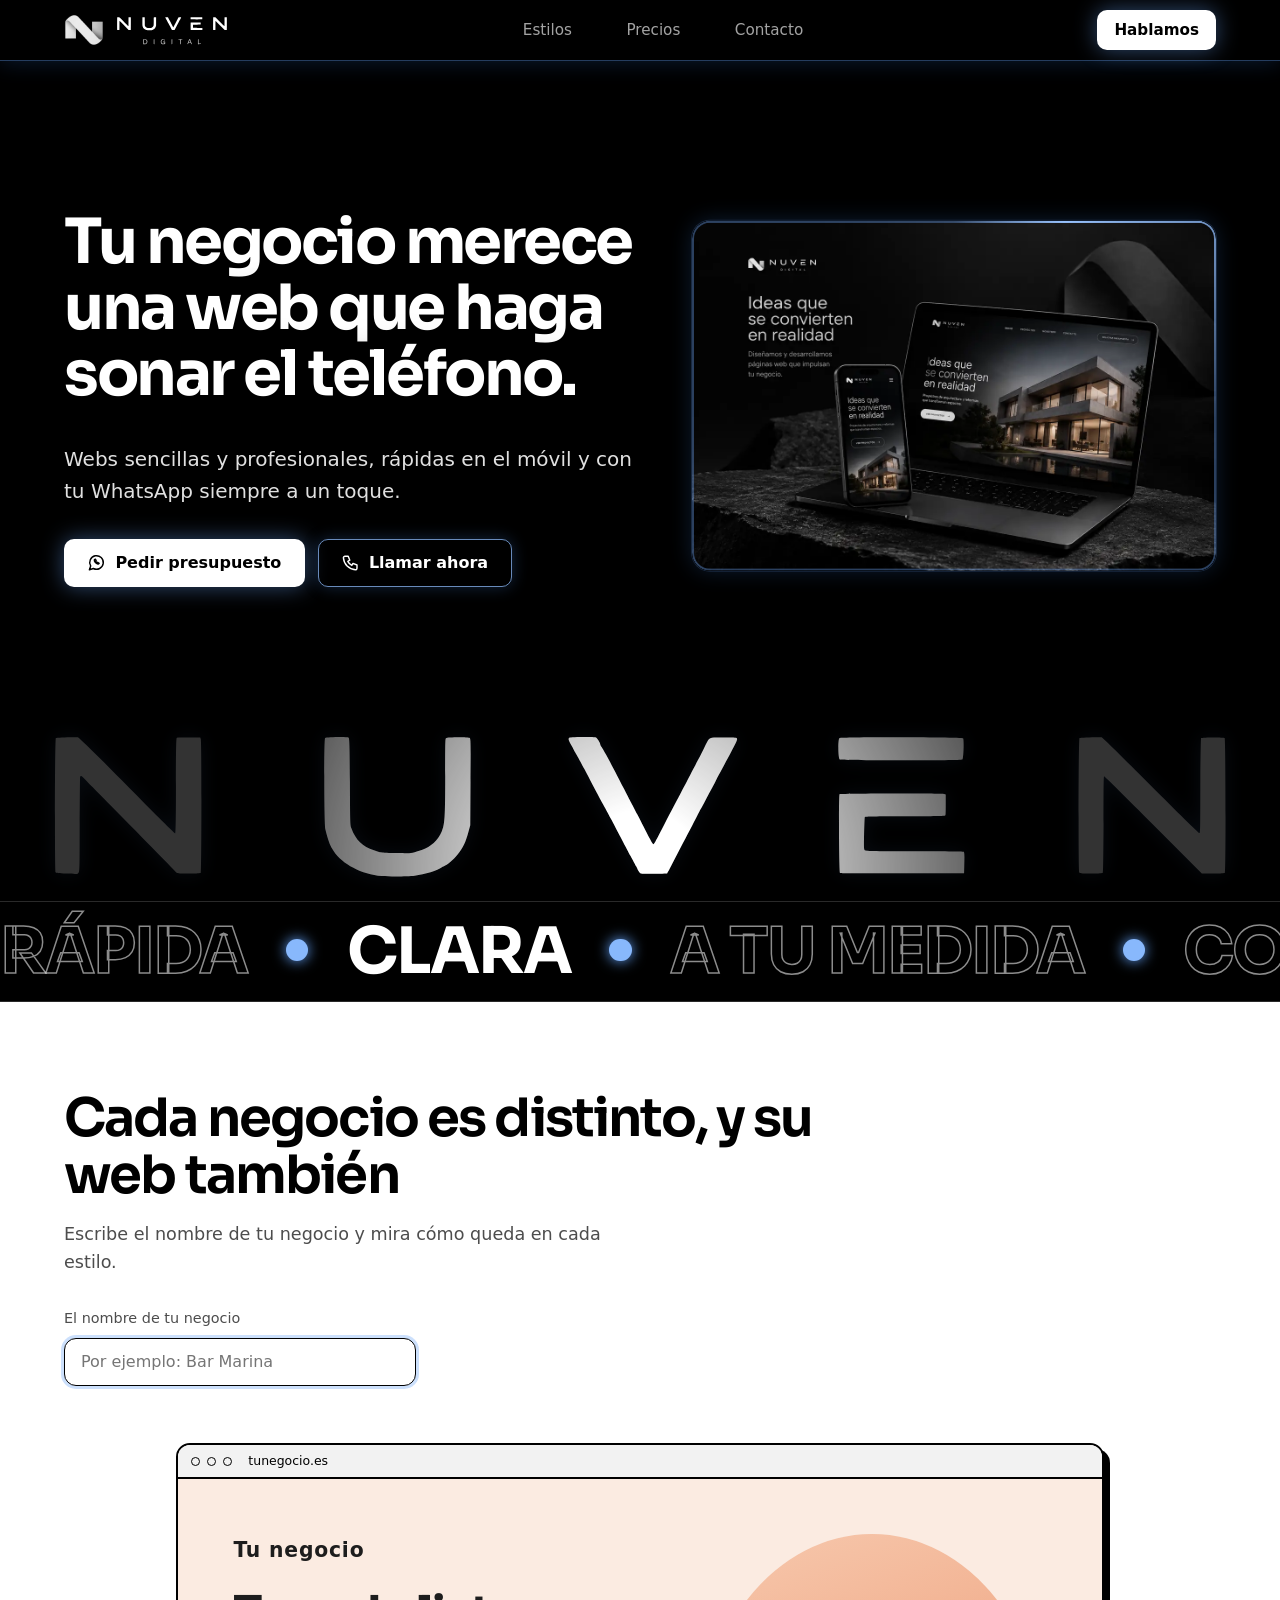
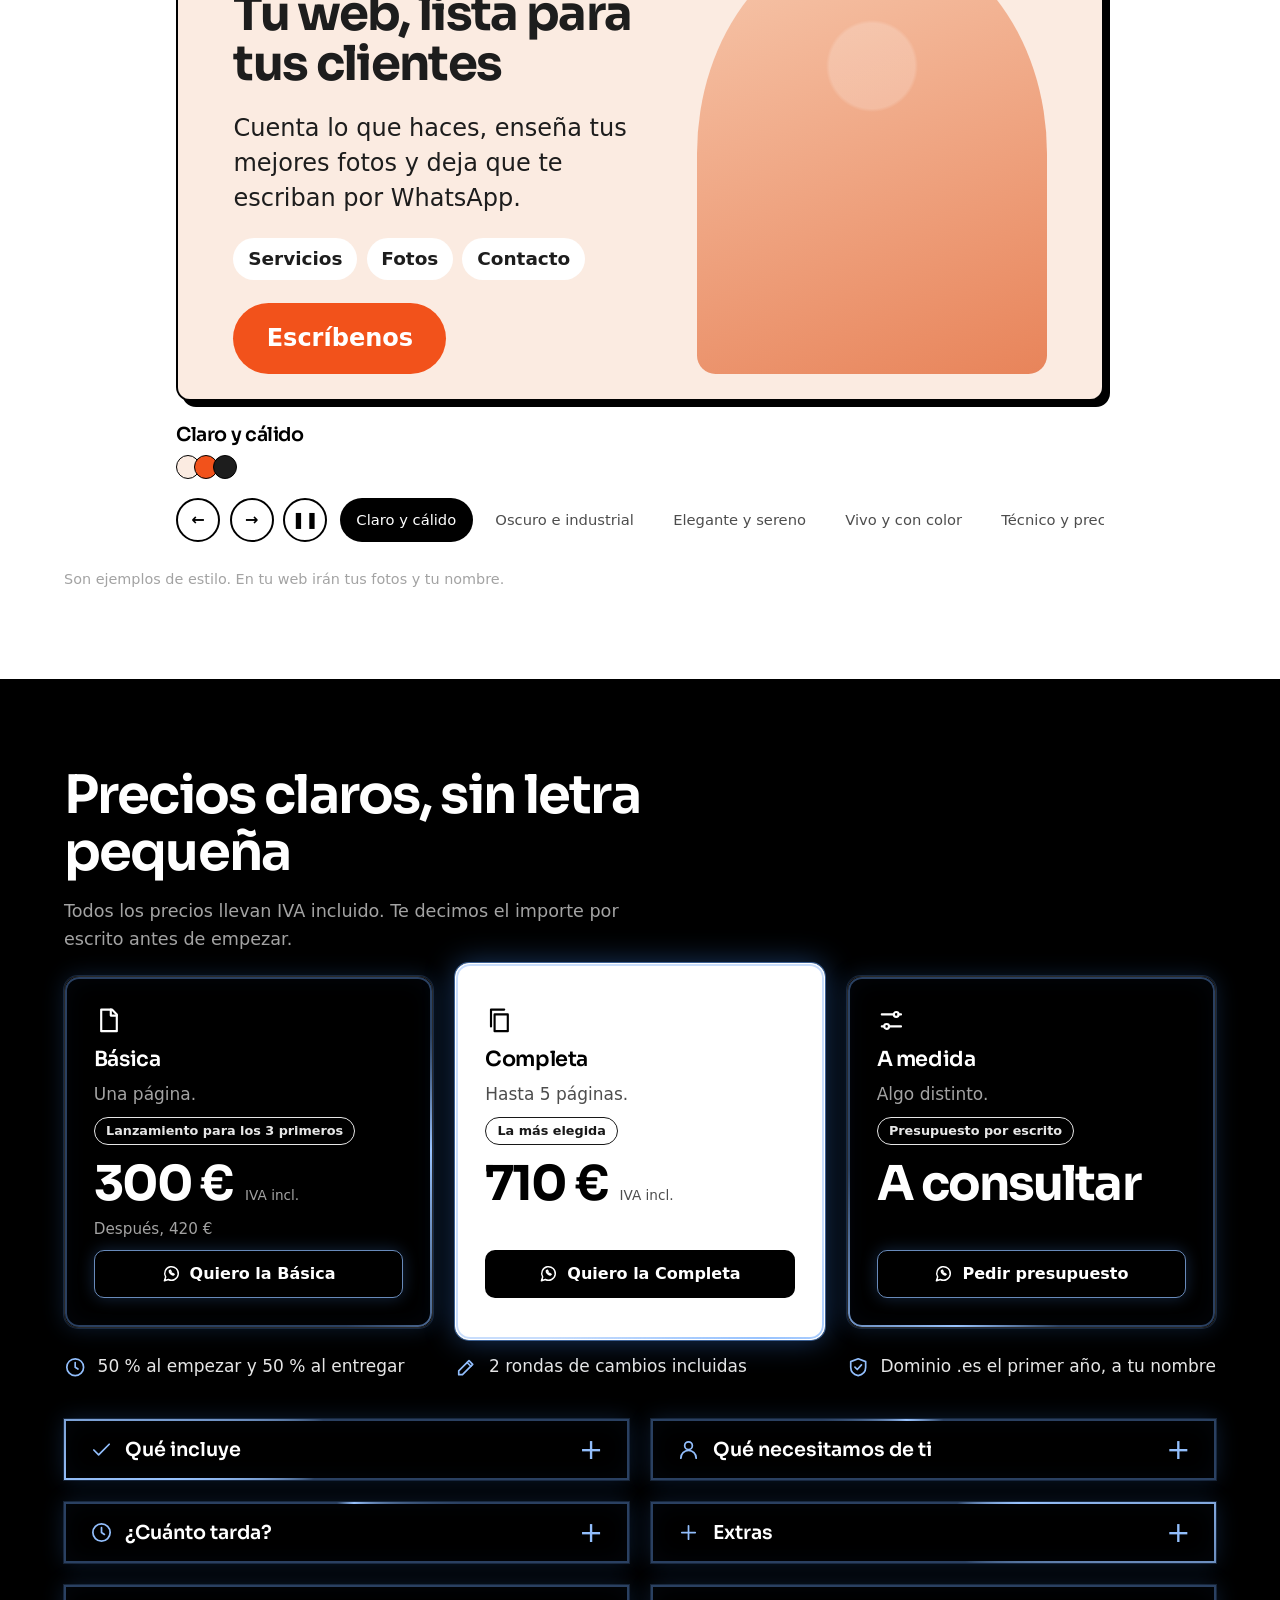
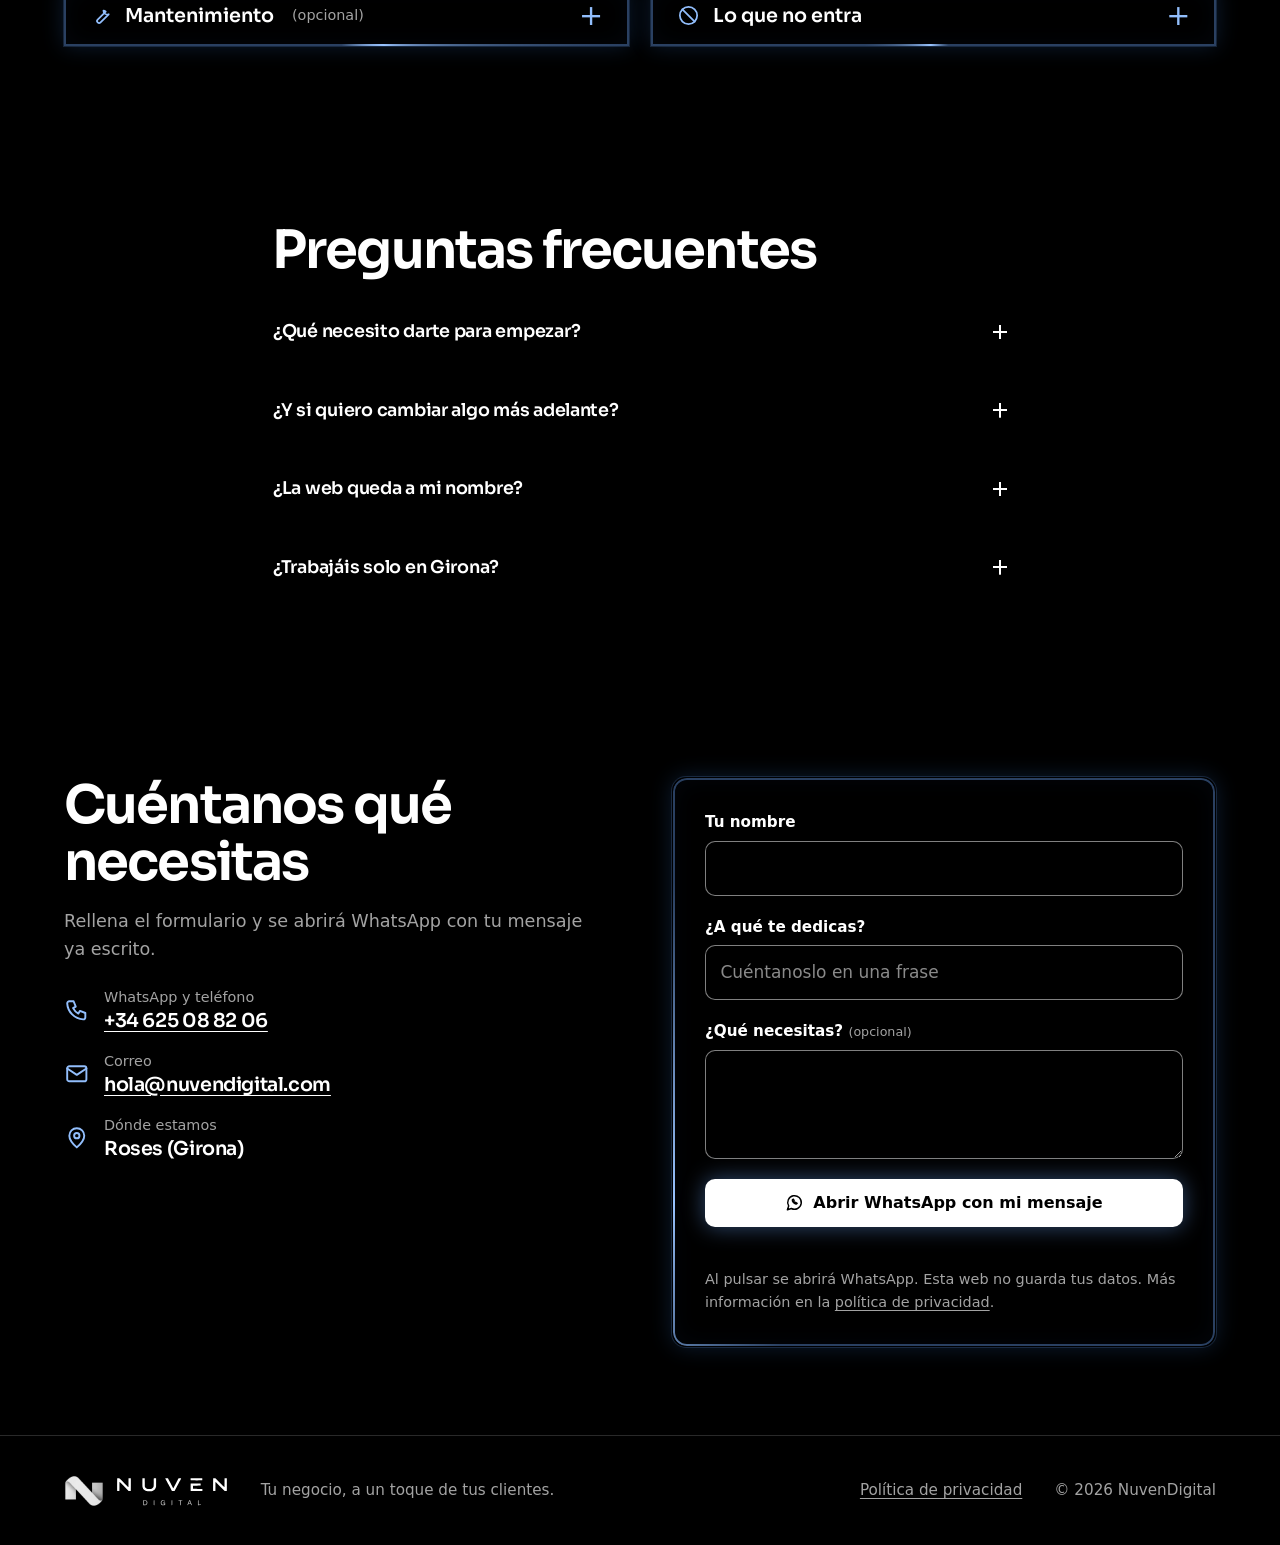
==== commit 08174a2a: "Add files via upload" ====
--- a/index.html
+++ b/index.html
@@ -679,7 +679,6 @@
       <img class="wm" src="logo-wordmark.svg" width="96" height="27" alt="">
     </a>
     <nav class="nav" aria-label="Principal">
-      <a href="#historia">Historia</a>
       <a href="#proyectos">Estilos</a>
       <a href="#precios">Precios</a>
       <a href="#contacto">Contacto</a>
@@ -709,71 +708,7 @@
     <div class="giant" aria-hidden="true"><img class="g1" src="logo-wordmark.svg" width="490" height="138" alt=""><img class="g2" src="logo-wordmark.svg" width="490" height="138" alt=""></div>
   </section>
 
-  <div class="marquee" aria-hidden="true"><div class="mq-track"><span><svg class="ic" aria-hidden="true" focusable="false"><use href="#i-bolt"/></svg>Rápida</span><span><svg class="ic" aria-hidden="true" focusable="false"><use href="#i-eye"/></svg>Clara</span><span><svg class="ic" aria-hidden="true" focusable="false"><use href="#i-sliders"/></svg>A tu medida</span><span><svg class="ic" aria-hidden="true" focusable="false"><use href="#i-wa"/></svg>Con WhatsApp</span><span><svg class="ic" aria-hidden="true" focusable="false"><use href="#i-edit"/></svg>Fácil de cambiar</span><span><svg class="ic" aria-hidden="true" focusable="false"><use href="#i-heart"/></svg>Tuya</span><span><svg class="ic" aria-hidden="true" focusable="false"><use href="#i-bolt"/></svg>Rápida</span><span><svg class="ic" aria-hidden="true" focusable="false"><use href="#i-eye"/></svg>Clara</span><span><svg class="ic" aria-hidden="true" focusable="false"><use href="#i-sliders"/></svg>A tu medida</span><span><svg class="ic" aria-hidden="true" focusable="false"><use href="#i-wa"/></svg>Con WhatsApp</span><span><svg class="ic" aria-hidden="true" focusable="false"><use href="#i-edit"/></svg>Fácil de cambiar</span><span><svg class="ic" aria-hidden="true" focusable="false"><use href="#i-heart"/></svg>Tuya</span></div></div>
-
-  <!-- 2. Historia: una noche cualquiera (se mueve con el scroll) -->
-  <section class="story" id="historia" aria-labelledby="t-story">
-    <div class="story-pin">
-      <div class="wrap story-grid">
-        <div class="caps">
-          <h2 id="t-story">Una noche cualquiera, tu web trabaja por ti</h2>
-          <ol class="cap-list">
-            <li class="cap on" data-i="0">
-              <span class="cap-t">Domingo, 22:04</span>
-              <p>Marta busca en Google justo lo que tú ofreces.</p>
-            </li>
-            <li class="cap" data-i="1">
-              <span class="cap-t">22:05</span>
-              <p>Abre tres webs. Dos tardan en cargar y las cierra.</p>
-            </li>
-            <li class="cap" data-i="2">
-              <span class="cap-t">22:05</span>
-              <p>La tercera abre al instante. El teléfono y el WhatsApp están ahí, sin buscar.</p>
-            </li>
-            <li class="cap" data-i="3">
-              <span class="cap-t">22:06</span>
-              <p>Toca WhatsApp y el mensaje ya está escrito. Tú solo contestas.</p>
-            </li>
-          </ol>
-          <div class="dots" aria-hidden="true"><i class="on"></i><i></i><i></i><i></i></div>
-          <p class="story-end">Una buena web no vende palabras bonitas: consigue que te escriban cuando te necesitan.</p>
-        </div>
-        <div class="phone-wrap" aria-hidden="true">
-          <div class="phone" id="phone" data-scene="0">
-            <div class="ph-screen">
-              <div class="sc sc-0">
-                <div class="srch">cerca de mí</div>
-                <div class="res top-res"><b>Tu negocio</b><span>Abierto ahora · A un toque</span><i></i></div>
-                <div class="res"><b>Otro negocio</b><span>Sin horario</span><i></i></div>
-                <div class="res"><b>Directorio de servicios</b><span>Anuncios y listados</span><i></i></div>
-              </div>
-              <div class="sc sc-1">
-                <div class="tabs">
-                  <div class="tab bad"><div><b>Web 1</b><br><small>Cargando…</small></div><span class="spin"></span></div>
-                  <div class="tab bad"><div><b>Web 2</b><br><small>Cargando…</small></div><span class="spin"></span></div>
-                  <div class="tab ok"><div><b>Tu negocio</b><br><small>Lista</small></div><span class="tick"></span></div>
-                </div>
-              </div>
-              <div class="sc sc-2">
-                <div class="mw">
-                  <p class="mw-name">Tu negocio</p>
-                  <p class="mw-tag">Abierto ahora</p>
-                  <div class="mw-btns"><span class="mw-b w">WhatsApp</span><span class="mw-b">Llamar</span></div>
-                  <ul class="mw-list"><li>Lo que haces</li><li>Cómo trabajas</li><li>Dónde estás</li></ul>
-                  <p class="mw-zone">Tu zona</p>
-                </div>
-              </div>
-              <div class="sc sc-3">
-                <div class="notif"><b>Mensaje nuevo</b>Marta: quería hacer una consulta</div>
-                <div class="bub">Hola, he visto vuestra web y quería hacer una consulta. ¿Podéis atenderme hoy?</div>
-                <p class="sent">Enviado desde la web</p>
-              </div>
-            </div>
-          </div>
-        </div>
-      </div>
-    </div>
-  </section>
+  <div class="marquee" aria-hidden="true"><div class="mq-track"><span>Rápida</span><span>Clara</span><span>A tu medida</span><span>Con WhatsApp</span><span>Fácil de cambiar</span><span>Tuya</span><span>Rápida</span><span>Clara</span><span>A tu medida</span><span>Con WhatsApp</span><span>Fácil de cambiar</span><span>Tuya</span></div></div>
 
   <!-- 4. Estilos: la misma web contada en seis estilos, con transición distinta (sección blanca) -->
   <section class="sec paper" id="proyectos" aria-labelledby="t-proyectos">
@@ -798,7 +733,7 @@
               <span class="m-t"><b>Servicios</b><b>Fotos</b><b>Contacto</b></span>
               <span class="m-b">Escríbenos</span>
             </div>
-            <div class="m-img" aria-hidden="true"><img src="n9-kitchen.webp" width="274" height="255" alt="" loading="lazy" decoding="async"></div>
+            <div class="m-img" aria-hidden="true"></div>
             <figcaption><b>Claro y cálido.</b></figcaption>
           </figure>
           <figure class="slide m2" data-name="Oscuro e industrial" data-who="Fuerte y directo" data-desc="Fondo negro, letra condensada en mayúsculas y un amarillo que se ve de lejos." data-sw="#111315,#fcc204,#8a8a8a" data-url="tunegocio.es">
@@ -809,7 +744,7 @@
               <span class="m-t"><b>Servicios</b><b>Fotos</b><b>Contacto</b></span>
               <span class="m-b">Escríbenos</span>
             </div>
-            <div class="m-img" aria-hidden="true"><img src="n9-shoe.webp" width="244" height="245" alt="" loading="lazy" decoding="async"></div>
+            <div class="m-img" aria-hidden="true"></div>
             <figcaption><b>Oscuro e industrial.</b></figcaption>
           </figure>
           <figure class="slide m3" data-name="Elegante y sereno" data-who="Sereno y cuidado" data-desc="Letra con serifa, mucho aire y tonos tierra. Transmite calma y cuidado." data-sw="#f3ece2,#8a6a4a,#2b2420" data-url="tunegocio.es">
@@ -820,7 +755,7 @@
               <span class="m-t"><b>Servicios</b><b>Fotos</b><b>Contacto</b></span>
               <span class="m-b">Escríbenos</span>
             </div>
-            <div class="m-img" aria-hidden="true"><img src="n9-garden.webp" width="270" height="254" alt="" loading="lazy" decoding="async"></div>
+            <div class="m-img" aria-hidden="true"></div>
             <figcaption><b>Elegante y sereno.</b></figcaption>
           </figure>
           <figure class="slide m4" data-name="Vivo y con color" data-who="Alegre y divertido" data-desc="Colores fuertes y formas que se salen de la caja. Cercano, alegre y fácil de recordar." data-sw="#ffd83d,#2f5bff,#ff4d6d" data-url="tunegocio.es">
@@ -831,7 +766,7 @@
               <span class="m-t"><b>Servicios</b><b>Fotos</b><b>Contacto</b></span>
               <span class="m-b">Escríbenos</span>
             </div>
-            <div class="m-img" aria-hidden="true"><img src="n9-house.webp" width="445" height="345" alt="" loading="lazy" decoding="async"></div>
+            <div class="m-img" aria-hidden="true"></div>
             <figcaption><b>Vivo y con color.</b></figcaption>
           </figure>
           <figure class="slide m5" data-name="Técnico y preciso" data-who="Serio y preciso" data-desc="Cuadrícula de plano, letra tipo máquina y un verde de pantalla. Serio y ordenado." data-sw="#06130f,#38f2a5,#d9fff0" data-url="tunegocio.es">
@@ -842,7 +777,7 @@
               <span class="m-t"><b>Servicios</b><b>Fotos</b><b>Contacto</b></span>
               <span class="m-b">Escríbenos</span>
             </div>
-            <div class="m-img" aria-hidden="true"><img src="n9-brain.webp" width="240" height="210" alt="" loading="lazy" decoding="async"></div>
+            <div class="m-img" aria-hidden="true"></div>
             <figcaption><b>Técnico y preciso.</b></figcaption>
           </figure>
           <figure class="slide m6" data-name="Editorial y atrevido" data-who="Atrevido y con carácter" data-desc="Titulares enormes, bordes gruesos y contraste. Para quien quiere destacar." data-sw="#f4f1ea,#111111,#ff5a1f" data-url="tunegocio.es">
@@ -937,6 +872,15 @@
             <li>Tu logo, si tienes</li>
             <li>Opiniones de clientes, solo si son reales y con su permiso</li>
           </ul>
+        </div></details>
+        <details class="neon card acc" data-r style="--d:.1s"><summary><svg class="ic" aria-hidden="true" focusable="false"><use href="#i-clock"/></svg>¿Cuánto tarda?</summary><div class="acc-b">
+          <ul class="xtra">
+            <li><span>Primer borrador</span><b>3 días laborables</b></li>
+            <li><span>Cada ronda de cambios</span><b>1 día laborable</b></li>
+            <li><span>Publicación</span><b>3 días laborables</b></li>
+          </ul>
+          <p>Los plazos cuentan desde que nos mandas tus textos y fotos (borrador) o desde que aceptas el borrador (publicación). Lo que tardes en mandar el material o revisar los borradores no cuenta.</p>
+          <p>Normalmente, una semana y media de trabajo nuestro. La Completa, hasta 10 días laborables en total.</p>
         </div></details>
         <details class="neon card acc" data-r><summary><svg class="ic" aria-hidden="true" focusable="false"><use href="#i-plus"/></svg>Extras</summary><div class="acc-b">
           <ul class="xtra">
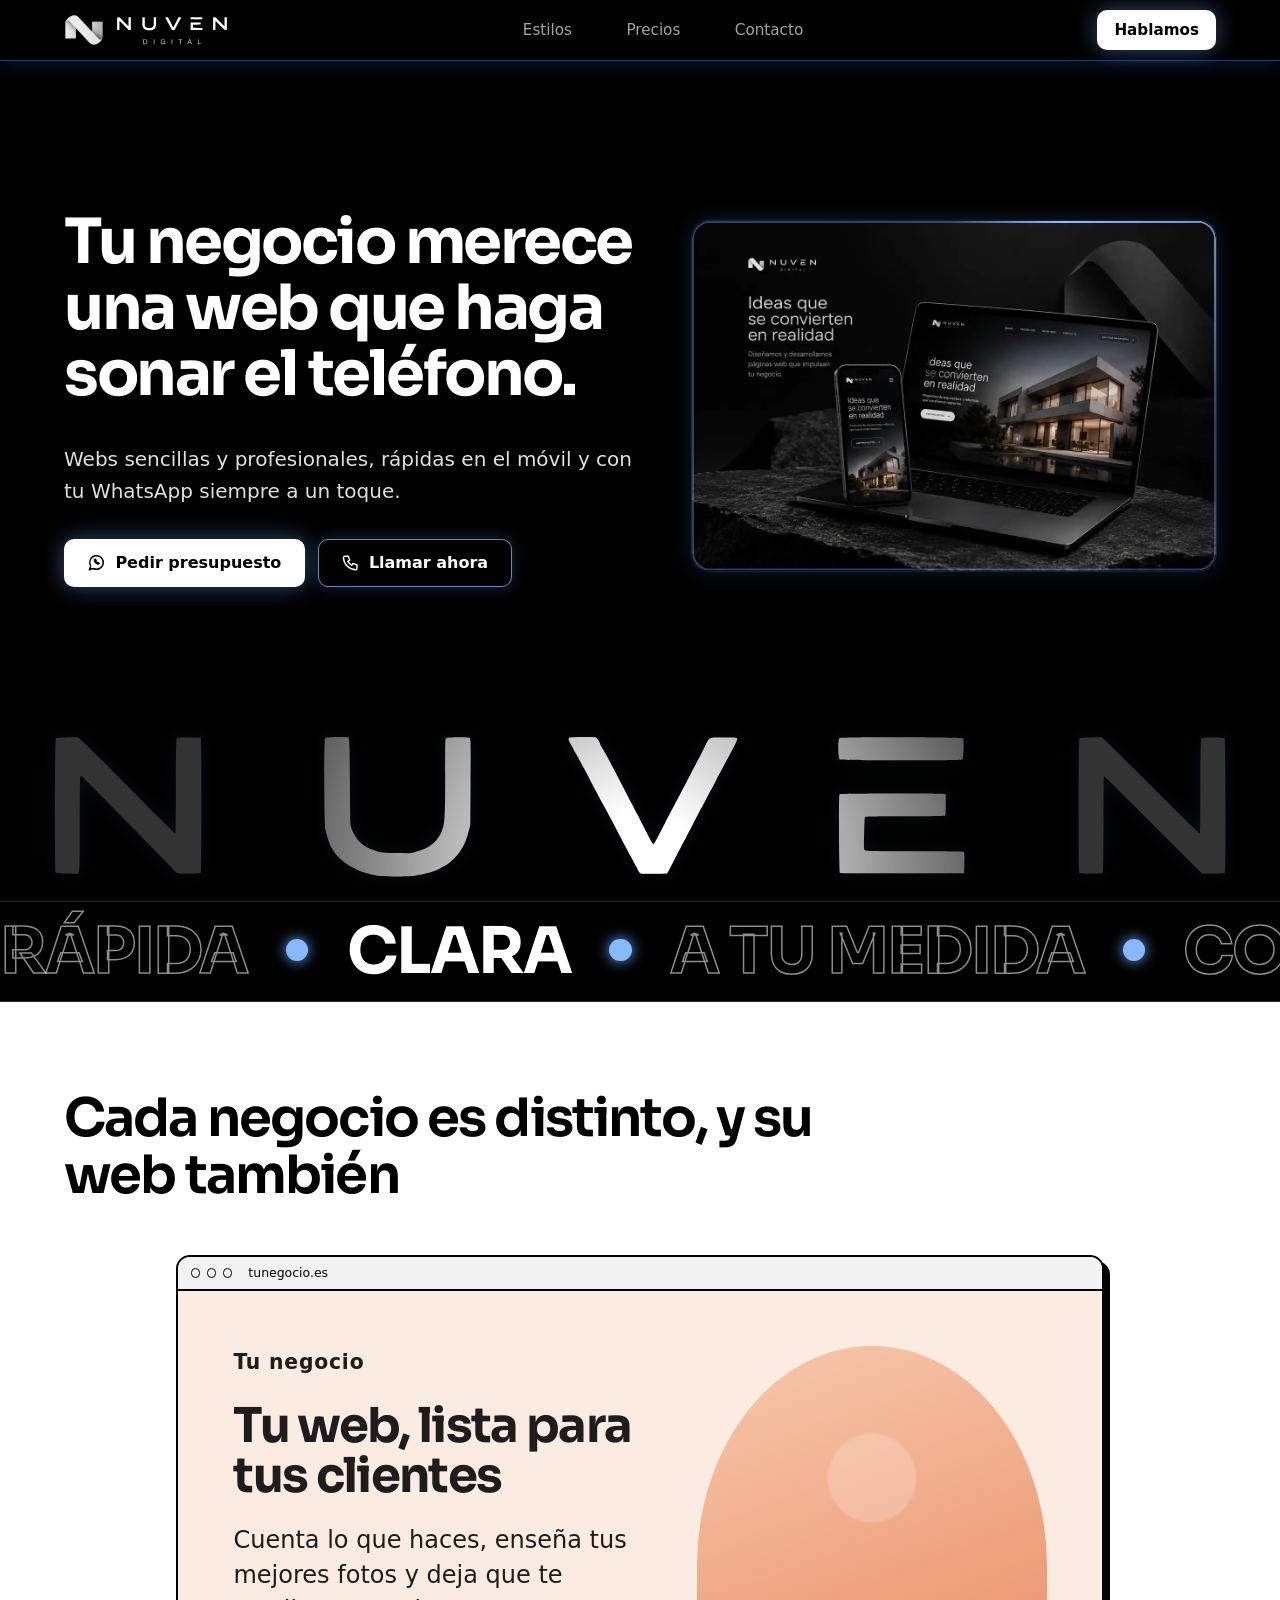
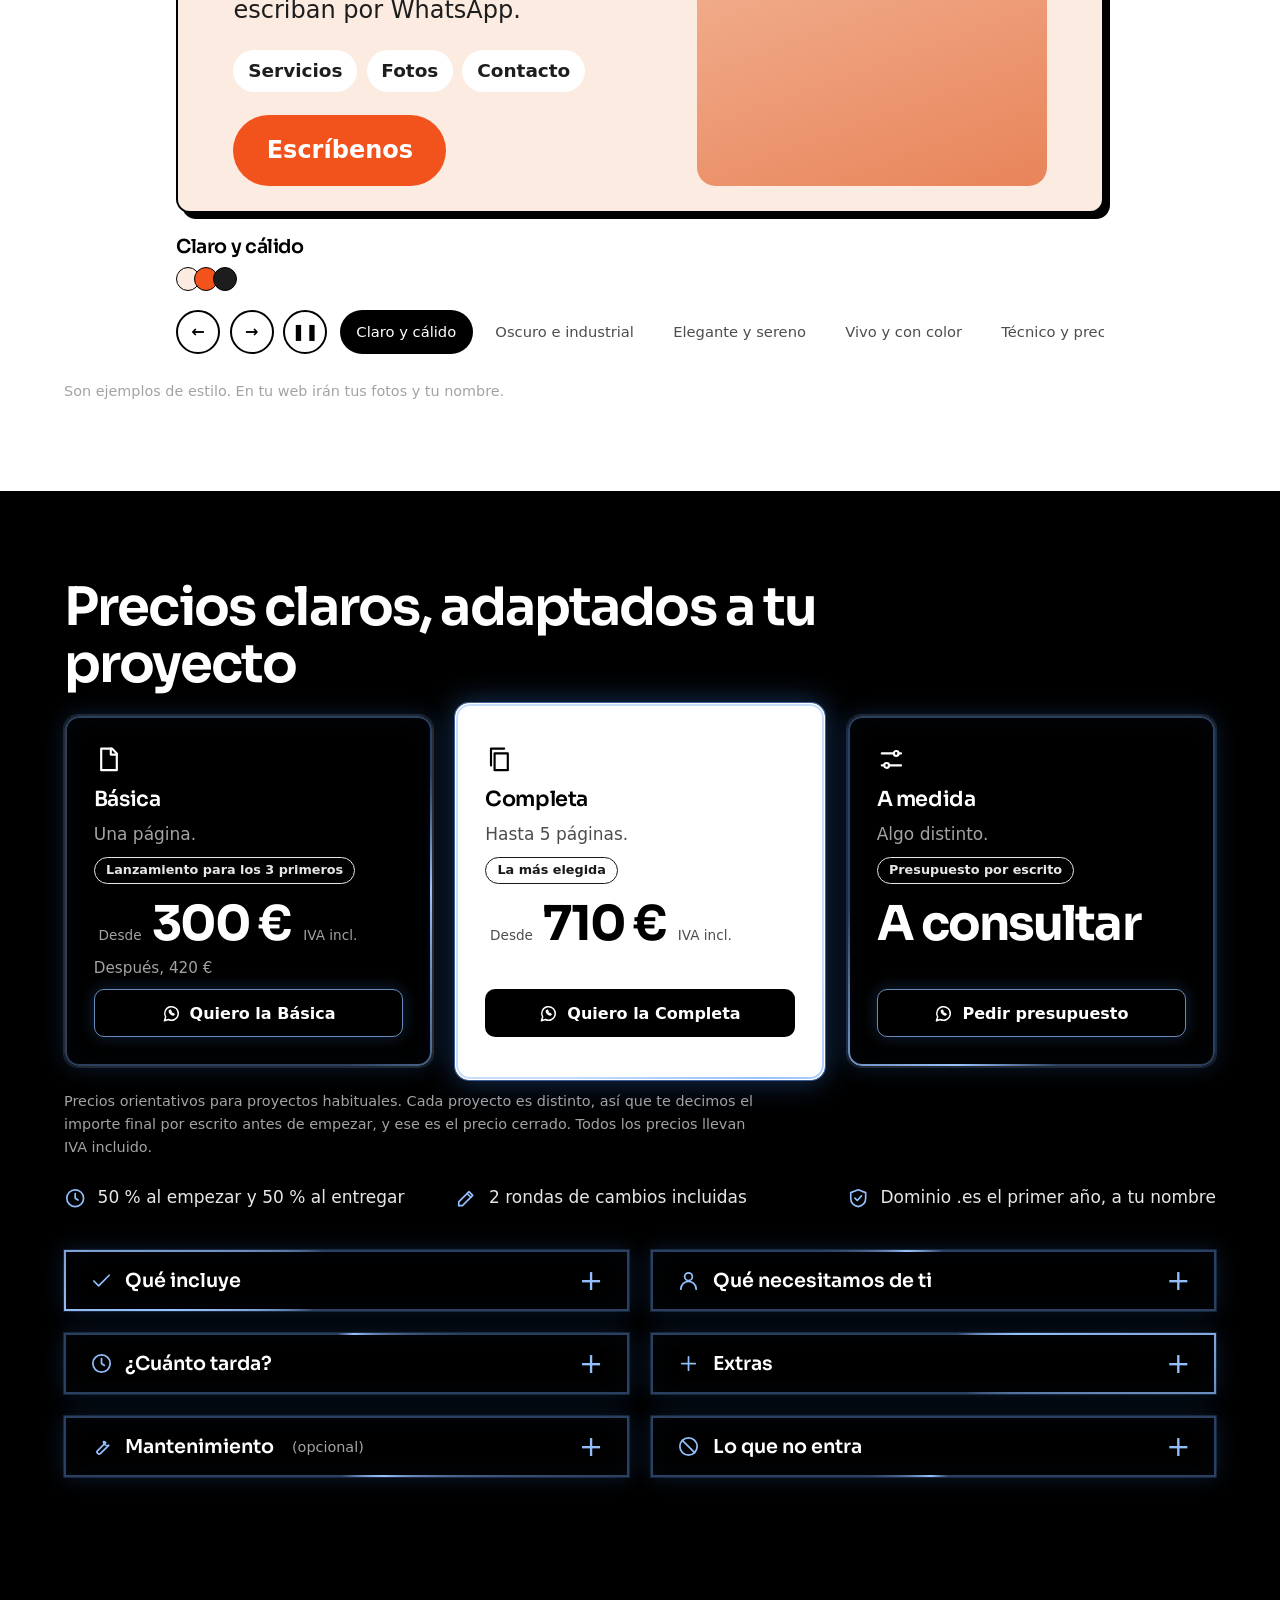
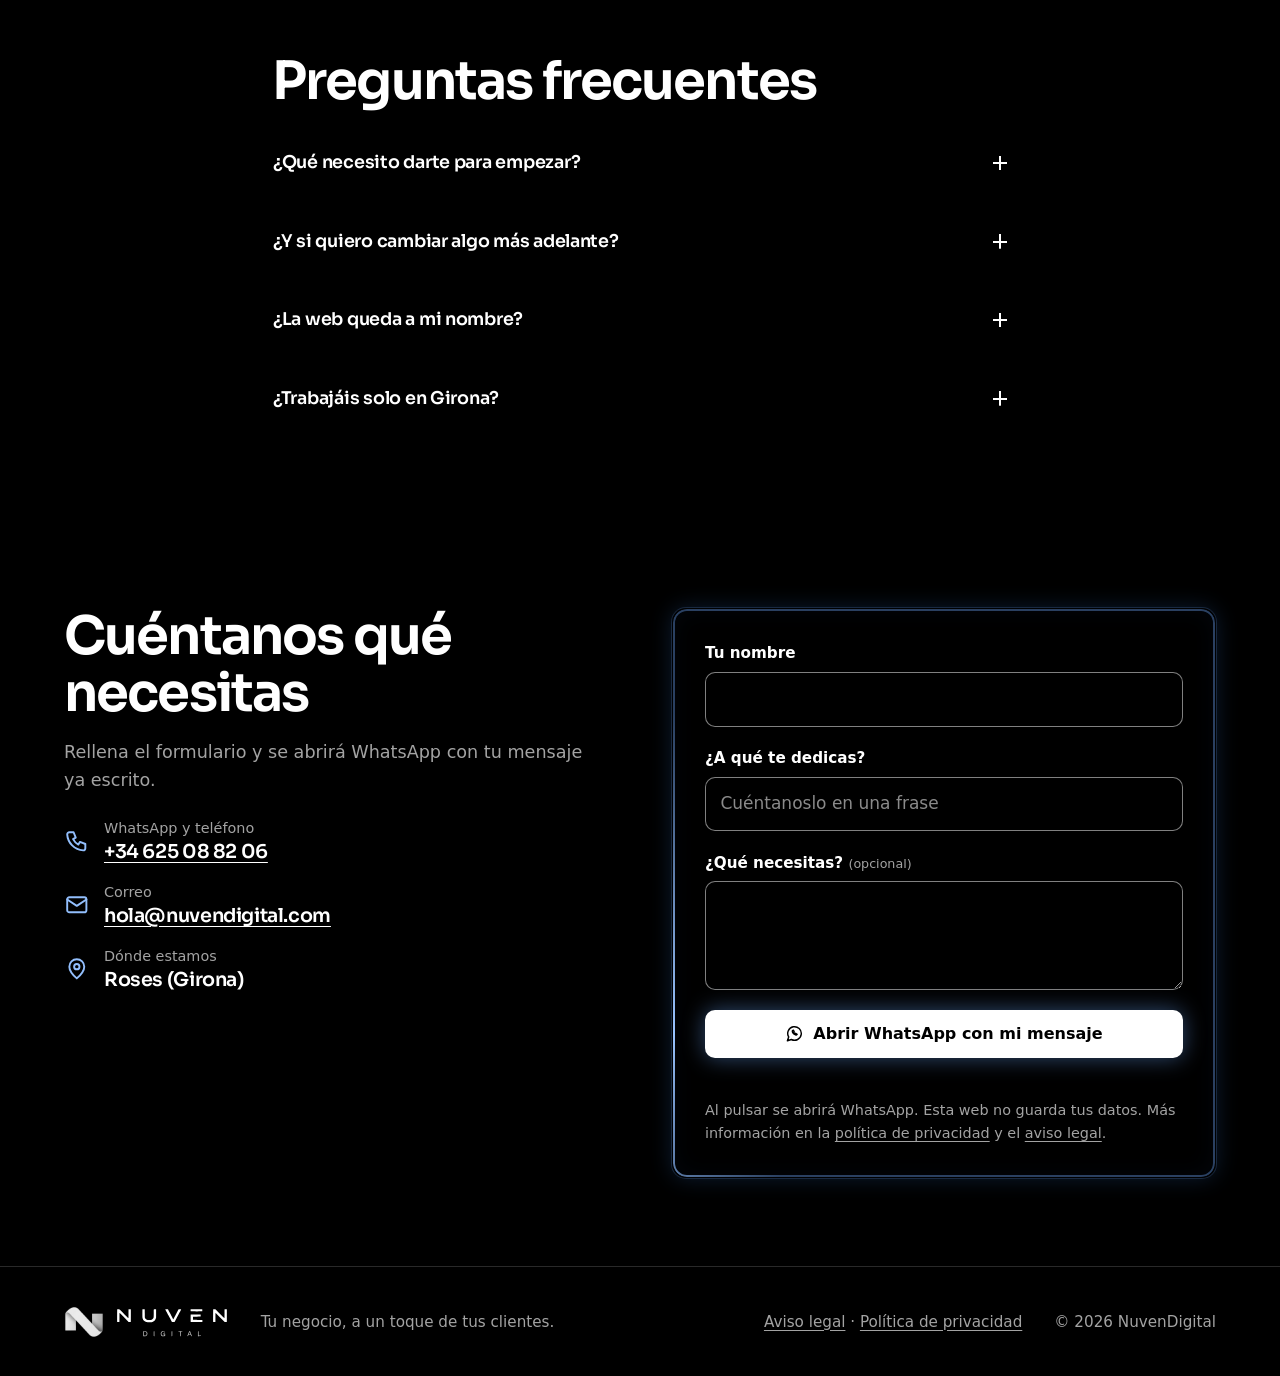
==== commit 7f6d5a02: "Add files via upload" ====
--- a/index.html
+++ b/index.html
@@ -642,6 +642,7 @@
 .info .ic{grid-row:1/3;width:1.6rem;height:1.6rem;color:hsl(var(--nh) 95% 78%)}
 .faq{margin-top:1.2rem}
 
+.price .from{font:500 .9rem/1 var(--body);letter-spacing:0;margin:0 .15rem 0 0}.pnote{margin-top:1.4rem;max-width:44rem}
 </style>
 <script>
 /* js: hay JavaScript. rm: la persona pidió reducir movimiento. live: la historia se mueve con el scroll.
@@ -714,11 +715,6 @@
   <section class="sec paper" id="proyectos" aria-labelledby="t-proyectos">
     <div class="wrap">
       <h2 id="t-proyectos">Cada negocio es distinto, y su web también</h2>
-      <p class="lead">Escribe el nombre de tu negocio y mira cómo queda en cada estilo.</p>
-      <div class="pick">
-        <label class="pick-t" for="bizName">El nombre de tu negocio</label>
-        <input class="biz" id="bizName" type="text" maxlength="26" placeholder="Por ejemplo: Bar Marina" autocomplete="off">
-      </div>
     </div>
     <div class="wrap stage-wrap">
       <div class="stage" id="stage" role="group" aria-roledescription="carrusel" aria-label="Estilos de ejemplo">
@@ -814,15 +810,14 @@
   <!-- 5. Precios -->
   <section class="sec" id="precios" aria-labelledby="t-precios">
     <div class="wrap">
-      <h2 id="t-precios" data-r>Precios claros, sin letra pequeña</h2>
-      <p class="lead" data-r>Todos los precios llevan IVA incluido. Te decimos el importe por escrito antes de empezar.</p>
+      <h2 id="t-precios" data-r>Precios claros, adaptados a tu proyecto</h2>
       <div class="plans">
         <article class="plan neon" data-r>
           <svg class="ic" aria-hidden="true" focusable="false"><use href="#i-page"/></svg>
           <h3>Básica</h3>
           <p class="plan-d">Una página.</p>
           <p class="badge">Lanzamiento para los 3 primeros</p>
-          <p class="price">300 € <small>IVA incl.</small></p>
+          <p class="price"><small class="from">Desde</small> 300 € <small>IVA incl.</small></p>
           <p class="was">Después, 420 €</p>
           <a class="btn btn-ghost" href="https://wa.me/34625088206?text=Hola%2C%20me%20interesa%20la%20web%20B%C3%A1sica%20de%20300%20%E2%82%AC." rel="noopener"><svg class="ic" aria-hidden="true" focusable="false"><use href="#i-wa"/></svg>Quiero la Básica</a>
         </article>
@@ -831,7 +826,7 @@
           <h3>Completa</h3>
           <p class="plan-d">Hasta 5 páginas.</p>
           <p class="badge">La más elegida</p>
-          <p class="price">710 € <small>IVA incl.</small></p>
+          <p class="price"><small class="from">Desde</small> 710 € <small>IVA incl.</small></p>
           <p class="was">&nbsp;</p>
           <a class="btn btn-dark" href="https://wa.me/34625088206?text=Hola%2C%20me%20interesa%20la%20web%20Completa%20%28hasta%205%20p%C3%A1ginas%29." rel="noopener"><svg class="ic" aria-hidden="true" focusable="false"><use href="#i-wa"/></svg>Quiero la Completa</a>
         </article>
@@ -845,6 +840,7 @@
           <a class="btn btn-ghost" href="https://wa.me/34625088206?text=Hola%2C%20quiero%20una%20web%20a%20medida." rel="noopener"><svg class="ic" aria-hidden="true" focusable="false"><use href="#i-wa"/></svg>Pedir presupuesto</a>
         </article>
       </div>
+      <p class="fine pnote" data-r>Precios orientativos para proyectos habituales. Cada proyecto es distinto, así que te decimos el importe final por escrito antes de empezar, y ese es el precio cerrado. Todos los precios llevan IVA incluido.</p>
       <ul class="perks" data-r>
         <li><svg class="ic" aria-hidden="true" focusable="false"><use href="#i-clock"/></svg><span>50 % al empezar y 50 % al entregar</span></li>
         <li><svg class="ic" aria-hidden="true" focusable="false"><use href="#i-edit"/></svg><span>2 rondas de cambios incluidas</span></li>
@@ -969,7 +965,7 @@
           <textarea id="f-msg" name="mensaje" rows="3"></textarea>
         </div>
         <button class="btn btn-wa" type="submit"><svg class="ic" aria-hidden="true" focusable="false"><use href="#i-wa"/></svg>Abrir WhatsApp con mi mensaje</button>
-        <p class="fine">Al pulsar se abrirá WhatsApp. Esta web no guarda tus datos. Más información en la <a href="privacidad.html">política de privacidad</a>.</p>
+        <p class="fine">Al pulsar se abrirá WhatsApp. Esta web no guarda tus datos. Más información en la <a href="privacidad.html">política de privacidad</a> y el <a href="aviso-legal.html">aviso legal</a>.</p>
       </form>
     </div>
   </section>
@@ -983,7 +979,7 @@
       <img class="wm" src="logo-wordmark.svg" width="96" height="27" alt="">
     </a>
     <p>Tu negocio, a un toque de tus clientes.</p>
-    <p><a href="privacidad.html">Política de privacidad</a></p>
+    <p><a href="aviso-legal.html">Aviso legal</a> · <a href="privacidad.html">Política de privacidad</a></p>
     <p class="copy">© 2026 NuvenDigital</p>
   </div>
 </footer>
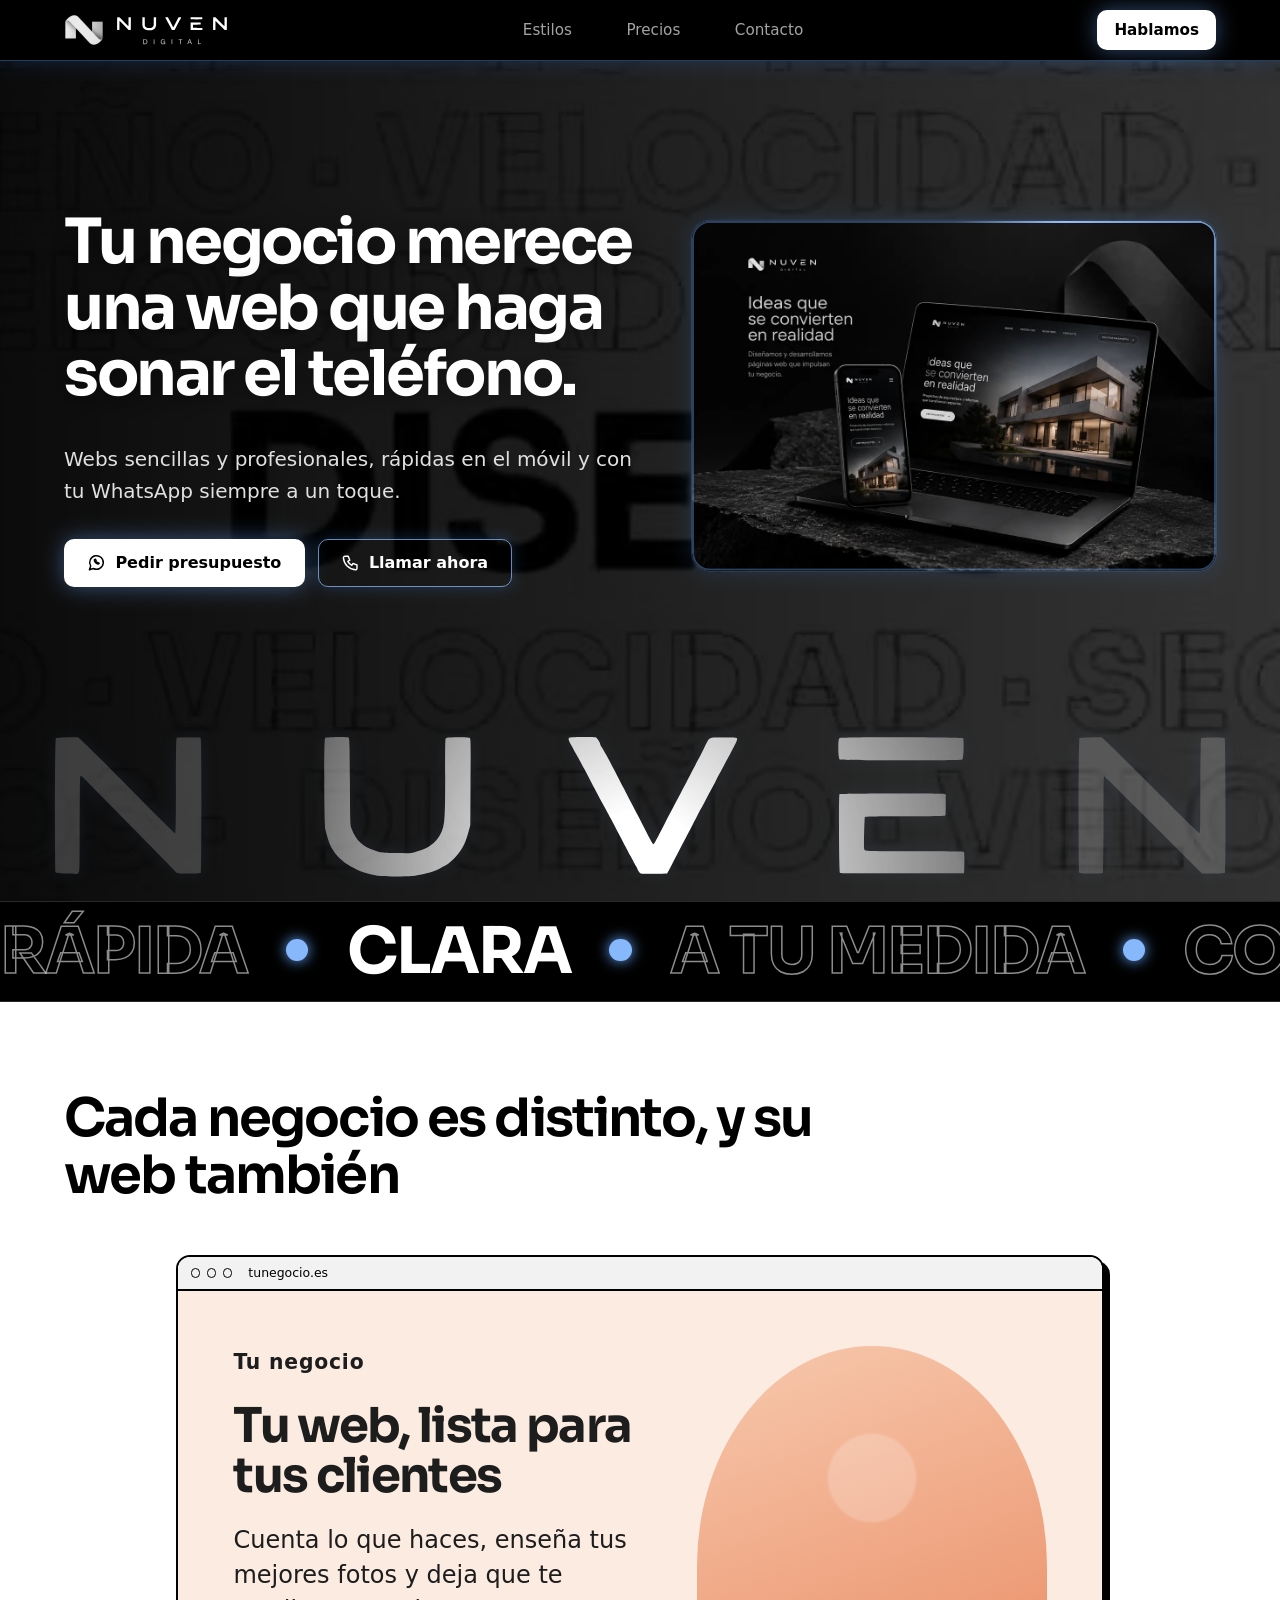
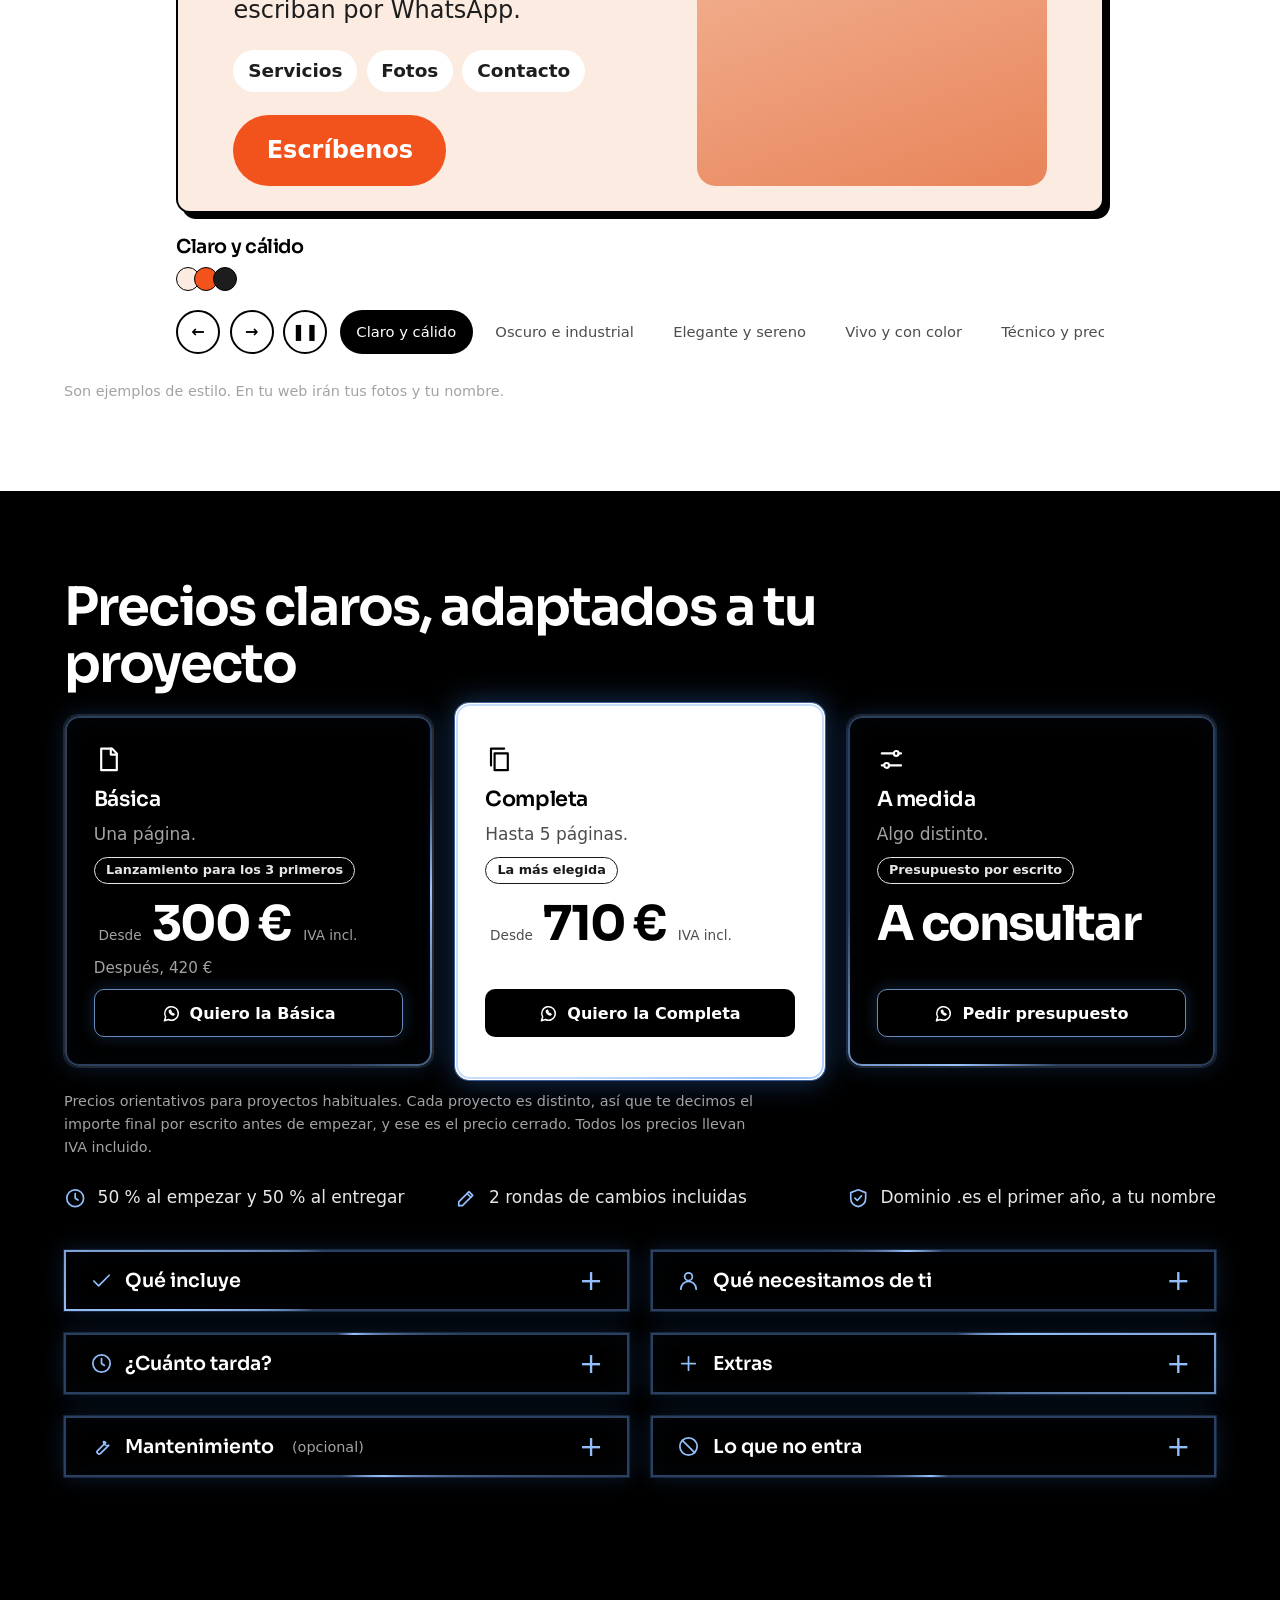
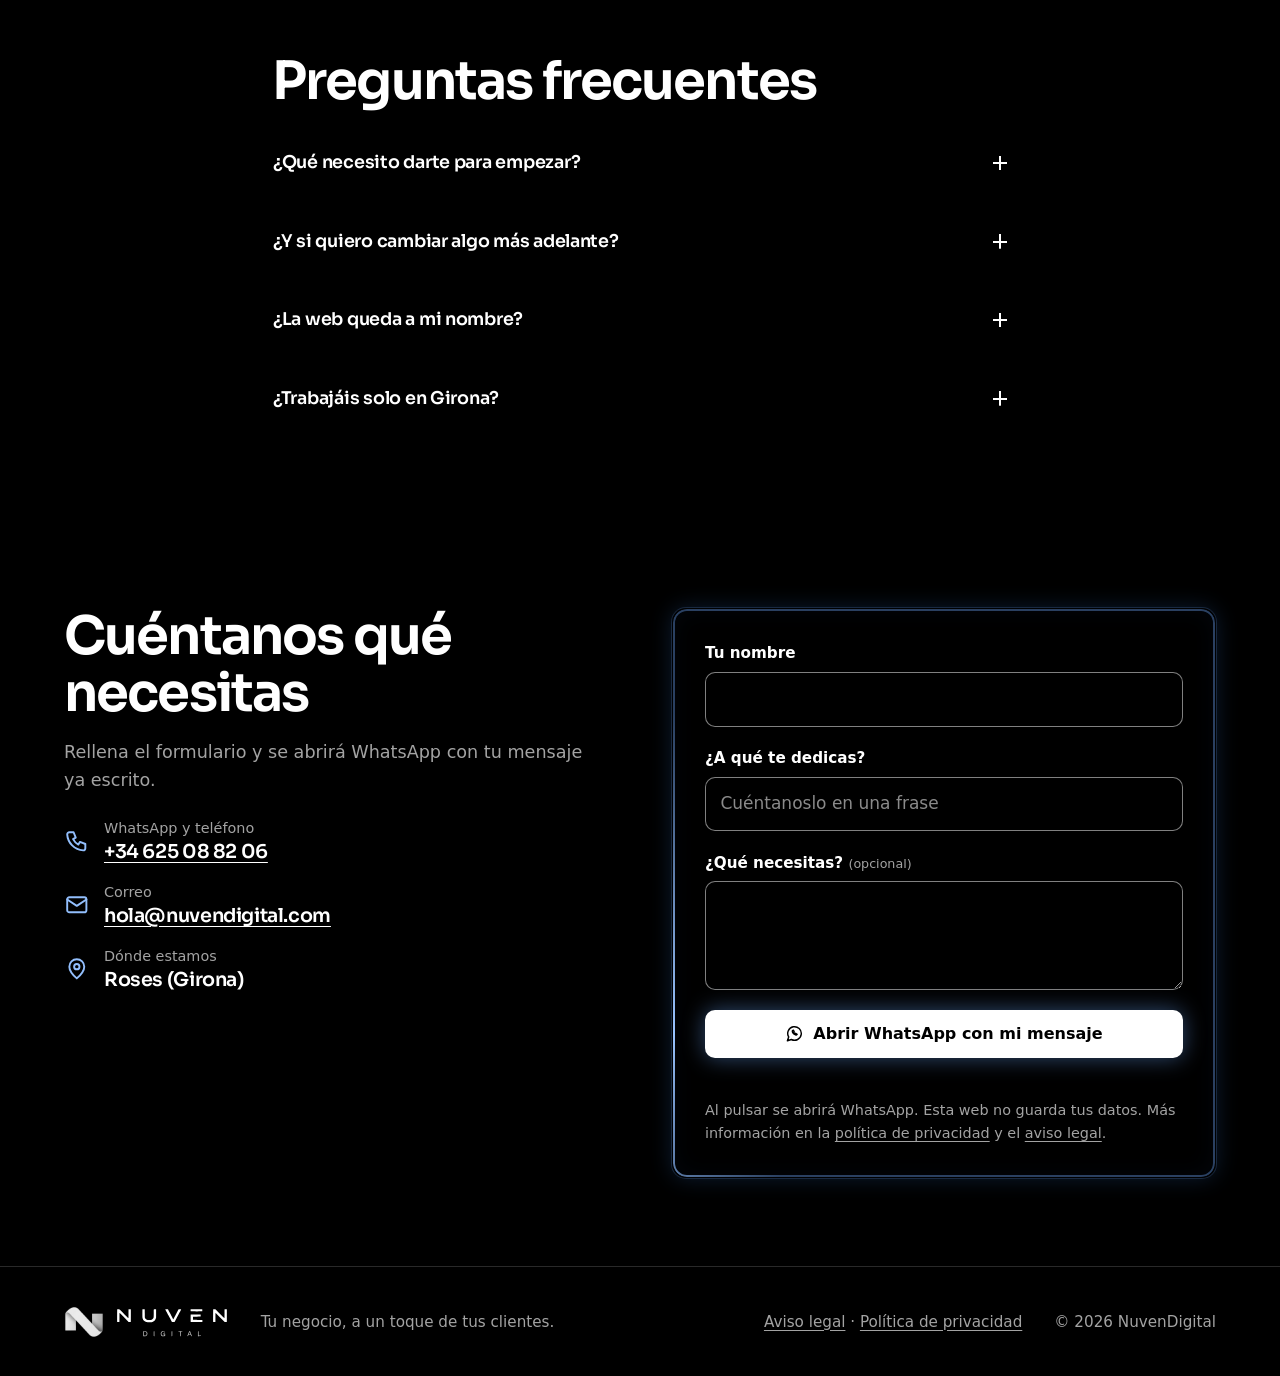
==== commit bd1334a3: "Add files via upload" ====
--- a/index.html
+++ b/index.html
@@ -643,6 +643,7 @@
 .faq{margin-top:1.2rem}
 
 .price .from{font:500 .9rem/1 var(--body);letter-spacing:0;margin:0 .15rem 0 0}.pnote{margin-top:1.4rem;max-width:44rem}
+.hero-vid{position:absolute;inset:0;width:100%;height:100%;object-fit:cover;z-index:-3;opacity:0;transition:opacity 1.4s ease;filter:grayscale(1);pointer-events:none}.hero-vid.on{opacity:.26}
 </style>
 <script>
 /* js: hay JavaScript. rm: la persona pidió reducir movimiento. live: la historia se mueve con el scroll.
@@ -1369,5 +1370,18 @@
 })();
 
 </script>
+<script>
+/* Vídeo de fondo del inicio: solo pantalla grande, sin audio, nunca con "reducir movimiento" ni ahorro de datos. Se pide cuando la página ya cargó. */
+(function(){var h=document.getElementById("inicio");if(!h||!window.matchMedia)return;
+var big=matchMedia("(min-width:62rem)"),rm=matchMedia("(prefers-reduced-motion: reduce)"),cn=navigator.connection;
+if(!big.matches||rm.matches||(cn&&cn.saveData))return;
+function go(){var v=document.createElement("video");v.className="hero-vid";v.muted=true;v.loop=true;v.playsInline=true;
+v.setAttribute("aria-hidden","true");v.tabIndex=-1;v.preload="auto";v.poster="hero-poster.webp";["mp4","webm"].forEach(function(t){var s=document.createElement("source");s.src="hero-bg."+t;s.type="video/"+t;v.appendChild(s)});
+h.insertBefore(v,h.firstChild);requestAnimationFrame(function(){v.classList.add("on")});
+var p=v.play();if(p&&p.catch)p.catch(function(){});
+if("IntersectionObserver"in window)new IntersectionObserver(function(es){es.forEach(function(e){if(e.isIntersecting){var q=v.play();if(q&&q.catch)q.catch(function(){})}else v.pause()})}).observe(h);
+if(rm.addEventListener)rm.addEventListener("change",function(e){if(e.matches){v.pause();v.classList.remove("on")}})}
+addEventListener("load",function(){setTimeout(go,300)})})();
+</script>
 </body>
 </html>
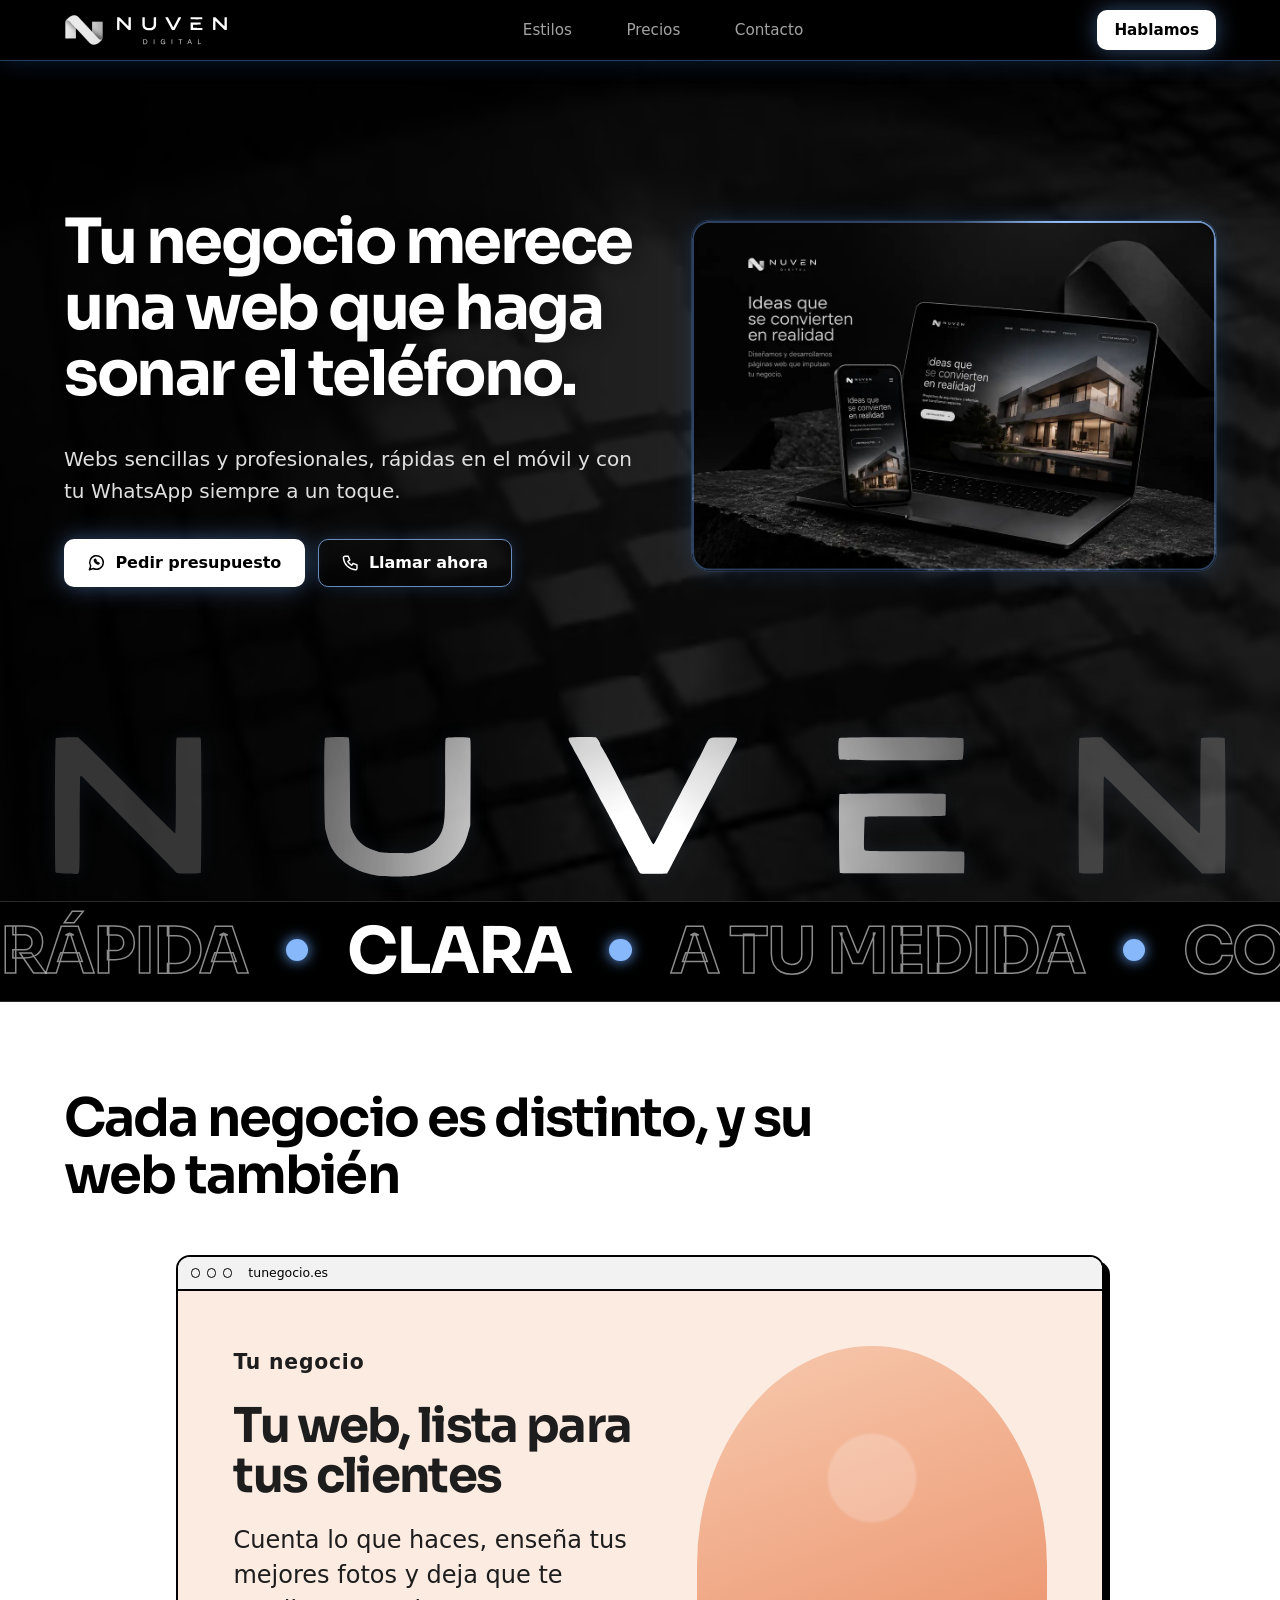
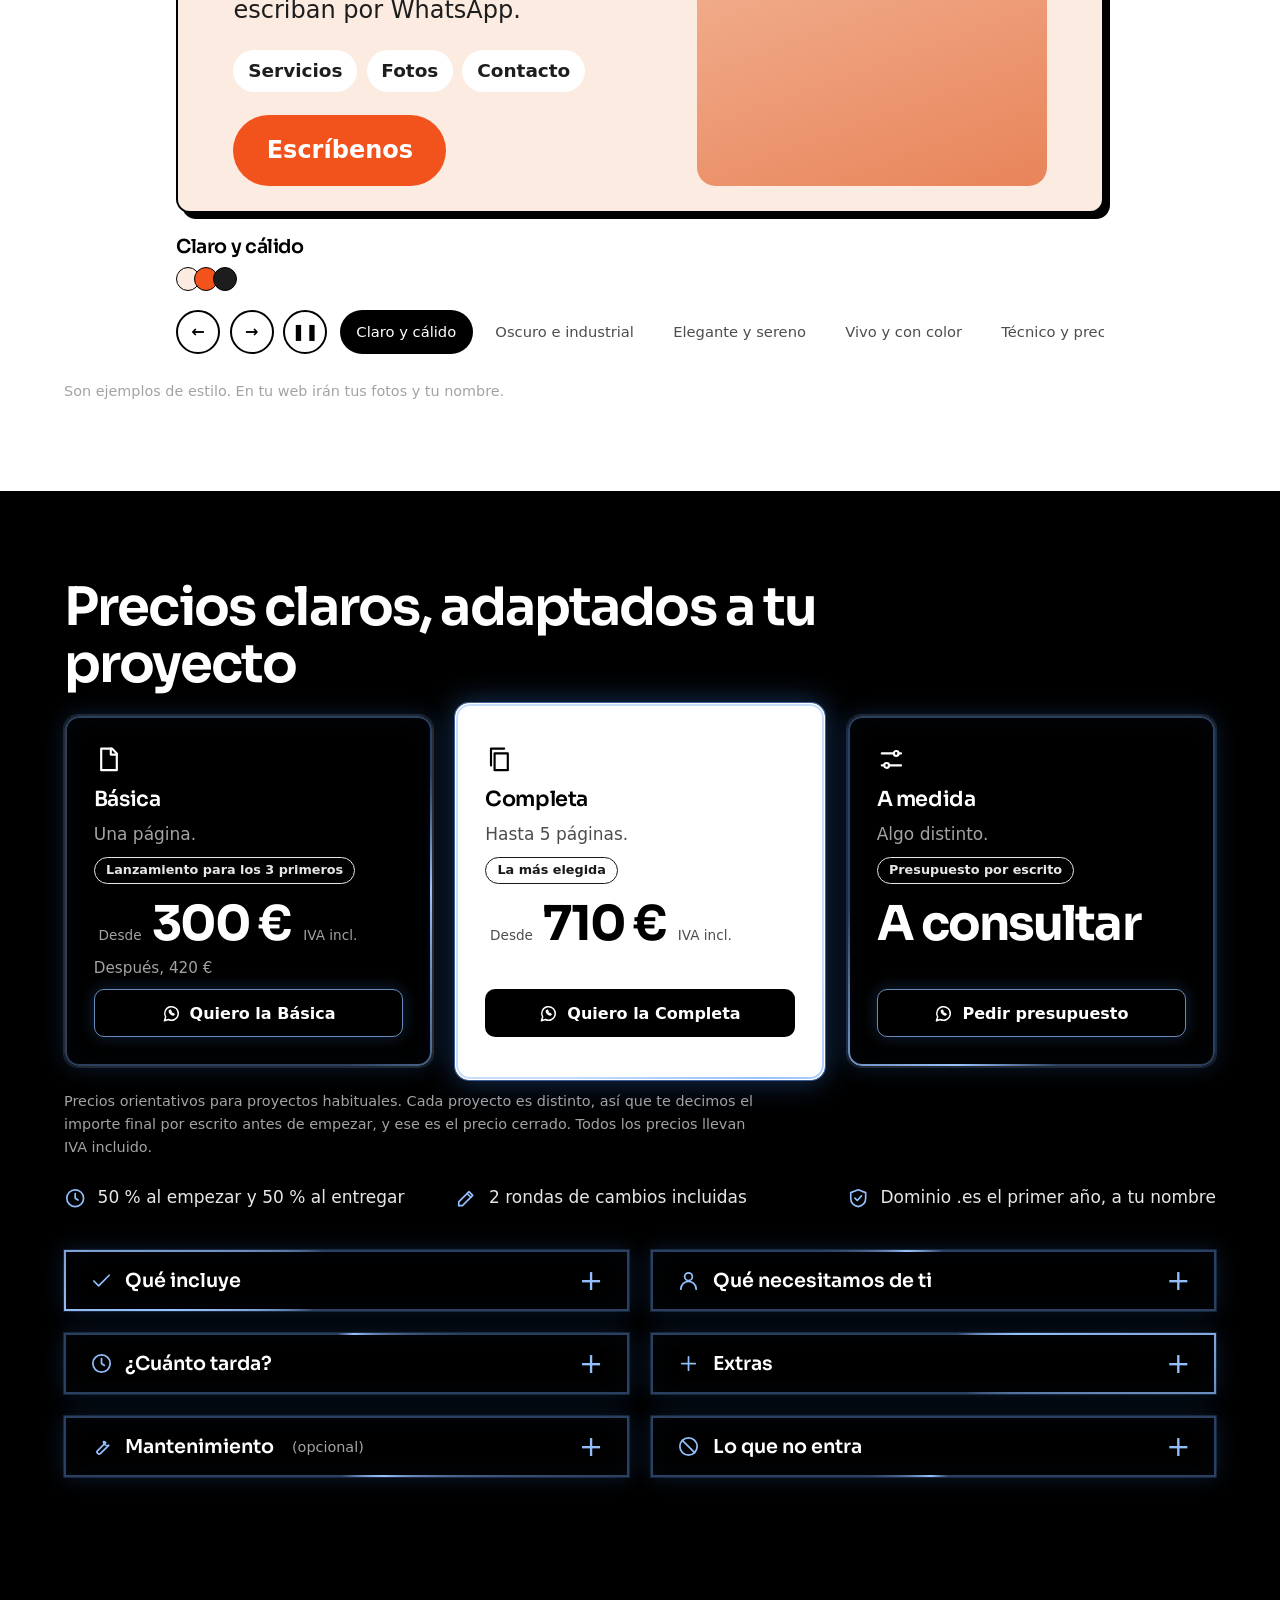
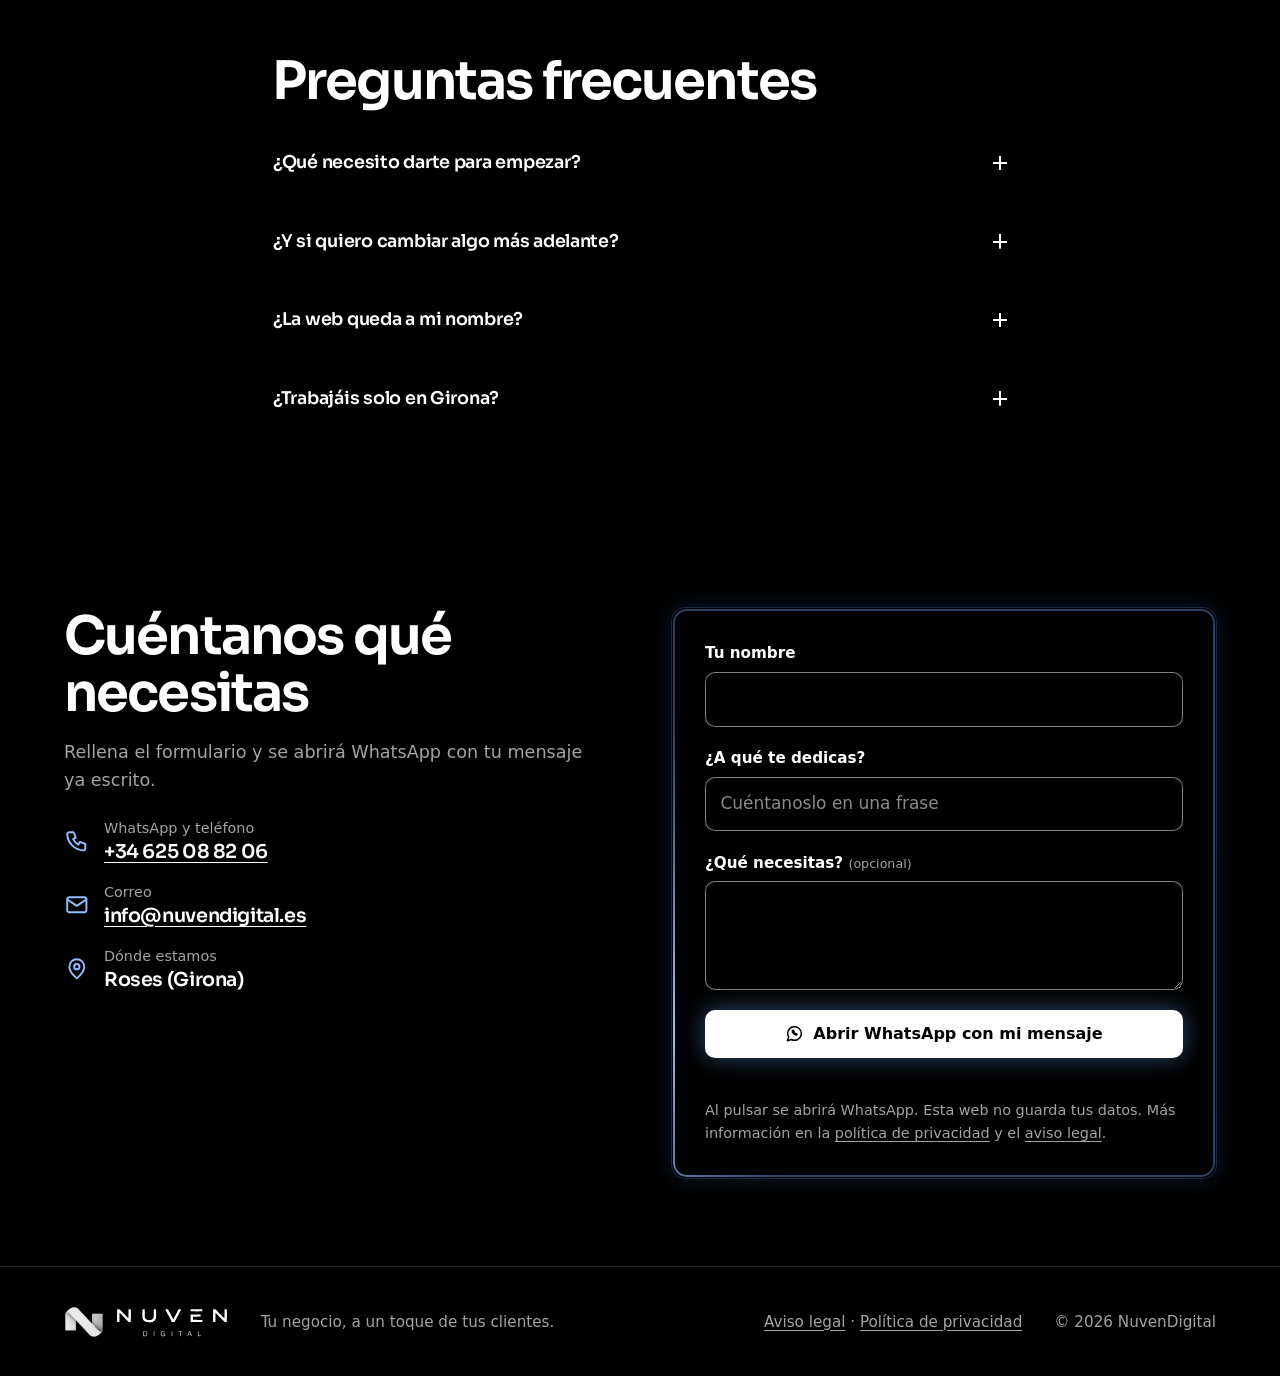
==== commit 15f10b84: "Add files via upload" ====
--- a/index.html
+++ b/index.html
@@ -6,7 +6,7 @@
 <title>NuvenDigital | Webs sencillas y profesionales para tu negocio</title>
 <meta name="description" content="Hacemos webs sencillas y profesionales para todo tipo de negocios. Rápidas en el móvil y con tu WhatsApp siempre a mano.">
 <meta name="theme-color" content="#000000">
-<link rel="canonical" href="https://nuvendigital.com/">
+<link rel="canonical" href="https://nuvendigital.es/">
 <link rel="icon" href="favicon-32.png" type="image/png" sizes="32x32">
 <link rel="icon" href="favicon.ico" sizes="32x32">
 <link rel="apple-touch-icon" href="apple-icon.png">
@@ -15,13 +15,13 @@
 <meta property="og:site_name" content="NuvenDigital">
 <meta property="og:title" content="NuvenDigital | Webs sencillas y profesionales para tu negocio">
 <meta property="og:description" content="Webs rápidas y profesionales para que tus clientes te encuentren y te escriban por WhatsApp.">
-<meta property="og:url" content="https://nuvendigital.com/">
-<meta property="og:image" content="https://nuvendigital.com/og-image.png">
+<meta property="og:url" content="https://nuvendigital.es/">
+<meta property="og:image" content="https://nuvendigital.es/og-image.png">
 <meta property="og:image:width" content="1200">
 <meta property="og:image:height" content="630">
 <meta property="og:image:alt" content="NuvenDigital, webs sencillas y profesionales para negocios locales">
 <meta name="twitter:card" content="summary_large_image">
-<meta name="twitter:image" content="https://nuvendigital.com/og-image.png">
+<meta name="twitter:image" content="https://nuvendigital.es/og-image.png">
 <style>
 /* NuvenDigital · estilos
    Negro y blanco. La luz es lo único que se mueve solo: ilumina el campo de cubos del inicio. */
@@ -654,7 +654,7 @@
 try{if(!sessionStorage.getItem("nd-intro"))d.classList.add("intro-active")}catch(e){}}})();
 </script>
 <script type="application/ld+json">
-{"@context":"https://schema.org","@type":"ProfessionalService","name":"NuvenDigital","description":"Webs sencillas y profesionales para todo tipo de negocios.","url":"https://nuvendigital.com/","telephone":"+34625088206","email":"hola@nuvendigital.com","areaServed":"España","address":{"@type":"PostalAddress","addressLocality":"Roses","addressRegion":"Girona","addressCountry":"ES"}}
+{"@context":"https://schema.org","@type":"ProfessionalService","name":"NuvenDigital","description":"Webs sencillas y profesionales para todo tipo de negocios.","url":"https://nuvendigital.es/","telephone":"+34625088206","email":"info@nuvendigital.es","areaServed":"España","address":{"@type":"PostalAddress","addressLocality":"Roses","addressRegion":"Girona","addressCountry":"ES"}}
 </script>
 </head>
 <body>
@@ -946,7 +946,7 @@
         <p class="lead">Rellena el formulario y se abrirá WhatsApp con tu mensaje ya escrito.</p>
         <dl class="info">
           <div><svg class="ic" aria-hidden="true" focusable="false"><use href="#i-phone"/></svg><dt>WhatsApp y teléfono</dt><dd><a href="tel:+34625088206">+34 625 08 82 06</a></dd></div>
-          <div><svg class="ic" aria-hidden="true" focusable="false"><use href="#i-mail"/></svg><dt>Correo</dt><dd><a href="mailto:hola@nuvendigital.com">hola@nuvendigital.com</a></dd></div>
+          <div><svg class="ic" aria-hidden="true" focusable="false"><use href="#i-mail"/></svg><dt>Correo</dt><dd><a href="mailto:info@nuvendigital.es">info@nuvendigital.es</a></dd></div>
           <div><svg class="ic" aria-hidden="true" focusable="false"><use href="#i-pin"/></svg><dt>Dónde estamos</dt><dd>Roses (Girona)</dd></div>
         </dl>
       </div>
